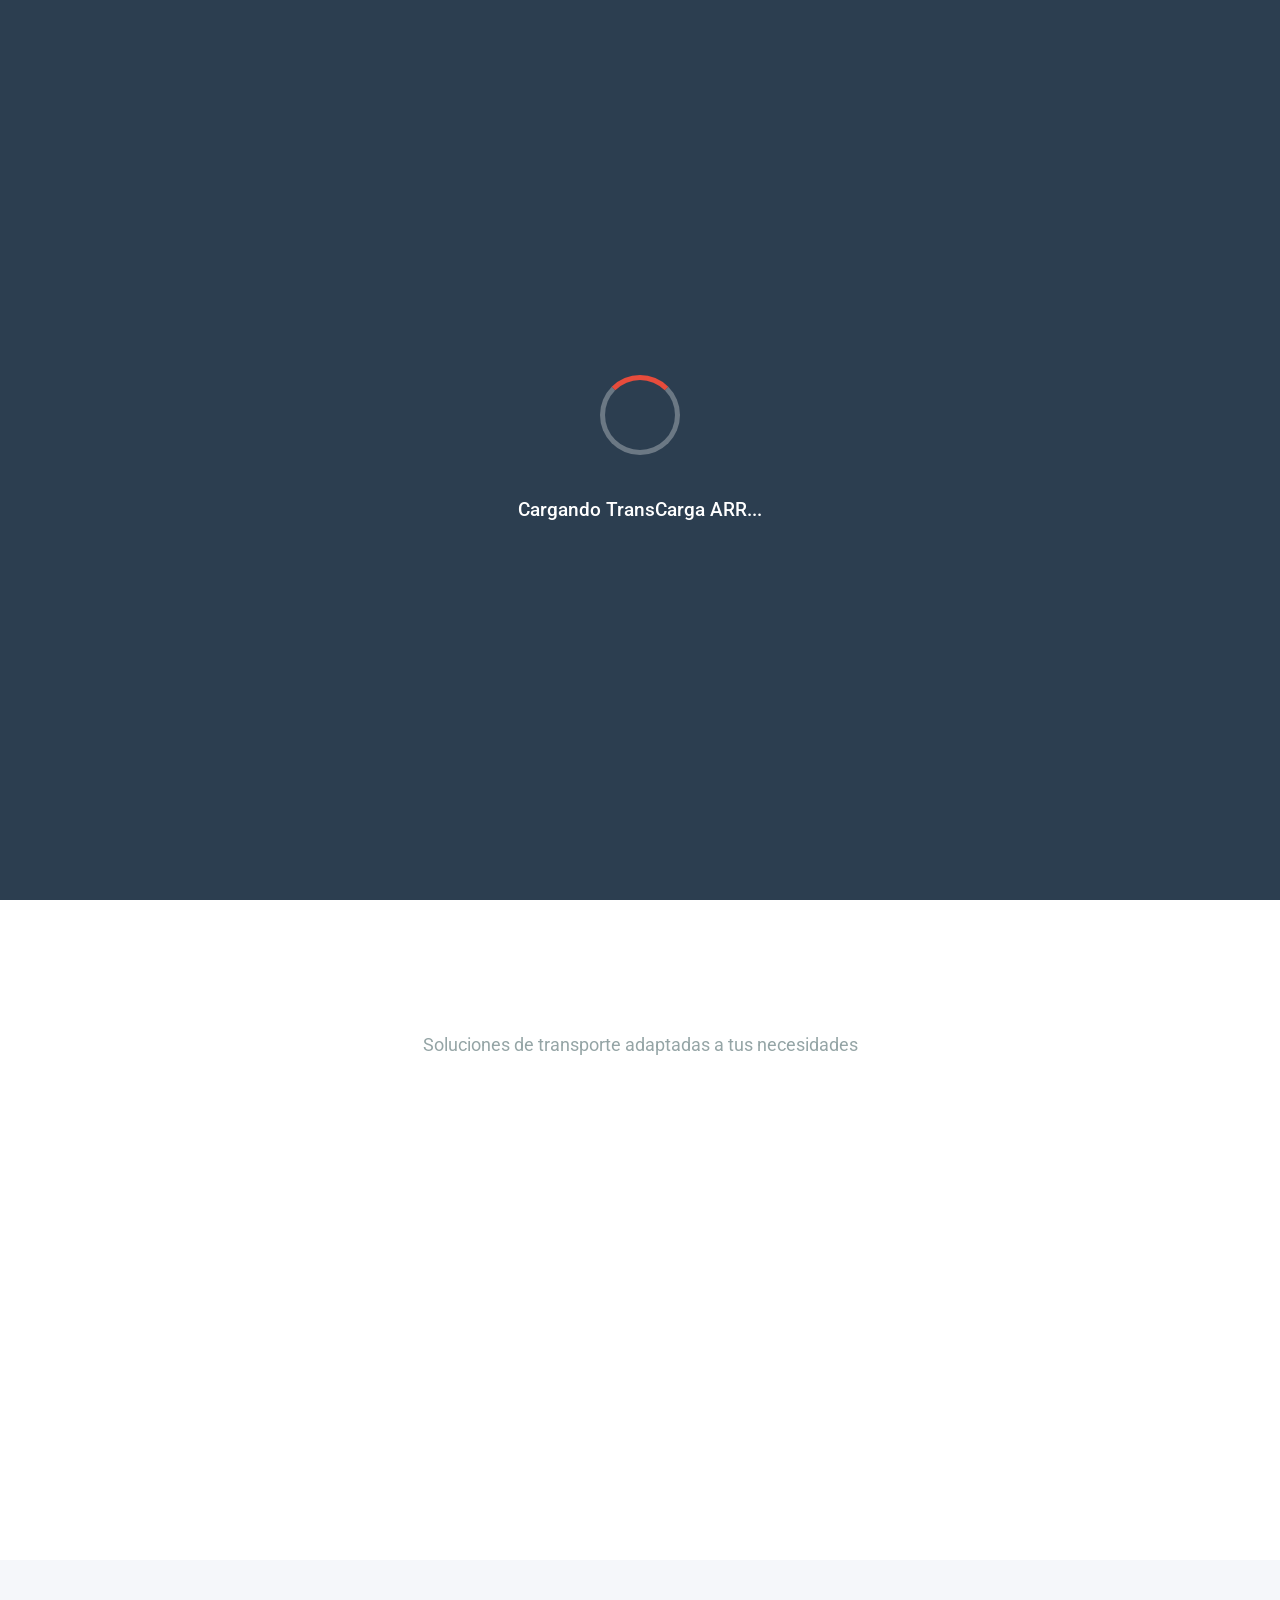
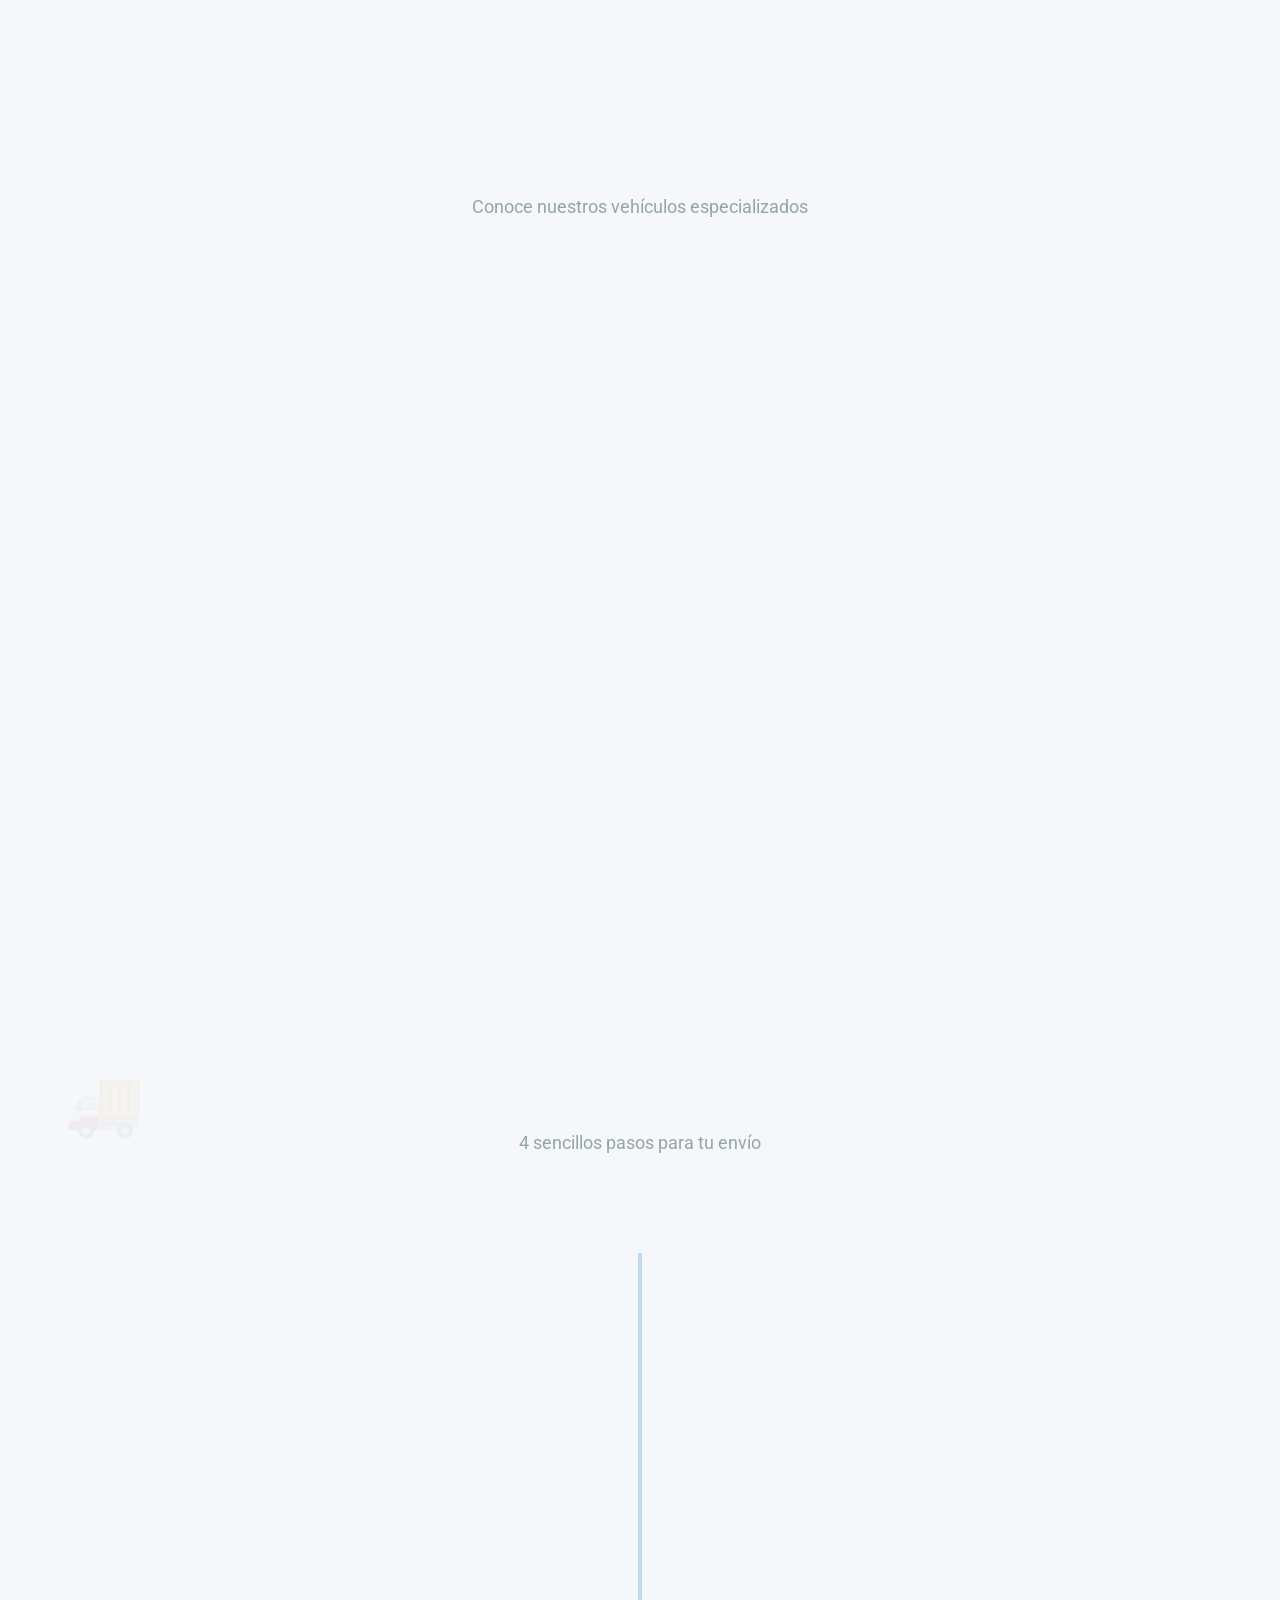
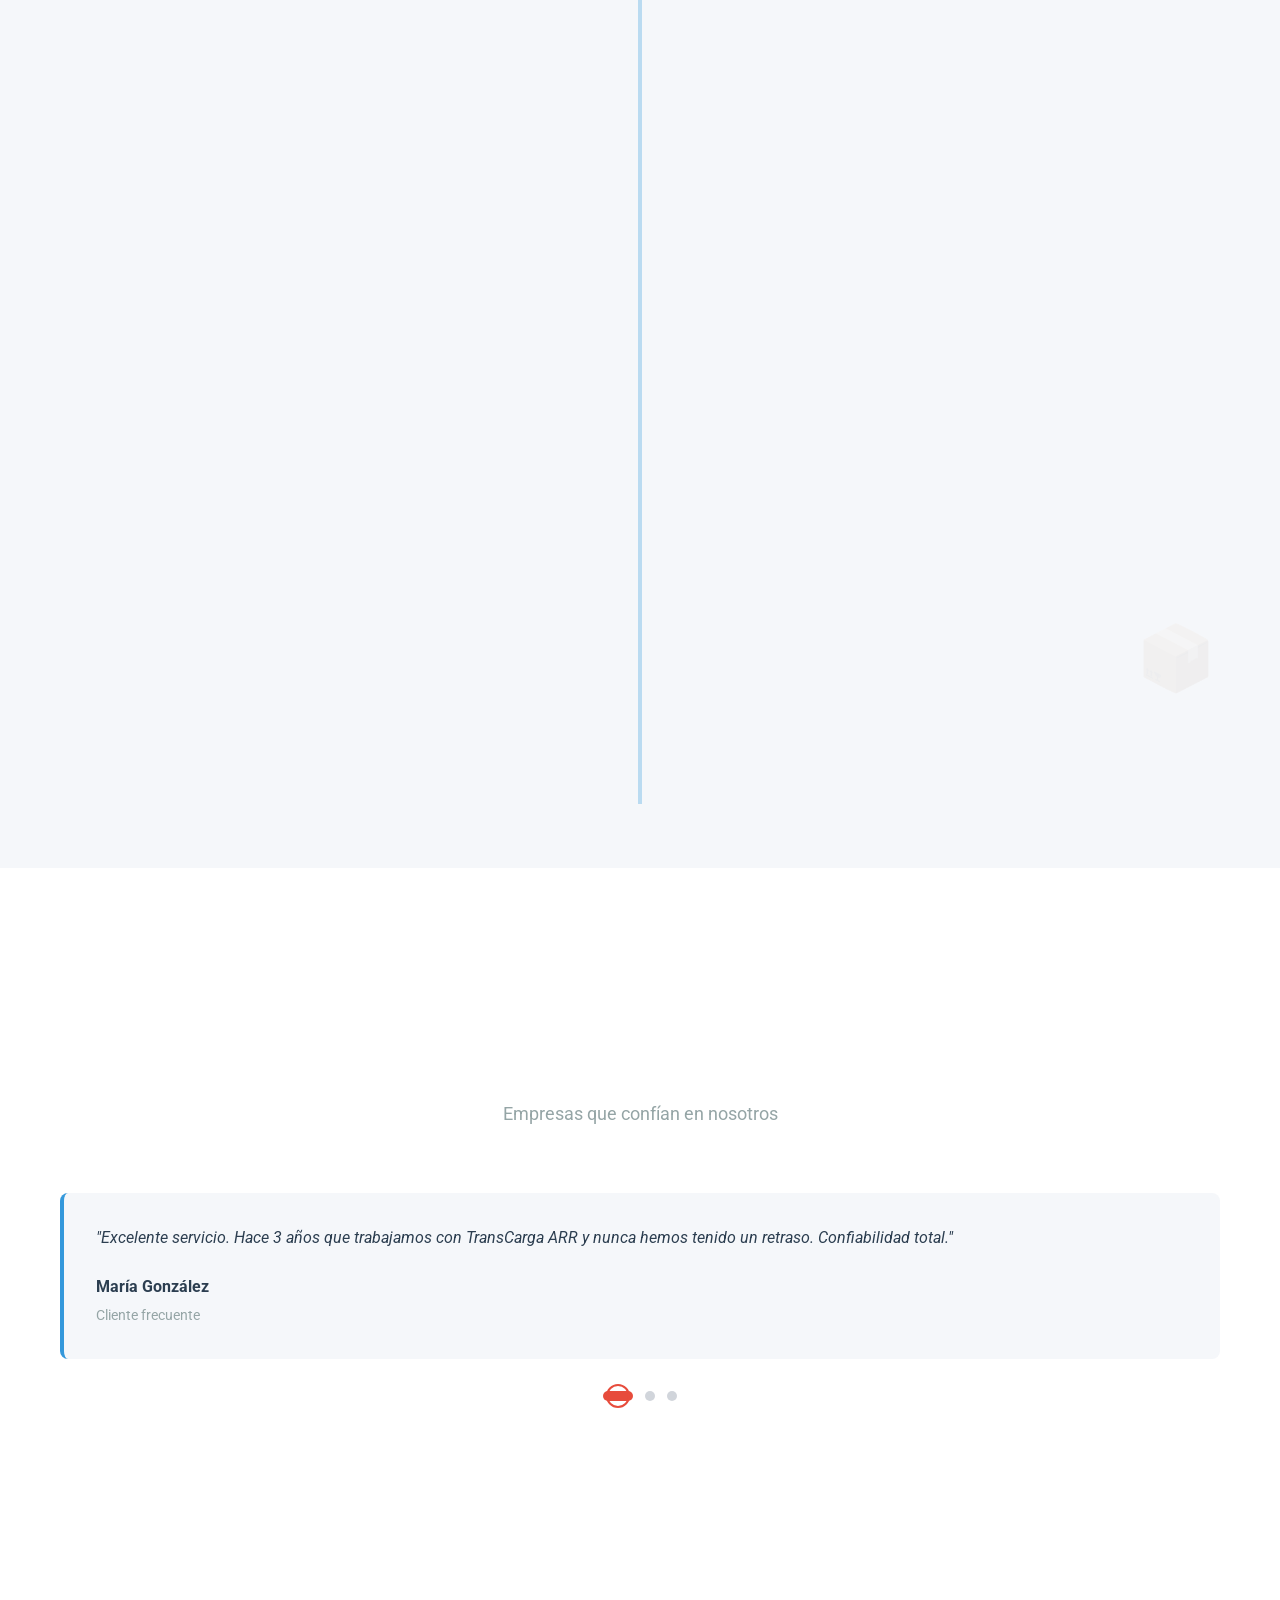
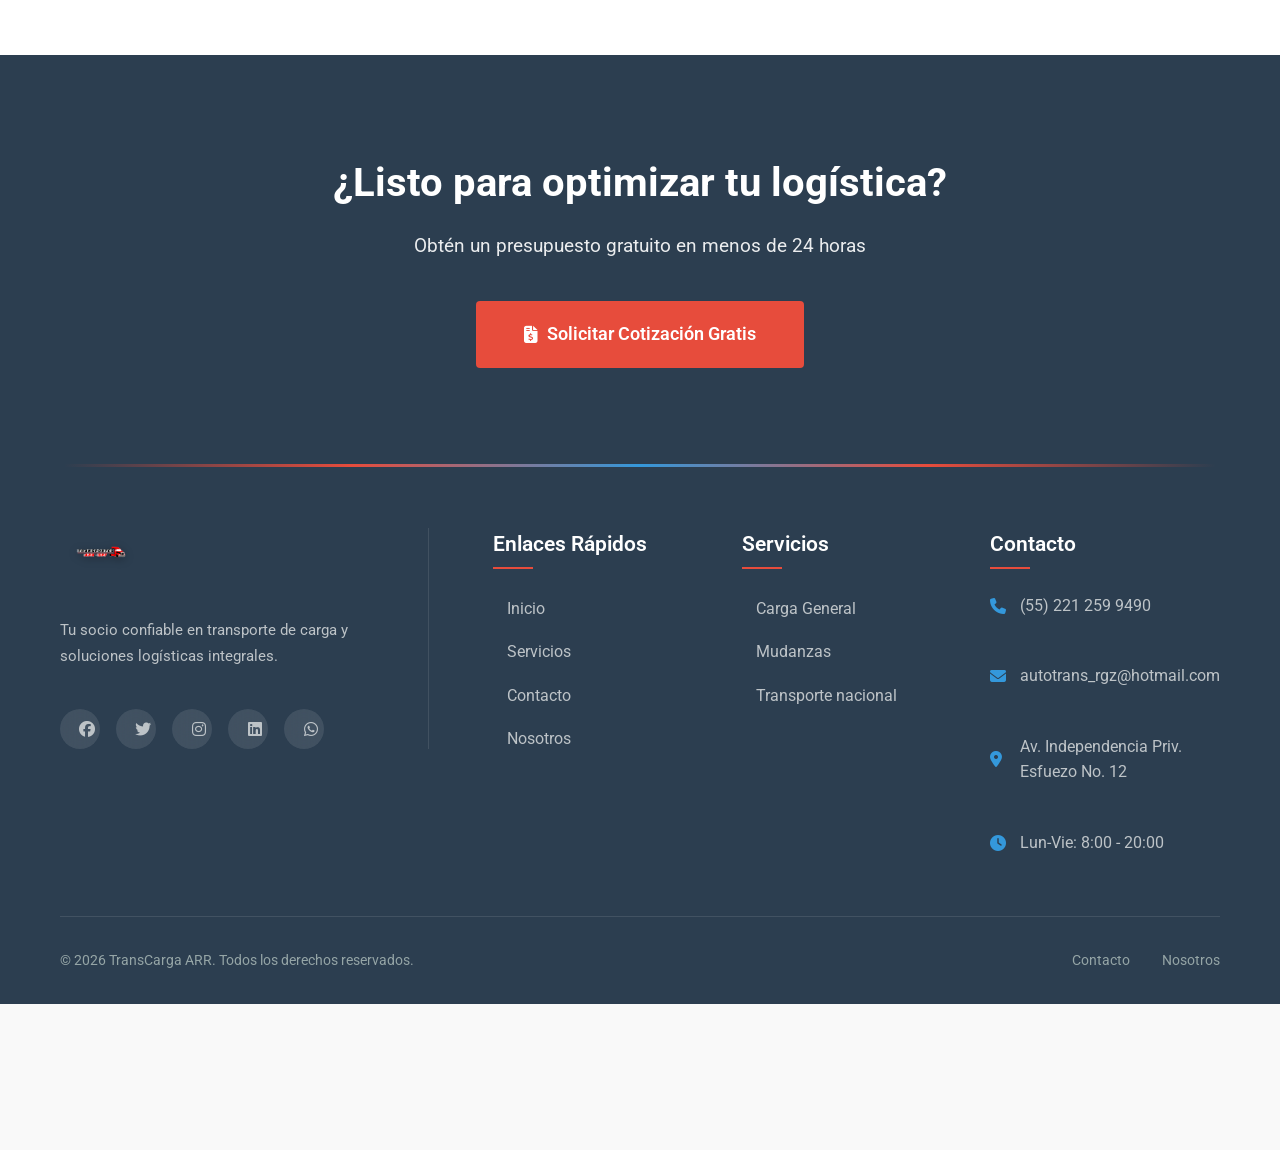
==== public/index.html @ 8d0d1561 "Organización para deploy en Vercel: estructura /public, configuración y documentación" ====
<!DOCTYPE html>
<html lang="es">
<head>
  <meta http-equiv="refresh" content="0; url=/Index.html" />
  <title>Redireccionando...</title>
</head>
<body>
  Si no eres redirigido automáticamente, <a href="/Index.html">haz clic aquí</a>.
</body>
</html>
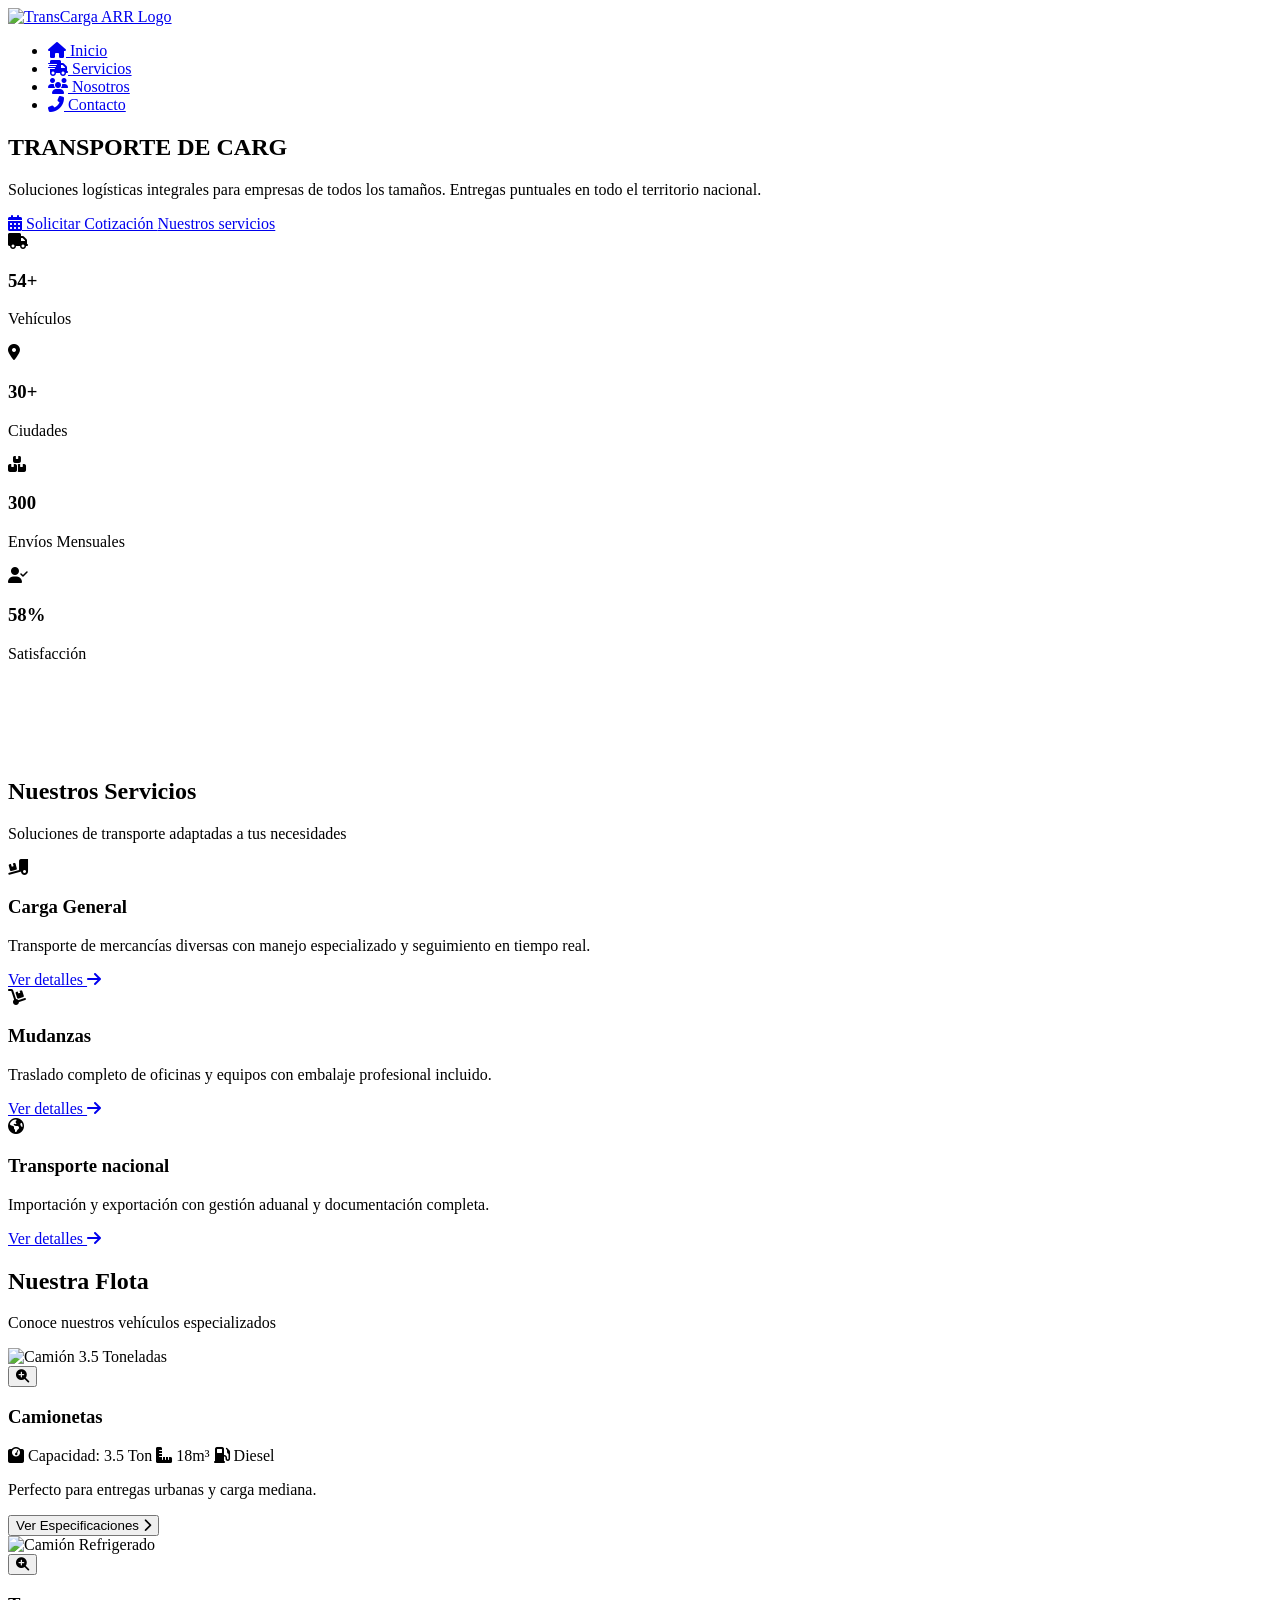
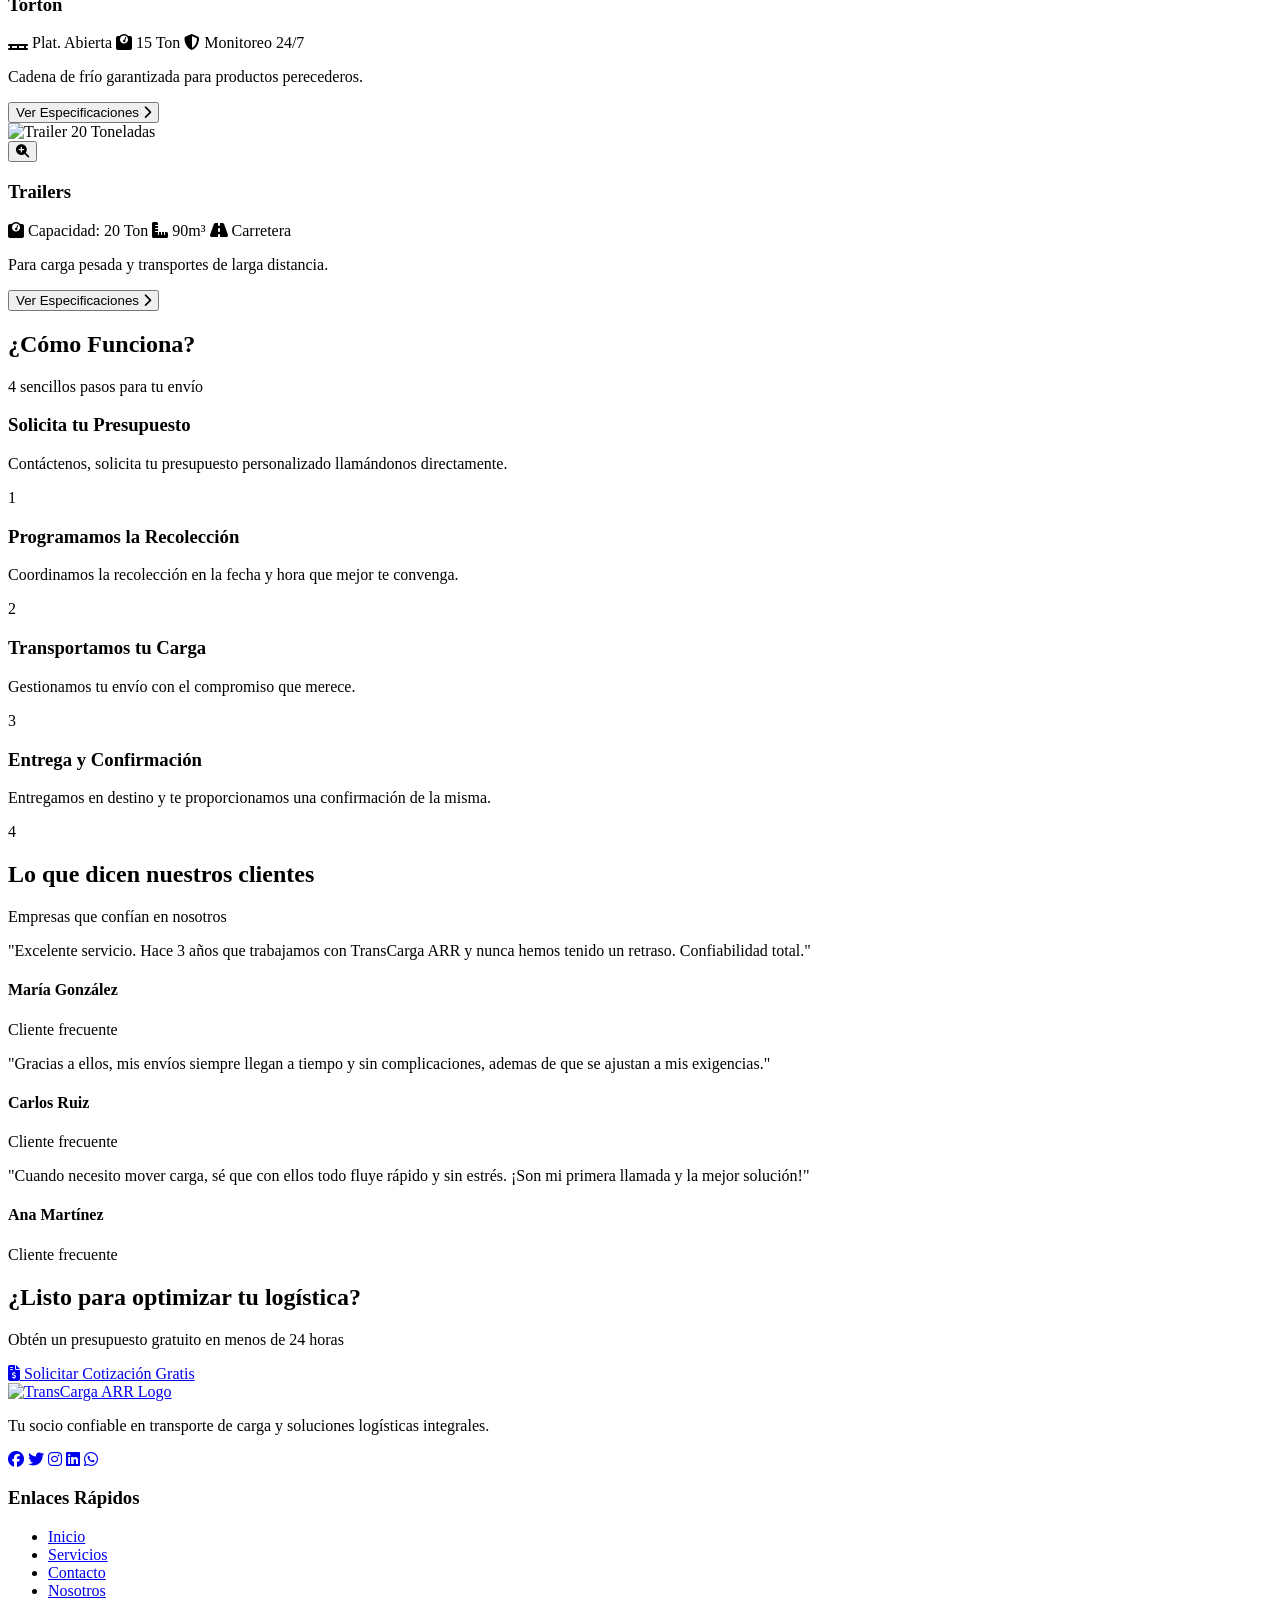
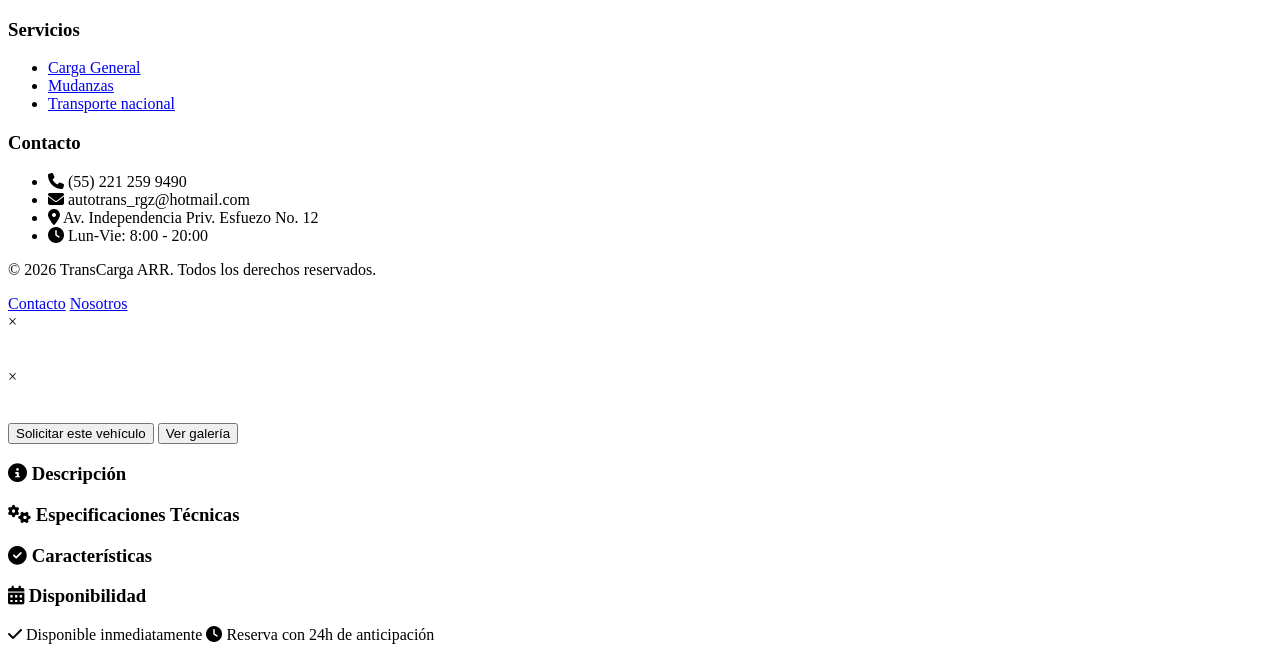
==== commit 47186f27: "Reorganización profesional del proyecto: estructura src/, assets, pages, styles, scripts" ====
--- a/public/index.html
+++ b/public/index.html
@@ -1,10 +1,664 @@
 <!DOCTYPE html>
 <html lang="es">
 <head>
-  <meta http-equiv="refresh" content="0; url=/Index.html" />
-  <title>Redireccionando...</title>
+    <meta charset="UTF-8">
+    <meta name="viewport" content="width=device-width, initial-scale=1.0">
+    <title>TransCarga ARR - Transporte de Carga Profesional</title>
+    <meta name="description" content="Servicios de transporte de carga nacional e internacional. Logística integral, seguro incluido.">
+    <meta name="keywords" content="transporte, carga, logística, fletes, camiones, distribución">
+    <link rel="stylesheet" href="../styles/style.css">
+    <link rel="stylesheet" href="https://cdnjs.cloudflare.com/ajax/libs/font-awesome/6.4.0/css/all.min.css">
+    <link href="https://fonts.googleapis.com/css2?family=Poppins:wght@300;400;500;600;700&family=Roboto:wght@400;500;700&display=swap" rel="stylesheet">
+    <link rel="icon" type="image/x-icon" href="../assets/images/logo.png">
 </head>
 <body>
-  Si no eres redirigido automáticamente, <a href="/Index.html">haz clic aquí</a>.
+    <!-- Header y Navegación -->
+    <header class="header">
+        <div class="container">
+            <nav class="navbar">
+                <a href="index.html" class="logo">
+                    <img src="../assets/images/logo6.png" alt="TransCarga ARR Logo" class="logo-img">
+                    
+                </a>
+                <ul class="nav-menu">
+                    <li><a href="index.html" class="nav-link active"><i class="fas fa-home"></i> Inicio</a></li>
+                    <li><a href="servicios.html" class="nav-link"><i class="fas fa-shipping-fast"></i> Servicios</a></li>
+                    <li><a href="nosotros.html" class="nav-link"><i class="fas fa-users"></i> Nosotros</a></li>
+                    <li><a href="contacto.html" class="nav-link"><i class="fas fa-phone-alt"></i> Contacto</a></li>
+                </ul>
+                <div class="hamburger">
+                    <span class="bar"></span>
+                    <span class="bar"></span>
+                    <span class="bar"></span>
+                </div>
+            </nav>
+        </div>
+    </header>
+
+    <!-- Hero Section con Imagen de Fondo -->
+    <section class="hero debug-hero">
+        <div class="container">
+            <div class="hero-content">
+                <h1 class="hero-title">TRANSPORTE DE CARGA <span class="highlight">CONFIABLE</span> Y ECONOMICO</h1>
+                <p class="hero-subtitle">Soluciones logísticas integrales para empresas de todos los tamaños. Entregas puntuales en todo el territorio nacional.</p>
+                <div class="hero-buttons">
+                    <a href="contacto.html" class="btn btn-primary">
+                        <i class="fas fa-calendar-alt"></i> Solicitar Cotización
+                    </a>
+                    <a href="servicios.html" class="btn btn-secondary">
+                        <i class="#"></i> Nuestros servicios
+                    </a>
+                </div>
+            </div>
+            <div class="hero-stats">
+                <div class="stat-card">
+                    <i class="fas fa-truck"></i>
+                    <h3>90+</h3>
+                    <p>Vehículos</p>
+                </div>
+                <div class="stat-card">
+                    <i class="fas fa-map-marker-alt"></i>
+                    <h3>50+</h3>
+                    <p>Ciudades</p>
+                </div>
+                <div class="stat-card">
+                    <i class="fas fa-boxes"></i>
+                    <h3>500</h3>
+                    <p>Envíos Mensuales</p>
+                </div>
+                <div class="stat-card">
+                    <i class="fas fa-user-check"></i>
+                    <h3>98%</h3>
+                    <p>Satisfacción</p>
+                </div>
+            </div>
+        </div>
+    </section>
+
+    <!-- Servicios Destacados -->
+    <section class="services">
+        <div class="container">
+            <div class="section-header">
+                <h2 class="section-title">Nuestros <span class="highlight">Servicios</span></h2>
+                <p class="section-subtitle">Soluciones de transporte adaptadas a tus necesidades</p>
+            </div>
+            <div class="services-grid">
+                <div class="service-card">
+                    <div class="service-icon">
+                        <i class="fas fa-truck-loading"></i>
+                    </div>
+                    <h3>Carga General</h3>
+                    <p>Transporte de mercancías diversas con manejo especializado y seguimiento en tiempo real.</p>
+                    <a href="servicios.html#carga-general" class="service-link">Ver detalles <i class="fas fa-arrow-right"></i></a>
+                </div>
+                <div class="service-card">
+                    <div class="service-icon">
+                        <i class="fas fa-dolly"></i>
+                    </div>
+                    <h3>Mudanzas</h3>
+                    <p>Traslado completo de oficinas y equipos con embalaje profesional incluido.</p>
+                    <a href="servicios.html#mudanzas" class="service-link">Ver detalles <i class="fas fa-arrow-right"></i></a>
+                </div>
+                <div class="service-card">
+                    <div class="service-icon">
+                        <i class="fas fa-globe-americas"></i>
+                    </div>
+                    <h3>Transporte nacional</h3>
+                    <p>Importación y exportación con gestión aduanal y documentación completa.</p>
+                    <a href="servicios.html#internacional" class="service-link">Ver detalles <i class="fas fa-arrow-right"></i></a>
+                </div>
+            </div>
+        </div>
+    </section>
+
+    <!-- GALERÍA DE CAMIONES INTERACTIVA (NUEVA SECCIÓN) -->
+    <section class="fleet-gallery">
+        <div class="container">
+            <div class="section-header">
+                <h2 class="section-title">Nuestra <span class="highlight">Flota</span></h2>
+                <p class="section-subtitle">Conoce nuestros vehículos especializados</p>
+            </div>
+            
+            <div class="fleet-grid">
+                <!-- Camión 1 -->
+                <div class="fleet-card" data-camion="camion1">
+                    <div class="fleet-image">
+                        <img src="../assets/images/rabon/rabon1.png" alt="Camión 3.5 Toneladas" loading="lazy">
+                        <div class="fleet-overlay">
+                            <button class="zoom-btn" data-image="imageWEB/rabon/rabon1.png">
+                                <i class="fas fa-search-plus"></i>
+                            </button>
+                        </div>
+                    </div>
+                    <div class="fleet-info">
+                        <h3>Camionetas</h3>
+                        <div class="fleet-specs">
+                            <span><i class="fas fa-weight"></i> Capacidad: 3.5 Ton</span>
+                            <span><i class="fas fa-ruler-combined"></i> 18m³</span>
+                            <span><i class="fas fa-gas-pump"></i> Diesel</span>
+                        </div>
+                        <p>Perfecto para entregas urbanas y carga mediana.</p>
+                        <button class="btn-details" data-target="camion1">
+                            Ver Especificaciones <i class="fas fa-chevron-right"></i>
+                        </button>
+                    </div>
+                </div>
+
+                <!-- Camión 2 -->
+                <div class="fleet-card" data-camion="camion2">
+                    <div class="fleet-image">
+                        <img src="../assets/images/torton/torton1.png" alt="Camión Refrigerado" loading="lazy">
+                        <div class="fleet-overlay">
+                            <button class="zoom-btn" data-image="imageWEB/torton/torton1.png">
+                                <i class="fas fa-search-plus"></i>
+                            </button>
+                        </div>
+                    </div>
+                    <div class="fleet-info">
+                        <h3>Torton</h3>
+                        <div class="fleet-specs">
+                            <span><i class="fas fa-pallet"></i> Plat. Abierta</span>
+                            <span><i class="fas fa-weight"></i> 15 Ton</span>
+                            <span><i class="fas fa-shield-alt"></i> Monitoreo 24/7</span>
+                        </div>
+                        <p>Cadena de frío garantizada para productos perecederos.</p>
+                        <button class="btn-details" data-target="camion2">
+                            Ver Especificaciones <i class="fas fa-chevron-right"></i>
+                        </button>
+                    </div>
+                </div>
+
+                <!-- Camión 3 -->
+                <div class="fleet-card" data-camion="camion3">
+                    <div class="fleet-image">
+                        <img src="../assets/images/trailer/trailer1.png" alt="Trailer 20 Toneladas" loading="lazy">
+                        <div class="fleet-overlay">
+                            <button class="zoom-btn" data-image="imageWEB/trailer/trailer1.png">
+                                <i class="fas fa-search-plus"></i>
+                            </button>
+                        </div>
+                    </div>
+                    <div class="fleet-info">
+                        <h3>Trailers</h3>
+                        <div class="fleet-specs">
+                            <span><i class="fas fa-weight"></i> Capacidad: 20 Ton</span>
+                            <span><i class="fas fa-ruler-combined"></i> 90m³</span>
+                            <span><i class="fas fa-road"></i> Carretera</span>
+                        </div>
+                        <p>Para carga pesada y transportes de larga distancia.</p>
+                        <button class="btn-details" data-target="camion3">
+                            Ver Especificaciones <i class="fas fa-chevron-right"></i>
+                        </button>
+                    </div>
+                </div>
+            </div>
+        </div>
+    </section>
+
+    <!-- Cómo Funciona -->
+    <section class="how-it-works">
+        <div class="container">
+            <div class="section-header">
+                <h2 class="section-title">¿Cómo <span class="highlight">Funciona?</span></h2>
+                <p class="section-subtitle">4 sencillos pasos para tu envío</p>
+            </div>
+            <div class="timeline">
+                <div class="timeline-item">
+                    <div class="timeline-dot"></div>
+                    <div class="timeline-content">
+                        <h3>Solicita tu Presupuesto</h3>
+                        <p>Contáctenos, solicita tu presupuesto personalizado llamándonos directamente.</p>
+                        <span class="timeline-number">1</span>
+                    </div>
+                </div>
+                <div class="timeline-item">
+                    <div class="timeline-dot"></div>
+                    <div class="timeline-content">
+                        <h3>Programamos la Recolección</h3>
+                        <p>Coordinamos la recolección en la fecha y hora que mejor te convenga.</p>
+                        <span class="timeline-number">2</span>
+                    </div>
+                </div>
+                <div class="timeline-item">
+                    <div class="timeline-dot"></div>
+                    <div class="timeline-content">
+                        <h3>Transportamos tu Carga</h3>
+                        <p>Gestionamos tu envío con el compromiso que merece.</p>
+                        <span class="timeline-number">3</span>
+                    </div>
+                </div>
+                <div class="timeline-item">
+                    <div class="timeline-dot"></div>
+                    <div class="timeline-content">
+                        <h3>Entrega y Confirmación</h3>
+                        <p>Entregamos en destino y te proporcionamos una confirmación de la misma.</p>
+                        <span class="timeline-number">4</span>
+                    </div>
+                </div>
+            </div>
+        </div>
+    </section>
+
+    <!-- Testimonios -->
+    <section class="testimonials">
+        <div class="container">
+            <div class="section-header">
+                <h2 class="section-title">Lo que dicen <span class="highlight">nuestros clientes</span></h2>
+                <p class="section-subtitle">Empresas que confían en nosotros</p>
+            </div>
+            <div class="testimonials-grid">
+                <div class="testimonial-card">
+                    <div class="testimonial-content">
+                        <p>"Excelente servicio. Hace 3 años que trabajamos con TransCarga ARR y nunca hemos tenido un retraso. Confiabilidad total."</p>
+                    </div>
+                    <div class="testimonial-author">
+                        <h4>María González</h4>
+                        <p>Cliente frecuente</p>
+                    </div>
+                </div>
+                <div class="testimonial-card">
+                    <div class="testimonial-content">
+                        <p>"Gracias a ellos, mis envíos siempre llegan a tiempo y sin complicaciones, ademas de que se ajustan a mis exigencias."</p>
+                    </div>
+                    <div class="testimonial-author">
+                        <h4>Carlos Ruiz</h4>
+                        <p>Cliente frecuente</p>
+                    </div>
+                </div>
+                <div class="testimonial-card">
+                    <div class="testimonial-content">
+                        <p>"Cuando necesito mover carga, sé que con ellos todo fluye rápido y sin estrés. ¡Son mi primera llamada y la mejor solución!"</p>
+                    </div>
+                    <div class="testimonial-author">
+                        <h4>Ana Martínez</h4>
+                        <p>Cliente frecuente</p>
+                    </div>
+                </div>
+            </div>
+        </div>
+    </section>
+
+    <!-- CTA Section -->
+    <section class="cta">
+        <div class="container">
+            <div class="cta-content">
+                <h2>¿Listo para optimizar tu logística?</h2>
+                <p>Obtén un presupuesto gratuito en menos de 24 horas</p>
+                <a href="contacto.html" class="btn btn-primary btn-large">
+                    <i class="fas fa-file-invoice-dollar"></i> Solicitar Cotización Gratis
+                </a>
+            </div>
+        </div>
+    </section>
+
+    <!-- Footer -->
+    <footer class="footer">
+        <div class="container">
+            <div class="footer-grid">
+                <div class="footer-col">
+                    <a href="index.html" class="logo">
+                        <img src="../assets/images/logoarr.png" alt="TransCarga ARR Logo" class="logo-img">
+                    </a>
+                    <p class="footer-description">
+                        Tu socio confiable en transporte de carga y soluciones logísticas integrales.
+                    </p>
+                    <div class="social-links">
+                        <a href="https://facebook.com/TransCargaARR" target="_blank" rel="noopener noreferrer"><i class="fab fa-facebook"></i></a>
+                        <a href="https://twitter.com/TransCargaARR" target="_blank" rel="noopener noreferrer"><i class="fab fa-twitter"></i></a>
+                        <a href="https://instagram.com/transcarga_arr" target="_blank" rel="noopener noreferrer"><i class="fab fa-instagram"></i></a>
+                        <a href="https://linkedin.com/company/transcarga-arr" target="_blank" rel="noopener noreferrer"><i class="fab fa-linkedin"></i></a>
+                        <a href="https://wa.me/522212599490?text=Hola,%20me%20interesa%20información%20sobre%20sus%20servicios" ><i class="fab fa-whatsapp"></i></a>
+                    </div>
+                </div>
+                <div class="footer-col">
+                    <h3>Enlaces Rápidos</h3>
+                    <ul>
+                        <li><a href="index.html">Inicio</a></li>
+                        <li><a href="servicios.html">Servicios</a></li>
+                        <li><a href="contacto.html">Contacto</a></li>
+                        <li><a href="nosotros.html">Nosotros</a></li>
+                    </ul>
+                </div>
+                <div class="footer-col">
+                    <h3>Servicios</h3>
+                    <ul>
+                        <li><a href="servicios.html#carga-general">Carga General</a></li>
+                        <li><a href="servicios.html#mudanzas">Mudanzas</a></li>
+                        <li><a href="servicios.html#internacional">Transporte nacional</a></li>
+                    </ul>
+                </div>
+                <div class="footer-col">
+                    <h3>Contacto</h3>
+                    <ul class="contact-info">
+                        <li><i class="fas fa-phone"></i> (55) 221 259 9490</li>
+                        <li><i class="fas fa-envelope"></i> autotrans_rgz@hotmail.com</li>
+                        <li><i class="fas fa-map-marker-alt"></i> Av. Independencia Priv. Esfuezo No. 12</li>
+                        <li><i class="fas fa-clock"></i> Lun-Vie: 8:00 - 20:00</li>
+                    </ul>
+                </div>
+            </div>
+            <div class="footer-bottom">
+                <p>&copy; 2026 TransCarga ARR. Todos los derechos reservados.</p>
+                <div class="footer-links">
+                    <a href="contacto.html">Contacto</a>
+                    <a href="nosotros.html">Nosotros</a>
+                </div>
+            </div>
+        </div>
+    </footer>
+
+    <!-- MODALES PARA IMÁGENES INTERACTIVAS -->
+    <div id="imageModal" class="modal">
+        <div class="modal-content">
+            <span class="close-modal">&times;</span>
+            <div class="modal-body">
+                <img id="modalImage" src="" alt="">
+                <div class="image-info">
+                    <h3 id="imageTitle"></h3>
+                    <p id="imageDescription"></p>
+                    <div class="image-specs" id="imageSpecs"></div>
+                </div>
+            </div>
+        </div>
+    </div>
+
+    <div id="detailsModal" class="modal">
+        <div class="modal-content details-modal">
+            <span class="close-modal">&times;</span>
+            <div class="modal-header">
+                <h2 id="detailsTitle"></h2>
+            </div>
+            <div class="modal-body">
+                <div class="details-grid">
+                    <div class="details-image">
+                        <img id="detailsImage" src="" alt="">
+                        <div class="details-buttons">
+                            <button class="btn btn-primary" id="btnQuote">Solicitar este vehículo</button>
+                            <button class="btn btn-secondary" id="btnGallery">Ver galería</button>
+                        </div>
+                    </div>
+                    <div class="details-content">
+                        <div class="details-section">
+                            <h3><i class="fas fa-info-circle"></i> Descripción</h3>
+                            <p id="detailsDescription"></p>
+                        </div>
+                        <div class="details-section">
+                            <h3><i class="fas fa-cogs"></i> Especificaciones Técnicas</h3>
+                            <div class="specs-grid" id="technicalSpecs"></div>
+                        </div>
+                        <div class="details-section">
+                            <h3><i class="fas fa-check-circle"></i> Características</h3>
+                            <ul id="featuresList"></ul>
+                        </div>
+                        <div class="details-section">
+                            <h3><i class="fas fa-calendar-alt"></i> Disponibilidad</h3>
+                            <div class="availability">
+                                <span class="available"><i class="fas fa-check"></i> Disponible inmediatamente</span>
+                                <span><i class="fas fa-clock"></i> Reserva con 24h de anticipación</span>
+                            </div>
+                        </div>
+                    </div>
+                </div>
+            </div>
+        </div>
+    </div>
+
+    <script src="scripts.js"></script>
+
+        <!-- Preloader -->
+    <div id="preloader">
+        <div class="loader"></div>
+        <div class="loader-text">Cargando TransCarga ARR...</div>
+    </div>
+
+    <!-- Script mejorado con animaciones profesionales -->
+    <script>
+        // Preloader
+        window.addEventListener('load', function() {
+            setTimeout(function() {
+                const preloader = document.getElementById('preloader');
+                preloader.style.opacity = '0';
+                setTimeout(() => preloader.style.display = 'none', 500);
+            }, 1000);
+        });
+
+        // Header con efecto al hacer scroll
+        window.addEventListener('scroll', function() {
+            const header = document.querySelector('.header');
+            if (window.scrollY > 100) {
+                header.classList.add('scrolled');
+            } else {
+                header.classList.remove('scrolled');
+            }
+        });
+        
+        // Animaciones al hacer scroll
+        function checkScroll() {
+            const elements = document.querySelectorAll('.animate-on-scroll');
+            
+            elements.forEach(element => {
+                const elementTop = element.getBoundingClientRect().top;
+                const windowHeight = window.innerHeight;
+                
+                if (elementTop < windowHeight - 100) {
+                    element.classList.add('visible');
+                }
+            });
+        }
+
+        // Timeline animado
+        function animateTimeline() {
+            const steps = document.querySelectorAll('.step');
+            steps.forEach((step, index) => {
+                setTimeout(() => {
+                    const stepTop = step.getBoundingClientRect().top;
+                    const windowHeight = window.innerHeight;
+                    
+                    if (stepTop < windowHeight - 100) {
+                        step.classList.add('visible');
+                    }
+                }, index * 200);
+            });
+        }
+
+        // Carrusel de testimonios
+        function initTestimonialSlider() {
+            const slides = document.querySelectorAll('.testimonial-slide');
+            const indicators = document.querySelectorAll('.slider-indicator');
+            let currentSlide = 0;
+            
+            if (slides.length === 0) return;
+            
+            function showSlide(index) {
+                // Ocultar todas las slides
+                slides.forEach(slide => {
+                    slide.classList.remove('active', 'prev');
+                });
+                
+                // Mostrar slide actual
+                slides[index].classList.add('active');
+                
+                // Configurar slide anterior
+                const prevIndex = index === 0 ? slides.length - 1 : index - 1;
+                slides[prevIndex].classList.add('prev');
+                
+                // Actualizar indicadores
+                indicators.forEach((indicator, i) => {
+                    indicator.classList.toggle('active', i === index);
+                });
+                
+                currentSlide = index;
+            }
+            
+            // Cambiar automáticamente cada 5 segundos
+            setInterval(() => {
+                let nextSlide = currentSlide + 1;
+                if (nextSlide >= slides.length) nextSlide = 0;
+                showSlide(nextSlide);
+            }, 5000);
+            
+            // Eventos para indicadores
+            indicators.forEach((indicator, index) => {
+                indicator.addEventListener('click', () => showSlide(index));
+            });
+            
+            // Mostrar primera slide
+            showSlide(0);
+        }
+
+        // Efecto de partículas
+        function createParticles() {
+            const hero = document.querySelector('.hero');
+            if (!hero) return;
+            
+            const particlesContainer = document.createElement('div');
+            particlesContainer.className = 'particles';
+            hero.appendChild(particlesContainer);
+            
+            // Crear partículas
+            for (let i = 0; i < 30; i++) {
+                const particle = document.createElement('div');
+                particle.className = 'particle';
+                
+                // Tamaño aleatorio
+                const size = Math.random() * 3 + 1;
+                particle.style.width = `${size}px`;
+                particle.style.height = `${size}px`;
+                
+                // Posición aleatoria
+                particle.style.left = `${Math.random() * 100}%`;
+                
+                // Duración de animación aleatoria
+                const duration = Math.random() * 10 + 10;
+                particle.style.animationDuration = `${duration}s`;
+                
+                // Retraso aleatorio
+                particle.style.animationDelay = `${Math.random() * 5}s`;
+                
+                particlesContainer.appendChild(particle);
+            }
+        }
+
+        // Inicializar todas las animaciones
+        document.addEventListener('DOMContentLoaded', function() {
+            // Agregar clase a elementos para animación
+            document.querySelectorAll('.service-card, .fleet-card, .stat-card').forEach(el => {
+                el.classList.add('animate-on-scroll');
+            });
+             
+            // Convertir testimonios a carrusel
+            const testimonialGrid = document.querySelector('.testimonials-grid');
+            if (testimonialGrid) {
+                const slides = testimonialGrid.innerHTML;
+                testimonialGrid.outerHTML = `
+                    <div class="testimonials-slider">
+                        ${slides}
+                        <div class="slider-indicators">
+                            <span class="slider-indicator"></span>
+                            <span class="slider-indicator"></span>
+                            <span class="slider-indicator"></span>
+                        </div>
+                    </div>
+                `;
+                
+                // Agregar clases a las slides
+                document.querySelectorAll('.testimonial-card').forEach((card, index) => {
+                    card.classList.add('testimonial-slide');
+                    if (index === 0) card.classList.add('active');
+                });
+            }
+            
+            // Inicializar funciones
+            initTestimonialSlider();
+            createParticles();
+            
+            // Escuchar eventos de scroll
+            window.addEventListener('scroll', function() {
+                checkScroll();
+                animateTimeline();
+                animateCounters();
+            });
+            
+            // Ejecutar una vez al cargar
+            checkScroll();
+            animateTimeline();
+            animateCounters();
+            
+            // Efectos hover avanzados
+            document.querySelectorAll('.btn-primary').forEach(btn => {
+                btn.classList.add('btn-wave');
+            });
+            
+            document.querySelectorAll('.service-card, .fleet-card').forEach(card => {
+                card.classList.add('dynamic-shadow');
+            });
+            
+            // Agregar botones con gradiente
+            document.querySelectorAll('.btn-primary').forEach(btn => {
+                if (!btn.classList.contains('btn-secondary')) {
+                    btn.classList.add('btn-gradient');
+                }
+            });
+        });
+
+        // Smooth scroll mejorado
+        document.querySelectorAll('a[href^="#"]').forEach(anchor => {
+            anchor.addEventListener('click', function(e) {
+                const href = this.getAttribute('href');
+                if (href !== '#') {
+                    e.preventDefault();
+                    const targetElement = document.querySelector(href);
+                    if (targetElement) {
+                        window.scrollTo({
+                            top: targetElement.offsetTop - 80,
+                            behavior: 'smooth'
+                        });
+                    }
+                }
+            });
+        });
+
+        // Efecto de máquina de escribir para hero
+        function initTypewriter() {
+            const heroTitle = document.querySelector('.hero-title');
+            if (heroTitle) {
+                const text = heroTitle.textContent;
+                heroTitle.innerHTML = '';
+                heroTitle.classList.add('typewriter');
+                
+                let i = 0;
+                function typeWriter() {
+                    if (i < text.length) {
+                        heroTitle.innerHTML += text.charAt(i);
+                        i++;
+                        setTimeout(typeWriter, 50);
+                    }
+                }
+                
+                // Iniciar después de 1 segundo
+                setTimeout(typeWriter, 1000);
+            }
+        }
+
+        // Llamar a la función después de cargar
+        setTimeout(initTypewriter, 500);
+    </script>
+
+    <script>
+        document.addEventListener('DOMContentLoaded', function() {
+            document.body.classList.add('page-loaded');
+            document.querySelectorAll('a.nav-link').forEach(function(link) {
+                link.addEventListener('click', function(e) {
+                    var href = this.getAttribute('href');
+                    if (href && !href.startsWith('#') && !href.startsWith('javascript')) {
+                        e.preventDefault();
+                        document.body.classList.add('page-exit');
+                        document.body.classList.remove('page-loaded');
+                        setTimeout(function() { window.location.href = href; }, 200);
+                    }
+                });
+            });
+        });
+    </script>
 </body>
-</html>
+</html>
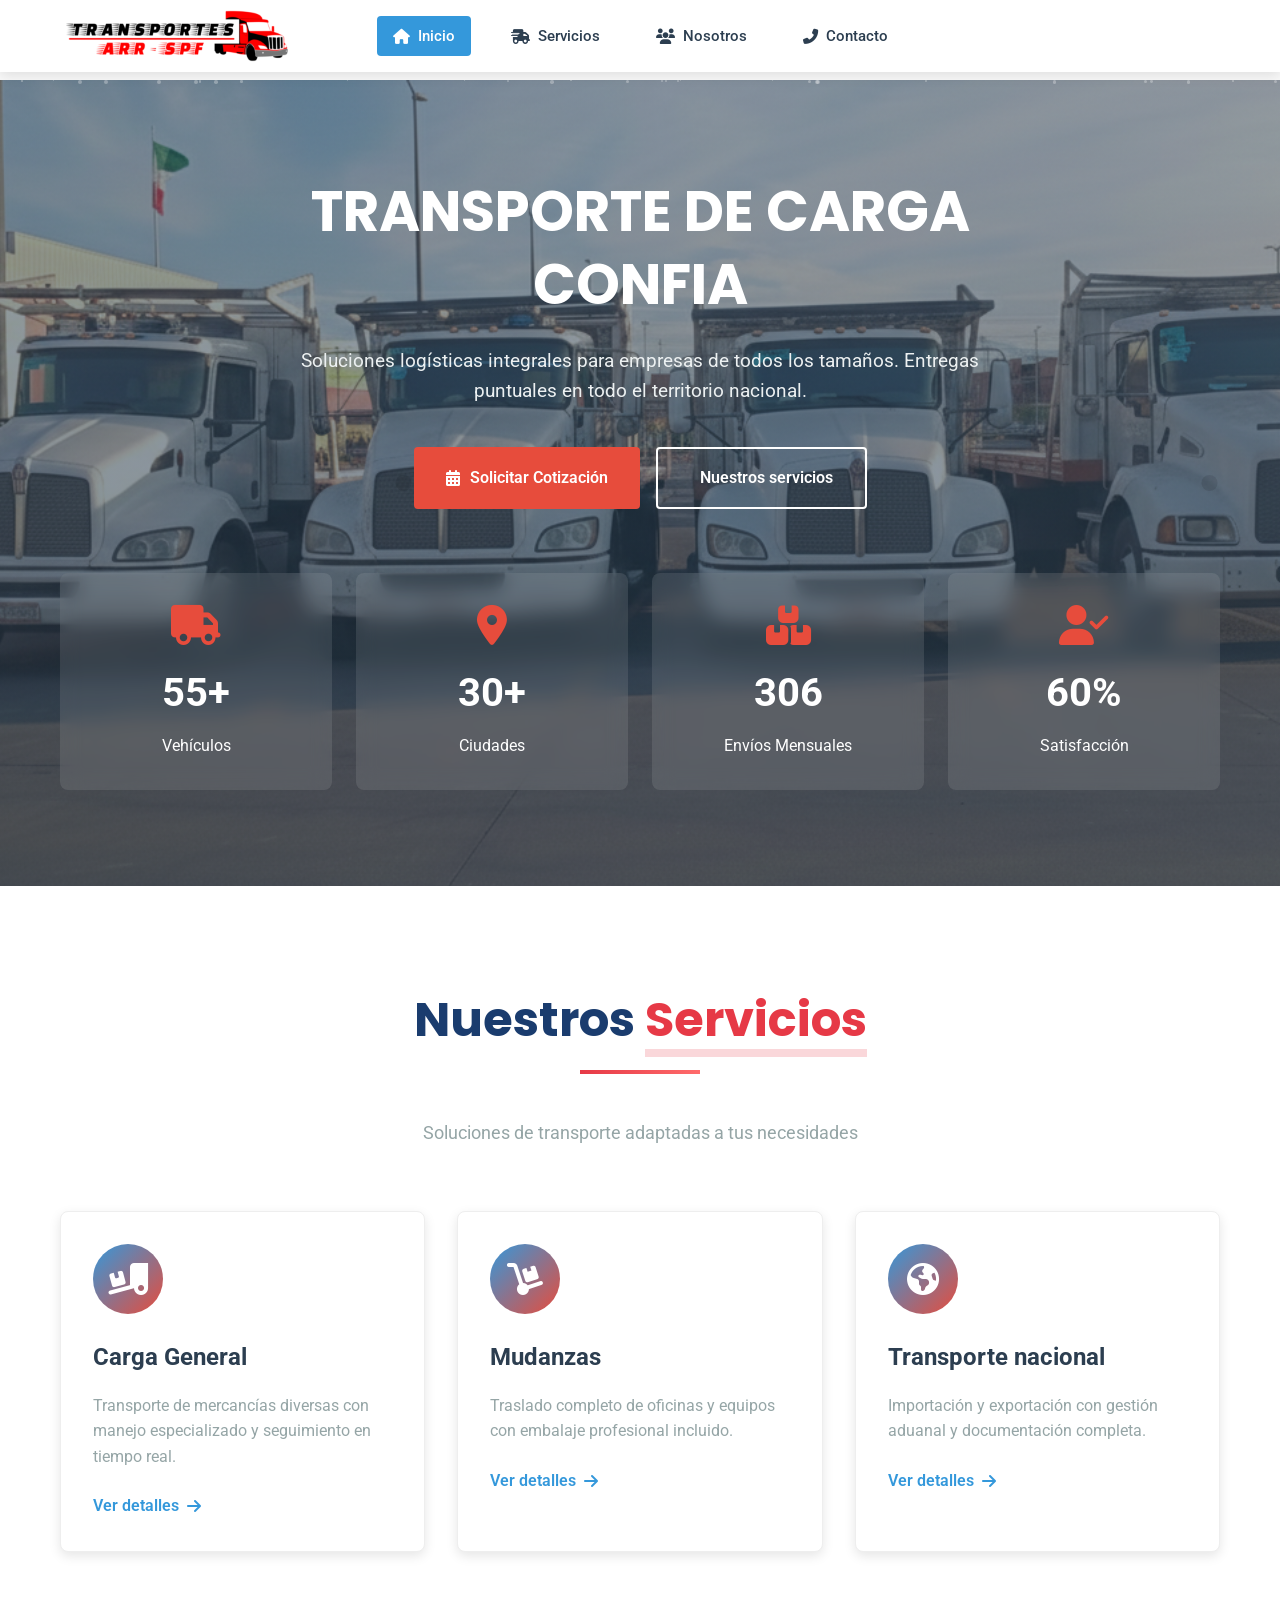
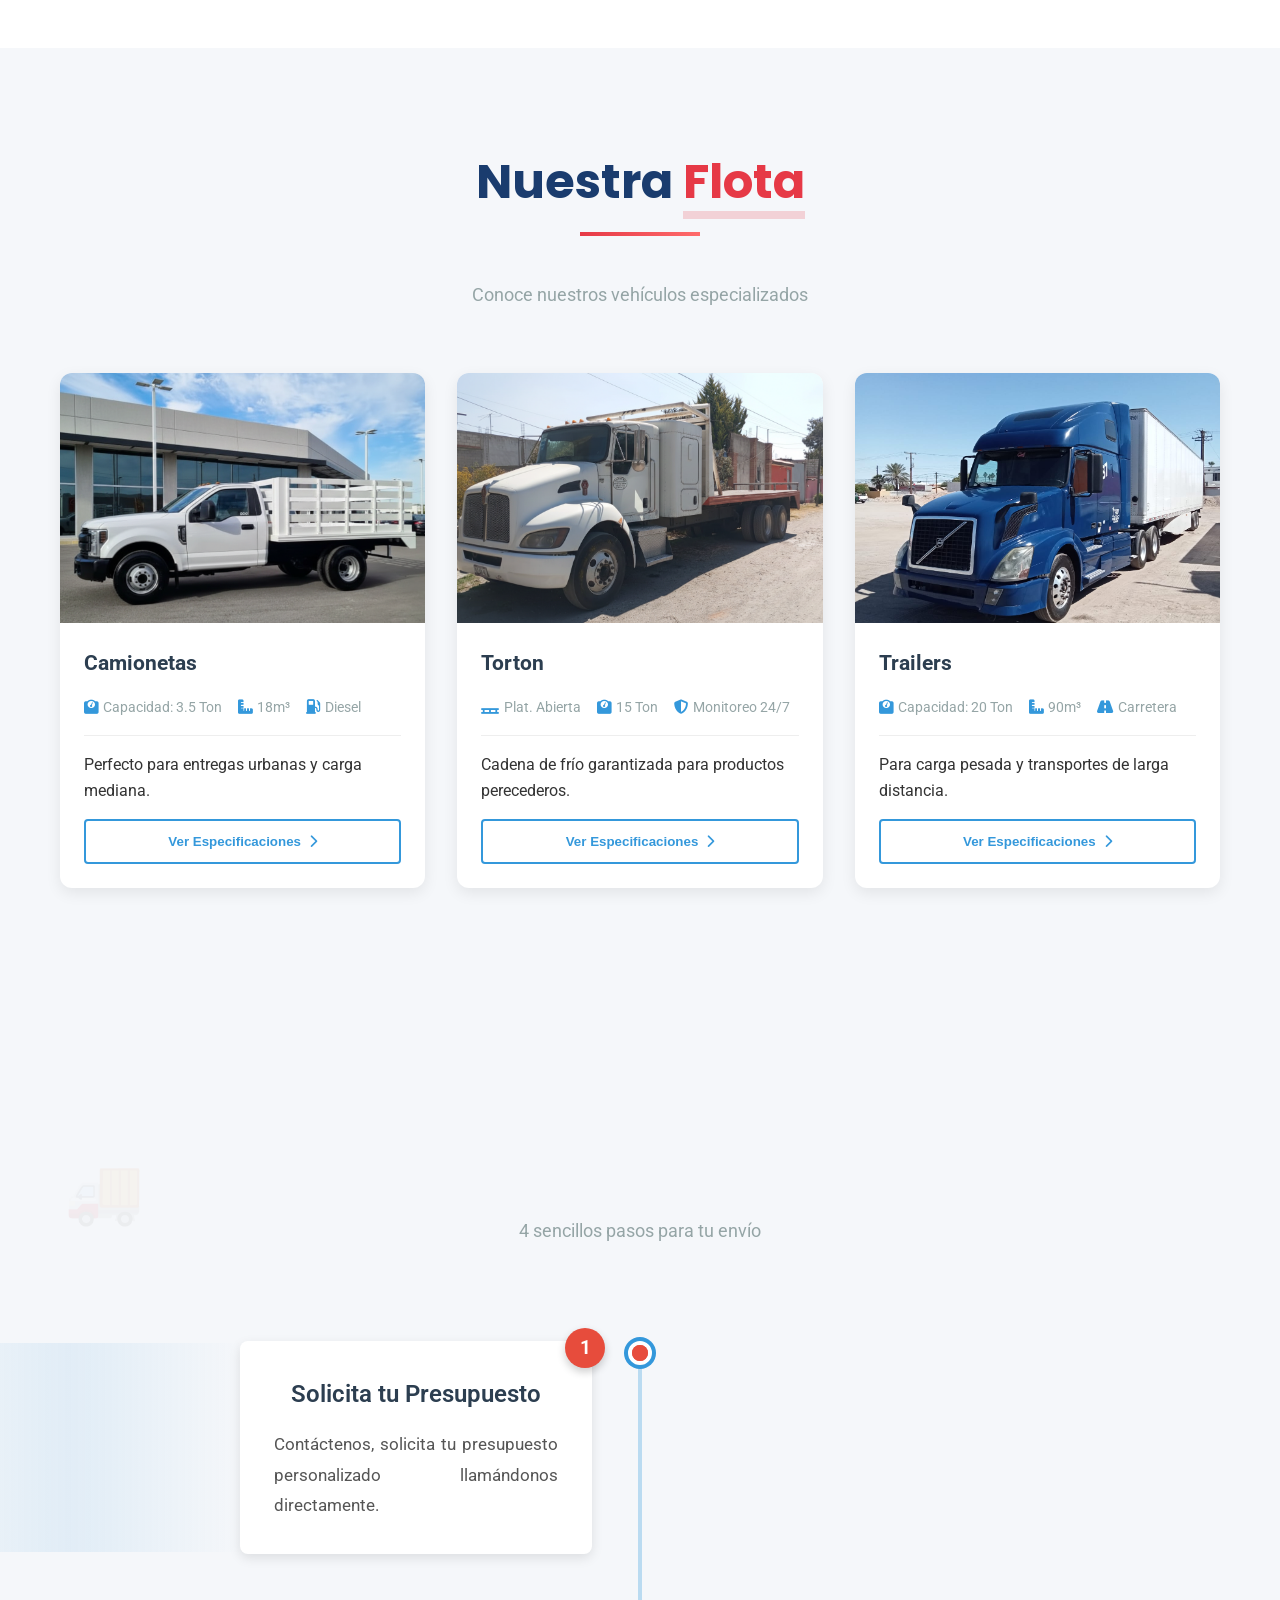
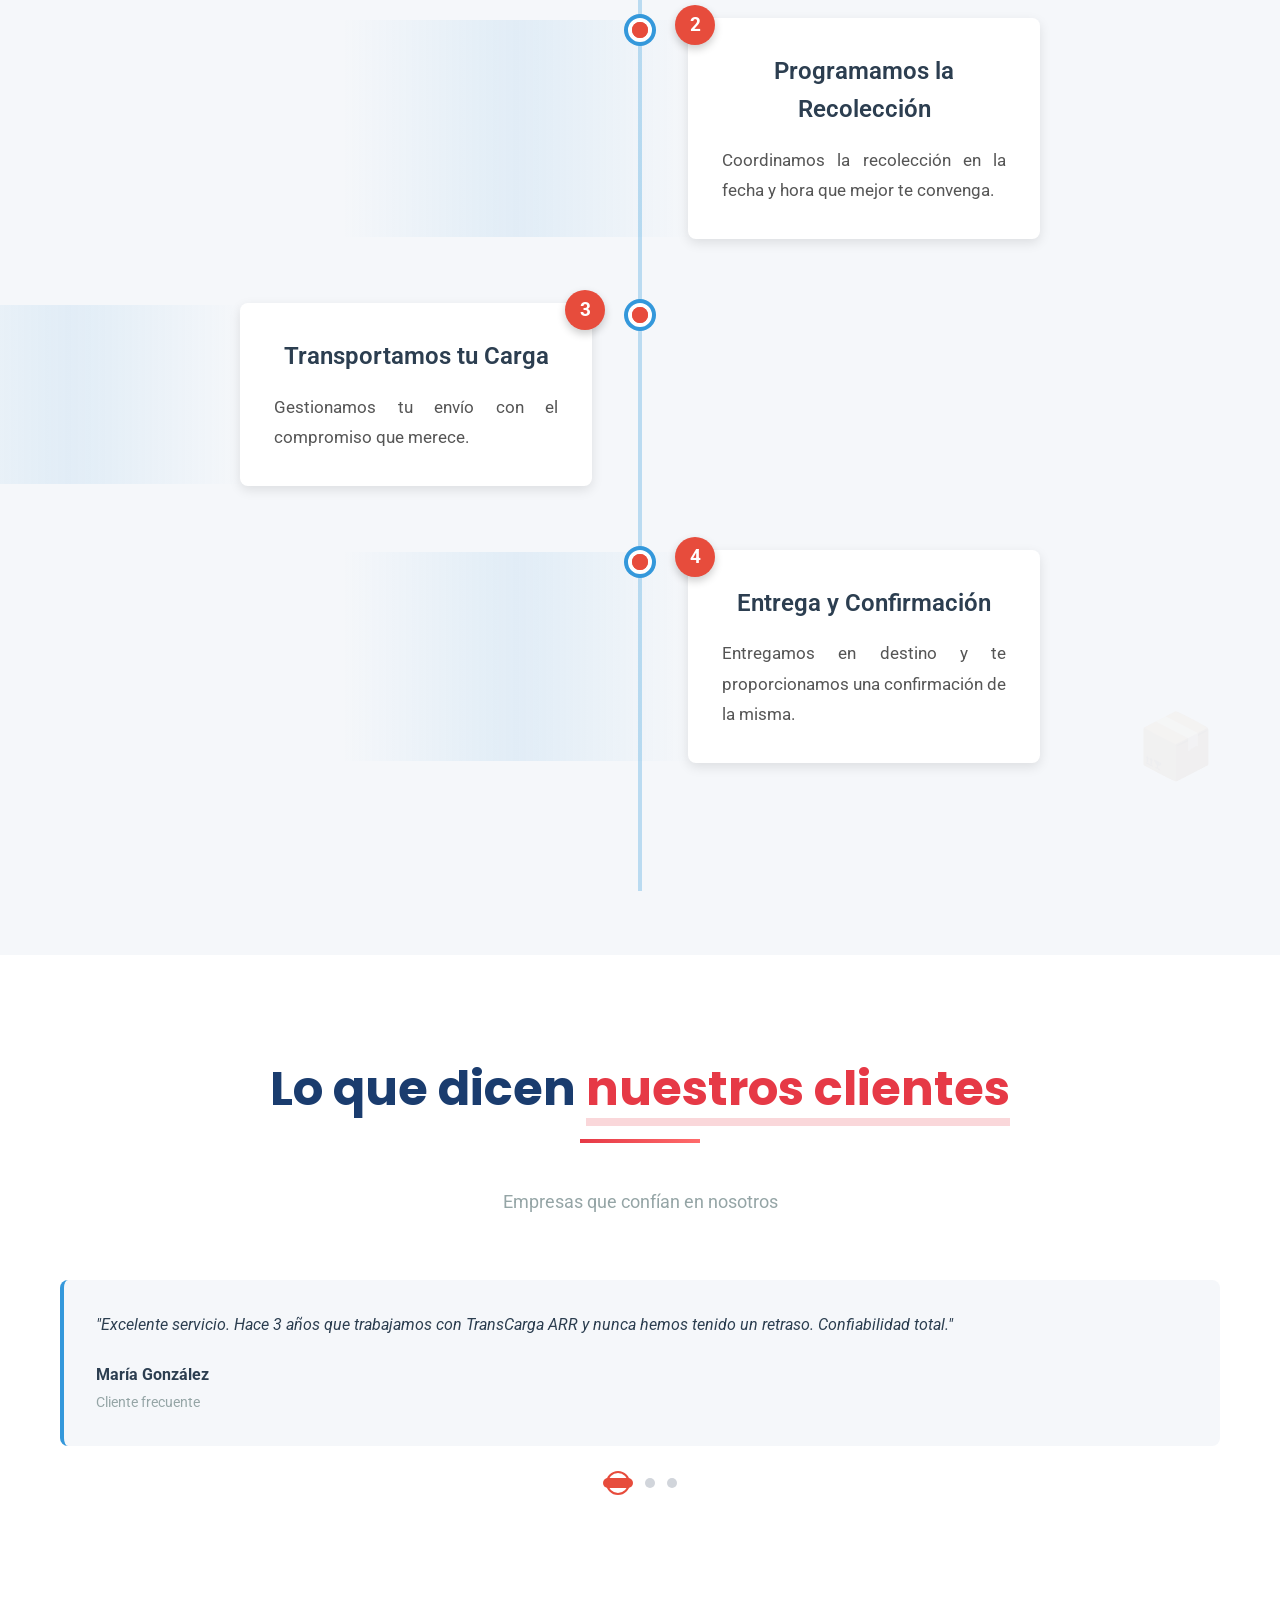
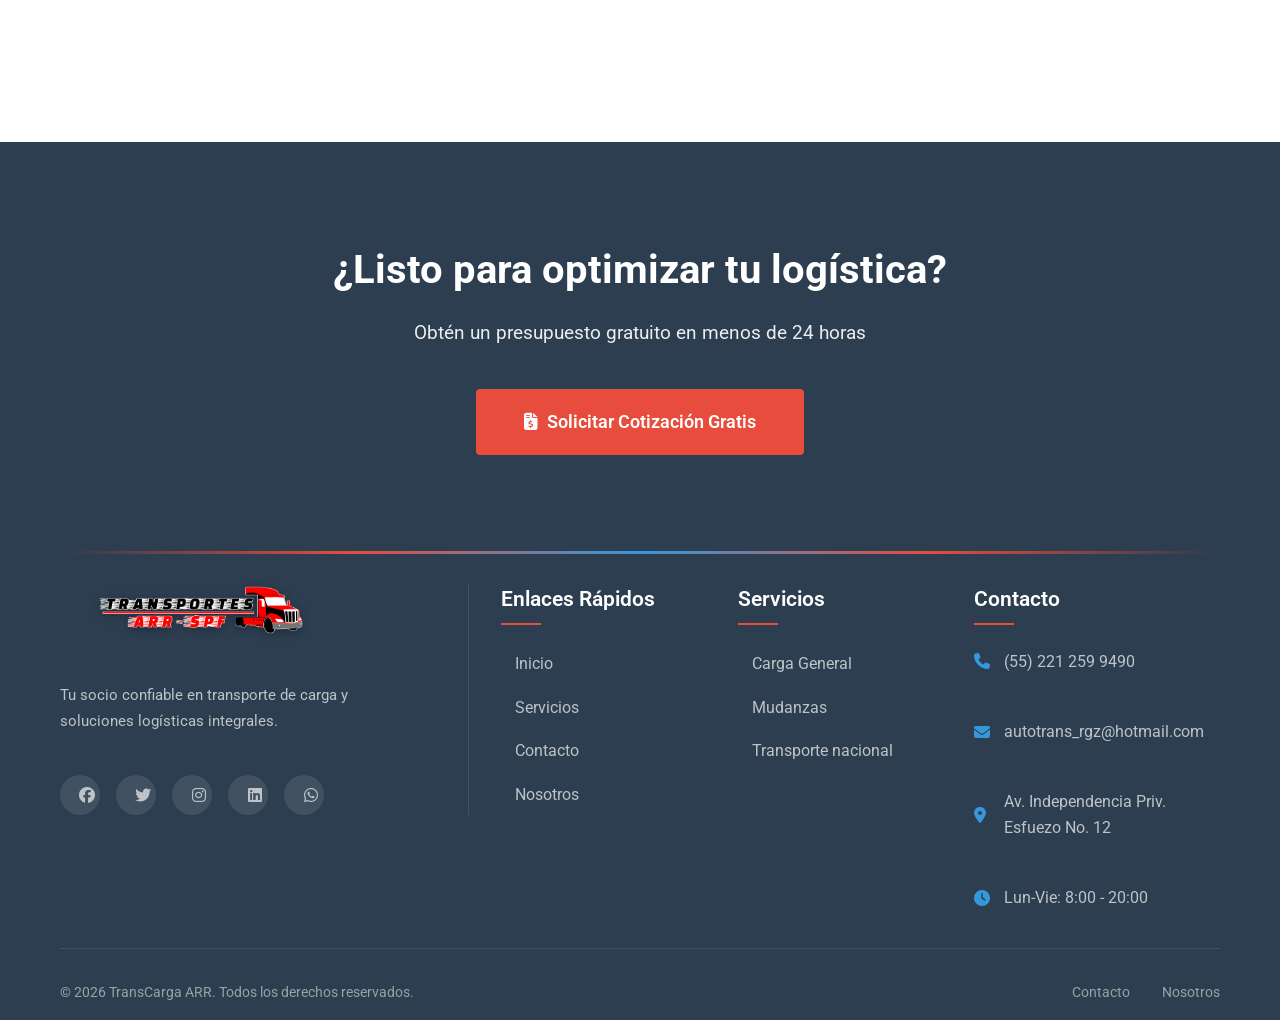
==== commit 10f525bb: "Corregir rutas de CSS e imágenes para Vercel: cambiar ../styles y ../assets por rutas relativas corr" ====
--- a/public/index.html
+++ b/public/index.html
@@ -6,10 +6,10 @@
     <title>TransCarga ARR - Transporte de Carga Profesional</title>
     <meta name="description" content="Servicios de transporte de carga nacional e internacional. Logística integral, seguro incluido.">
     <meta name="keywords" content="transporte, carga, logística, fletes, camiones, distribución">
-    <link rel="stylesheet" href="../styles/style.css">
+    <link rel="stylesheet" href="style.css">
     <link rel="stylesheet" href="https://cdnjs.cloudflare.com/ajax/libs/font-awesome/6.4.0/css/all.min.css">
     <link href="https://fonts.googleapis.com/css2?family=Poppins:wght@300;400;500;600;700&family=Roboto:wght@400;500;700&display=swap" rel="stylesheet">
-    <link rel="icon" type="image/x-icon" href="../assets/images/logo.png">
+    <link rel="icon" type="image/x-icon" href="images/logo.png">
 </head>
 <body>
     <!-- Header y Navegación -->
@@ -17,7 +17,7 @@
         <div class="container">
             <nav class="navbar">
                 <a href="index.html" class="logo">
-                    <img src="../assets/images/logo6.png" alt="TransCarga ARR Logo" class="logo-img">
+                    <img src="images/logo6.png" alt="TransCarga ARR Logo" class="logo-img">
                     
                 </a>
                 <ul class="nav-menu">
@@ -123,7 +123,7 @@
                 <!-- Camión 1 -->
                 <div class="fleet-card" data-camion="camion1">
                     <div class="fleet-image">
-                        <img src="../assets/images/rabon/rabon1.png" alt="Camión 3.5 Toneladas" loading="lazy">
+                        <img src="images/rabon/rabon1.png" alt="Camión 3.5 Toneladas" loading="lazy">
                         <div class="fleet-overlay">
                             <button class="zoom-btn" data-image="imageWEB/rabon/rabon1.png">
                                 <i class="fas fa-search-plus"></i>
@@ -147,7 +147,7 @@
                 <!-- Camión 2 -->
                 <div class="fleet-card" data-camion="camion2">
                     <div class="fleet-image">
-                        <img src="../assets/images/torton/torton1.png" alt="Camión Refrigerado" loading="lazy">
+                        <img src="images/torton/torton1.png" alt="Camión Refrigerado" loading="lazy">
                         <div class="fleet-overlay">
                             <button class="zoom-btn" data-image="imageWEB/torton/torton1.png">
                                 <i class="fas fa-search-plus"></i>
@@ -171,7 +171,7 @@
                 <!-- Camión 3 -->
                 <div class="fleet-card" data-camion="camion3">
                     <div class="fleet-image">
-                        <img src="../assets/images/trailer/trailer1.png" alt="Trailer 20 Toneladas" loading="lazy">
+                        <img src="images/trailer/trailer1.png" alt="Trailer 20 Toneladas" loading="lazy">
                         <div class="fleet-overlay">
                             <button class="zoom-btn" data-image="imageWEB/trailer/trailer1.png">
                                 <i class="fas fa-search-plus"></i>
@@ -297,7 +297,7 @@
             <div class="footer-grid">
                 <div class="footer-col">
                     <a href="index.html" class="logo">
-                        <img src="../assets/images/logoarr.png" alt="TransCarga ARR Logo" class="logo-img">
+                        <img src="images/logoarr.png" alt="TransCarga ARR Logo" class="logo-img">
                     </a>
                     <p class="footer-description">
                         Tu socio confiable en transporte de carga y soluciones logísticas integrales.
--- a/public/style.css
+++ b/public/style.css
@@ -0,0 +1,9277 @@
+/* Reset y configuración general */
+* {
+    margin: 0;
+    padding: 0;
+    box-sizing: border-box;
+}
+
+/* Prevenir desbordamiento horizontal */
+html, body {
+    overflow-x: hidden;
+    width: 100%;
+}
+
+/* Transición suave entre páginas */
+body {
+    opacity: 0;
+    transition: opacity 0.3s ease-in;
+}
+body.page-loaded {
+    opacity: 1;
+}
+body.page-exit {
+    opacity: 0;
+    transition: opacity 0.2s ease-out;
+}
+
+:root {
+    --primary: #2c3e50;
+    --secondary: #e74c3c;
+    --accent: #3498db;
+    --light: #ecf0f1;
+    --dark: #2c3e50;
+    --gray: #95a5a6;
+    --success: #27ae60;
+    --shadow: 0 4px 12px rgba(0,0,0,0.1);
+    --transition: all 0.3s ease;
+}
+
+body {
+    font-family: 'Roboto', sans-serif;
+    line-height: 1.6;
+    color: #333;
+    background-color: #f9f9f9;
+    padding-top: 80px;
+}
+
+.container {
+    width: 100%;
+    max-width: 1200px;
+    margin: 0 auto;
+    padding: 0 20px;
+}
+
+/* Prevenir que imágenes desborden */
+img {
+    max-width: 100%;
+    height: auto;
+}
+
+/* ==================== */
+/* HEADER & NAVEGACIÓN  */
+/* ==================== */
+.header {
+    background-color: white;
+    box-shadow: var(--shadow);
+    position: fixed;
+    top: 0;
+    left: 0;
+    width: 100%;
+    z-index: 1000;
+    overflow: visible;
+}
+
+.navbar {
+    display: flex;
+    align-items: center;
+    justify-content: center;
+    padding: 1rem 0;
+    position: relative;
+}
+
+.logo {
+    display: flex;
+    align-items: center;
+    font-size: 1.8rem;
+    font-weight: 700;
+    color: var(--primary);
+    text-decoration: none;
+    position: absolute;
+    left: 0;
+}
+
+.logo-img {
+    max-height: 60px;
+    width: auto;
+}
+
+.logo i {
+    color: var(--secondary);
+    margin-right: 10px;
+    font-size: 2rem;
+}
+
+.logo span {
+    color: var(--secondary);
+}
+
+.nav-menu {
+    display: flex;
+    list-style: none;
+    gap: 1.5rem;
+    margin: 0 auto;
+}
+
+.nav-link {
+    color: var(--dark);
+    text-decoration: none;
+    font-weight: 500;
+    padding: 0.5rem 1rem;
+    border-radius: 4px;
+    transition: var(--transition);
+    display: flex;
+    align-items: center;
+    gap: 8px;
+    font-size: 0.95rem;
+    white-space: nowrap;
+}
+
+.nav-link:hover,
+.nav-link.active {
+    background-color: var(--accent);
+    color: white;
+}
+
+.hamburger {
+    display: none;
+    cursor: pointer;
+    z-index: 10;
+}
+
+.bar {
+    display: block;
+    width: 25px;
+    height: 3px;
+    margin: 5px auto;
+    background-color: var(--dark);
+    transition: var(--transition);
+}
+
+/* Laptop pequeña: logo más compacto */
+@media (max-width: 1200px) {
+    .logo-img {
+        max-height: 50px;
+    }
+    .nav-menu {
+        gap: 0.8rem;
+    }
+    .nav-link {
+        padding: 0.4rem 0.7rem;
+        font-size: 0.9rem;
+    }
+}
+
+/* Tablet */
+@media (max-width: 1024px) {
+    .logo-img {
+        max-height: 45px;
+    }
+    .nav-menu {
+        gap: 0.5rem;
+    }
+    .nav-link {
+        padding: 0.4rem 0.6rem;
+        font-size: 0.85rem;
+        gap: 5px;
+    }
+}
+
+/* ==================== */
+/* HERO SECTION         */
+/* ==================== */
+.hero {
+    background-image: linear-gradient(rgba(44, 62, 80, 0.5), rgba(44, 62, 80, 0.6)), 
+                url('imageWEB/fondos/fondoservicios2.png');
+    background-repeat: no-repeat;
+    background-size: cover;
+    background-position: center center;
+    background-attachment: scroll;
+    color: white;
+    padding: 6rem 0;
+    text-align: center;
+    position: relative;
+    min-height: 60vh;
+}
+
+/* ==================== */
+/* FIX DEFINITIVO PARA HERO-TITLE */
+/* ==================== */
+
+.hero-title {
+    font-size: clamp(1.8rem, 5vw, 3.5rem) !important;
+    font-weight: 700;
+    margin-bottom: 1.5rem;
+    font-family: 'Poppins', sans-serif;
+    white-space: normal !important;
+    word-wrap: break-word;
+    overflow-wrap: break-word;
+    line-height: 1.3 !important;
+    hyphens: auto;
+    max-width: 100%;
+    text-align: center;
+    overflow: visible !important;
+    height: auto !important;
+}
+
+/* Móviles medianos */
+@media (max-width: 768px) {
+    .hero-title {
+        font-size: clamp(1.5rem, 4.5vw, 2rem) !important;
+        line-height: 1.4 !important;
+        padding: 0 10px;
+    }
+
+    /* Fondos responsive: quitar fixed en móvil (causa bugs en iOS/Android) */
+    .hero,
+    .parallax-section {
+        background-attachment: scroll !important;
+        min-height: 50vh;
+        padding: 4rem 0;
+    }
+
+    .nosotros-hero {
+        min-height: 50vh;
+        padding: 60px 15px;
+        background-attachment: scroll !important;
+    }
+
+    .contact-hero {
+        padding: 6rem 0 3rem;
+        background-attachment: scroll !important;
+    }
+
+    .services-hero {
+        padding: 6rem 0 3rem;
+        background-attachment: scroll !important;
+    }
+}
+
+/* Móviles pequeños */
+@media (max-width: 480px) {
+    .hero-title {
+        font-size: clamp(1.3rem, 4vw, 1.7rem) !important;
+        line-height: 1.4 !important;
+        padding: 0 5px;
+        word-break: break-word;
+    }
+
+    .hero {
+        min-height: 40vh;
+        padding: 3rem 0;
+    }
+
+    .nosotros-hero {
+        min-height: 40vh;
+        padding: 50px 10px;
+    }
+
+    .contact-hero {
+        padding: 5rem 0 2rem;
+    }
+
+    .services-hero {
+        padding: 5rem 0 2rem;
+    }
+
+    .contact-stats {
+        grid-template-columns: 1fr;
+        gap: 1rem;
+    }
+}
+/* Efecto de partículas flotantes */
+.hero::before {
+    content: '';
+    position: absolute;
+    top: 0;
+    left: 0;
+    right: 0;
+    bottom: 0;
+    background: url('data:image/svg+xml,<svg xmlns="http://www.w3.org/2000/svg" viewBox="0 0 100 100" opacity="0.1"><circle cx="50" cy="50" r="1"/></svg>');
+    animation: float 20s linear infinite;
+}
+
+@keyframes float {
+    0% { background-position: 0 0; }
+    100% { background-position: 100px 100px; }
+}
+
+.hero-content {
+    position: relative;
+    z-index: 1;
+    max-width: 800px;
+    margin: 0 auto 4rem;
+    width: 100%;
+    padding: 0 20px;
+    box-sizing: border-box;
+}
+
+.hero-title {
+    font-size: clamp(2rem, 4vw, 3.5rem);
+    font-weight: 700;
+    margin-bottom: 1.5rem;
+    font-family: 'Poppins', sans-serif;
+    word-wrap: break-word;
+    overflow-wrap: break-word;
+    line-height: 1.2;
+    hyphens: auto;
+}
+
+.highlight {
+    color: var(--secondary);
+}
+
+.hero-subtitle {
+    font-size: 1.2rem;
+    margin-bottom: 2.5rem;
+    color: var(--light);
+}
+
+.hero-buttons {
+    display: flex;
+    gap: 1rem;
+    justify-content: center;
+    flex-wrap: wrap;
+}
+
+.btn {
+    padding: 1rem 2rem;
+    border-radius: 4px;
+    text-decoration: none;
+    font-weight: 600;
+    display: inline-flex;
+    align-items: center;
+    gap: 10px;
+    transition: var(--transition);
+    border: none;
+    cursor: pointer;
+    font-size: 1rem;
+}
+
+.btn-primary {
+    background-color: var(--secondary);
+    color: white;
+}
+
+.btn-primary:hover {
+    background-color: #c0392b;
+    transform: translateY(-2px);
+}
+
+.btn-secondary {
+    background-color: transparent;
+    color: white;
+    border: 2px solid white;
+}
+
+.btn-secondary:hover {
+    background-color: white;
+    color: var(--primary);
+}
+
+.hero-stats {
+    position: relative;
+    z-index: 1;
+    display: grid;
+    grid-template-columns: repeat(auto-fit, minmax(140px, 1fr));
+    gap: 1.5rem;
+    margin-top: 4rem;
+}
+
+.stat-card {
+    background: rgba(255, 255, 255, 0.1);
+    padding: 2rem;
+    border-radius: 8px;
+    backdrop-filter: blur(10px);
+    text-align: center;
+}
+
+.stat-card i {
+    font-size: 2.5rem;
+    color: var(--secondary);
+    margin-bottom: 1rem;
+}
+
+.stat-card h3 {
+    font-size: 2.5rem;
+    margin-bottom: 0.5rem;
+}
+
+/* ==================== */
+/* SERVICES GENERAL     */
+/* ==================== */
+.section-header {
+    text-align: center;
+    margin-bottom: 4rem;
+}
+
+.section-title {
+    font-size: 2.5rem;
+    color: var(--primary);
+    margin-bottom: 1rem;
+    font-family: 'Poppins', sans-serif;
+}
+
+.section-subtitle {
+    color: var(--gray);
+    font-size: 1.1rem;
+}
+
+.services {
+    padding: 6rem 0;
+    background-color: white;
+}
+
+.services-grid {
+    display: grid;
+    grid-template-columns: repeat(auto-fit, minmax(280px, 1fr));
+    gap: 2rem;
+}
+
+.service-card {
+    background: white;
+    border-radius: 8px;
+    padding: 2rem;
+    box-shadow: var(--shadow);
+    transition: var(--transition);
+    border: 1px solid #eee;
+}
+
+.service-card:hover {
+    transform: translateY(-10px);
+    border-color: var(--accent);
+}
+
+.service-icon {
+    width: 70px;
+    height: 70px;
+    background: linear-gradient(135deg, var(--accent), var(--secondary));
+    border-radius: 50%;
+    display: flex;
+    align-items: center;
+    justify-content: center;
+    margin-bottom: 1.5rem;
+}
+
+.service-icon i {
+    font-size: 2rem;
+    color: white;
+}
+
+.service-card h3 {
+    font-size: 1.5rem;
+    margin-bottom: 1rem;
+    color: var(--primary);
+}
+
+.service-card p {
+    color: var(--gray);
+    margin-bottom: 1.5rem;
+}
+
+.service-link {
+    color: var(--accent);
+    text-decoration: none;
+    font-weight: 600;
+    display: flex;
+    align-items: center;
+    gap: 8px;
+}
+
+/* ==================== */
+/* FLEET GALLERY        */
+/* ==================== */
+.fleet-gallery {
+    padding: 6rem 0;
+    background-color: #f5f7fa;
+}
+
+.fleet-grid {
+    display: grid;
+    grid-template-columns: repeat(auto-fit, minmax(350px, 1fr));
+    gap: 2rem;
+    margin-top: 3rem;
+}
+
+.fleet-card {
+    background: white;
+    border-radius: 12px;
+    overflow: hidden;
+    box-shadow: 0 5px 15px rgba(0,0,0,0.08);
+    transition: all 0.3s ease;
+    position: relative;
+}
+
+.fleet-card:hover {
+    transform: translateY(-10px);
+    box-shadow: 0 15px 30px rgba(0,0,0,0.15);
+}
+
+.fleet-image {
+    position: relative;
+    height: 250px;
+    max-height: 50vw;
+    overflow: hidden;
+}
+
+.fleet-image img {
+    width: 100%;
+    height: 100%;
+    object-fit: cover;
+    transition: transform 0.5s ease;
+}
+
+.fleet-card:hover .fleet-image img {
+    transform: scale(1.05) rotate(1deg);
+}
+
+.fleet-overlay {
+    position: absolute;
+    top: 0;
+    left: 0;
+    right: 0;
+    bottom: 0;
+    background: rgba(0,0,0,0.3);
+    display: flex;
+    align-items: center;
+    justify-content: center;
+    opacity: 0;
+    transition: opacity 0.3s ease;
+}
+
+.fleet-card:hover .fleet-overlay {
+    opacity: 1;
+}
+
+.zoom-btn {
+    width: 50px;
+    height: 50px;
+    border-radius: 50%;
+    background: white;
+    border: none;
+    color: var(--primary);
+    font-size: 1.2rem;
+    cursor: pointer;
+    display: flex;
+    align-items: center;
+    justify-content: center;
+    transition: all 0.3s ease;
+}
+
+.zoom-btn:hover {
+    background: var(--accent);
+    color: white;
+    transform: scale(1.1);
+}
+
+.fleet-info {
+    padding: 1.5rem;
+}
+
+.fleet-info h3 {
+    font-size: 1.3rem;
+    color: var(--primary);
+    margin-bottom: 1rem;
+}
+
+.fleet-specs {
+    display: flex;
+    flex-wrap: wrap;
+    gap: 1rem;
+    margin-bottom: 1rem;
+    padding-bottom: 1rem;
+    border-bottom: 1px solid #eee;
+}
+
+.fleet-specs span {
+    display: flex;
+    align-items: center;
+    gap: 5px;
+    color: var(--gray);
+    font-size: 0.9rem;
+}
+
+.fleet-specs i {
+    color: var(--accent);
+}
+
+.btn-details {
+    background: none;
+    border: 2px solid var(--accent);
+    color: var(--accent);
+    padding: 0.8rem 1.5rem;
+    border-radius: 4px;
+    font-weight: 600;
+    cursor: pointer;
+    display: flex;
+    align-items: center;
+    justify-content: center;
+    gap: 8px;
+    width: 100%;
+    transition: all 0.3s ease;
+    margin-top: 1rem;
+}
+
+.btn-details:hover {
+    background: var(--accent);
+    color: white;
+}
+
+/* ==================== */
+/* HOW IT WORKS         */
+/* ==================== */
+.how-it-works {
+    padding: 6rem 0;
+    background-color: #f5f7fa;
+}
+
+.timeline {
+    position: relative;
+    max-width: 900px;
+    margin: 0 auto;
+    padding: 2rem 0;
+}
+
+/* Línea central decorativa */
+.timeline::before {
+    content: '';
+    position: absolute;
+    left: 50%;
+    transform: translateX(-50%);
+    width: 3px;
+    height: 100%;
+    background: linear-gradient(to bottom, var(--accent), var(--secondary));
+    opacity: 0.3;
+}
+
+.timeline-item {
+    position: relative;
+    margin-bottom: 3rem;
+    display: flex;
+    flex-direction: column;
+    align-items: center;
+}
+
+.timeline-dot {
+    width: 50px;
+    height: 50px;
+    background: linear-gradient(135deg, var(--accent), var(--secondary));
+    border-radius: 50%;
+    display: flex;
+    align-items: center;
+    justify-content: center;
+    margin-bottom: 1.5rem;
+    box-shadow: 0 5px 15px rgba(52, 152, 219, 0.3);
+    position: relative;
+    z-index: 2;
+}
+
+.timeline-dot::after {
+    content: '';
+    position: absolute;
+    width: 100%;
+    height: 100%;
+    background: inherit;
+    border-radius: 50%;
+    animation: pulse-ring 2s infinite;
+    z-index: -1;
+}
+
+@keyframes pulse-ring {
+    0% {
+        transform: scale(1);
+        opacity: 0.8;
+    }
+    50% {
+        transform: scale(1.3);
+        opacity: 0;
+    }
+    100% {
+        transform: scale(1);
+        opacity: 0;
+    }
+}
+
+.timeline-content {
+    background: white;
+    padding: 3.5rem 3rem;
+    border-radius: 15px;
+    box-shadow: 0 10px 30px rgba(0,0,0,0.08);
+    position: relative;
+    text-align: center;
+    max-width: 750px;
+    width: 100%;
+    transition: all 0.4s ease;
+    border: 2px solid transparent;
+    min-height: 180px;
+}
+
+.timeline-content:hover {
+    transform: translateY(-8px);
+    box-shadow: 0 20px 40px rgba(0,0,0,0.12);
+    border-color: var(--accent);
+}
+
+.timeline-content h3 {
+    color: var(--primary);
+    font-size: 1.5rem;
+    margin-bottom: 1rem;
+    font-weight: 600;
+}
+
+.timeline-content p {
+    color: #555;
+    line-height: 1.8;
+    text-align: justify;
+    text-justify: inter-word;  
+    margin: 0;
+    font-size: 1.05rem;
+    hyphens: auto;
+    word-spacing: normal;
+    max-width: 100%;
+}
+
+.timeline-number {
+    position: absolute;
+    top: -20px;
+    right: 20px;
+    width: 45px;
+    height: 45px;
+    background: var(--secondary);
+    color: white;
+    border-radius: 50%;
+    display: flex;
+    align-items: center;
+    justify-content: center;
+    font-weight: bold;
+    font-size: 1.3rem;
+    box-shadow: 0 4px 12px rgba(231, 76, 60, 0.4);
+    z-index: 3;
+}
+
+/* Animación de entrada progresiva */
+.timeline-item {
+    opacity: 0;
+    transform: translateY(30px);
+}
+
+.timeline-item.visible {
+    animation: slideInTimeline 0.6s ease forwards;
+}
+
+@keyframes slideInTimeline {
+    to {
+        opacity: 1;
+        transform: translateY(0);
+    }
+}
+
+/* Delay progresivo para cada item */
+.timeline-item:nth-child(1).visible { animation-delay: 0.1s; }
+.timeline-item:nth-child(2).visible { animation-delay: 0.3s; }
+.timeline-item:nth-child(3).visible { animation-delay: 0.5s; }
+.timeline-item:nth-child(4).visible { animation-delay: 0.7s; }
+
+/* ==================== */
+/* ANIMACIÓN OPCIONAL PREMIUM */
+/* ==================== */
+
+/* Iconos flotantes en el fondo (OPCIONAL) */
+.how-it-works {
+    position: relative;
+    overflow: hidden;
+}
+
+.how-it-works::before {
+    content: '🚚';
+    position: absolute;
+    top: 10%;
+    left: 5%;
+    font-size: 4rem;
+    opacity: 0.05;
+    animation: float-icon 6s ease-in-out infinite;
+}
+
+.how-it-works::after {
+    content: '📦';
+    position: absolute;
+    bottom: 10%;
+    right: 5%;
+    font-size: 4rem;
+    opacity: 0.05;
+    animation: float-icon 8s ease-in-out infinite reverse;
+}
+
+@keyframes float-icon {
+    0%, 100% { transform: translateY(0) rotate(0deg); }
+    50% { transform: translateY(-30px) rotate(10deg); }
+}
+
+/* Efecto de brillo al hacer hover */
+.timeline-content::before {
+    content: '';
+    position: absolute;
+    top: 0;
+    left: -100%;
+    width: 100%;
+    height: 100%;
+    background: linear-gradient(90deg, transparent, rgba(52, 152, 219, 0.1), transparent);
+    transition: left 0.5s ease;
+}
+
+.timeline-content:hover::before {
+    left: 100%;
+}
+
+/* Responsive */
+@media (max-width: 768px) {
+    .timeline::before {
+        left: 25px;
+    }
+    
+    .timeline-item {
+        align-items: flex-start;
+        padding-left: 60px;
+    }
+    
+    .timeline-dot {
+        position: absolute;
+        left: 0;
+        top: 0;
+        margin-bottom: 0;
+    }
+    
+    .timeline-content {
+        max-width: 100%;
+    }
+    
+    .timeline-content p {
+        text-align: left;
+    }
+    
+    .timeline-number {
+        right: 10px;
+        width: 40px;
+        height: 40px;
+        font-size: 1.1rem;
+    }
+}
+
+.step-content h3 {
+    font-size: 1.5rem;
+    margin-bottom: 0.5rem;
+    color: var(--primary);
+}
+
+/* ==================== */
+/* TESTIMONIALS         */
+/* ==================== */
+.testimonials {
+    padding: 6rem 0;
+    background-color: white;
+}
+
+.testimonials-grid {
+    display: grid;
+    grid-template-columns: repeat(auto-fit, minmax(300px, 1fr));
+    gap: 2rem;
+}
+
+.testimonial-card {
+    background: #f5f7fa;
+    padding: 2rem;
+    border-radius: 8px;
+    border-left: 4px solid var(--accent);
+}
+
+.testimonial-content p {
+    font-style: italic;
+    color: var(--dark);
+    margin-bottom: 1.5rem;
+}
+
+.testimonial-author h4 {
+    color: var(--primary);
+    margin-bottom: 0.25rem;
+}
+
+.testimonial-author p {
+    color: var(--gray);
+    font-size: 0.9rem;
+}
+
+/* ==================== */
+/* CTA SECTION          */
+/* ==================== */
+.cta {
+    background: linear-gradient(135deg, var(--primary), var(--dark));
+    color: white;
+    padding: 6rem 0;
+    text-align: center;
+}
+
+.cta h2 {
+    font-size: 2.5rem;
+    margin-bottom: 1rem;
+}
+
+.cta p {
+    font-size: 1.2rem;
+    margin-bottom: 2.5rem;
+    opacity: 0.9;
+}
+
+.btn-large {
+    padding: 1.2rem 3rem;
+    font-size: 1.1rem;
+}
+
+/* ========================================================================= */
+/* FOOTER RESPONSIVE */
+/* ========================================================================= */
+
+/* ────────────────────────────────────────────────────────────────────── */
+/* BASE DEL FOOTER */
+/* ────────────────────────────────────────────────────────────────────── */
+
+.footer {
+    background-color: var(--dark);
+    color: white;
+    padding: 2rem 0 1rem;
+    position: relative;
+}
+
+/* Separador visual arriba del footer */
+.footer::before {
+    content: '';
+    position: absolute;
+    top: 0;
+    left: 50%;
+    transform: translateX(-50%);
+    width: 90%;
+    max-width: 1200px;
+    height: 3px;
+    background: linear-gradient(90deg, 
+        transparent, 
+        var(--secondary), 
+        var(--accent), 
+        var(--secondary), 
+        transparent);
+}
+
+/* ────────────────────────────────────────────────────────────────────── */
+/* GRID DEL FOOTER - DESKTOP (Pantallas grandes) */
+/* ────────────────────────────────────────────────────────────────────── */
+
+.footer-grid {
+    display: grid;
+    grid-template-columns: 2fr 1fr 1fr 1.2fr; /* Logo más ancho */
+    gap: 2rem;
+    margin-bottom: 1.5rem;
+    align-items: start;
+}
+
+/* ────────────────────────────────────────────────────────────────────── */
+/* COLUMNAS DEL FOOTER */
+/* ────────────────────────────────────────────────────────────────────── */
+
+.footer-col {
+    display: flex;
+    flex-direction: column;
+}
+
+/* PRIMERA COLUMNA - Logo y descripción */
+.footer-col:first-child {
+    padding-right: 3rem;
+    border-right: 1px solid rgba(255, 255, 255, 0.1);
+}
+
+/* ────────────────────────────────────────────────────────────────────── */
+/* LOGO DEL FOOTER */
+/* ────────────────────────────────────────────────────────────────────── */
+
+.footer .logo {
+    display: inline-flex;
+    align-items: center;
+    gap: 10px;
+    font-size: 1.6rem;
+    font-weight: 700;
+    color: white;
+    text-decoration: none;
+    margin-bottom: 1.5rem;
+    width: fit-content;
+    transition: all 0.3s ease;
+    position: relative;
+    left: 0;
+}
+
+.footer .logo:hover {
+    transform: translateX(5px);
+    color: var(--secondary);
+}
+
+.footer .logo-img {
+    width: 250px;
+    height: 250px;
+    object-fit: contain;
+    flex-shrink: 0;
+    filter: drop-shadow(0 2px 4px rgba(0,0,0,0.3));
+}
+
+.footer .logo span {
+    color: var(--secondary);
+    white-space: nowrap;
+}
+
+/* ────────────────────────────────────────────────────────────────────── */
+/* DESCRIPCIÓN DEL FOOTER */
+/* ────────────────────────────────────────────────────────────────────── */
+
+.footer-description {
+    margin: 0 0 1.5rem 0;
+    color: #bdc3c7;
+    line-height: 1.7;
+    max-width: 320px;
+    font-size: 0.95rem;
+}
+
+/* ────────────────────────────────────────────────────────────────────── */
+/* TÍTULOS DE COLUMNAS */
+/* ────────────────────────────────────────────────────────────────────── */
+
+.footer-col h3 {
+    font-size: 1.2rem;
+    margin-bottom: 1.5rem;
+    color: white;
+    font-weight: 600;
+    position: relative;
+    padding-bottom: 0.5rem;
+}
+
+.footer-col h3::after {
+    content: '';
+    position: absolute;
+    bottom: 0;
+    left: 0;
+    width: 40px;
+    height: 2px;
+    background: var(--secondary);
+}
+
+/* ────────────────────────────────────────────────────────────────────── */
+/* LISTAS Y ENLACES */
+/* ────────────────────────────────────────────────────────────────────── */
+
+.footer-col ul {
+    list-style: none;
+    padding: 0;
+    margin: 0;
+}
+
+.footer-col ul li {
+    margin-bottom: 0.8rem;
+}
+
+.footer-col a {
+    color: #bdc3c7;
+    text-decoration: none;
+    transition: all 0.3s ease;
+    display: inline-flex;
+    align-items: center;
+    gap: 8px;
+}
+
+.footer-col a:hover {
+    color: var(--secondary);
+    padding-left: 8px;
+}
+
+/* Flecha al hacer hover */
+.footer-col a::before {
+    content: '›';
+    color: var(--accent);
+    font-size: 1.2rem;
+    opacity: 0;
+    transition: opacity 0.3s ease;
+}
+
+.footer-col a:hover::before {
+    opacity: 1;
+}
+
+/* ────────────────────────────────────────────────────────────────────── */
+/* INFORMACIÓN DE CONTACTO */
+/* ────────────────────────────────────────────────────────────────────── */
+
+.contact-info {
+    list-style: none;
+    padding: 0;
+}
+
+.contact-info li {
+    display: flex;
+    align-items: center;
+    gap: 10px;
+    margin-bottom: 1rem;
+    color: #bdc3c7;
+}
+
+.contact-info i {
+    color: var(--accent);
+    width: 20px;
+    flex-shrink: 0;
+}
+
+/* ────────────────────────────────────────────────────────────────────── */
+/* REDES SOCIALES */
+/* ────────────────────────────────────────────────────────────────────── */
+
+.social-links {
+    display: flex;
+    gap: 1rem;
+    margin-top: 1.5rem;
+    flex-wrap: wrap;
+}
+
+.social-links a {
+    width: 40px;
+    height: 40px;
+    background: rgba(255, 255, 255, 0.1);
+    border-radius: 50%;
+    display: flex;
+    align-items: center;
+    justify-content: center;
+    color: white;
+    text-decoration: none;
+    transition: all 0.3s ease;
+    backdrop-filter: blur(10px);
+}
+
+.social-links a:hover {
+    background: var(--secondary);
+    transform: translateY(-5px) rotate(10deg);
+    box-shadow: 0 5px 15px rgba(231, 76, 60, 0.4);
+}
+
+/* Colores específicos por red social */
+.social-links a:nth-child(1):hover { background: #1877f2; } /* Facebook */
+.social-links a:nth-child(2):hover { background: #1da1f2; } /* Twitter */
+.social-links a:nth-child(3):hover { background: #e4405f; } /* Instagram */
+.social-links a:nth-child(4):hover { background: #0077b5; } /* LinkedIn */
+.social-links a:nth-child(5):hover { background: #25d366; } /* WhatsApp */
+
+/* ────────────────────────────────────────────────────────────────────── */
+/* FOOTER BOTTOM */
+/* ────────────────────────────────────────────────────────────────────── */
+
+.footer-bottom {
+    border-top: 1px solid rgba(255, 255, 255, 0.1);
+    padding-top: 1rem;
+    display: flex;
+    justify-content: space-between;
+    align-items: center;
+    flex-wrap: wrap;
+    gap: 0.5rem;
+}
+
+.footer-bottom p {
+    margin: 0;
+    color: #95a5a6;
+    font-size: 0.9rem;
+}
+
+.footer-links {
+    display: flex;
+    gap: 2rem;
+}
+
+.footer-links a {
+    color: #95a5a6;
+    text-decoration: none;
+    font-size: 0.9rem;
+    transition: all 0.3s ease;
+    position: relative;
+}
+
+.footer-links a::after {
+    content: '';
+    position: absolute;
+    bottom: -3px;
+    left: 0;
+    width: 0;
+    height: 2px;
+    background: var(--secondary);
+    transition: width 0.3s ease;
+}
+
+.footer-links a:hover::after {
+    width: 100%;
+}
+
+.footer-links a:hover {
+    color: white;
+}
+
+/* ========================================================================= */
+/* RESPONSIVE - TABLET (1024px y menos) */
+/* ========================================================================= */
+
+@media (max-width: 1024px) {
+    .footer {
+        padding: 3rem 0 2rem;
+    }
+    
+    .footer-grid {
+        grid-template-columns: 1fr 1fr; /* 2 columnas en tablet */
+        gap: 2.5rem;
+    }
+    
+    /* Logo ocupa todo el ancho arriba */
+    .footer-col:first-child {
+        grid-column: 1 / -1; /* Span completo */
+        border-right: none;
+        border-bottom: 1px solid rgba(255, 255, 255, 0.1);
+        padding-bottom: 2rem;
+        padding-right: 0;
+        max-width: 100%;
+        text-align: center;
+    }
+    
+    .footer .logo {
+        justify-content: center;
+        margin: 0 auto 1rem;
+        position: relative;
+        left: 0;
+    }
+    
+    .footer-description {
+        max-width: 100%;
+        text-align: center;
+        margin-left: auto;
+        margin-right: auto;
+    }
+    
+    .social-links {
+        justify-content: center;
+    }
+    
+    /* Centrar títulos de las otras columnas */
+    .footer-col h3 {
+        text-align: center;
+    }
+    
+    .footer-col h3::after {
+        left: 50%;
+        transform: translateX(-50%);
+    }
+}
+
+/* ========================================================================= */
+/* RESPONSIVE - MÓVIL (768px y menos) */
+/* ========================================================================= */
+
+@media (max-width: 768px) {
+    .footer {
+        padding: 3rem 0 1.5rem;
+    }
+    
+    .footer-grid {
+        grid-template-columns: 1fr; /* 1 columna en móvil */
+        gap: 2rem;
+        text-align: center;
+    }
+    
+    .footer-col:first-child {
+        border-bottom: 2px solid rgba(255, 255, 255, 0.1);
+        padding-bottom: 2rem;
+    }
+    
+    .footer .logo {
+        font-size: 1.4rem;
+        justify-content: center;
+        position: relative;
+        left: 0;
+    }
+    
+    .footer .logo-img {
+        width: 180px;
+        height: 180px;
+    }
+    
+    .footer-description {
+        font-size: 0.9rem;
+    }
+    
+    .footer-col h3 {
+        font-size: 1.1rem;
+        text-align: center;
+    }
+    
+    .footer-col ul {
+        text-align: center;
+    }
+    
+    .footer-col a {
+        justify-content: center;
+    }
+    
+    /* Centrar información de contacto */
+    .contact-info {
+        text-align: center;
+    }
+    
+    .contact-info li {
+        justify-content: center;
+    }
+    
+    /* Footer bottom en columna */
+    .footer-bottom {
+        flex-direction: column;
+        text-align: center;
+        gap: 1rem;
+    }
+    
+    .footer-links {
+        flex-direction: column;
+        gap: 0.5rem;
+    }
+}
+
+/* ========================================================================= */
+/* RESPONSIVE - MÓVIL PEQUEÑO (480px y menos) */
+/* ========================================================================= */
+
+@media (max-width: 480px) {
+    .footer {
+        padding: 2.5rem 0 1rem;
+    }
+    
+    .footer::before {
+        width: 95%;
+        height: 2px;
+    }
+    
+    .footer-grid {
+        gap: 1.5rem;
+    }
+    
+    .footer .logo {
+        font-size: 1.3rem;
+        flex-direction: column;
+        gap: 0.5rem;
+        position: relative;
+        left: 0;
+    }
+    
+    .footer .logo-img {
+        width: 150px;
+        height: 150px;
+    }
+    
+    .footer-description {
+        font-size: 0.85rem;
+        padding: 0 1rem;
+    }
+    
+    .footer-col h3 {
+        font-size: 1rem;
+    }
+    
+    .footer-col a {
+        font-size: 0.9rem;
+    }
+    
+    .social-links {
+        gap: 0.8rem;
+    }
+    
+    .social-links a {
+        width: 35px;
+        height: 35px;
+        font-size: 0.9rem;
+    }
+    
+    .contact-info li {
+        font-size: 0.9rem;
+    }
+    
+    .footer-bottom p {
+        font-size: 0.8rem;
+    }
+    
+    .footer-links a {
+        font-size: 0.8rem;
+    }
+}
+
+.footer-description {
+    margin: 1rem 0;
+    color: #bdc3c7;
+}
+
+.social-links {
+    display: flex;
+    gap: 1rem;
+    margin-top: 1.5rem;
+}
+
+.social-links a {
+    width: 40px;
+    height: 40px;
+    background: rgba(255, 255, 255, 0.1);
+    border-radius: 50%;
+    display: flex;
+    align-items: center;
+    justify-content: center;
+    color: white;
+    text-decoration: none;
+    transition: var(--transition);
+}
+
+.social-links a:hover {
+    background: var(--accent);
+    transform: translateY(-3px);
+}
+
+.footer-col h3 {
+    font-size: 1.3rem;
+    margin-bottom: 1.5rem;
+    color: white;
+}
+
+.footer-col ul {
+    list-style: none;
+}
+
+.footer-col ul li {
+    margin-bottom: 0.8rem;
+}
+
+.footer-col a {
+    color: #bdc3c7;
+    text-decoration: none;
+    transition: var(--transition);
+}
+
+.footer-col a:hover {
+    color: var(--accent);
+    padding-left: 5px;
+}
+
+.contact-info li {
+    display: flex;
+    align-items: center;
+    gap: 10px;
+    margin-bottom: 1rem;
+}
+
+.contact-info i {
+    color: var(--accent);
+    width: 20px;
+}
+
+.footer-bottom {
+    border-top: 1px solid rgba(255, 255, 255, 0.1);
+    padding-top: 2rem;
+    display: flex;
+    justify-content: space-between;
+    align-items: center;
+    flex-wrap: wrap;
+    gap: 1rem;
+}
+
+.footer-links {
+    display: flex;
+    gap: 2rem;
+}
+
+/* ==================== */
+/* ZOOM INTERACTIVO MEJORADO */
+/* ==================== */
+.service-detail-image {
+    position: relative;
+    overflow: hidden;
+    border-radius: 12px;
+    cursor: pointer;
+    height: 300px;
+    margin-bottom: 1.5rem;
+    transition: all 0.3s ease;
+    background: #f8f9fa;
+}
+
+.service-detail-image:hover {
+    transform: translateY(-5px);
+    box-shadow: 0 10px 30px rgba(0, 0, 0, 0.2);
+}
+
+.service-main-image {
+    width: 100%;
+    height: 100%;
+    object-fit: cover;
+    transition: transform 0.5s ease;
+    transform-origin: center center;
+}
+
+/* Efecto hover: imagen crece ligeramente */
+.service-detail-image:hover .service-main-image {
+    transform: scale(1.08);
+}
+
+/* Indicador visual de que es clickeable */
+.service-detail-image::after {
+    content: '';
+    position: absolute;
+    top: 0;
+    left: 0;
+    width: 100%;
+    height: 100%;
+    background: linear-gradient(to bottom, transparent 70%, rgba(0,0,0,0.3) 100%);
+    opacity: 0;
+    transition: opacity 0.3s ease;
+    pointer-events: none;
+}
+
+.service-detail-image:hover::after {
+    opacity: 1;
+}
+
+/* Icono de lupa que aparece al hover */
+.zoom-indicator {
+    position: absolute;
+    top: 50%;
+    left: 50%;
+    transform: translate(-50%, -50%) scale(0);
+    width: 50px;
+    height: 50px;
+    background: rgba(231, 76, 60, 0.9);
+    border-radius: 50%;
+    display: flex;
+    align-items: center;
+    justify-content: center;
+    color: white;
+    font-size: 1.3rem;
+    opacity: 0;
+    transition: all 0.3s ease;
+    z-index: 10;
+    pointer-events: none;
+    box-shadow: 0 4px 12px rgba(0, 0, 0, 0.3);
+}
+
+.service-detail-image:hover .zoom-indicator {
+    opacity: 1;
+    transform: translate(-50%, -50%) scale(1);
+}
+
+/* MODAL DE ZOOM - CENTRADO Y PROPORCIONAL */
+.service-zoom-modal {
+    position: fixed;
+    top: 0;
+    left: 0;
+    width: 100%;
+    height: 100%;
+    background: rgba(0, 0, 0, 0.95);
+    display: none;
+    align-items: center;
+    justify-content: center;
+    z-index: 2001;
+    opacity: 0;
+    transition: opacity 0.3s ease;
+    padding: 20px;
+}
+
+.service-zoom-modal.active {
+    display: flex;
+    opacity: 1;
+    animation: modalOpen 0.3s ease;
+}
+
+@keyframes modalOpen {
+    from {
+        opacity: 0;
+        transform: translateY(-50px);
+    }
+    to {
+        opacity: 1;
+        transform: translateY(0);
+    }
+}
+
+.service-zoom-modal-content {
+    position: relative;
+    width: auto;
+    max-width: 800px;
+    max-height: 85vh;
+    background: white;
+    border-radius: 12px;
+    overflow: hidden;
+    box-shadow: 0 20px 60px rgba(0, 0, 0, 0.5);
+    display: flex;
+    flex-direction: column;
+}
+
+/* CONTENEDOR DE IMAGEN CENTRADO */
+.service-zoom-image-container {
+    flex: 1;
+    display: flex;
+    align-items: center;
+    justify-content: center;
+    padding: 30px;
+    background: #f8f9fa;
+    min-height: 300px;
+    max-height: 60vh;
+    overflow: hidden;
+}
+
+.service-zoom-modal-image {
+    max-width: 100%;
+    max-height: 100%;
+    width: auto;
+    height: auto;
+    object-fit: contain;
+    display: block;
+    border-radius: 8px;
+    box-shadow: 0 5px 15px rgba(0, 0, 0, 0.1);
+}
+
+/* Área de texto en la parte inferior */
+.service-zoom-text-area {
+    padding: 25px;
+    background: white;
+    border-top: 1px solid #eee;
+    flex-shrink: 0;
+}
+
+.service-zoom-text-title {
+    font-size: 1.4rem;
+    color: var(--primary);
+    margin-bottom: 10px;
+    font-weight: 600;
+}
+
+.service-zoom-text-description {
+    color: #666;
+    line-height: 1.6;
+    font-size: 1rem;
+    margin: 0;
+}
+
+/* Botón de cerrar */
+.service-zoom-close-btn {
+    position: absolute;
+    top: 15px;
+    right: 15px;
+    background: rgba(231, 76, 60, 0.9);
+    color: white;
+    border: none;
+    width: 40px;
+    height: 40px;
+    border-radius: 50%;
+    font-size: 1.2rem;
+    cursor: pointer;
+    transition: all 0.3s ease;
+    z-index: 10;
+    display: flex;
+    align-items: center;
+    justify-content: center;
+}
+
+.service-zoom-close-btn:hover {
+    background: rgba(192, 57, 43, 0.9);
+    transform: rotate(90deg);
+}
+
+/* Instrucciones */
+.service-zoom-instruction {
+    position: absolute;
+    top: 20px;
+    left: 50%;
+    transform: translateX(-50%);
+    color: white;
+    font-size: 0.9rem;
+    opacity: 0.8;
+    background: rgba(0,0,0,0.5);
+    padding: 8px 15px;
+    border-radius: 20px;
+    backdrop-filter: blur(5px);
+    text-align: center;
+    white-space: nowrap;
+}
+
+/* ==================== */
+/* MODALES EXISTENTES   */
+/* ==================== */
+.modal {
+    display: none;
+    position: fixed;
+    top: 0;
+    left: 0;
+    width: 100%;
+    height: 100%;
+    background: rgba(0,0,0,0.8);
+    z-index: 2000;
+    overflow-y: auto;
+}
+
+.modal-content {
+    background: white;
+    margin: 2% auto;
+    width: 90%;
+    max-width: 1000px;
+    border-radius: 12px;
+    animation: modalOpen 0.3s ease;
+}
+
+.close-modal {
+    position: absolute;
+    right: 20px;
+    top: 15px;
+    font-size: 2rem;
+    color: #333;
+    cursor: pointer;
+    z-index: 10;
+    background: white;
+    width: 40px;
+    height: 40px;
+    border-radius: 50%;
+    display: flex;
+    align-items: center;
+    justify-content: center;
+    box-shadow: 0 2px 5px rgba(0,0,0,0.2);
+}
+
+.close-modal:hover {
+    color: var(--secondary);
+}
+
+/* Modal para Zoom */
+.modal-body {
+    padding: 2rem;
+    display: flex;
+    flex-direction: column;
+    gap: 2rem;
+}
+
+.modal-body img {
+    width: 100%;
+    max-height: 500px;
+    object-fit: contain;
+    border-radius: 8px;
+    transition: transform 0.3s ease;
+}
+
+.modal-body img:hover {
+    transform: scale(1.02);
+}
+
+.image-info {
+    padding: 1rem;
+    background: #f9f9f9;
+    border-radius: 8px;
+}
+
+.image-info h3 {
+    color: var(--primary);
+    margin-bottom: 1rem;
+}
+
+.image-specs {
+    display: flex;
+    gap: 1rem;
+    margin-top: 1rem;
+    flex-wrap: wrap;
+}
+
+.image-specs span {
+    background: white;
+    padding: 0.5rem 1rem;
+    border-radius: 4px;
+    border: 1px solid #eee;
+    font-size: 0.9rem;
+}
+
+/* Modal para Detalles */
+.details-modal .modal-body {
+    padding: 0;
+}
+
+.details-grid {
+    display: grid;
+    grid-template-columns: 1fr 1fr;
+    gap: 2rem;
+    min-height: 500px;
+}
+
+.details-image {
+    background: #f5f7fa;
+    padding: 2rem;
+    display: flex;
+    flex-direction: column;
+    justify-content: center;
+    align-items: center;
+}
+
+.details-image img {
+    width: 100%;
+    max-height: 300px;
+    object-fit: contain;
+    border-radius: 8px;
+    margin-bottom: 2rem;
+    transition: transform 0.3s ease;
+}
+
+.details-image img:hover {
+    transform: scale(1.05);
+}
+
+.details-buttons {
+    display: flex;
+    flex-direction: column;
+    gap: 1rem;
+    width: 100%;
+}
+
+.details-content {
+    padding: 2rem;
+    overflow-y: auto;
+    max-height: 500px;
+}
+
+.details-section {
+    margin-bottom: 2rem;
+    padding-bottom: 1.5rem;
+    border-bottom: 1px solid #eee;
+}
+
+.details-section:last-child {
+    border-bottom: none;
+}
+
+.details-section h3 {
+    display: flex;
+    align-items: center;
+    gap: 10px;
+    color: var(--primary);
+    margin-bottom: 1rem;
+    font-size: 1.1rem;
+}
+
+.details-section h3 i {
+    color: var(--accent);
+}
+
+.specs-grid {
+    display: grid;
+    grid-template-columns: repeat(2, 1fr);
+    gap: 1rem;
+}
+
+.spec-item {
+    background: #f9f9f9;
+    padding: 1rem;
+    border-radius: 6px;
+}
+
+.spec-item strong {
+    display: block;
+    color: var(--primary);
+    margin-bottom: 5px;
+}
+
+#featuresList {
+    list-style: none;
+    padding-left: 0;
+}
+
+#featuresList li {
+    padding: 0.5rem 0;
+    display: flex;
+    align-items: center;
+    gap: 10px;
+}
+
+#featuresList li:before {
+    content: "✓";
+    color: var(--success);
+    font-weight: bold;
+}
+
+.availability {
+    display: flex;
+    flex-direction: column;
+    gap: 0.5rem;
+}
+
+.available {
+    color: var(--success);
+    font-weight: 600;
+}
+
+/* Galería dentro del modal */
+.image-gallery {
+    display: grid;
+    grid-template-columns: repeat(4, 1fr);
+    gap: 10px;
+    margin-top: 1rem;
+}
+
+.gallery-thumb {
+    width: 100%;
+    height: 80px;
+    object-fit: cover;
+    border-radius: 4px;
+    cursor: pointer;
+    transition: transform 0.3s ease;
+}
+
+.gallery-thumb:hover {
+    transform: scale(1.05);
+}
+
+.gallery-thumb.active {
+    border: 3px solid var(--accent);
+}
+
+/* ==================== */
+/* RESPONSIVE           */
+/* ==================== */
+@media (max-width: 768px) {
+    .hamburger {
+        display: block;
+        position: absolute;
+        right: 10px;
+    }
+
+    .navbar {
+        justify-content: center;
+        padding: 0.8rem 0;
+    }
+
+    .logo {
+        position: relative;
+        left: 0;
+    }
+
+    .logo-img {
+        max-height: 45px;
+    }
+
+    .nav-menu {
+        position: fixed;
+        left: -100%;
+        top: 70px;
+        flex-direction: column;
+        background-color: white;
+        width: 100%;
+        text-align: center;
+        transition: 0.3s;
+        box-shadow: 0 10px 27px rgba(0,0,0,0.05);
+        padding: 2rem 0;
+        gap: 0;
+        z-index: 999;
+    }
+
+    .nav-menu.active {
+        left: 0;
+    }
+
+    .nav-link {
+        padding: 1.5rem;
+        justify-content: center;
+    }
+
+    .hero-title {
+        font-size: 2rem;
+        line-height: 1.3;
+        margin-bottom: 1rem;
+    }
+
+    .hero-buttons {
+        flex-direction: column;
+        align-items: center;
+    }
+
+    .btn {
+        width: 100%;
+        justify-content: center;
+    }
+
+    .step {
+        flex-direction: column;
+        text-align: center;
+        gap: 1rem;
+    }
+
+    .footer-bottom {
+        flex-direction: column;
+        text-align: center;
+    }
+
+    .footer-links {
+        justify-content: center;
+    }
+
+    .details-grid {
+        grid-template-columns: 1fr;
+    }
+    
+    .fleet-grid {
+        grid-template-columns: 1fr;
+    }
+    
+    .modal-content {
+        width: 95%;
+        margin: 5% auto;
+    }
+    
+    .specs-grid {
+        grid-template-columns: 1fr;
+    }
+    
+    /* Responsive para Zoom de Servicios */
+    .service-detail-image {
+        height: 250px;
+    }
+    
+    .service-zoom-modal-content {
+        max-width: 95%;
+        max-height: 90vh;
+    }
+    
+    .service-zoom-image-container {
+        padding: 15px;
+        max-height: 50vh;
+    }
+    
+    .service-zoom-text-area {
+        padding: 15px;
+    }
+    
+    .service-zoom-text-title {
+        font-size: 1.2rem;
+    }
+    
+    .service-zoom-instruction {
+        font-size: 0.8rem;
+        top: 15px;
+        padding: 6px 12px;
+    }
+    
+    .zoom-indicator {
+        width: 40px;
+        height: 40px;
+        font-size: 1.1rem;
+    }
+}
+
+@media (max-width: 480px) {
+    .hero-title {
+        font-size: 1.7rem;
+        letter-spacing: -0.5px;
+        margin-bottom: 0.8rem;
+    }
+
+    .section-title {
+        font-size: 1.6rem;
+    }
+
+    .hero-stats {
+        grid-template-columns: repeat(2, 1fr);
+        gap: 1rem;
+    }
+
+    .stat-card {
+        padding: 1rem;
+    }
+
+    .stat-card h3 {
+        font-size: 1.8rem;
+    }
+
+    .container {
+        padding: 0 15px;
+    }
+
+    .hero-subtitle {
+        font-size: 1rem;
+    }
+    
+    .service-detail-image {
+        height: 200px;
+    }
+    
+    .service-zoom-modal-content {
+        max-width: 98%;
+        max-height: 95vh;
+    }
+    
+    .service-zoom-image-container {
+        padding: 10px;
+        max-height: 45vh;
+    }
+}
+
+/* ==================== */
+/* ANIMACIONES PROFESIONALES */
+/* ==================== */
+
+/* Animaciones al aparecer */
+@keyframes fadeInUp {
+    from {
+        opacity: 0;
+        transform: translateY(30px);
+    }
+    to {
+        opacity: 1;
+        transform: translateY(0);
+    }
+}
+
+@keyframes fadeInLeft {
+    from {
+        opacity: 0;
+        transform: translateX(-30px);
+    }
+    to {
+        opacity: 1;
+        transform: translateX(0);
+    }
+}
+
+@keyframes fadeInRight {
+    from {
+        opacity: 0;
+        transform: translateX(30px);
+    }
+    to {
+        opacity: 1;
+        transform: translateX(0);
+    }
+}
+
+/* Clases para animaciones */
+.animate-on-scroll {
+    opacity: 0;
+    transform: translateY(30px);
+    transition: all 0.8s ease;
+}
+
+.animate-on-scroll.visible {
+    opacity: 1;
+    transform: translateY(0);
+}
+
+/* Efecto parallax mejorado */
+.parallax-section {
+    background-attachment: scroll;
+    background-position: center;
+    background-repeat: no-repeat;
+    background-size: cover;
+    position: relative;
+}
+
+/* Header con efecto al hacer scroll */
+.header.scrolled {
+    background-color: rgba(255, 255, 255, 0.95);
+    backdrop-filter: blur(10px);
+    box-shadow: 0 5px 20px rgba(0, 0, 0, 0.1);
+    padding: 0.5rem 0;
+    animation: slideDown 0.3s ease;
+}
+
+@keyframes slideDown {
+    from {
+        transform: translateY(-100%);
+    }
+    to {
+        transform: translateY(0);
+    }
+}
+
+/* Timeline animado para "Cómo Funciona" */
+.step {
+    opacity: 0;
+    transform: translateX(-50px);
+    transition: all 0.8s ease;
+}
+
+.step.visible {
+    opacity: 1;
+    transform: translateX(0);
+}
+
+.step:nth-child(even).visible {
+    transform: translateX(0);
+}
+
+/* Efectos hover mejorados */
+.service-card {
+    position: relative;
+    overflow: hidden;
+}
+
+.service-card::before {
+    content: '';
+    position: absolute;
+    top: 0;
+    left: -100%;
+    width: 100%;
+    height: 100%;
+    background: linear-gradient(90deg, transparent, rgba(52, 152, 219, 0.1), transparent);
+    transition: left 0.7s ease;
+}
+
+.service-card:hover::before {
+    left: 100%;
+}
+
+/* Iconos animados */
+.service-icon {
+    transition: all 0.5s ease;
+}
+
+.service-card:hover .service-icon {
+    transform: rotateY(180deg) scale(1.1);
+}
+
+/* Botones con efecto de onda */
+.btn-wave {
+    position: relative;
+    overflow: hidden;
+}
+
+.btn-wave::after {
+    content: '';
+    position: absolute;
+    top: 50%;
+    left: 50%;
+    width: 5px;
+    height: 5px;
+    background: rgba(255, 255, 255, 0.5);
+    opacity: 0;
+    border-radius: 100%;
+    transform: scale(1, 1) translate(-50%);
+    transform-origin: 50% 50%;
+}
+
+.btn-wave:focus:not(:active)::after {
+    animation: ripple 1s ease-out;
+}
+
+@keyframes ripple {
+    0% {
+        transform: scale(0, 0);
+        opacity: 0.5;
+    }
+    100% {
+        transform: scale(20, 20);
+        opacity: 0;
+    }
+}
+
+/* Tarjetas de estadísticas animadas */
+.stat-card {
+    transition: all 0.4s cubic-bezier(0.175, 0.885, 0.32, 1.275);
+}
+
+.stat-card:hover {
+    transform: translateY(-10px) scale(1.05);
+    box-shadow: 0 20px 40px rgba(0, 0, 0, 0.2);
+}
+
+/* Efecto de máquina de escribir */
+.typewriter {
+    overflow: hidden;
+    border-right: 3px solid var(--secondary);
+    white-space: nowrap;
+    margin: 0 auto;
+    animation: typing 3.5s steps(40, end), blink-caret 0.75s step-end infinite;
+}
+
+@keyframes typing {
+    from { width: 0 }
+    to { width: 100% }
+}
+
+@keyframes blink-caret {
+    from, to { border-color: transparent }
+    50% { border-color: var(--secondary) }
+}
+
+/* Flota con efecto 3D */
+.fleet-card {
+    perspective: 1000px;
+}
+
+.fleet-card-inner {
+    position: relative;
+    width: 100%;
+    height: 100%;
+    transition: transform 0.8s;
+    transform-style: preserve-3d;
+}
+
+.fleet-card:hover .fleet-card-inner {
+    transform: rotateY(180deg);
+}
+
+.fleet-card-front, .fleet-card-back {
+    position: absolute;
+    width: 100%;
+    height: 100%;
+    backface-visibility: hidden;
+    border-radius: 12px;
+}
+
+.fleet-card-back {
+    background: var(--primary);
+    color: white;
+    transform: rotateY(180deg);
+    padding: 2rem;
+    display: flex;
+    flex-direction: column;
+    justify-content: center;
+}
+
+.testimonials {
+    padding: 6rem 0;
+    background-color: white;
+    overflow: hidden; /* Importante para las animaciones */
+}
+
+.testimonials-slider {
+    position: relative;
+    min-height: 350px;
+    margin-bottom: 1rem;
+}
+
+.testimonial-slide {
+    position: absolute;
+    width: 100%;
+    opacity: 0;
+    visibility: hidden;
+    transform: translateX(100%);
+    transition: all 0.6s cubic-bezier(0.4, 0, 0.2, 1);
+}
+
+.testimonial-slide.active {
+    opacity: 1;
+    visibility: visible;
+    transform: translateX(0);
+    position: relative;
+    z-index: 10;
+}
+
+.testimonial-slide.prev {
+    transform: translateX(-100%);
+    visibility: hidden;
+}
+
+/* Contenedor de indicadores con mejor diseño */
+.slider-indicators {
+    display: flex;
+    justify-content: center;
+    align-items: center;
+    gap: 12px;
+    padding: 2rem 0 1rem;
+    position: relative;
+    width: 100%;
+}
+
+/* Indicadores mejorados */
+.slider-indicator {
+    width: 10px;
+    height: 10px;
+    border-radius: 50%;
+    background: #d1d5db;
+    cursor: pointer;
+    transition: all 0.4s cubic-bezier(0.4, 0, 0.2, 1);
+    border: none;
+    position: relative;
+}
+
+.slider-indicator::after {
+    content: '';
+    position: absolute;
+    top: 50%;
+    left: 50%;
+    transform: translate(-50%, -50%) scale(0);
+    width: 20px;
+    height: 20px;
+    border-radius: 50%;
+    border: 2px solid var(--secondary);
+    transition: transform 0.3s ease;
+}
+
+.slider-indicator:hover {
+    background: var(--accent);
+    transform: scale(1.2);
+}
+
+.slider-indicator.active {
+    background: var(--secondary);
+    width: 30px;
+    border-radius: 15px;
+}
+
+.slider-indicator.active::after {
+    transform: translate(-50%, -50%) scale(1);
+}
+
+/* Animación suave al cambiar */
+@keyframes slideIn {
+    from {
+        opacity: 0;
+        transform: translateX(50px);
+    }
+    to {
+        opacity: 1;
+        transform: translateX(0);
+    }
+}
+
+.testimonial-slide.active .testimonial-card {
+    animation: slideIn 0.6s ease;
+}
+
+/* ────────────────────────────────────────── */
+/* RESPONSIVE MEJORADO */
+/* ────────────────────────────────────────── */
+
+@media (max-width: 768px) {
+    .testimonials-slider {
+        min-height: 400px; /* Más altura en móvil */
+    }
+    
+    .slider-indicators {
+        gap: 10px;
+        padding: 1.5rem 0 1rem;
+    }
+    
+    .slider-indicator {
+        width: 8px;
+        height: 8px;
+    }
+    
+    .slider-indicator.active {
+        width: 24px;
+    }
+}
+
+@media (max-width: 480px) {
+    .testimonials-slider {
+        min-height: 450px;
+    }
+    
+    .slider-indicators {
+        gap: 8px;
+    }
+}
+
+/* ────────────────────────────────────────── */
+/* CONTROLES DE NAVEGACIÓN (OPCIONAL - BONUS) */
+/* ────────────────────────────────────────── */
+
+/* Si quieres agregar flechas de navegación también: */
+
+.slider-controls {
+    position: absolute;
+    top: 50%;
+    transform: translateY(-50%);
+    width: 100%;
+    display: flex;
+    justify-content: space-between;
+    padding: 0 1rem;
+    pointer-events: none;
+    z-index: 20;
+}
+
+.slider-btn {
+    width: 45px;
+    height: 45px;
+    border-radius: 50%;
+    background: white;
+    border: 2px solid var(--primary);
+    color: var(--primary);
+    cursor: pointer;
+    display: flex;
+    align-items: center;
+    justify-content: center;
+    font-size: 1.2rem;
+    transition: all 0.3s ease;
+    pointer-events: all;
+    box-shadow: 0 4px 12px rgba(0, 0, 0, 0.1);
+}
+
+.slider-btn:hover {
+    background: var(--primary);
+    color: white;
+    transform: scale(1.1);
+}
+
+.slider-btn:active {
+    transform: scale(0.95);
+}
+
+@media (max-width: 768px) {
+    .slider-controls {
+        display: none; /* Ocultar en móvil, solo mostrar indicadores */
+    }
+}
+
+/* ────────────────────────────────────────── */
+/* PROGRESO ANIMADO (OPCIONAL - MUY PROFESIONAL) */
+/* ────────────────────────────────────────── */
+
+.slider-progress {
+    height: 3px;
+    background: #e5e7eb;
+    border-radius: 2px;
+    overflow: hidden;
+    margin: 1rem auto 2rem;
+    max-width: 300px;
+}
+
+.slider-progress-bar {
+    height: 100%;
+    background: linear-gradient(90deg, var(--accent), var(--secondary));
+    width: 0%;
+    transition: width 5s linear;
+    border-radius: 2px;
+}
+
+.slider-progress-bar.active {
+    width: 100%;
+}
+
+
+/* Efecto de partículas mejorado */
+.particles {
+    position: absolute;
+    top: 0;
+    left: 0;
+    width: 100%;
+    height: 100%;
+    pointer-events: none;
+}
+
+.particle {
+    position: absolute;
+    background: rgba(255, 255, 255, 0.3);
+    border-radius: 50%;
+    animation: floatParticle linear infinite;
+}
+
+@keyframes floatParticle {
+    0% {
+        transform: translateY(100vh) rotate(0deg);
+        opacity: 0;
+    }
+    10% {
+        opacity: 1;
+    }
+    90% {
+        opacity: 1;
+    }
+    100% {
+        transform: translateY(-100px) rotate(360deg);
+        opacity: 0;
+    }
+}
+
+/* Línea de tiempo vertical */
+.timeline {
+    position: relative;
+    max-width: 800px;
+    margin: 0 auto;
+}
+
+.timeline::before {
+    content: '';
+    position: absolute;
+    left: 50%;
+    transform: translateX(-50%);
+    width: 4px;
+    height: 100%;
+    background: var(--accent);
+}
+
+.timeline-item {
+    position: relative;
+    margin-bottom: 4rem;
+    width: 50%;
+    padding-right: 3rem;
+}
+
+.timeline-item:nth-child(even) {
+    margin-left: 50%;
+    padding-left: 3rem;
+    padding-right: 0;
+}
+
+.timeline-dot {
+    position: absolute;
+    right: -12px;
+    top: 0;
+    width: 24px;
+    height: 24px;
+    background: var(--secondary);
+    border-radius: 50%;
+    border: 4px solid white;
+    box-shadow: 0 0 0 4px var(--accent);
+}
+
+.timeline-item:nth-child(even) .timeline-dot {
+    right: auto;
+    left: -12px;
+}
+
+/* Efecto de carga para imágenes */
+.img-loading {
+    position: relative;
+    background: linear-gradient(90deg, #f0f0f0 25%, #e0e0e0 50%, #f0f0f0 75%);
+    background-size: 200% 100%;
+    animation: loading 1.5s infinite;
+}
+
+@keyframes loading {
+    0% { background-position: 200% 0; }
+    100% { background-position: -200% 0; }
+}
+
+/* Botones con gradiente animado */
+.btn-gradient {
+    background: linear-gradient(45deg, var(--secondary), var(--accent), var(--secondary));
+    background-size: 200% 200%;
+    animation: gradientShift 3s ease infinite;
+    border: none;
+    color: white;
+}
+
+@keyframes gradientShift {
+    0% { background-position: 0% 50%; }
+    50% { background-position: 100% 50%; }
+    100% { background-position: 0% 50%; }
+}
+
+/* Efecto de sombra dinámica */
+.dynamic-shadow {
+    transition: box-shadow 0.3s ease;
+}
+
+.dynamic-shadow:hover {
+    box-shadow: 0 20px 40px rgba(0, 0, 0, 0.15),
+                0 0 0 1px rgba(52, 152, 219, 0.1);
+}
+
+/* Scroll personalizado */
+::-webkit-scrollbar {
+    width: 10px;
+}
+
+::-webkit-scrollbar-track {
+    background: #f1f1f1;
+}
+
+::-webkit-scrollbar-thumb {
+    background: linear-gradient(to bottom, var(--accent), var(--secondary));
+    border-radius: 5px;
+}
+
+::-webkit-scrollbar-thumb:hover {
+    background: linear-gradient(to bottom, var(--secondary), var(--accent));
+}
+
+/* Responsive para animaciones */
+@media (max-width: 768px) {
+    .timeline::before {
+        left: 20px;
+    }
+    
+    .timeline-item,
+    .timeline-item:nth-child(even) {
+        width: 100%;
+        padding-left: 50px;
+        padding-right: 0;
+        margin-left: 0;
+    }
+    
+    .timeline-item:nth-child(even) .timeline-dot,
+    .timeline-item .timeline-dot {
+        left: 8px;
+        right: auto;
+    }
+    
+    .header.scrolled {
+        padding: 0.3rem 0;
+    }
+    
+    .fleet-card:hover .fleet-card-inner {
+        transform: none;
+    }
+}
+
+/* Preloader profesional */
+#preloader {
+    position: fixed;
+    top: 0;
+    left: 0;
+    width: 100%;
+    height: 100%;
+    background: var(--primary);
+    display: flex;
+    flex-direction: column;
+    justify-content: center;
+    align-items: center;
+    z-index: 9999;
+    transition: opacity 0.5s ease;
+}
+
+.loader {
+    width: 80px;
+    height: 80px;
+    border: 5px solid rgba(255, 255, 255, 0.3);
+    border-top: 5px solid var(--secondary);
+    border-radius: 50%;
+    animation: spin 1s linear infinite;
+    margin-bottom: 20px;
+}
+
+@keyframes spin {
+    0% { transform: rotate(0deg); }
+    100% { transform: rotate(360deg); }
+}
+
+.loader-text {
+    color: white;
+    font-size: 1.2rem;
+    font-weight: 500;
+    margin-top: 20px;
+}
+
+.timeline-content {
+    background: white;
+    padding: 2rem;
+    border-radius: 8px;
+    box-shadow: var(--shadow);
+    position: relative;
+    text-align: center; 
+}
+
+.timeline-number {
+    position: absolute;
+    top: -15px;
+    right: -15px;
+    width: 40px;
+    height: 40px;
+    background: var(--secondary);
+    color: white;
+    border-radius: 50%;
+    display: flex;
+    align-items: center;
+    justify-content: center;
+    font-weight: bold;
+    font-size: 1.2rem;
+    box-shadow: 0 4px 8px rgba(0,0,0,0.2);
+}
+
+.timeline-item:nth-child(even) .timeline-number {
+    right: auto;
+    left: -15px;
+}
+
+/* ================================================================ */
+/* CARRUSEL DE IMÁGENES EN MODAL DE ESPECIFICACIONES */
+/* ================================================================ */
+
+.carousel-container-specs {
+    position: relative;
+    width: 100%;
+    height: 100%;
+    display: flex;
+    align-items: center;
+    justify-content: center;
+}
+
+.carousel-images-specs {
+    position: relative;
+    width: 100%;
+    height: 100%;
+    display: flex;
+    align-items: center;
+    justify-content: center;
+}
+
+.carousel-images-specs .modal-specs-imagen {
+    position: absolute;
+    top: 50%;
+    left: 50%;
+    transform: translate(-50%, -50%);
+    opacity: 0;
+    visibility: hidden;
+    transition: opacity 0.5s ease, visibility 0.5s ease;
+    max-width: 100%;
+    max-height: 480px;
+    object-fit: contain;
+    border-radius: 10px;
+    box-shadow: 0 5px 15px rgba(0, 0, 0, 0.15);
+}
+
+.carousel-images-specs .modal-specs-imagen.active {
+    opacity: 1;
+    visibility: visible;
+    position: relative;
+    transform: none;
+    top: auto;
+    left: auto;
+}
+
+.carousel-btn-specs {
+    position: absolute;
+    top: 50%;
+    transform: translateY(-50%);
+    background: rgba(44, 62, 80, 0.4);
+    color: white;
+    border: none;
+    width: 40px;
+    height: 45px;
+    border-radius: 50%;
+    cursor: pointer;
+    z-index: 10;
+    transition: all 0.3s ease;
+    display: flex;
+    align-items: center;
+    justify-content: center;
+    font-size: 1rem;
+    opacity: 0.6;
+}
+
+.carousel-btn-specs:hover {
+    background: rgba(44, 62, 80, 0.95);
+    transform: translateY(-50%) scale(1.1);
+    opacity: 1;
+}
+
+.carousel-prev-specs {
+    left: 10px;
+}
+
+.carousel-next-specs {
+    right: 10px;
+}
+
+.carousel-indicators-specs {
+    position: absolute;
+    bottom: 15px;
+    left: 50%;
+    transform: translateX(-50%);
+    display: flex;
+    gap: 10px;
+    z-index: 10;
+}
+
+.carousel-indicator-specs {
+    width: 12px;
+    height: 12px;
+    border-radius: 50%;
+    background: rgba(255, 255, 255, 0.5);
+    cursor: pointer;
+    transition: all 0.3s ease;
+    border: 2px solid rgba(44, 62, 80, 0.3);
+}
+
+.carousel-indicator-specs:hover {
+    background: rgba(255, 255, 255, 0.8);
+    transform: scale(1.2);
+}
+
+.carousel-indicator-specs.active {
+    background: #e74c3c;
+    border-color: #c0392b;
+    transform: scale(1.3);
+}
+
+/* Responsive */
+@media (max-width: 768px) {
+    .carousel-btn-specs {
+        width: 38px;
+        height: 38px;
+        font-size: 1rem;
+    }
+    
+    .carousel-prev-specs {
+        left: 5px;
+    }
+    
+    .carousel-next-specs {
+        right: 5px;
+    }
+    
+    .carousel-indicator-specs {
+        width: 10px;
+        height: 10px;
+    }
+}
+
+/* ========================================== */
+/* FORMULARIOS PROFESIONALES PARA SERVICIOS */
+/* ========================================== */
+
+/* Hero específico para servicios */
+.services-hero {
+    background-image: linear-gradient(rgba(44, 62, 80, 0.9), rgba(44, 62, 80, 0.95)),
+                url('https://images.unsplash.com/photo-1586528116311-ad8dd3c8310d?w=1920&h=600&fit=crop');
+    background-repeat: no-repeat;
+    background-size: cover;
+    background-position: center center;
+    color: white;
+    padding: 8rem 0 4rem;
+    text-align: center;
+    position: relative;
+    overflow: hidden;
+}
+
+.services-hero .hero-title {
+    margin-bottom: 1rem;
+    animation: fadeInUp 1s ease;
+}
+
+.services-hero .hero-subtitle {
+    font-size: 1.3rem;
+    max-width: 700px;
+    margin: 0 auto 3rem;
+    animation: fadeInUp 1s ease 0.3s both;
+}
+
+/* Tarjetas de servicios mejoradas */
+.service-detail-card {
+    background: white;
+    border-radius: 15px;
+    overflow: hidden;
+    box-shadow: 0 10px 40px rgba(0, 0, 0, 0.1);
+    margin-bottom: 4rem;
+    opacity: 0;
+    transform: translateY(50px);
+    transition: all 0.8s ease;
+    border: 1px solid #eee;
+}
+
+.service-detail-card.visible {
+    opacity: 1;
+    transform: translateY(0);
+}
+
+.service-detail-card:nth-child(even) {
+    transform: translateY(50px);
+}
+
+.service-detail-card:nth-child(even).visible {
+    transform: translateY(0);
+}
+
+.service-detail-image {
+    height: 400px;
+    position: relative;
+    overflow: hidden;
+    cursor: pointer;
+}
+
+.service-detail-image img {
+    width: 100%;
+    height: 100%;
+    object-fit: cover;
+    transition: transform 0.8s ease;
+}
+
+.service-detail-image:hover img {
+    transform: scale(1.05);
+}
+
+.service-detail-content {
+    padding: 3rem;
+}
+
+.service-detail-content h2 {
+    color: var(--primary);
+    margin-bottom: 1.5rem;
+    font-size: 2.2rem;
+    display: flex;
+    align-items: center;
+    gap: 15px;
+}
+
+.service-detail-content h2 i {
+    color: var(--secondary);
+    font-size: 2rem;
+}
+
+.service-intro {
+    font-size: 1.2rem;
+    color: var(--dark);
+    margin-bottom: 2rem;
+    line-height: 1.7;
+}
+
+/* Secciones dentro de los servicios */
+.service-features,
+.service-equipment,
+.service-specs,
+.service-process,
+.service-materials,
+.service-countries,
+.service-documents {
+    margin-bottom: 2.5rem;
+}
+
+.service-features h3,
+.service-equipment h3,
+.service-specs h3,
+.service-process h3,
+.service-materials h3,
+.service-countries h3,
+.service-documents h3 {
+    color: var(--primary);
+    margin-bottom: 1.5rem;
+    font-size: 1.5rem;
+    display: flex;
+    align-items: center;
+    gap: 10px;
+}
+
+.service-features h3 i,
+.service-equipment h3 i,
+.service-specs h3 i,
+.service-process h3 i,
+.service-materials h3 i,
+.service-countries h3 i,
+.service-documents h3 i {
+    color: var(--accent);
+}
+
+.service-features ul {
+    list-style: none;
+    padding-left: 0;
+}
+
+.service-features li {
+    padding: 0.8rem 0;
+    border-bottom: 1px solid #eee;
+    display: flex;
+    align-items: center;
+    gap: 10px;
+}
+
+.service-features li:last-child {
+    border-bottom: none;
+}
+
+.service-features li strong {
+    color: var(--primary);
+    min-width: 180px;
+}
+
+/* Control de temperatura */
+.temperature-control {
+    background: linear-gradient(to right, #3498db, #2ecc71);
+    padding: 2rem;
+    border-radius: 10px;
+    color: white;
+}
+
+.temp-range {
+    display: flex;
+    align-items: center;
+    gap: 1rem;
+    margin-bottom: 1rem;
+}
+
+.temp-min, .temp-max {
+    font-weight: bold;
+    font-size: 1.2rem;
+}
+
+.temp-bar {
+    flex: 1;
+    height: 20px;
+    background: rgba(255, 255, 255, 0.2);
+    border-radius: 10px;
+    overflow: hidden;
+    position: relative;
+}
+
+.temp-indicator {
+    height: 100%;
+    background: white;
+    border-radius: 10px;
+    position: relative;
+    animation: tempPulse 2s infinite;
+}
+
+@keyframes tempPulse {
+    0%, 100% { opacity: 1; }
+    50% { opacity: 0.8; }
+}
+
+.temp-info {
+    text-align: center;
+    font-size: 0.9rem;
+    opacity: 0.9;
+}
+
+/* Grid de especificaciones */
+.specs-grid {
+    display: grid;
+    grid-template-columns: repeat(auto-fit, minmax(250px, 1fr));
+    gap: 1.5rem;
+}
+
+.spec-item {
+    background: #f8f9fa;
+    padding: 1.5rem;
+    border-radius: 8px;
+    display: flex;
+    align-items: center;
+    gap: 15px;
+    transition: all 0.3s ease;
+    border: 2px solid transparent;
+}
+
+.spec-item:hover {
+    border-color: var(--accent);
+    transform: translateY(-5px);
+    box-shadow: 0 10px 20px rgba(0, 0, 0, 0.1);
+}
+
+.spec-item i {
+    font-size: 2rem;
+    color: var(--accent);
+}
+
+.spec-item div {
+    flex: 1;
+}
+
+.spec-item strong {
+    display: block;
+    color: var(--primary);
+    margin-bottom: 5px;
+    font-size: 1.1rem;
+}
+
+.spec-item span {
+    color: var(--gray);
+    font-size: 0.9rem;
+}
+
+/* Grid de equipos */
+.equipment-grid {
+    display: grid;
+    grid-template-columns: repeat(auto-fit, minmax(200px, 1fr));
+    gap: 1.5rem;
+}
+
+.equipment-item {
+    background: white;
+    border-radius: 8px;
+    overflow: hidden;
+    cursor: pointer;
+    transition: all 0.3s ease;
+    border: 2px solid transparent;
+    position: relative;
+}
+
+.equipment-item:hover {
+    transform: translateY(-10px);
+    border-color: var(--accent);
+    box-shadow: 0 15px 30px rgba(0, 0, 0, 0.15);
+}
+
+.equipment-item img {
+    width: 100%;
+    height: 150px;
+    object-fit: cover;
+}
+
+.equipment-item span {
+    display: block;
+    padding: 1rem;
+    text-align: center;
+    font-weight: 600;
+    color: var(--primary);
+    background: #f8f9fa;
+}
+
+/* ========================================== */
+/* ESTILOS PARA VEHÍCULOS DE MUDANZA */
+/* ========================================== */
+
+.service-vehicles {
+    margin-bottom: 2.5rem;
+}
+
+.vehicles-mudanza-grid {
+    display: grid;
+    grid-template-columns: repeat(auto-fit, minmax(280px, 1fr));
+    gap: 2rem;
+    margin-top: 2rem;
+}
+
+.vehicle-mudanza-card {
+    background: white;
+    border-radius: 15px;
+    padding: 2rem;
+    box-shadow: 0 5px 15px rgba(0, 0, 0, 0.08);
+    transition: all 0.4s cubic-bezier(0.4, 0, 0.2, 1);
+    border: 2px solid #eee;
+    position: relative;
+    overflow: hidden;
+}
+
+.vehicle-mudanza-card::before {
+    content: '';
+    position: absolute;
+    top: 0;
+    left: 0;
+    width: 100%;
+    height: 5px;
+    background: linear-gradient(90deg, var(--accent), var(--secondary));
+    transform: scaleX(0);
+    transform-origin: left;
+    transition: transform 0.4s ease;
+}
+
+.vehicle-mudanza-card:hover::before {
+    transform: scaleX(1);
+}
+
+.vehicle-mudanza-card:hover {
+    transform: translateY(-10px);
+    box-shadow: 0 20px 40px rgba(0, 0, 0, 0.15);
+    border-color: var(--accent);
+}
+
+.vehicle-mudanza-card.vehicle-highlight {
+    border-color: var(--secondary);
+    background: linear-gradient(135deg, #fff 0%, #fffaf0 100%);
+}
+
+.vehicle-mudanza-card.vehicle-highlight::before {
+    background: var(--secondary);
+}
+
+.vehicle-icon {
+    width: 80px;
+    height: 80px;
+    background: linear-gradient(135deg, var(--accent), var(--secondary));
+    border-radius: 50%;
+    display: flex;
+    align-items: center;
+    justify-content: center;
+    margin: 0 auto 1.5rem;
+    box-shadow: 0 10px 25px rgba(52, 152, 219, 0.3);
+    transition: all 0.4s ease;
+}
+
+.vehicle-mudanza-card:hover .vehicle-icon {
+    transform: scale(1.1) rotate(5deg);
+    box-shadow: 0 15px 35px rgba(52, 152, 219, 0.5);
+}
+
+.vehicle-icon i {
+    font-size: 2.5rem;
+    color: white;
+}
+
+.vehicle-mudanza-card h4 {
+    color: var(--primary);
+    font-size: 1.5rem;
+    margin-bottom: 0.5rem;
+    text-align: center;
+    font-weight: 700;
+}
+
+.vehicle-capacity {
+    color: var(--secondary);
+    font-weight: 600;
+    font-size: 1.1rem;
+    text-align: center;
+    margin-bottom: 1rem;
+    padding-bottom: 1rem;
+    border-bottom: 2px dashed #eee;
+}
+
+.vehicle-description {
+    color: #666;
+    line-height: 1.7;
+    margin-bottom: 1.5rem;
+    text-align: center;
+    font-size: 0.95rem;
+}
+
+.vehicle-features-mini {
+    list-style: none;
+    padding: 0;
+    margin: 0;
+}
+
+.vehicle-features-mini li {
+    display: flex;
+    align-items: center;
+    gap: 12px;
+    padding: 0.8rem;
+    margin-bottom: 0.5rem;
+    background: #f8f9fa;
+    border-radius: 8px;
+    color: #555;
+    font-size: 0.95rem;
+    transition: all 0.3s ease;
+}
+
+.vehicle-features-mini li:hover {
+    background: var(--accent);
+    color: white;
+    transform: translateX(5px);
+}
+
+.vehicle-features-mini li i {
+    color: var(--accent);
+    font-size: 1.2rem;
+    flex-shrink: 0;
+}
+
+.vehicle-features-mini li:hover i {
+    color: white;
+}
+
+/* Badge "RECOMENDADO" */
+.vehicle-highlight::after {
+    content: 'MÁS POPULAR';
+    position: absolute;
+    top: 20px;
+    right: -35px;
+    background: var(--secondary);
+    color: white;
+    padding: 5px 40px;
+    font-size: 0.75rem;
+    font-weight: 700;
+    letter-spacing: 1px;
+    transform: rotate(45deg);
+    box-shadow: 0 4px 10px rgba(231, 76, 60, 0.4);
+}
+
+/* Responsive */
+@media (max-width: 768px) {
+    .vehicles-mudanza-grid {
+        grid-template-columns: 1fr;
+        gap: 1.5rem;
+    }
+    
+    .vehicle-mudanza-card {
+        padding: 1.5rem;
+    }
+    
+    .vehicle-icon {
+        width: 70px;
+        height: 70px;
+    }
+    
+    .vehicle-icon i {
+        font-size: 2rem;
+    }
+    
+    .vehicle-mudanza-card h4 {
+        font-size: 1.3rem;
+    }
+}
+
+@media (max-width: 480px) {
+    .vehicle-icon {
+        width: 60px;
+        height: 60px;
+    }
+    
+    .vehicle-icon i {
+        font-size: 1.8rem;
+    }
+    
+    .vehicle-highlight::after {
+        font-size: 0.65rem;
+        padding: 4px 35px;
+    }
+}
+
+/* ========================================== */
+/* ANIMACIÓN PROFESIONAL PROCESO DE MUDANZA */
+/* ========================================== */
+
+.service-process {
+    margin-bottom: 3rem;
+    position: relative;
+}
+
+.service-process h3 {
+    color: var(--primary);
+    font-size: 1.5rem;
+    margin-bottom: 2rem;
+    display: flex;
+    align-items: center;
+    gap: 10px;
+    position: relative;
+    padding-bottom: 1rem;
+}
+
+.service-process h3::after {
+    content: '';
+    position: absolute;
+    bottom: 0;
+    left: 0;
+    width: 80px;
+    height: 3px;
+    background: linear-gradient(90deg, var(--secondary), var(--accent));
+    border-radius: 2px;
+}
+
+.service-process h3 i {
+    color: var(--accent);
+    font-size: 1.4rem;
+}
+
+/* Grid del proceso con animaciones */
+.process-steps {
+    display: grid;
+    grid-template-columns: repeat(auto-fit, minmax(250px, 1fr));
+    gap: 2rem;
+    position: relative;
+}
+
+/* Línea conectora entre pasos (desktop) */
+.process-steps::before {
+    content: '';
+    position: absolute;
+    top: 50px;
+    left: 12.5%;
+    right: 12.5%;
+    height: 3px;
+    background: linear-gradient(90deg, 
+        var(--secondary) 0%, 
+        var(--accent) 25%, 
+        var(--success) 50%, 
+        var(--accent) 75%, 
+        var(--secondary) 100%);
+    z-index: 0;
+    opacity: 0.3;
+    animation: lineGlow 3s ease-in-out infinite;
+}
+
+@keyframes lineGlow {
+    0%, 100% { opacity: 0.3; }
+    50% { opacity: 0.6; }
+}
+
+/* Tarjeta de proceso individual */
+.process-step {
+    background: white;
+    padding: 2.5rem 2rem;
+    border-radius: 15px;
+    border: 2px solid #eee;
+    position: relative;
+    overflow: hidden;
+    transition: all 0.5s cubic-bezier(0.4, 0, 0.2, 1);
+    z-index: 1;
+    opacity: 0;
+    transform: translateY(30px);
+    animation: fadeInUp 0.8s ease forwards;
+}
+
+/* Delays progresivos para cada paso */
+.process-step:nth-child(1) { animation-delay: 0.1s; }
+.process-step:nth-child(2) { animation-delay: 0.3s; }
+.process-step:nth-child(3) { animation-delay: 0.5s; }
+.process-step:nth-child(4) { animation-delay: 0.7s; }
+
+@keyframes fadeInUp {
+    to {
+        opacity: 1;
+        transform: translateY(0);
+    }
+}
+
+/* Borde animado superior */
+.process-step::before {
+    content: '';
+    position: absolute;
+    top: 0;
+    left: 0;
+    width: 100%;
+    height: 5px;
+    background: linear-gradient(90deg, var(--accent), var(--secondary));
+    transform: scaleX(0);
+    transform-origin: left;
+    transition: transform 0.6s cubic-bezier(0.4, 0, 0.2, 1);
+}
+
+.process-step:hover::before {
+    transform: scaleX(1);
+}
+
+/* Efecto de brillo al hover */
+.process-step::after {
+    content: '';
+    position: absolute;
+    top: 0;
+    left: -100%;
+    width: 100%;
+    height: 100%;
+    background: linear-gradient(90deg, 
+        transparent, 
+        rgba(52, 152, 219, 0.1), 
+        transparent);
+    transition: left 0.7s ease;
+}
+
+.process-step:hover::after {
+    left: 100%;
+}
+
+.process-step:hover {
+    transform: translateY(-12px) scale(1.02);
+    box-shadow: 0 20px 40px rgba(0, 0, 0, 0.15);
+    border-color: var(--accent);
+}
+
+/* Número del paso - Círculo animado */
+.step-number {
+    position: absolute;
+    top: -20px;
+    left: -20px;
+    width: 55px;
+    height: 55px;
+    background: linear-gradient(135deg, var(--secondary), #ff6b6b);
+    color: white;
+    border-radius: 50%;
+    display: flex;
+    align-items: center;
+    justify-content: center;
+    font-weight: 800;
+    font-size: 1.5rem;
+    z-index: 2;
+    box-shadow: 0 8px 20px rgba(231, 76, 60, 0.4);
+    transition: all 0.4s cubic-bezier(0.68, -0.55, 0.265, 1.55);
+    animation: numberPulse 2s ease-in-out infinite;
+}
+
+@keyframes numberPulse {
+    0%, 100% {
+        transform: scale(1);
+        box-shadow: 0 8px 20px rgba(231, 76, 60, 0.4);
+    }
+    50% {
+        transform: scale(1.08);
+        box-shadow: 0 12px 30px rgba(231, 76, 60, 0.6);
+    }
+}
+
+.process-step:hover .step-number {
+    transform: scale(1.15) rotate(360deg);
+    box-shadow: 0 15px 35px rgba(231, 76, 60, 0.7);
+    animation: none;
+}
+
+/* Anillo exterior del número */
+.step-number::before {
+    content: '';
+    position: absolute;
+    width: 100%;
+    height: 100%;
+    border: 3px solid rgba(231, 76, 60, 0.3);
+    border-radius: 50%;
+    transform: scale(1.3);
+    animation: ringExpand 2s ease-in-out infinite;
+}
+
+@keyframes ringExpand {
+    0%, 100% {
+        transform: scale(1.3);
+        opacity: 0.5;
+    }
+    50% {
+        transform: scale(1.6);
+        opacity: 0;
+    }
+}
+
+/* Contenido del paso */
+.step-content {
+    position: relative;
+    z-index: 1;
+    margin-top: 1rem;
+}
+
+.step-content h4 {
+    color: var(--primary);
+    font-size: 1.35rem;
+    margin-bottom: 0.8rem;
+    font-weight: 700;
+    transition: color 0.3s ease;
+    display: flex;
+    align-items: center;
+    gap: 10px;
+}
+
+.process-step:hover .step-content h4 {
+    color: var(--secondary);
+}
+
+/* Icono decorativo en el título */
+.step-content h4::before {
+    content: '✓';
+    width: 30px;
+    height: 30px;
+    background: linear-gradient(135deg, var(--success), #27ae60);
+    color: white;
+    border-radius: 50%;
+    display: inline-flex;
+    align-items: center;
+    justify-content: center;
+    font-size: 0.9rem;
+    font-weight: 900;
+    flex-shrink: 0;
+    transition: all 0.4s ease;
+    opacity: 0;
+    transform: scale(0);
+}
+
+.process-step:hover .step-content h4::before {
+    opacity: 1;
+    transform: scale(1) rotate(360deg);
+}
+
+.step-content p {
+    color: #666;
+    font-size: 1rem;
+    line-height: 1.7;
+    transition: color 0.3s ease;
+}
+
+.process-step:hover .step-content p {
+    color: #555;
+}
+
+/* Decoración de fondo */
+.process-step .bg-icon {
+    position: absolute;
+    bottom: -20px;
+    right: -20px;
+    font-size: 6rem;
+    color: var(--accent);
+    opacity: 0.03;
+    transform: rotate(-15deg);
+    transition: all 0.5s ease;
+}
+
+.process-step:hover .bg-icon {
+    opacity: 0.06;
+    transform: rotate(-10deg) scale(1.1);
+}
+
+/* Efecto de progreso en la parte inferior */
+.process-step .progress-indicator {
+    position: absolute;
+    bottom: 0;
+    left: 0;
+    width: 0;
+    height: 3px;
+    background: linear-gradient(90deg, var(--success), var(--accent));
+    transition: width 0.8s cubic-bezier(0.4, 0, 0.2, 1);
+}
+
+.process-step:hover .progress-indicator {
+    width: 100%;
+}
+
+/* ========================================== */
+/* RESPONSIVE - PROCESO DE MUDANZA */
+/* ========================================== */
+
+@media (max-width: 1024px) {
+    .process-steps::before {
+        display: none;
+    }
+    
+    .process-steps {
+        grid-template-columns: repeat(2, 1fr);
+        gap: 1.8rem;
+    }
+}
+
+@media (max-width: 768px) {
+    .process-steps {
+        grid-template-columns: 1fr;
+        gap: 2rem;
+    }
+    
+    .process-step {
+        padding: 2rem 1.5rem;
+    }
+    
+    .step-number {
+        width: 50px;
+        height: 50px;
+        font-size: 1.3rem;
+        top: -18px;
+        left: -18px;
+    }
+    
+    .step-content h4 {
+        font-size: 1.2rem;
+    }
+    
+    .step-content p {
+        font-size: 0.95rem;
+    }
+    
+    .process-step .bg-icon {
+        font-size: 4rem;
+        bottom: -10px;
+        right: -10px;
+    }
+}
+
+@media (max-width: 480px) {
+    .service-process h3 {
+        font-size: 1.3rem;
+    }
+    
+    .process-step {
+        padding: 1.8rem 1.2rem;
+    }
+    
+    .step-number {
+        width: 45px;
+        height: 45px;
+        font-size: 1.2rem;
+    }
+    
+    .step-content h4 {
+        font-size: 1.1rem;
+    }
+    
+    .step-content h4::before {
+        width: 25px;
+        height: 25px;
+        font-size: 0.8rem;
+    }
+}
+
+/* Materiales */
+.materials-list {
+    display: grid;
+    grid-template-columns: repeat(auto-fit, minmax(250px, 1fr));
+    gap: 1rem;
+}
+
+.materials-list span {
+    display: flex;
+    align-items: center;
+    gap: 10px;
+    padding: 0.8rem;
+    background: #f8f9fa;
+    border-radius: 6px;
+    transition: all 0.3s ease;
+}
+
+.materials-list span:hover {
+    background: var(--accent);
+    color: white;
+    transform: translateX(10px);
+}
+
+.materials-list span i {
+    color: var(--success);
+}
+
+.materials-list span:hover i {
+    color: white;
+}
+
+/* ====================*/
+/* TRANSPORTE NACIONAL */
+/* =================== */
+
+/* Cobertura Nacional */
+.national-coverage {
+    margin-bottom: 3rem;
+    padding: 2.5rem;
+    background: linear-gradient(135deg, #f8f9fa 0%, #e9ecef 100%);
+    border-radius: 20px;
+    border: 2px solid #dee2e6;
+}
+
+.national-coverage h3 {
+    color: var(--primary);
+    font-size: 1.5rem;
+    margin-bottom: 2rem;
+    display: flex;
+    align-items: center;
+    gap: 10px;
+}
+
+.national-coverage h3 i {
+    color: var(--secondary);
+}
+
+/* Estadísticas de Cobertura */
+.coverage-stats {
+    display: grid;
+    grid-template-columns: repeat(auto-fit, minmax(200px, 1fr));
+    gap: 2rem;
+}
+
+.coverage-stat-item {
+    background: white;
+    padding: 2rem;
+    border-radius: 15px;
+    display: flex;
+    align-items: center;
+    gap: 1.5rem;
+    box-shadow: 0 5px 15px rgba(0, 0, 0, 0.08);
+    transition: all 0.4s ease;
+    border: 2px solid transparent;
+}
+
+.coverage-stat-item:hover {
+    transform: translateY(-8px);
+    box-shadow: 0 15px 30px rgba(0, 0, 0, 0.15);
+    border-color: var(--accent);
+}
+
+.coverage-stat-item .stat-icon {
+    width: 70px;
+    height: 70px;
+    background: linear-gradient(135deg, var(--accent), var(--secondary));
+    border-radius: 50%;
+    display: flex;
+    align-items: center;
+    justify-content: center;
+    flex-shrink: 0;
+    box-shadow: 0 8px 20px rgba(52, 152, 219, 0.3);
+    transition: all 0.4s ease;
+}
+
+.coverage-stat-item:hover .stat-icon {
+    transform: scale(1.1) rotate(10deg);
+}
+
+.coverage-stat-item .stat-icon i {
+    font-size: 2rem;
+    color: white;
+}
+
+.coverage-stat-item .stat-content {
+    display: flex;
+    flex-direction: column;
+}
+
+.coverage-stat-item .stat-number {
+    font-size: 2.5rem;
+    font-weight: 800;
+    color: var(--primary);
+    line-height: 1;
+    margin-bottom: 0.3rem;
+}
+
+.coverage-stat-item .stat-label {
+    font-size: 1rem;
+    color: #666;
+    font-weight: 500;
+}
+
+/* ========================================== */
+/* REGIONES DE COBERTURA */
+/* ========================================== */
+
+.service-regions {
+    margin-bottom: 3rem;
+}
+
+.service-regions h3 {
+    color: var(--primary);
+    font-size: 1.5rem;
+    margin-bottom: 2rem;
+    display: flex;
+    align-items: center;
+    gap: 10px;
+}
+
+.service-regions h3 i {
+    color: var(--accent);
+}
+
+.regions-grid {
+    display: grid;
+    grid-template-columns: repeat(auto-fit, minmax(300px, 1fr));
+    gap: 2rem;
+}
+
+.region-card {
+    background: white;
+    border-radius: 20px;
+    padding: 2rem;
+    box-shadow: 0 5px 15px rgba(0, 0, 0, 0.08);
+    border: 2px solid #eee;
+    transition: all 0.5s cubic-bezier(0.4, 0, 0.2, 1);
+    position: relative;
+    overflow: hidden;
+}
+
+.region-card::before {
+    content: '';
+    position: absolute;
+    top: 0;
+    left: 0;
+    width: 100%;
+    height: 5px;
+    background: linear-gradient(90deg, var(--accent), var(--secondary));
+    transform: scaleX(0);
+    transform-origin: left;
+    transition: transform 0.5s ease;
+}
+
+.region-card:hover::before {
+    transform: scaleX(1);
+}
+
+.region-card:hover {
+    transform: translateY(-10px);
+    box-shadow: 0 20px 40px rgba(0, 0, 0, 0.15);
+    border-color: var(--accent);
+}
+
+/* Región Destacada (Centro) */
+.region-card.region-highlight {
+    border-color: var(--secondary);
+    background: linear-gradient(135deg, #fff 0%, #fff5f5 100%);
+}
+
+.region-card.region-highlight::before {
+    background: var(--secondary);
+}
+
+.region-header {
+    display: flex;
+    align-items: center;
+    gap: 1rem;
+    margin-bottom: 1.5rem;
+    flex-wrap: wrap;
+}
+
+.region-icon {
+    width: 60px;
+    height: 60px;
+    background: linear-gradient(135deg, var(--accent), var(--secondary));
+    border-radius: 50%;
+    display: flex;
+    align-items: center;
+    justify-content: center;
+    box-shadow: 0 5px 15px rgba(52, 152, 219, 0.3);
+    transition: all 0.4s ease;
+}
+
+.region-card:hover .region-icon {
+    transform: scale(1.15) rotate(360deg);
+}
+
+.region-icon i {
+    font-size: 1.8rem;
+    color: white;
+}
+
+.region-header h4 {
+    color: var(--primary);
+    font-size: 1.4rem;
+    font-weight: 700;
+    margin: 0;
+}
+
+.badge-popular {
+    background: var(--secondary);
+    color: white;
+    padding: 5px 12px;
+    border-radius: 20px;
+    font-size: 0.7rem;
+    font-weight: 700;
+    letter-spacing: 0.5px;
+    margin-left: auto;
+    animation: pulse 2s infinite;
+}
+
+@keyframes pulse {
+    0%, 100% { transform: scale(1); }
+    50% { transform: scale(1.05); }
+}
+
+/* Estados dentro de cada región */
+.region-states {
+    display: flex;
+    flex-wrap: wrap;
+    gap: 0.5rem;
+    margin-bottom: 1.5rem;
+    padding-bottom: 1.5rem;
+    border-bottom: 2px dashed #eee;
+}
+
+.state-badge {
+    background: #f8f9fa;
+    color: #555;
+    padding: 8px 15px;
+    border-radius: 20px;
+    font-size: 0.85rem;
+    font-weight: 500;
+    transition: all 0.3s ease;
+    border: 1px solid #dee2e6;
+}
+
+.state-badge:hover {
+    background: var(--accent);
+    color: white;
+    border-color: var(--accent);
+    transform: translateY(-2px);
+    box-shadow: 0 4px 10px rgba(52, 152, 219, 0.3);
+}
+
+.region-time {
+    display: flex;
+    align-items: center;
+    gap: 8px;
+    color: #666;
+    font-size: 0.95rem;
+    font-weight: 500;
+}
+
+.region-time i {
+    color: var(--success);
+    font-size: 1.1rem;
+}
+
+/* ========================================== */
+/* SERVICIOS INCLUIDOS */
+/* ========================================== */
+
+.service-included-national {
+    margin-bottom: 3rem;
+}
+
+.service-included-national h3 {
+    color: var(--primary);
+    font-size: 1.5rem;
+    margin-bottom: 2rem;
+    display: flex;
+    align-items: center;
+    gap: 10px;
+}
+
+.service-included-national h3 i {
+    color: var(--success);
+}
+
+.included-grid {
+    display: grid;
+    grid-template-columns: repeat(auto-fit, minmax(280px, 1fr));
+    gap: 2rem;
+}
+
+.included-item {
+    background: white;
+    padding: 2rem;
+    border-radius: 15px;
+    box-shadow: 0 5px 15px rgba(0, 0, 0, 0.08);
+    border: 2px solid #eee;
+    transition: all 0.4s ease;
+    text-align: center;
+}
+
+.included-item:hover {
+    transform: translateY(-8px);
+    box-shadow: 0 15px 30px rgba(0, 0, 0, 0.15);
+    border-color: var(--accent);
+}
+
+.included-icon {
+    width: 80px;
+    height: 80px;
+    background: linear-gradient(135deg, var(--success), #27ae60);
+    border-radius: 50%;
+    display: flex;
+    align-items: center;
+    justify-content: center;
+    margin: 0 auto 1.5rem;
+    box-shadow: 0 8px 20px rgba(39, 174, 96, 0.3);
+    transition: all 0.4s ease;
+}
+
+.included-item:hover .included-icon {
+    transform: scale(1.15) rotate(10deg);
+}
+
+.included-icon i {
+    font-size: 2.2rem;
+    color: white;
+}
+
+.included-item h4 {
+    color: var(--primary);
+    font-size: 1.2rem;
+    margin-bottom: 0.8rem;
+    font-weight: 700;
+}
+
+.included-item p {
+    color: #666;
+    line-height: 1.6;
+    font-size: 0.95rem;
+}
+
+/* ========================================== */
+/* RUTAS POPULARES */
+/* ========================================== */
+
+.popular-routes {
+    margin-bottom: 3rem;
+}
+
+.popular-routes h3 {
+    color: var(--primary);
+    font-size: 1.5rem;
+    margin-bottom: 2rem;
+    display: flex;
+    align-items: center;
+    gap: 10px;
+}
+
+.popular-routes h3 i {
+    color: var(--secondary);
+}
+
+.routes-grid {
+    display: grid;
+    grid-template-columns: repeat(auto-fit, minmax(320px, 1fr));
+    gap: 1.5rem;
+}
+
+.route-item {
+    background: white;
+    padding: 1.8rem;
+    border-radius: 15px;
+    box-shadow: 0 5px 15px rgba(0, 0, 0, 0.08);
+    border: 2px solid #eee;
+    transition: all 0.4s ease;
+}
+
+.route-item:hover {
+    transform: translateY(-5px);
+    box-shadow: 0 15px 30px rgba(0, 0, 0, 0.15);
+    border-color: var(--accent);
+}
+
+.route-path {
+    display: flex;
+    align-items: center;
+    justify-content: space-between;
+    margin-bottom: 1.2rem;
+    padding-bottom: 1.2rem;
+    border-bottom: 2px dashed #eee;
+}
+
+.route-from,
+.route-to {
+    display: flex;
+    align-items: center;
+    gap: 8px;
+    font-weight: 700;
+    font-size: 1.1rem;
+    color: var(--primary);
+}
+
+.route-from i {
+    color: var(--success);
+    font-size: 1.2rem;
+}
+
+.route-to i {
+    color: var(--secondary);
+    font-size: 1.2rem;
+}
+
+.route-arrow {
+    color: var(--accent);
+    font-size: 1.5rem;
+    animation: slideArrow 2s ease-in-out infinite;
+}
+
+@keyframes slideArrow {
+    0%, 100% { transform: translateX(0); }
+    50% { transform: translateX(8px); }
+}
+
+.route-details {
+    display: flex;
+    justify-content: space-around;
+    gap: 1rem;
+}
+
+.route-details span {
+    display: flex;
+    align-items: center;
+    gap: 6px;
+    color: #666;
+    font-size: 0.9rem;
+    font-weight: 500;
+}
+
+.route-details i {
+    color: var(--accent);
+}
+
+/* ========================================== */
+/* RESPONSIVE - TRANSPORTE NACIONAL */
+/* ========================================== */
+
+@media (max-width: 1024px) {
+    .coverage-stats {
+        grid-template-columns: repeat(2, 1fr);
+    }
+    
+    .regions-grid {
+        grid-template-columns: repeat(2, 1fr);
+    }
+}
+
+@media (max-width: 768px) {
+    .national-coverage {
+        padding: 2rem 1.5rem;
+    }
+    
+    .coverage-stats {
+        grid-template-columns: 1fr;
+        gap: 1.5rem;
+    }
+    
+    .coverage-stat-item {
+        padding: 1.5rem;
+    }
+    
+    .coverage-stat-item .stat-icon {
+        width: 60px;
+        height: 60px;
+    }
+    
+    .coverage-stat-item .stat-icon i {
+        font-size: 1.8rem;
+    }
+    
+    .coverage-stat-item .stat-number {
+        font-size: 2rem;
+    }
+    
+    .regions-grid {
+        grid-template-columns: 1fr;
+    }
+    
+    .included-grid {
+        grid-template-columns: 1fr;
+    }
+    
+    .routes-grid {
+        grid-template-columns: 1fr;
+    }
+    
+    .route-path {
+        flex-direction: column;
+        gap: 1rem;
+        text-align: center;
+    }
+    
+    .route-arrow {
+        transform: rotate(90deg);
+    }
+    
+    @keyframes slideArrow {
+        0%, 100% { transform: rotate(90deg) translateX(0); }
+        50% { transform: rotate(90deg) translateX(8px); }
+    }
+}
+
+@media (max-width: 480px) {
+    .national-coverage h3 {
+        font-size: 1.3rem;
+    }
+    
+    .region-header {
+        flex-direction: column;
+        align-items: flex-start;
+    }
+    
+    .badge-popular {
+        align-self: flex-start;
+        margin-left: 0;
+    }
+    
+    .included-icon {
+        width: 70px;
+        height: 70px;
+    }
+    
+    .included-icon i {
+        font-size: 2rem;
+    }
+}
+
+/* CTA específico para servicios */
+.service-cta {
+    text-align: center;
+    margin-top: 3rem;
+    padding-top: 2rem;
+    border-top: 2px solid #eee;
+}
+
+.service-cta .btn {
+    padding: 1.2rem 3rem;
+    font-size: 1.1rem;
+    border-radius: 50px;
+    background: linear-gradient(45deg, var(--secondary), var(--accent));
+    border: none;
+    position: relative;
+    overflow: hidden;
+    transition: all 0.3s ease;
+}
+
+.service-cta .btn:hover {
+    transform: translateY(-3px);
+    box-shadow: 0 15px 30px rgba(231, 76, 60, 0.3);
+}
+
+.service-cta .btn::after {
+    content: '';
+    position: absolute;
+    top: 50%;
+    left: 50%;
+    width: 5px;
+    height: 5px;
+    background: rgba(255, 255, 255, 0.5);
+    opacity: 0;
+    border-radius: 100%;
+    transform: scale(1, 1) translate(-50%);
+    transform-origin: 50% 50%;
+}
+
+.service-cta .btn:focus:not(:active)::after {
+    animation: ripple 1s ease-out;
+}
+
+/* ========================================== */
+/* COMPARATIVA DE SERVICIOS - VERSIÓN MEJORADA */
+/* ========================================== */
+
+.services-comparison {
+    padding: 6rem 0;
+    background: linear-gradient(135deg, #f8f9fa 0%, #e9ecef 100%);
+}
+
+.comparison-table-wrapper {
+    background: white;
+    border-radius: 20px;
+    overflow: hidden;
+    box-shadow: 0 15px 50px rgba(0, 0, 0, 0.1);
+    margin-top: 3rem;
+}
+
+.comparison-table {
+    overflow-x: auto;
+}
+
+.comparison-table table {
+    width: 100%;
+    border-collapse: collapse;
+    min-width: 900px;
+}
+
+/* ========================================== */
+/* HEADER DE LA TABLA */
+/* ========================================== */
+
+.comparison-table thead {
+    background: linear-gradient(135deg, #1a3c6e 0%, #2c3e50 50%, #34495e 100%);
+    position: sticky;
+    top: 0;
+    z-index: 10;
+}
+
+.comparison-table th {
+    padding: 2rem 1.5rem;
+    text-align: center;
+    color: white;
+    font-weight: 600;
+    font-size: 1rem;
+    border-right: 1px solid rgba(255, 255, 255, 0.1);
+}
+
+.comparison-table th:last-child {
+    border-right: none;
+}
+
+.feature-column {
+    text-align: left !important;
+    background: rgba(0, 0, 0, 0.2);
+    min-width: 280px;
+}
+
+.service-column {
+    min-width: 200px;
+}
+
+.highlight-column {
+    background: linear-gradient(135deg, #e63946 0%, #c0392b 100%);
+    position: relative;
+}
+
+.service-header {
+    display: flex;
+    flex-direction: column;
+    align-items: center;
+    gap: 10px;
+}
+
+.service-header i {
+    font-size: 2rem;
+    margin-bottom: 8px;
+}
+
+.service-header span {
+    font-size: 1.1rem;
+    font-weight: 700;
+    letter-spacing: 0.5px;
+}
+
+.badge-popular-table {
+    background: rgba(255, 255, 255, 0.25);
+    padding: 5px 12px;
+    border-radius: 20px;
+    font-size: 0.7rem;
+    font-weight: 800;
+    letter-spacing: 1px;
+    margin-top: 5px;
+    border: 1px solid rgba(255, 255, 255, 0.3);
+}
+
+/* ========================================== */
+/* CUERPO DE LA TABLA */
+/* ========================================== */
+
+.comparison-table tbody tr {
+    border-bottom: 1px solid #eee;
+    transition: all 0.3s ease;
+}
+
+.comparison-table tbody tr:hover {
+    background: #f8f9fa;
+    transform: scale(1.01);
+}
+
+/* FIX: Evitar que los subtemas desaparezcan */
+.comparison-table tbody tr.section-divider:hover {
+    background: linear-gradient(135deg, #34495e 0%, #2c3e50 100%);
+    transform: none;
+}
+
+.section-title-row {
+    pointer-events: none; /* Evita que el hover afecte el texto */
+}
+
+.comparison-table td {
+    padding: 1.5rem;
+    text-align: center;
+    color: #555;
+    font-size: 1rem;
+    border-right: 1px solid #f0f0f0;
+}
+
+.comparison-table td:last-child {
+    border-right: none;
+}
+
+.feature-name {
+    text-align: left !important;
+    font-weight: 600;
+    color: #2c3e50;
+    background: #f8f9fa;
+    display: flex;
+    align-items: center;
+    gap: 12px;
+}
+
+.feature-name i {
+    color: #3498db;
+    font-size: 1.2rem;
+    width: 25px;
+    flex-shrink: 0;
+}
+
+/* Iconos de check y badges */
+.success {
+    color: #27ae60;
+    font-size: 1.5rem;
+}
+
+.error {
+    color: #e74c3c;
+    font-size: 1.5rem;
+}
+
+.badge-optional {
+    background: linear-gradient(135deg, #f39c12, #e67e22);
+    color: white;
+    padding: 6px 14px;
+    border-radius: 20px;
+    font-size: 0.85rem;
+    font-weight: 600;
+    display: inline-block;
+    box-shadow: 0 3px 10px rgba(243, 156, 18, 0.3);
+}
+
+/* ========================================== */
+/* DIVISORES DE SECCIÓN */
+/* ========================================== */
+
+.section-divider {
+    background: linear-gradient(135deg, #34495e 0%, #2c3e50 100%);
+}
+
+.section-title-row {
+    color: white !important;
+    font-weight: 700;
+    font-size: 1.1rem;
+    padding: 1.2rem 1.5rem !important;
+    text-align: left !important;
+    letter-spacing: 0.5px;
+}
+
+.section-title-row i {
+    margin-right: 12px;
+    color: #3498db;
+    font-size: 1.3rem;
+}
+
+/* ========================================== */
+/* LISTAS "IDEAL PARA" */
+/* ========================================== */
+
+.ideal-for-row {
+    background: #f8f9fa;
+}
+
+.ideal-list {
+    list-style: none;
+    padding: 0;
+    margin: 0;
+    text-align: left;
+}
+
+.ideal-list li {
+    padding: 8px 0;
+    display: flex;
+    align-items: center;
+    gap: 10px;
+    color: #555;
+    font-size: 0.95rem;
+}
+
+.ideal-list li::before {
+    content: "✓";
+    color: #27ae60;
+    font-weight: bold;
+    font-size: 1.2rem;
+    flex-shrink: 0;
+}
+
+.text-muted {
+    color: #999;
+    font-size: 0.85rem;
+    font-style: italic;
+    display: block;
+    margin-top: 4px;
+}
+
+/* ========================================== */
+/* NOTA ACLARATORIA */
+/* ========================================== */
+
+.comparison-note {
+    background: linear-gradient(135deg, #fff3cd 0%, #ffeaa7 100%);
+    border-left: 5px solid #f39c12;
+    padding: 1.8rem 2.5rem;
+    border-radius: 12px;
+    margin-top: 3rem;
+    display: flex;
+    align-items: flex-start;
+    gap: 1.5rem;
+    box-shadow: 0 5px 15px rgba(243, 156, 18, 0.2);
+}
+
+.comparison-note i {
+    color: #f39c12;
+    font-size: 2rem;
+    flex-shrink: 0;
+    margin-top: 3px;
+}
+
+.comparison-note p {
+    margin: 0;
+    color: #555;
+    line-height: 1.7;
+    font-size: 1rem;
+}
+
+.comparison-note strong {
+    color: #2c3e50;
+}
+
+.comparison-note a {
+    color: #3498db;
+    font-weight: 600;
+    text-decoration: none;
+    border-bottom: 2px solid transparent;
+    transition: all 0.3s ease;
+}
+
+.comparison-note a:hover {
+    color: #2980b9;
+    border-bottom-color: #2980b9;
+}
+
+/* ========================================== */
+/* ANIMACIONES */
+/* ========================================== */
+
+@keyframes fadeInTable {
+    from {
+        opacity: 0;
+        transform: translateY(30px);
+    }
+    to {
+        opacity: 1;
+        transform: translateY(0);
+    }
+}
+
+.comparison-table-wrapper {
+    animation: fadeInTable 0.8s ease;
+}
+
+.comparison-table tbody tr {
+    opacity: 0;
+    animation: fadeInTable 0.6s ease forwards;
+}
+
+.comparison-table tbody tr:nth-child(1) { animation-delay: 0.1s; }
+.comparison-table tbody tr:nth-child(2) { animation-delay: 0.2s; }
+.comparison-table tbody tr:nth-child(3) { animation-delay: 0.3s; }
+.comparison-table tbody tr:nth-child(4) { animation-delay: 0.4s; }
+.comparison-table tbody tr:nth-child(5) { animation-delay: 0.5s; }
+.comparison-table tbody tr:nth-child(6) { animation-delay: 0.6s; }
+
+/* ========================================== */
+/* RESPONSIVE */
+/* ========================================== */
+
+@media (max-width: 1024px) {
+    .comparison-table-wrapper {
+        margin: 2rem -20px;
+        border-radius: 0;
+    }
+    
+    .comparison-table {
+        overflow-x: scroll;
+        -webkit-overflow-scrolling: touch;
+    }
+    
+    .comparison-note {
+        flex-direction: column;
+        padding: 1.5rem;
+    }
+}
+
+@media (max-width: 768px) {
+    .services-comparison {
+        padding: 4rem 0;
+    }
+    
+    .comparison-table th,
+    .comparison-table td {
+        padding: 1rem;
+        font-size: 0.9rem;
+    }
+    
+    .service-header i {
+        font-size: 1.5rem;
+    }
+    
+    .service-header span {
+        font-size: 0.95rem;
+    }
+    
+    .feature-name {
+        font-size: 0.9rem;
+    }
+    
+    .ideal-list li {
+        font-size: 0.85rem;
+    }
+    
+    .comparison-note {
+        padding: 1.2rem;
+    }
+    
+    .comparison-note i {
+        font-size: 1.5rem;
+    }
+    
+    .comparison-note p {
+        font-size: 0.9rem;
+    }
+}
+
+@media (max-width: 480px) {
+    .comparison-table th,
+    .comparison-table td {
+        padding: 0.8rem 0.5rem;
+        font-size: 0.85rem;
+    }
+    
+    .service-header {
+        gap: 5px;
+    }
+    
+    .service-header i {
+        font-size: 1.3rem;
+        margin-bottom: 5px;
+    }
+    
+    .service-header span {
+        font-size: 0.85rem;
+    }
+    
+    .badge-popular-table {
+        font-size: 0.6rem;
+        padding: 4px 10px;
+    }
+    
+    .feature-name {
+        font-size: 0.85rem;
+        gap: 8px;
+    }
+    
+    .feature-name i {
+        font-size: 1rem;
+        width: 20px;
+    }
+    
+    .section-title-row {
+        font-size: 0.95rem;
+        padding: 1rem !important;
+    }
+    
+    .badge-optional {
+        font-size: 0.75rem;
+        padding: 5px 10px;
+    }
+    
+    .success,
+    .error {
+        font-size: 1.2rem;
+    }
+}
+
+/* Scrollbar personalizado para la tabla */
+.comparison-table::-webkit-scrollbar {
+    height: 10px;
+}
+
+.comparison-table::-webkit-scrollbar-track {
+    background: #f1f1f1;
+    border-radius: 10px;
+}
+
+.comparison-table::-webkit-scrollbar-thumb {
+    background: linear-gradient(90deg, #3498db, #2c3e50);
+    border-radius: 10px;
+}
+
+.comparison-table::-webkit-scrollbar-thumb:hover {
+    background: linear-gradient(90deg, #2980b9, #1a3c6e);
+}
+
+
+/* Responsive */
+@media (max-width: 768px) {
+    .services-hero .hero-title {
+        font-size: 2.5rem;
+    }
+    
+    .service-detail-image {
+        height: 300px;
+    }
+    
+    .service-detail-content {
+        padding: 2rem;
+    }
+    
+    .modal-cotizacion-content {
+        max-height: 95vh;
+    }
+    
+    .cotizacion-form-container {
+        max-height: 70vh;
+    }
+    
+    .form-actions-cotizacion {
+        flex-direction: column;
+        gap: 1rem;
+    }
+    
+    .btn-prev,
+    .btn-next,
+    .btn-submit-cotizacion {
+        width: 100%;
+        justify-content: center;
+    }
+    
+    .cotizacion-flotante {
+        bottom: 20px;
+        right: 20px;
+    }
+}
+
+@media (max-width: 480px) {
+    .services-hero .hero-title {
+        font-size: 2rem;
+    }
+    
+    .service-detail-image {
+        height: 250px;
+    }
+    
+    .specs-grid,
+    .equipment-grid,
+    .process-steps,
+    .materials-list,
+    .countries-grid,
+    .documents-list {
+        grid-template-columns: 1fr;
+    }
+    
+    .comparison-table {
+        margin: 1rem -20px;
+        border-radius: 0;
+    }
+}
+
+
+
+/* Responsive */
+@media (max-width: 1024px) {
+    .calculator-container {
+        grid-template-columns: 1fr;
+    }
+    
+    .calculator-sidebar {
+        display: none;
+    }
+    
+    .modal-admin-content {
+        max-width: 95%;
+    }
+    
+    .admin-controls {
+        flex-direction: column;
+        align-items: stretch;
+    }
+    
+    .search-container {
+        max-width: 100%;
+    }
+}
+
+@media (max-width: 768px) {
+    .budget-hero .hero-title {
+        font-size: 2.5rem;
+    }
+    
+    .form-row {
+        grid-template-columns: 1fr;
+    }
+    
+    .service-options {
+        grid-template-columns: 1fr;
+    }
+    
+    .distance-display {
+        grid-template-columns: 1fr;
+    }
+    
+    .form-actions {
+        flex-direction: column;
+        gap: 1rem;
+    }
+    
+    .btn-prev, .btn-next, .btn-submit {
+        width: 100%;
+        min-width: auto;
+    }
+    
+    .result-details {
+        grid-template-columns: 1fr;
+    }
+    
+    .payment-grid {
+        grid-template-columns: 1fr;
+    }
+    
+    .clients-table {
+        font-size: 0.9rem;
+    }
+    
+    .clients-table th,
+    .clients-table td {
+        padding: 0.8rem 0.5rem;
+    }
+}
+
+@media (max-width: 480px) {
+    .budget-hero .hero-title {
+        font-size: 2rem;
+    }
+    
+    .calculator-main {
+        padding: 2rem 1rem;
+    }
+    
+    .form-step h2 {
+        font-size: 1.5rem;
+    }
+    
+    .admin-panel-btn {
+        bottom: 80px;
+        right: 20px;
+    }
+    
+    .btn-admin-panel {
+        width: 50px;
+        height: 50px;
+        font-size: 1.2rem;
+    }
+}
+
+/* ========================================== */
+/* COMPLEMENTOS PARA PRESUPUESTO COMPLETO */
+/* ========================================== */
+
+/* Animaciones para el formulario de presupuesto */
+@keyframes slideInRight {
+    from {
+        opacity: 0;
+        transform: translateX(30px);
+    }
+    to {
+        opacity: 1;
+        transform: translateX(0);
+    }
+}
+
+@keyframes slideInLeft {
+    from {
+        opacity: 0;
+        transform: translateX(-30px);
+    }
+    to {
+        opacity: 1;
+        transform: translateX(0);
+    }
+}
+
+/* Mejoras para los checkboxes */
+.checkbox-group {
+    display: flex;
+    align-items: center;
+    gap: 10px;
+    margin: 1.5rem 0;
+}
+
+.checkbox-group input[type="checkbox"] {
+    width: 20px;
+    height: 20px;
+    cursor: pointer;
+}
+
+.checkbox-group label {
+    margin: 0;
+    cursor: pointer;
+    font-weight: normal;
+}
+
+.terms-link {
+    color: var(--accent);
+    text-decoration: none;
+    font-weight: 600;
+}
+
+.terms-link:hover {
+    text-decoration: underline;
+}
+
+/* Mejoras para los botones del resultado */
+.btn-outline {
+    background: transparent;
+    border: 2px solid var(--accent);
+    color: var(--accent);
+    padding: 1rem 2rem;
+    border-radius: 8px;
+    text-decoration: none;
+    display: inline-flex;
+    align-items: center;
+    gap: 10px;
+    transition: all 0.3s ease;
+}
+
+.btn-outline:hover {
+    background: var(--accent);
+    color: white;
+    transform: translateY(-2px);
+}
+
+/* Mejoras para el modal admin */
+.modal-admin.active .modal-admin-content {
+    animation: modalOpen 0.5s ease;
+}
+
+.admin-table-container {
+    position: relative;
+    min-height: 300px;
+}
+
+.clients-table {
+    animation: fadeIn 0.5s ease;
+}
+
+/* Estado de carga */
+.loading-table {
+    position: absolute;
+    top: 0;
+    left: 0;
+    right: 0;
+    bottom: 0;
+    background: rgba(255, 255, 255, 0.9);
+    display: flex;
+    flex-direction: column;
+    align-items: center;
+    justify-content: center;
+    z-index: 100;
+}
+
+.loading-spinner {
+    width: 50px;
+    height: 50px;
+    border: 5px solid #f3f3f3;
+    border-top: 5px solid var(--accent);
+    border-radius: 50%;
+    animation: spin 1s linear infinite;
+    margin-bottom: 1rem;
+}
+
+/* Notificaciones */
+.notification {
+    position: fixed;
+    top: 100px;
+    right: 20px;
+    padding: 1rem 1.5rem;
+    background: var(--success);
+    color: white;
+    border-radius: 8px;
+    box-shadow: 0 5px 15px rgba(0, 0, 0, 0.2);
+    display: flex;
+    align-items: center;
+    gap: 10px;
+    z-index: 3000;
+    transform: translateX(120%);
+    transition: transform 0.5s cubic-bezier(0.68, -0.55, 0.265, 1.55);
+}
+
+.notification.show {
+    transform: translateX(0);
+}
+
+.notification.error {
+    background: var(--secondary);
+}
+
+/* Responsive mejorado para presupuesto */
+@media (max-width: 768px) {
+    .calculator-container {
+        margin: 0 -20px;
+        border-radius: 0;
+    }
+    
+    .calculator-main {
+        padding: 2rem;
+    }
+    
+    .result-actions {
+        flex-direction: column;
+        align-items: stretch;
+    }
+    
+    .result-actions .btn,
+    .result-actions .btn-outline {
+        width: 100%;
+        text-align: center;
+        justify-content: center;
+    }
+    
+    .payment-card {
+        padding: 2rem 1rem;
+    }
+    
+    .admin-panel-btn {
+        bottom: 80px;
+        right: 15px;
+    }
+}
+
+@media (max-width: 480px) {
+    .budget-hero .hero-stats {
+        flex-direction: column;
+        align-items: center;
+    }
+    
+    .stat-card {
+        width: 100%;
+        max-width: 250px;
+    }
+    
+    .faq-question h3 {
+        font-size: 1rem;
+        padding-right: 1rem;
+    }
+    
+    .btn-admin-panel {
+        width: 50px;
+        height: 50px;
+        font-size: 1.2rem;
+    }
+}
+
+/* Efectos de validación mejorados */
+.form-group input:invalid:not(:placeholder-shown) {
+    border-color: var(--secondary);
+    animation: shake 0.5s ease;
+}
+
+.form-group input:valid:not(:placeholder-shown) {
+    border-color: var(--success);
+}
+
+@keyframes shake {
+    0%, 100% { transform: translateX(0); }
+    10%, 30%, 50%, 70%, 90% { transform: translateX(-5px); }
+    20%, 40%, 60%, 80% { transform: translateX(5px); }
+}
+
+/* Progress bar animada */
+.progress-bar-animated {
+    height: 5px;
+    background: linear-gradient(90deg, var(--secondary), var(--accent));
+    border-radius: 2.5px;
+    position: relative;
+    overflow: hidden;
+}
+
+.progress-bar-animated::after {
+    content: '';
+    position: absolute;
+    top: 0;
+    left: 0;
+    bottom: 0;
+    width: 100%;
+    background: linear-gradient(90deg, transparent, rgba(255, 255, 255, 0.4), transparent);
+    animation: progressShine 2s infinite;
+}
+
+@keyframes progressShine {
+    0% { transform: translateX(-100%); }
+    100% { transform: translateX(100%); }
+}
+
+/* ========================================== */
+/* TOOLTIPS MEJORADOS - FIX LÍMITES */
+/* ========================================== */
+
+[data-tooltip] {
+    position: relative;
+    cursor: help;
+}
+
+/* Tooltip principal */
+[data-tooltip]:before {
+    content: attr(data-tooltip);
+    position: absolute;
+    bottom: 120%;
+    left: 0;
+    background: #2c3e50;
+    color: white;
+    padding: 12px 16px;
+    border-radius: 8px;
+    font-size: 0.85rem;
+    line-height: 1.4;
+    opacity: 0;
+    visibility: hidden;
+    transition: all 0.3s ease;
+    z-index: 10000;
+    pointer-events: none;
+    margin-bottom: 10px;
+    box-shadow: 0 10px 30px rgba(0, 0, 0, 0.3);
+    
+    /* FIX: Permitir que el texto se ajuste */
+    white-space: normal;
+    max-width: 280px;
+    width: max-content;
+    min-width: 200px;
+    
+    /* FIX: Mantener dentro de la pantalla */
+    transform: translateX(0);
+}
+
+/* Flecha del tooltip */
+[data-tooltip]:after {
+    content: '';
+    position: absolute;
+    bottom: calc(120% - 8px);
+    left: 20px;
+    border: 8px solid transparent;
+    border-top-color: #2c3e50;
+    opacity: 0;
+    visibility: hidden;
+    transition: all 0.3s ease;
+    z-index: 10001;
+    pointer-events: none;
+}
+
+/* Mostrar al hacer hover */
+[data-tooltip]:hover:before,
+[data-tooltip]:hover:after {
+    opacity: 1;
+    visibility: visible;
+}
+
+/* FIX: Ajustar posición para columnas de la derecha */
+.comparison-table td:last-child[data-tooltip]:before {
+    left: auto;
+    right: 0;
+    transform: translateX(0);
+}
+
+.comparison-table td:last-child[data-tooltip]:after {
+    left: auto;
+    right: 20px;
+}
+
+/* FIX: Ajustar posición para columnas del centro */
+.comparison-table td:nth-child(2)[data-tooltip]:before,
+.comparison-table td:nth-child(3)[data-tooltip]:before {
+    left: 50%;
+    transform: translateX(-50%);
+}
+
+.comparison-table td:nth-child(2)[data-tooltip]:after,
+.comparison-table td:nth-child(3)[data-tooltip]:after {
+    left: 50%;
+    transform: translateX(-50%);
+}
+
+/* Responsive: Tooltips en móvil */
+@media (max-width: 768px) {
+    [data-tooltip]:before {
+        max-width: 220px;
+        font-size: 0.8rem;
+        padding: 10px 12px;
+        left: 50%;
+        transform: translateX(-50%);
+        bottom: 130%;
+    }
+    
+    [data-tooltip]:after {
+        left: 50%;
+        transform: translateX(-50%);
+        bottom: calc(130% - 8px);
+    }
+    
+    /* En móvil, todos centrados */
+    .comparison-table td:last-child[data-tooltip]:before {
+        left: 50%;
+        right: auto;
+        transform: translateX(-50%);
+    }
+    
+    .comparison-table td:last-child[data-tooltip]:after {
+        left: 50%;
+        right: auto;
+        transform: translateX(-50%);
+    }
+}
+
+/* Efectos de impresión */
+@media print {
+    .admin-panel-btn,
+    .btn-admin-panel,
+    .modal-admin,
+    .modal-client-details,
+    .nav-menu,
+    .hamburger,
+    .footer,
+    .cta,
+    .hero-buttons {
+        display: none !important;
+    }
+    
+    .calculator-container {
+        box-shadow: none;
+        border: 1px solid #ddd;
+    }
+    
+    .budget-result {
+        display: block !important;
+    }
+    
+    .result-actions {
+        display: none;
+    }
+}
+
+/* Dark mode support */
+@media (prefers-color-scheme: dark) {
+    .calculator-container {
+        background: #1a1a1a;
+        color: #f0f0f0;
+    }
+    
+    .calculator-sidebar {
+        background: linear-gradient(135deg, #2c3e50, #34495e);
+    }
+    
+    .form-group input,
+    .form-group select,
+    .form-group textarea {
+        background: #2c3e50;
+        border-color: #444;
+        color: #f0f0f0;
+    }
+    
+    .form-group input:focus,
+    .form-group select:focus,
+    .form-group textarea:focus {
+        background: #34495e;
+    }
+    
+    .option-content {
+        background: #2c3e50;
+        border-color: #444;
+        color: #f0f0f0;
+    }
+}
+
+/* ========================================== */
+/* FIX: Prevenir overflow de tooltips */
+/* ========================================== */
+
+.comparison-table-wrapper {
+    position: relative;
+    overflow: visible !important; /* Permitir que tooltips salgan */
+}
+
+.comparison-table {
+    overflow-x: auto;
+    overflow-y: visible; /* Permitir tooltips verticales */
+}
+
+/* Asegurar que las celdas tengan overflow visible */
+.comparison-table td,
+.comparison-table th {
+    overflow: visible;
+    position: relative;
+}
+
+/* FIX: Z-index correcto para tooltips */
+.comparison-table tbody tr {
+    position: relative;
+    z-index: 1;
+}
+
+.comparison-table tbody tr:hover {
+    z-index: 10; /* Elevar fila al hacer hover */
+}
+
+/* FIX: Sección de divisores no debe afectar tooltips */
+.section-divider {
+    position: relative;
+    z-index: 2;
+}
+
+.section-title-row {
+    cursor: default !important;
+    user-select: none;
+}
+
+/* ==================== */
+/* MODAL DE COMPARTIR PRESUPUESTO */
+/* ==================== */
+
+.modal-share {
+    display: none; /* <-- IMPORTANTE: Empieza OCULTO */
+    position: fixed;
+    top: 0;
+    left: 0;
+    width: 100%;
+    height: 100%;
+    background: rgba(0,0,0,0.8);
+    z-index: 2000;
+    align-items: center;
+    justify-content: center;
+    padding: 20px;
+}
+
+.modal-share-content {
+    background: white;
+    border-radius: 15px;
+    width: 100%;
+    max-width: 500px;
+    box-shadow: 0 20px 40px rgba(0,0,0,0.3);
+    overflow: hidden;
+    animation: modalOpen 0.3s ease;
+}
+
+@keyframes modalOpen {
+    from {
+        opacity: 0;
+        transform: translateY(-50px) scale(0.9);
+    }
+    to {
+        opacity: 1;
+        transform: translateY(0) scale(1);
+    }
+}
+
+.modal-share-header {
+    background: linear-gradient(135deg, var(--primary), var(--dark));
+    color: white;
+    padding: 1.5rem 2rem;
+    display: flex;
+    justify-content: space-between;
+    align-items: center;
+}
+
+.modal-share-header h2 {
+    margin: 0;
+    font-size: 1.5rem;
+    display: flex;
+    align-items: center;
+    gap: 10px;
+}
+
+.modal-share-close {
+    background: rgba(255,255,255,0.2);
+    color: white;
+    border: none;
+    width: 40px;
+    height: 40px;
+    border-radius: 50%;
+    cursor: pointer;
+    transition: all 0.3s ease;
+    display: flex;
+    align-items: center;
+    justify-content: center;
+    font-size: 1.2rem;
+}
+
+.modal-share-close:hover {
+    background: rgba(255,255,255,0.3);
+    transform: rotate(90deg);
+}
+
+.modal-share-body {
+    padding: 2rem;
+}
+
+.share-options {
+    display: grid;
+    grid-template-columns: repeat(2, 1fr);
+    gap: 1rem;
+    margin: 1.5rem 0;
+}
+
+.share-option {
+    background: #f8f9fa;
+    border: 2px solid #eee;
+    border-radius: 10px;
+    padding: 1.5rem;
+    display: flex;
+    flex-direction: column;
+    align-items: center;
+    gap: 10px;
+    cursor: pointer;
+    transition: all 0.3s ease;
+}
+
+.share-option:hover {
+    background: white;
+    border-color: var(--accent);
+    transform: translateY(-5px);
+    box-shadow: 0 10px 20px rgba(0,0,0,0.1);
+}
+
+.share-option i {
+    font-size: 2rem;
+    color: var(--accent);
+}
+
+.share-option span {
+    font-weight: 600;
+    color: var(--primary);
+}
+
+.share-link {
+    display: flex;
+    gap: 10px;
+    margin-top: 1.5rem;
+}
+
+.share-link input {
+    flex: 1;
+    padding: 1rem;
+    border: 2px solid #eee;
+    border-radius: 8px;
+    font-size: 0.9rem;
+    background: #f8f9fa;
+}
+
+.share-link input:focus {
+    outline: none;
+    border-color: var(--accent);
+}
+
+.btn-copy {
+    background: var(--accent);
+    color: white;
+    border: none;
+    padding: 1rem 1.5rem;
+    border-radius: 8px;
+    cursor: pointer;
+    font-weight: 600;
+    display: flex;
+    align-items: center;
+    gap: 8px;
+    transition: all 0.3s ease;
+    white-space: nowrap;
+}
+
+.btn-copy:hover {
+    background: #2980b9;
+    transform: translateY(-2px);
+}
+
+.btn-copy.copied {
+    background: var(--success);
+}
+
+/* ==================== */
+/* BOTÓN FLOTANTE DE AYUDA */
+/* ==================== */
+
+.help-floating-btn {
+    position: fixed;
+    bottom: 30px;
+    right: 30px;
+    z-index: 999;
+}
+
+.btn-help {
+    width: 60px;
+    height: 60px;
+    background: linear-gradient(135deg, var(--secondary), #c0392b);
+    color: white;
+    border: none;
+    border-radius: 50%;
+    font-size: 1.5rem;
+    cursor: pointer;
+    box-shadow: 0 5px 20px rgba(231, 76, 60, 0.4);
+    transition: all 0.3s ease;
+    display: flex;
+    align-items: center;
+    justify-content: center;
+}
+
+.btn-help:hover {
+    transform: scale(1.1);
+    box-shadow: 0 10px 30px rgba(231, 76, 60, 0.6);
+}
+
+.help-tooltip {
+    position: absolute;
+    bottom: 70px;
+    right: 0;
+    background: var(--primary);
+    color: white;
+    padding: 1rem;
+    border-radius: 8px;
+    width: 200px;
+    opacity: 0;
+    visibility: hidden;
+    transition: all 0.3s ease;
+    box-shadow: 0 10px 20px rgba(0,0,0,0.2);
+}
+
+.help-tooltip::after {
+    content: '';
+    position: absolute;
+    bottom: -8px;
+    right: 20px;
+    border: 8px solid transparent;
+    border-top-color: var(--primary);
+}
+
+.help-floating-btn:hover .help-tooltip {
+    opacity: 1;
+    visibility: visible;
+    bottom: 80px;
+}
+
+.help-tooltip h4 {
+    margin: 0 0 5px 0;
+    font-size: 1rem;
+}
+
+.help-tooltip p {
+    margin: 0;
+    font-size: 0.85rem;
+    opacity: 0.9;
+}
+
+/* ==================== */
+/* PRELOADER DE CÁLCULO */
+/* ==================== */
+
+.calculation-loader {
+    position: fixed;
+    top: 0;
+    left: 0;
+    width: 100%;
+    height: 100%;
+    background: rgba(255,255,255,0.95);
+    z-index: 3000;
+    display: none;
+    align-items: center;
+    justify-content: center;
+    backdrop-filter: blur(5px);
+}
+
+.loader-content {
+    text-align: center;
+    background: white;
+    padding: 3rem;
+    border-radius: 15px;
+    box-shadow: 0 20px 40px rgba(0,0,0,0.2);
+}
+
+.loader-spinner {
+    width: 60px;
+    height: 60px;
+    border: 5px solid #f3f3f3;
+    border-top: 5px solid var(--secondary);
+    border-radius: 50%;
+    animation: spin 1s linear infinite;
+    margin: 0 auto 1.5rem;
+}
+
+@keyframes spin {
+    0% { transform: rotate(0deg); }
+    100% { transform: rotate(360deg); }
+}
+
+.loader-content p {
+    margin: 0 0 1rem 0;
+    color: var(--primary);
+    font-weight: 600;
+    font-size: 1.2rem;
+}
+
+.loader-progress {
+    width: 200px;
+    height: 6px;
+    background: #eee;
+    border-radius: 3px;
+    overflow: hidden;
+}
+
+.progress-bar {
+    height: 100%;
+    background: linear-gradient(90deg, var(--accent), var(--secondary));
+    width: 0%;
+    animation: progressAnimation 2s ease-in-out infinite;
+}
+
+@keyframes progressAnimation {
+    0% { width: 0%; }
+    50% { width: 100%; }
+    100% { width: 0%; }
+}
+
+.hero-title {
+    font-size: clamp(1.8rem, 5vw, 3.5rem) !important;
+    font-weight: 700 !important;
+    margin-bottom: 1.5rem !important;
+    font-family: 'Poppins', sans-serif !important;
+    
+    /* CRÍTICO: Permitir ajuste de texto */
+    white-space: normal !important;
+    word-wrap: break-word !important;
+    overflow-wrap: break-word !important;
+    
+    /* CRÍTICO: Sin animaciones */
+    animation: none !important;
+    border-right: none !important;
+    
+    /* Layout correcto */
+    line-height: 1.3 !important;
+    max-width: 100% !important;
+    text-align: center !important;
+    overflow: visible !important;
+    height: auto !important;
+    
+    /* Sin transformaciones que corten el texto */
+    transform: none !important;
+    transition: none !important;
+}
+
+/* Remover COMPLETAMENTE la clase typewriter si existe */
+.hero-title.typewriter,
+.typewriter {
+    white-space: normal !important;
+    border-right: none !important;
+    animation: none !important;
+}
+
+/* Responsive sin conflictos */
+@media (max-width: 768px) {
+    .hero-title {
+        font-size: clamp(1.5rem, 4.5vw, 2rem) !important;
+        line-height: 1.4 !important;
+        padding: 0 15px !important;
+    }
+}
+
+@media (max-width: 480px) {
+    .hero-title {
+        font-size: clamp(1.3rem, 4vw, 1.7rem) !important;
+        line-height: 1.4 !important;
+        padding: 0 10px !important;
+        word-break: break-word !important;
+    }
+}
+
+/* ELIMINAR animación typewriter globalmente */
+@keyframes typing {
+    /* Vacío para desactivar */
+}
+
+@keyframes blink-caret {
+    /* Vacío para desactivar */
+}
+
+/* ===================================
+   NOSOTROS PAGE - PROFESSIONAL STYLES
+   =================================== */
+
+/* Reset adicional para esta página */
+.nosotros-page {
+    background: linear-gradient(135deg, #f8f9fa 0%, #e9ecef 100%);
+}
+
+/* Hero Section Específico para Nosotros */
+.nosotros-hero {
+    position: relative;
+    min-height: 70vh;
+    display: flex;
+    align-items: center;
+    justify-content: center;
+    background-image: linear-gradient(rgba(26, 60, 110, 0.7), rgba(26, 60, 110, 0.85)), 
+                url('imageWEB/fondos/fondoindex.png');
+    background-repeat: no-repeat;
+    background-size: cover;
+    background-position: center center;
+    background-attachment: scroll;
+    overflow: hidden;
+    padding: 100px 20px;
+}
+
+.nosotros-hero::before {
+    content: '';
+    position: absolute;
+    top: 0;
+    left: 0;
+    right: 0;
+    bottom: 0;
+    background: 
+        radial-gradient(circle at 20% 50%, rgba(230, 57, 70, 0.1) 0%, transparent 50%),
+        radial-gradient(circle at 80% 80%, rgba(58, 108, 189, 0.1) 0%, transparent 50%);
+    animation: heroGlow 8s ease-in-out infinite;
+}
+
+@keyframes heroGlow {
+    0%, 100% { opacity: 1; }
+    50% { opacity: 0.7; }
+}
+
+.nosotros-hero .hero-content {
+    position: relative;
+    z-index: 2;
+    text-align: center;
+    animation: fadeInUp 1s ease-out;
+}
+
+.nosotros-hero .hero-title {
+    font-size: 4rem;
+    font-weight: 700;
+    color: white;
+    margin-bottom: 20px;
+    text-shadow: 0 4px 20px rgba(0, 0, 0, 0.3);
+    animation: slideInFromTop 0.8s ease-out;
+}
+
+.nosotros-hero .hero-subtitle {
+    font-size: 1.5rem;
+    color: rgba(255, 255, 255, 0.9);
+    max-width: 700px;
+    margin: 0 auto;
+    animation: slideInFromBottom 0.8s ease-out 0.2s backwards;
+}
+
+/* Animaciones de entrada */
+@keyframes fadeInUp {
+    from {
+        opacity: 0;
+        transform: translateY(30px);
+    }
+    to {
+        opacity: 1;
+        transform: translateY(0);
+    }
+}
+
+@keyframes slideInFromTop {
+    from {
+        opacity: 0;
+        transform: translateY(-50px);
+    }
+    to {
+        opacity: 1;
+        transform: translateY(0);
+    }
+}
+
+@keyframes slideInFromBottom {
+    from {
+        opacity: 0;
+        transform: translateY(50px);
+    }
+    to {
+        opacity: 1;
+        transform: translateY(0);
+    }
+}
+
+/* Sección Principal de Nosotros */
+.nosotros-section {
+    background-color: transparent;
+    padding: 80px 0;
+    margin-top: 0;
+}
+
+.section-title {
+    text-align: center;
+    color: #1a3c6e;
+    font-size: 3rem;
+    margin-bottom: 60px;
+    position: relative;
+    opacity: 0;
+    transform: translateY(30px);
+    transition: all 0.8s ease-out;
+}
+
+.section-title.animate {
+    opacity: 1;
+    transform: translateY(0);
+}
+
+.section-title:after {
+    content: '';
+    position: absolute;
+    width: 0;
+    height: 4px;
+    background: linear-gradient(90deg, #e63946, #ff6b6b);
+    bottom: -15px;
+    left: 50%;
+    transform: translateX(-50%);
+    transition: width 0.8s ease-out 0.3s;
+}
+
+.section-title.animate:after {
+    width: 120px;
+}
+
+/* Layout Mejorado - Imagen Izquierda/Derecha Alternado */
+.nosotros-content-wrapper {
+    max-width: 1400px;
+    margin: 0 auto;
+}
+
+.content-row {
+    display: flex;
+    align-items: center;
+    gap: 60px;
+    margin-bottom: 100px;
+    opacity: 0;
+    transform: translateY(50px);
+    transition: all 0.8s ease-out;
+}
+
+.content-row.animate {
+    opacity: 1;
+    transform: translateY(0);
+}
+
+.content-row.reverse {
+    flex-direction: row-reverse;
+}
+
+.content-text {
+    flex: 1;
+    min-width: 300px;
+}
+
+.content-text h3 {
+    color: #1a3c6e;
+    font-size: 2.2rem;
+    margin-bottom: 25px;
+    position: relative;
+    padding-bottom: 15px;
+}
+
+.content-text h3::after {
+    content: '';
+    position: absolute;
+    left: 0;
+    bottom: 0;
+    width: 60px;
+    height: 3px;
+    background: linear-gradient(90deg, #e63946, #ff6b6b);
+}
+
+.content-text p {
+    margin-bottom: 20px;
+    font-size: 1.15rem;
+    color: #555;
+    line-height: 1.8;
+}
+
+.features-list {
+    margin: 30px 0;
+    padding: 0;
+    list-style: none;
+}
+
+.features-list li {
+    margin-bottom: 15px;
+    font-size: 1.1rem;
+    color: #333;
+    padding-left: 35px;
+    position: relative;
+    opacity: 0;
+    transform: translateX(-20px);
+    transition: all 0.4s ease-out;
+}
+
+.features-list li.animate {
+    opacity: 1;
+    transform: translateX(0);
+}
+
+.features-list li::before {
+    content: '\f00c';
+    font-family: 'Font Awesome 6 Free';
+    font-weight: 900;
+    position: absolute;
+    left: 0;
+    color: #e63946;
+    font-size: 1.2rem;
+}
+
+.features-list li:hover {
+    transform: translateX(5px);
+    color: #1a3c6e;
+}
+
+/* Contenedor de Imagen Mejorado */
+.content-image {
+    flex: 1;
+    min-width: 300px;
+    position: relative;
+}
+
+.image-box-large {
+    position: relative;
+    border-radius: 20px;
+    overflow: hidden;
+    box-shadow: 
+        0 20px 60px rgba(0, 0, 0, 0.15),
+        0 0 0 1px rgba(0, 0, 0, 0.05);
+    transition: all 0.5s cubic-bezier(0.4, 0, 0.2, 1);
+    background: #fff;
+}
+
+.image-box-large::before {
+    content: '';
+    position: absolute;
+    top: 0;
+    left: 0;
+    right: 0;
+    bottom: 0;
+    background: linear-gradient(135deg, rgba(26, 60, 110, 0.8) 0%, rgba(230, 57, 70, 0.6) 100%);
+    opacity: 0;
+    transition: opacity 0.4s ease;
+    z-index: 1;
+}
+
+.image-box-large:hover::before {
+    opacity: 1;
+}
+
+.image-box-large:hover {
+    transform: translateY(-10px) scale(1.02);
+    box-shadow: 
+        0 30px 80px rgba(0, 0, 0, 0.25),
+        0 0 0 1px rgba(0, 0, 0, 0.05);
+}
+
+.image-box-large img {
+    width: 100%;
+    height: 450px;
+    max-height: 60vw;
+    object-fit: cover;
+    object-position: center center;
+    display: block;
+    transition: transform 0.3s ease;
+}
+
+.image-box-large:hover img {
+    transform: scale(1.1);
+}
+
+.image-caption-large {
+    position: absolute;
+    bottom: 0;
+    left: 0;
+    right: 0;
+    background: linear-gradient(to top, rgba(26, 60, 110, 0.95), transparent);
+    color: white;
+    padding: 30px;
+    text-align: left;
+    font-weight: 600;
+    font-size: 1.3rem;
+    transform: translateY(100%);
+    transition: transform 0.4s ease;
+    z-index: 2;
+}
+
+.image-box-large:hover .image-caption-large {
+    transform: translateY(0);
+}
+
+/* Botón Mejorado */
+.btn-contacto {
+    display: inline-flex;
+    align-items: center;
+    gap: 10px;
+    background: linear-gradient(135deg, #e63946, #ff6b6b);
+    color: white;
+    padding: 16px 40px;
+    border-radius: 50px;
+    text-decoration: none;
+    font-weight: 600;
+    font-size: 1.15rem;
+    margin-top: 30px;
+    border: none;
+    cursor: pointer;
+    box-shadow: 0 10px 30px rgba(230, 57, 70, 0.3);
+    transition: all 0.3s cubic-bezier(0.4, 0, 0.2, 1);
+    position: relative;
+    overflow: hidden;
+}
+
+.btn-contacto::before {
+    content: '';
+    position: absolute;
+    top: 0;
+    left: -100%;
+    width: 100%;
+    height: 100%;
+    background: linear-gradient(90deg, transparent, rgba(255, 255, 255, 0.3), transparent);
+    transition: left 0.5s ease;
+}
+
+.btn-contacto:hover::before {
+    left: 100%;
+}
+
+.btn-contacto:hover {
+    transform: translateY(-3px);
+    box-shadow: 0 15px 40px rgba(230, 57, 70, 0.4);
+}
+
+.btn-contacto i {
+    font-size: 1.2rem;
+}
+
+/* Estadísticas Mejoradas */
+.stats-container {
+    display: grid;
+    grid-template-columns: repeat(auto-fit, minmax(250px, 1fr));
+    gap: 40px;
+    margin-top: 80px;
+    padding: 60px 40px;
+    background: white;
+    border-radius: 20px;
+    box-shadow: 0 20px 60px rgba(0, 0, 0, 0.1);
+    position: relative;
+    overflow: hidden;
+}
+
+.stats-container::before {
+    content: '';
+    position: absolute;
+    top: 0;
+    left: 0;
+    right: 0;
+    height: 5px;
+    background: linear-gradient(90deg, #1a3c6e, #e63946, #3a6cbd);
+}
+
+.stat-item {
+    text-align: center;
+    padding: 30px 20px;
+    position: relative;
+    opacity: 0;
+    transform: scale(0.8);
+    transition: all 0.5s ease-out;
+}
+
+.stat-item.animate {
+    opacity: 1;
+    transform: scale(1);
+}
+
+.stat-item::before {
+    content: '';
+    position: absolute;
+    top: 0;
+    left: 50%;
+    transform: translateX(-50%);
+    width: 60px;
+    height: 4px;
+    background: linear-gradient(90deg, #e63946, #ff6b6b);
+    border-radius: 2px;
+    opacity: 0;
+    transition: opacity 0.3s ease;
+}
+
+.stat-item:hover::before {
+    opacity: 1;
+}
+
+.stat-number {
+    font-size: 3.5rem;
+    font-weight: 800;
+    background: linear-gradient(135deg, #1a3c6e, #3a6cbd);
+    -webkit-background-clip: text;
+    -webkit-text-fill-color: transparent;
+    background-clip: text;
+    margin-bottom: 15px;
+    transition: transform 0.3s ease;
+}
+
+.stat-item:hover .stat-number {
+    transform: scale(1.1);
+}
+
+.stat-label {
+    font-size: 1.2rem;
+    color: #666;
+    font-weight: 500;
+}
+
+/* Efectos de Resaltado */
+.highlight {
+    color: #e63946;
+    font-weight: 700;
+    position: relative;
+    display: inline-block;
+}
+
+.highlight::after {
+    content: '';
+    position: absolute;
+    bottom: 2px;
+    left: 0;
+    right: 0;
+    height: 8px;
+    background: rgba(230, 57, 70, 0.2);
+    z-index: -1;
+    transform: scaleX(0);
+    transform-origin: left;
+    transition: transform 0.3s ease;
+}
+
+.highlight.animate::after {
+    transform: scaleX(1);
+}
+
+/* Decorative Elements */
+.decorative-circle {
+    position: absolute;
+    width: 300px;
+    height: 300px;
+    border-radius: 50%;
+    background: radial-gradient(circle, rgba(230, 57, 70, 0.1) 0%, transparent 70%);
+    z-index: -1;
+    animation: float 6s ease-in-out infinite;
+}
+
+@keyframes float {
+    0%, 100% { transform: translate(0, 0); }
+    50% { transform: translate(20px, -20px); }
+}
+
+/* Responsive */
+@media (max-width: 1024px) {
+    .content-row {
+        flex-direction: column !important;
+        gap: 40px;
+    }
+    
+    .nosotros-hero .hero-title {
+        font-size: 3rem;
+    }
+    
+    .content-text h3 {
+        font-size: 1.8rem;
+    }
+}
+
+@media (max-width: 768px) {
+    .nosotros-hero {
+        min-height: 50vh;
+        padding: 60px 20px;
+    }
+    
+    .nosotros-hero .hero-title {
+        font-size: 2.5rem;
+    }
+    
+    .nosotros-hero .hero-subtitle {
+        font-size: 1.2rem;
+    }
+    
+    .section-title {
+        font-size: 2.2rem;
+    }
+    
+    .stats-container {
+        grid-template-columns: repeat(auto-fit, minmax(150px, 1fr));
+        gap: 30px;
+        padding: 40px 20px;
+    }
+    
+    .stat-number {
+        font-size: 2.5rem;
+    }
+    
+    .image-box-large img {
+        height: 300px;
+    }
+}
+
+/* Scrollbar personalizado */
+::-webkit-scrollbar {
+    width: 10px;
+}
+
+::-webkit-scrollbar-track {
+    background: #f1f1f1;
+}
+
+::-webkit-scrollbar-thumb {
+    background: linear-gradient(180deg, #1a3c6e, #e63946);
+    border-radius: 5px;
+}
+
+::-webkit-scrollbar-thumb:hover {
+    background: linear-gradient(180deg, #2a4c7d, #ff6b6b);
+}
+
+
+/* ========================================== */
+/* HEADER DE LA TARJETA */
+/* ========================================== */
+
+.equipment-card-header {
+    position: relative;
+    cursor: pointer;
+    border-radius: 15px;
+    overflow: hidden;
+}
+
+.equipment-card-header img {
+    width: 100%;
+    height: 200px;
+    object-fit: cover;
+    display: block;
+    transition: transform 0.3s ease;
+}
+
+.equipment-card-header:hover img {
+    transform: scale(1.05);
+}
+
+.equipment-card-header span {
+    display: block;
+    padding: 1.5rem;
+    text-align: center;
+    font-weight: 600;
+    color: var(--primary);
+    background: #f8f9fa;
+    font-size: 1.2rem;
+}
+
+/* ========================================== */
+/* BOTÓN "VER GALERÍA" */
+/* ========================================== */
+
+.btn-expand-gallery {
+    position: absolute;
+    bottom: 80px;
+    left: 50%;
+    transform: translateX(-50%);
+    background: var(--secondary);
+    color: white;
+    border: none;
+    padding: 12px 25px;
+    border-radius: 50px;
+    font-weight: 600;
+    cursor: pointer;
+    display: flex;
+    align-items: center;
+    gap: 8px;
+    opacity: 0;
+    visibility: hidden;
+    transition: all 0.3s ease;
+    box-shadow: 0 5px 15px rgba(231, 76, 60, 0.4);
+    z-index: 15;
+    white-space: nowrap;
+}
+
+.equipment-card-header:hover .btn-expand-gallery {
+    opacity: 1;
+    visibility: visible;
+    bottom: 90px;
+}
+
+.btn-expand-gallery:hover {
+    background: #c0392b;
+    transform: translateX(-50%) scale(1.08);
+    box-shadow: 0 8px 20px rgba(231, 76, 60, 0.5);
+}
+
+
+/* ========================================== */
+/* BARRA SUPERIOR */
+/* ========================================== */
+
+.gallery-close-bar {
+    display: flex;
+    justify-content: center;
+    align-items: center;
+    padding: 1.5rem 2.5rem;
+    background: linear-gradient(135deg, #2c3e50, #34495e);
+    color: white;
+    position: sticky;
+    top: 0;
+    z-index: 250;
+    border-radius: 0;
+}
+
+.gallery-close-bar span {
+    font-weight: 600;
+    font-size: 1.25rem;
+    display: flex;
+    align-items: center;
+    gap: 12px;
+}
+
+.gallery-close-bar span::before {
+    content: '📸';
+    font-size: 1.6rem;
+}
+
+/* ========================================== */
+/* GRID DE IMÁGENES */
+/* ========================================== */
+
+.equipment-gallery-grid {
+    display: grid;
+    grid-template-columns: repeat(auto-fill, minmax(280px, 1fr));
+    gap: 2.5rem;
+    padding: 3rem;
+    background: linear-gradient(135deg, #f8f9fa 0%, #ecf0f1 100%);
+}
+
+.gallery-item {
+    position: relative;
+    border-radius: 15px;
+    overflow: hidden;
+    cursor: pointer;
+    background: white;
+    box-shadow: 0 8px 20px rgba(0, 0, 0, 0.1);
+    transition: all 0.4s cubic-bezier(0.4, 0, 0.2, 1);
+}
+
+.gallery-item:hover {
+    transform: translateY(-12px) scale(1.03);
+    box-shadow: 0 25px 50px rgba(0, 0, 0, 0.25);
+    z-index: 10;
+}
+
+.gallery-item img {
+    width: 100%;
+    height: 260px;
+    object-fit: cover;
+    display: block;
+    transition: transform 0.6s ease;
+}
+
+.gallery-item:hover img {
+    transform: scale(1.2);
+}
+
+.gallery-overlay {
+    position: absolute;
+    top: 0;
+    left: 0;
+    right: 0;
+    bottom: 0;
+    background: linear-gradient(135deg, 
+        rgba(44, 62, 80, 0.92) 0%, 
+        rgba(231, 76, 60, 0.85) 100%);
+    display: flex;
+    flex-direction: column;
+    align-items: center;
+    justify-content: center;
+    opacity: 0;
+    transition: all 0.4s ease;
+    gap: 12px;
+}
+
+.gallery-item:hover .gallery-overlay {
+    opacity: 1;
+}
+
+.gallery-overlay i {
+    font-size: 4rem;
+    color: white;
+    animation: zoomPulse 1.5s infinite;
+    filter: drop-shadow(0 4px 8px rgba(0, 0, 0, 0.3));
+}
+
+.gallery-overlay::after {
+    content: 'Click para ampliar';
+    color: white;
+    font-weight: 600;
+    font-size: 1rem;
+    opacity: 0.95;
+    letter-spacing: 0.5px;
+}
+
+@keyframes zoomPulse {
+    0%, 100% { 
+        transform: scale(1); 
+    }
+    50% { 
+        transform: scale(1.25); 
+    }
+}
+
+/* ========================================== */
+/* LIGHTBOX */
+/* ========================================== */
+
+.gallery-lightbox {
+    display: none;
+    position: fixed;
+    top: 0;
+    left: 0;
+    width: 100%;
+    height: 100%;
+    background: rgba(0, 0, 0, 0.97);
+    z-index: 10000;
+    align-items: center;
+    justify-content: center;
+    backdrop-filter: blur(8px);
+}
+
+.gallery-lightbox.active {
+    display: flex;
+    animation: fadeIn 0.4s ease;
+}
+
+@keyframes fadeIn {
+    from { opacity: 0; }
+    to { opacity: 1; }
+}
+
+.lightbox-content {
+    position: relative;
+    max-width: 95%;
+    max-height: 95vh;
+    animation: zoomIn 0.5s cubic-bezier(0.34, 1.56, 0.64, 1);
+}
+
+@keyframes zoomIn {
+    from {
+        opacity: 0;
+        transform: scale(0.7) rotate(-5deg);
+    }
+    to {
+        opacity: 1;
+        transform: scale(1) rotate(0deg);
+    }
+}
+
+.lightbox-content img {
+    max-width: 100%;
+    max-height: 95vh;
+    object-fit: contain;
+    border-radius: 15px;
+    box-shadow: 0 30px 80px rgba(0, 0, 0, 0.7);
+}
+
+.lightbox-close {
+    position: absolute;
+    top: -65px;
+    right: 0;
+    background: var(--secondary);
+    color: white;
+    border: none;
+    width: 55px;
+    height: 55px;
+    border-radius: 50%;
+    font-size: 2rem;
+    cursor: pointer;
+    transition: all 0.3s ease;
+    display: flex;
+    align-items: center;
+    justify-content: center;
+    box-shadow: 0 8px 20px rgba(231, 76, 60, 0.5);
+    font-weight: bold;
+}
+
+.lightbox-close:hover {
+    background: #c0392b;
+    transform: rotate(90deg) scale(1.15);
+    box-shadow: 0 12px 30px rgba(231, 76, 60, 0.7);
+}
+
+/* ========================================== */
+/* BOTÓN "COTIZAR ESTE SERVICIO" - SEPARACIÓN MEJORADA */
+/* ========================================== */
+
+.service-cta {
+    text-align: center;
+    margin-top: 8rem; /* Aumentado de 6rem */
+    padding-top: 4rem; /* Aumentado de 3rem */
+    border-top: 2px solid #eee;
+    position: relative;
+    z-index: 1;
+    clear: both;
+    background: white; /* Asegurar fondo blanco */
+    transition: all 0.6s ease; /* Transición suave */
+}
+
+/* Separador decorativo antes del botón */
+.service-cta::before {
+    content: '';
+    position: absolute;
+    top: -2px;
+    left: 50%;
+    transform: translateX(-50%);
+    width: 150px;
+    height: 4px;
+    background: linear-gradient(90deg, var(--accent), var(--secondary));
+    border-radius: 2px;
+}
+
+.service-cta .btn {
+    position: relative;
+    z-index: 1;
+}
+
+/* ========================================== */
+/* RESPONSIVE */
+/* ========================================== */
+
+/* Desktop grande */
+@media (max-width: 1200px) {
+    .equipment-gallery-grid {
+        grid-template-columns: repeat(auto-fill, minmax(240px, 1fr));
+        gap: 2rem;
+        padding: 2.5rem;
+    }
+    
+    .gallery-item img {
+        height: 230px;
+    }
+    
+    .equipment-gallery-container.active {
+        max-height: 3000px;
+    }
+}
+
+/* Tablet */
+@media (max-width: 1024px) {
+    .equipment-grid-expandable {
+        grid-template-columns: repeat(2, 1fr);
+    }
+    
+    .equipment-gallery-container {
+        width: calc(200% + 2rem);
+    }
+    
+    .equipment-item-expandable:nth-child(2) .equipment-gallery-container,
+    .equipment-item-expandable:nth-child(even) .equipment-gallery-container {
+        left: calc(-100% - 2rem);
+    }
+    
+    .equipment-item-expandable:nth-child(3) .equipment-gallery-container {
+        left: -2rem;
+    }
+    
+    .equipment-gallery-grid {
+        grid-template-columns: repeat(auto-fill, minmax(200px, 1fr));
+        gap: 1.8rem;
+        padding: 2rem;
+    }
+    
+    .gallery-item img {
+        height: 200px;
+    }
+    
+    .service-equipment.gallery-open {
+        margin-bottom: 10rem;
+    }
+    
+    .service-cta {
+        margin-top: 6rem;
+    }
+}
+
+/* Móvil */
+@media (max-width: 768px) {
+    .equipment-grid-expandable {
+        grid-template-columns: 1fr;
+    }
+    
+    .equipment-gallery-container {
+        left: -20px;
+        width: calc(100% + 40px);
+    }
+    
+    .equipment-item-expandable:nth-child(2) .equipment-gallery-container,
+    .equipment-item-expandable:nth-child(3) .equipment-gallery-container {
+        left: -20px;
+    }
+    
+    .equipment-gallery-container.active {
+        max-height: 2800px;
+    }
+    
+    .equipment-gallery-grid {
+        grid-template-columns: repeat(2, 1fr);
+        gap: 1.5rem;
+        padding: 1.5rem;
+    }
+    
+    .gallery-item img {
+        height: 180px;
+    }
+    
+    .btn-expand-gallery {
+        font-size: 0.9rem;
+        padding: 10px 20px;
+        bottom: 75px;
+    }
+    
+    .equipment-card-header:hover .btn-expand-gallery {
+        bottom: 85px;
+    }
+    
+    .service-equipment.gallery-open {
+        margin-bottom: 8rem;
+    }
+    
+    .service-cta {
+        margin-top: 4rem;
+        padding-top: 3rem;
+    }
+}
+
+/* Móvil pequeño */
+@media (max-width: 480px) {
+    .equipment-gallery-container {
+        left: -20px;
+        width: calc(100vw - 0px);
+        border-radius: 0;
+    }
+    
+    .equipment-gallery-container.active {
+        max-height: 3000px;
+    }
+    
+    .equipment-gallery-grid {
+        grid-template-columns: 1fr;
+        padding: 1.2rem;
+        gap: 1.2rem;
+    }
+    
+    .gallery-item img {
+        height: 240px;
+    }
+    
+    .btn-expand-gallery {
+        bottom: 70px;
+        font-size: 0.85rem;
+        padding: 9px 18px;
+    }
+    
+    .equipment-card-header:hover .btn-expand-gallery {
+        bottom: 80px;
+    }
+    
+    .gallery-overlay i {
+        font-size: 3rem;
+    }
+    
+    .gallery-overlay::after {
+        font-size: 0.85rem;
+    }
+    
+    .service-equipment.gallery-open {
+        margin-bottom: 6rem;
+    }
+    
+    .service-cta {
+        margin-top: 3rem;
+        padding-top: 2rem;
+    }
+}
+
+/* ========================================== */
+/* GALERÍA MODAL DE EQUIPOS - 4 COLUMNAS */
+/* ========================================== */
+
+/* Grid de tarjetas de equipos */
+.equipment-grid-modal {
+    display: grid;
+    grid-template-columns: repeat(3, 1fr);
+    gap: 2rem;
+    margin-top: 2rem;
+}
+
+.equipment-card-modal {
+    background: white;
+    border-radius: 15px;
+    overflow: hidden;
+    box-shadow: 0 5px 15px rgba(0, 0, 0, 0.08);
+    transition: all 0.3s ease;
+    cursor: pointer;
+}
+
+.equipment-card-modal:hover {
+    transform: translateY(-8px);
+    box-shadow: 0 15px 35px rgba(0, 0, 0, 0.15);
+}
+
+.equipment-card-modal img {
+    width: 100%;
+    height: 220px;
+    object-fit: cover;
+    transition: transform 0.4s ease;
+}
+
+.equipment-card-modal:hover img {
+    transform: scale(1.08);
+}
+
+.equipment-info {
+    padding: 1.8rem;
+    text-align: center;
+    background: #f8f9fa;
+}
+
+.equipment-info h4 {
+    color: var(--primary);
+    font-size: 1.4rem;
+    margin-bottom: 1rem;
+    font-weight: 700;
+}
+
+/* NUEVO: Descripción del equipo */
+.equipment-description {
+    color: #555;
+    font-size: 0.95rem;
+    line-height: 1.6;
+    margin-bottom: 1.2rem;
+    text-align: left;
+    padding: 0 0.5rem;
+}
+
+/* NUEVO: Especificaciones mini */
+.equipment-specs-mini {
+    display: flex;
+    justify-content: space-around;
+    gap: 0.8rem;
+    margin-bottom: 1.5rem;
+    padding: 1rem 0.5rem;
+    background: white;
+    border-radius: 8px;
+    border: 2px solid #e0e0e0;
+}
+
+.equipment-specs-mini span {
+    display: flex;
+    flex-direction: column;
+    align-items: center;
+    gap: 5px;
+    font-size: 0.85rem;
+    color: var(--primary);
+    font-weight: 600;
+}
+
+.equipment-specs-mini span i {
+    font-size: 1.3rem;
+    color: var(--accent);
+    margin-bottom: 3px;
+}
+
+.btn-view-gallery {
+    background: var(--secondary);
+    color: white;
+    border: none;
+    padding: 12px 28px;
+    border-radius: 50px;
+    font-weight: 600;
+    cursor: pointer;
+    display: inline-flex;
+    align-items: center;
+    gap: 8px;
+    transition: all 0.3s ease;
+    font-size: 1rem;
+    width: 100%;
+    justify-content: center;
+}
+
+.btn-view-gallery:hover {
+    background: #c0392b;
+    transform: translateY(-2px);
+    box-shadow: 0 5px 15px rgba(231, 76, 60, 0.4);
+}
+
+/* Responsive para descripción */
+@media (max-width: 768px) {
+    .equipment-info {
+        padding: 1.5rem;
+    }
+    
+    .equipment-description {
+        font-size: 0.9rem;
+        text-align: center;
+    }
+    
+    .equipment-specs-mini {
+        flex-direction: column;
+        gap: 0.5rem;
+    }
+    
+    .equipment-specs-mini span {
+        flex-direction: row;
+        justify-content: center;
+        font-size: 0.9rem;
+    }
+}
+
+@media (max-width: 480px) {
+    .equipment-info h4 {
+        font-size: 1.2rem;
+    }
+    
+    .equipment-description {
+        font-size: 0.85rem;
+        margin-bottom: 1rem;
+    }
+    
+    .equipment-specs-mini {
+        padding: 0.8rem;
+    }
+}
+
+.btn-view-gallery {
+    background: var(--secondary);
+    color: white;
+    border: none;
+    padding: 12px 28px;
+    border-radius: 50px;
+    font-weight: 600;
+    cursor: pointer;
+    display: inline-flex;
+    align-items: center;
+    gap: 8px;
+    transition: all 0.3s ease;
+    font-size: 1rem;
+}
+
+.btn-view-gallery:hover {
+    background: #c0392b;
+    transform: scale(1.05);
+    box-shadow: 0 5px 15px rgba(231, 76, 60, 0.4);
+}
+
+/* ========================================== */
+/* MODAL DE GALERÍA */
+/* ========================================== */
+
+.equipment-gallery-modal {
+    display: none;
+    position: fixed;
+    top: 0;
+    left: 0;
+    width: 100%;
+    height: 100%;
+    z-index: 9999;
+    align-items: center;
+    justify-content: center;
+    padding: 20px;
+}
+
+.equipment-gallery-modal.active {
+    display: flex;
+    animation: fadeIn 0.3s ease;
+}
+
+.equipment-gallery-overlay {
+    position: absolute;
+    top: 0;
+    left: 0;
+    width: 100%;
+    height: 100%;
+    background: rgba(0, 0, 0, 0.92);
+    backdrop-filter: blur(8px);
+}
+
+.equipment-gallery-container-modal {
+    position: relative;
+    background: white;
+    border-radius: 20px;
+    max-width: 1400px;
+    width: 95%;
+    max-height: 90vh;
+    overflow: hidden;
+    box-shadow: 0 30px 80px rgba(0, 0, 0, 0.5);
+    animation: zoomIn 0.4s cubic-bezier(0.34, 1.56, 0.64, 1);
+    z-index: 10000;
+}
+
+@keyframes zoomIn {
+    from {
+        opacity: 0;
+        transform: scale(0.8) translateY(30px);
+    }
+    to {
+        opacity: 1;
+        transform: scale(1) translateY(0);
+    }
+}
+
+/* Header del modal */
+.equipment-gallery-header {
+    background: linear-gradient(135deg, #2c3e50, #34495e);
+    color: white;
+    padding: 1.8rem 2.5rem;
+    display: flex;
+    justify-content: space-between;
+    align-items: center;
+    border-bottom: 3px solid var(--secondary);
+}
+
+.equipment-gallery-header h3 {
+    margin: 0;
+    font-size: 1.8rem;
+    font-weight: 700;
+    display: flex;
+    align-items: center;
+    gap: 12px;
+}
+
+.equipment-gallery-header {
+    background: linear-gradient(135deg, #1a3c6e 0%, #2c3e50 50%, #34495e 100%);
+    color: white;
+    padding: 30px 40px;
+    display: flex;
+    justify-content: space-between;
+    align-items: center;
+    border-bottom: 4px solid transparent;
+    border-image: linear-gradient(90deg, #e63946, #3498db, #e63946) 1;
+    position: relative;
+    overflow: hidden;
+}
+
+/* Efecto de brillo animado en el fondo */
+.equipment-gallery-header::before {
+    content: '';
+    position: absolute;
+    top: 0;
+    left: -100%;
+    width: 100%;
+    height: 100%;
+    background: linear-gradient(90deg, 
+        transparent, 
+        rgba(255, 255, 255, 0.1), 
+        transparent
+    );
+    animation: headerShine 3s infinite;
+}
+
+@keyframes headerShine {
+    0% { left: -100%; }
+    100% { left: 100%; }
+}
+
+.equipment-gallery-header h3 {
+    margin: 0;
+    font-size: 1.8rem;
+    font-weight: 700;
+    display: flex;
+    align-items: center;
+    gap: 20px;
+    position: relative;
+    z-index: 1;
+}
+
+/* Icono personalizado por tipo de vehículo */
+.equipment-gallery-header h3::before {
+    content: '';
+    width: 50px;
+    height: 50px;
+    background: linear-gradient(135deg, #e63946, #ff6b6b);
+    border-radius: 12px;
+    display: flex;
+    align-items: center;
+    justify-content: center;
+    font-family: 'Font Awesome 6 Free';
+    font-weight: 900;
+    font-size: 1.6rem;
+    color: white;
+    box-shadow: 0 5px 20px rgba(230, 57, 70, 0.4);
+    flex-shrink: 0;
+}
+
+/* Iconos específicos según el título */
+.equipment-gallery-header h3[data-vehicle="rabon"]::before {
+    content: '\f0d1'; /* fa-truck */
+}
+
+.equipment-gallery-header h3[data-vehicle="torton"]::before {
+    content: '\f63b'; /* fa-truck-moving */
+}
+
+.equipment-gallery-header h3[data-vehicle="trailer"]::before {
+    content: '\f0d1'; /* fa-truck con variante */
+    font-size: 1.8rem;
+}
+
+/* Texto del título */
+.equipment-gallery-header h3 .title-text {
+    display: flex;
+    flex-direction: column;
+    gap: 5px;
+}
+
+.equipment-gallery-header h3 .title-main {
+    font-size: 1.8rem;
+    font-weight: 700;
+    letter-spacing: -0.5px;
+}
+
+.equipment-gallery-header h3 .title-sub {
+    font-size: 0.9rem;
+    font-weight: 400;
+    color: rgba(255, 255, 255, 0.8);
+    letter-spacing: 0.5px;
+}
+
+/* Badge con contador de imágenes */
+.gallery-image-count {
+    background: rgba(255, 255, 255, 0.15);
+    backdrop-filter: blur(10px);
+    padding: 10px 20px;
+    border-radius: 25px;
+    font-size: 0.95rem;
+    font-weight: 600;
+    display: flex;
+    align-items: center;
+    gap: 8px;
+    border: 1px solid rgba(255, 255, 255, 0.2);
+    position: relative;
+    z-index: 1;
+}
+
+.gallery-image-count i {
+    color: #3498db;
+}
+
+/* Responsive */
+@media (max-width: 768px) {
+    .equipment-gallery-header {
+        padding: 20px 25px;
+        flex-direction: column;
+        gap: 15px;
+        align-items: flex-start;
+    }
+    
+    .equipment-gallery-header h3 {
+        font-size: 1.4rem;
+        gap: 15px;
+    }
+    
+    .equipment-gallery-header h3::before {
+        width: 45px;
+        height: 45px;
+        font-size: 1.4rem;
+    }
+    
+    .gallery-image-count {
+        align-self: flex-end;
+    }
+}
+
+/* Header más limpio */
+.equipment-gallery-header {
+    background: linear-gradient(135deg, #1a3c6e 0%, #2c3e50 50%, #34495e 100%);
+    color: white;
+    padding: 30px 40px;
+    display: flex;
+    justify-content: space-between;
+    align-items: center;
+    border-bottom: 4px solid transparent;
+    border-image: linear-gradient(90deg, #e63946, #3498db, #e63946) 1;
+    position: relative;
+    overflow: hidden;
+}
+
+/* ========================================== */
+/* HEADER DE GALERÍA MODAL - SIN SUPERPOSICIÓN */
+/* ========================================== */
+
+.equipment-gallery-header {
+    background: linear-gradient(135deg, #1a3c6e 0%, #2c3e50 50%, #34495e 100%);
+    color: white;
+    padding: 30px 40px;
+    display: flex;
+    justify-content: space-between;
+    align-items: center;
+    border-bottom: 4px solid transparent;
+    border-image: linear-gradient(90deg, #e63946, #3498db, #e63946) 1;
+    position: relative;
+    overflow: hidden;
+}
+
+/* Efecto de brillo animado */
+.equipment-gallery-header::before {
+    content: '';
+    position: absolute;
+    top: 0;
+    left: -100%;
+    width: 100%;
+    height: 100%;
+    background: linear-gradient(90deg, transparent, rgba(255, 255, 255, 0.1), transparent);
+    animation: headerShine 3s infinite;
+    z-index: 0;
+}
+
+@keyframes headerShine {
+    0% { left: -100%; }
+    100% { left: 100%; }
+}
+
+/* Título del header */
+.equipment-gallery-header h3 {
+    margin: 0;
+    font-size: 1.8rem;
+    font-weight: 700;
+    display: flex;
+    align-items: center;
+    gap: 20px;
+    position: relative;
+    z-index: 1;
+    flex: 1;
+}
+
+/* Contenedor DERECHO para contador + botón cerrar */
+.gallery-header-right {
+    display: flex;
+    align-items: center;
+    gap: 20px;
+    position: relative;
+    z-index: 10;
+}
+
+/* Contador de imágenes */
+.gallery-image-count {
+    background: linear-gradient(135deg, rgba(52, 152, 219, 0.2), rgba(230, 57, 70, 0.15));
+    backdrop-filter: blur(20px);
+    padding: 12px 28px;
+    border-radius: 50px;
+    font-size: 0.95rem;
+    font-weight: 600;
+    display: flex;
+    align-items: center;
+    gap: 12px;
+    border: 2px solid rgba(255, 255, 255, 0.2);
+    box-shadow: 0 8px 25px rgba(0, 0, 0, 0.2), inset 0 2px 0 rgba(255, 255, 255, 0.1);
+    white-space: nowrap;
+}
+
+.gallery-image-count .count-number {
+    font-weight: 800;
+    font-size: 1.3rem;
+    background: linear-gradient(135deg, #fff, #3498db);
+    -webkit-background-clip: text;
+    -webkit-text-fill-color: transparent;
+    background-clip: text;
+    animation: countPulse 2s ease-in-out infinite;
+}
+
+@keyframes countPulse {
+    0%, 100% { transform: scale(1); }
+    50% { transform: scale(1.1); }
+}
+
+.gallery-image-count i {
+    color: #3498db;
+    font-size: 1.2rem;
+    filter: drop-shadow(0 2px 6px rgba(52, 152, 219, 0.5));
+}
+
+/* Botón CERRAR (sin position absolute) */
+.equipment-gallery-close {
+    width: 50px;
+    height: 50px;
+    background: linear-gradient(135deg, rgba(231, 76, 60, 0.95), rgba(192, 57, 43, 0.98));
+    backdrop-filter: blur(15px);
+    border: 2px solid rgba(255, 255, 255, 0.3);
+    border-radius: 50%;
+    color: white;
+    font-size: 1.4rem;
+    cursor: pointer;
+    display: flex;
+    align-items: center;
+    justify-content: center;
+    font-weight: 700;
+    transition: all 0.4s cubic-bezier(0.34, 1.56, 0.64, 1);
+    box-shadow: 0 8px 25px rgba(231, 76, 60, 0.5), inset 0 1px 0 rgba(255, 255, 255, 0.2);
+    flex-shrink: 0;
+    position: relative;
+}
+
+.equipment-gallery-close::before {
+    content: '';
+    position: absolute;
+    width: 100%;
+    height: 100%;
+    border: 3px solid rgba(231, 76, 60, 0.5);
+    border-radius: 50%;
+    transform: scale(1);
+    opacity: 1;
+    transition: all 0.4s ease;
+}
+
+.equipment-gallery-close:hover::before {
+    transform: scale(1.4);
+    opacity: 0;
+}
+
+.equipment-gallery-close:hover {
+    transform: rotate(90deg) scale(1.15);
+    box-shadow: 0 12px 35px rgba(231, 76, 60, 0.7), inset 0 1px 0 rgba(255, 255, 255, 0.3);
+}
+
+.equipment-gallery-close:active {
+    transform: rotate(90deg) scale(1);
+}
+
+/* Responsive */
+@media (max-width: 768px) {
+    .equipment-gallery-header {
+        padding: 20px 25px;
+        flex-wrap: wrap;
+        gap: 15px;
+    }
+    
+    .equipment-gallery-header h3 {
+        font-size: 1.4rem;
+        width: 100%;
+    }
+    
+    .gallery-header-right {
+        width: 100%;
+        justify-content: space-between;
+    }
+    
+    .equipment-gallery-close {
+        width: 45px;
+        height: 45px;
+        font-size: 1.3rem;
+    }
+    
+    .gallery-image-count {
+        padding: 10px 22px;
+        font-size: 0.85rem;
+    }
+    
+    .gallery-image-count .count-number {
+        font-size: 1.1rem;
+    }
+}
+
+/* Cuerpo del modal */
+.equipment-gallery-body {
+    padding: 2.5rem;
+    max-height: calc(90vh - 100px);
+    overflow-y: auto;
+    background: linear-gradient(135deg, #f8f9fa 0%, #ecf0f1 100%);
+}
+
+/* Grid de 4 columnas */
+.equipment-gallery-grid-4col {
+    display: grid;
+    grid-template-columns: repeat(4, 1fr);
+    gap: 2rem;
+}
+
+.equipment-gallery-item {
+    position: relative;
+    border-radius: 12px;
+    overflow: hidden;
+    cursor: pointer;
+    background: white;
+    box-shadow: 0 5px 15px rgba(0, 0, 0, 0.1);
+    transition: all 0.4s cubic-bezier(0.4, 0, 0.2, 1);
+}
+
+.equipment-gallery-item:hover {
+    transform: translateY(-10px) scale(1.03);
+    box-shadow: 0 20px 40px rgba(0, 0, 0, 0.25);
+    z-index: 10;
+}
+
+.equipment-gallery-item img {
+    width: 100%;
+    height: 220px;
+    object-fit: cover;
+    display: block;
+    transition: transform 0.5s ease;
+}
+
+.equipment-gallery-item:hover img {
+    transform: scale(1.15);
+}
+
+.equipment-gallery-item-overlay {
+    position: absolute;
+    top: 0;
+    left: 0;
+    right: 0;
+    bottom: 0;
+    background: linear-gradient(135deg, 
+        rgba(44, 62, 80, 0.9) 0%, 
+        rgba(231, 76, 60, 0.85) 100%);
+    display: flex;
+    flex-direction: column;
+    align-items: center;
+    justify-content: center;
+    opacity: 0;
+    transition: opacity 0.4s ease;
+    gap: 10px;
+}
+
+.equipment-gallery-item:hover .equipment-gallery-item-overlay {
+    opacity: 1;
+}
+
+.equipment-gallery-item-overlay i {
+    font-size: 3.5rem;
+    color: white;
+    animation: zoomPulse 1.5s infinite;
+    filter: drop-shadow(0 4px 8px rgba(0, 0, 0, 0.3));
+}
+
+.equipment-gallery-item-overlay span {
+    color: white;
+    font-weight: 600;
+    font-size: 1rem;
+    letter-spacing: 0.5px;
+}
+
+/* ========================================== */
+/* LIGHTBOX PARA ZOOM DE IMÁGENES */
+/* ========================================== */
+
+.gallery-image-lightbox {
+    display: none;
+    position: fixed;
+    top: 0;
+    left: 0;
+    width: 100%;
+    height: 100%;
+    background: rgba(0, 0, 0, 0.97);
+    z-index: 10001;
+    align-items: center;
+    justify-content: center;
+    backdrop-filter: blur(10px);
+    padding: 20px;
+}
+
+.gallery-image-lightbox.active {
+    display: flex;
+    animation: fadeIn 0.3s ease;
+}
+
+.gallery-lightbox-close {
+    position: absolute;
+    top: 30px;
+    right: 30px;
+    background: var(--secondary);
+    color: white;
+    border: none;
+    width: 55px;
+    height: 55px;
+    border-radius: 50%;
+    font-size: 2rem;
+    cursor: pointer;
+    transition: all 0.3s ease;
+    display: flex;
+    align-items: center;
+    justify-content: center;
+    box-shadow: 0 8px 20px rgba(231, 76, 60, 0.5);
+    font-weight: bold;
+    z-index: 10002;
+}
+
+.gallery-lightbox-close:hover {
+    background: #c0392b;
+    transform: rotate(90deg) scale(1.15);
+}
+
+#galleryLightboxImage {
+    max-width: 90%;
+    max-height: 85vh;
+    object-fit: contain;
+    border-radius: 15px;
+    box-shadow: 0 30px 80px rgba(0, 0, 0, 0.7);
+    animation: imageZoom 0.5s cubic-bezier(0.34, 1.56, 0.64, 1);
+}
+
+@keyframes imageZoom {
+    from {
+        opacity: 0;
+        transform: scale(0.7) rotate(-3deg);
+    }
+    to {
+        opacity: 1;
+        transform: scale(1) rotate(0deg);
+    }
+}
+
+.gallery-lightbox-caption {
+    position: absolute;
+    bottom: 30px;
+    left: 50%;
+    transform: translateX(-50%);
+    background: linear-gradient(135deg, rgba(44, 62, 80, 0.95), rgba(52, 73, 94, 0.95));
+    color: white;
+    padding: 20px 35px;
+    border-radius: 15px;
+    max-width: 85%;
+    text-align: center;
+    backdrop-filter: blur(15px);
+    box-shadow: 0 10px 30px rgba(0, 0, 0, 0.4);
+    border: 1px solid rgba(255, 255, 255, 0.1);
+    animation: slideUpCaption 0.5s ease 0.3s backwards;
+}
+
+.gallery-lightbox-caption h4 {
+    margin: 0 0 8px 0;
+    font-size: 1.3rem;
+    font-weight: 700;
+    color: #fff;
+    display: flex;
+    align-items: center;
+    justify-content: center;
+    gap: 10px;
+}
+
+.gallery-lightbox-caption h4::before {
+    content: '📸';
+    font-size: 1.4rem;
+}
+
+.gallery-lightbox-caption p {
+    margin: 0;
+    font-size: 0.95rem;
+    line-height: 1.6;
+    color: rgba(255, 255, 255, 0.9);
+    font-weight: 400;
+}
+
+@keyframes slideUpCaption {
+    from {
+        opacity: 0;
+        transform: translateX(-50%) translateY(20px);
+    }
+    to {
+        opacity: 1;
+        transform: translateX(-50%) translateY(0);
+    }
+}
+
+@media (max-width: 768px) {
+    .gallery-lightbox-caption {
+        max-width: 90%;
+        padding: 15px 20px;
+        bottom: 20px;
+    }
+    
+    .gallery-lightbox-caption h4 {
+        font-size: 1.1rem;
+    }
+    
+    .gallery-lightbox-caption p {
+        font-size: 0.85rem;
+    }
+}
+
+@media (max-width: 480px) {
+    .gallery-lightbox-caption {
+        max-width: 95%;
+        padding: 12px 16px;
+        bottom: 15px;
+        border-radius: 10px;
+    }
+    
+    .gallery-lightbox-caption h4 {
+        font-size: 1rem;
+    }
+    
+    .gallery-lightbox-caption p {
+        font-size: 0.8rem;
+        line-height: 1.5;
+    }
+}
+
+/* ========================================== */
+/* RESPONSIVE */
+/* ========================================== */
+
+/* Desktop grande */
+@media (max-width: 1400px) {
+    .equipment-gallery-grid-4col {
+        grid-template-columns: repeat(3, 1fr);
+    }
+}
+
+/* Laptop */
+@media (max-width: 1024px) {
+    .equipment-grid-modal {
+        grid-template-columns: repeat(2, 1fr);
+    }
+    
+    .equipment-gallery-grid-4col {
+        grid-template-columns: repeat(3, 1fr);
+        gap: 1.5rem;
+    }
+    
+    .equipment-gallery-item img {
+        height: 200px;
+    }
+}
+
+/* Tablet */
+@media (max-width: 768px) {
+    .equipment-grid-modal {
+        grid-template-columns: 1fr;
+    }
+    
+    .equipment-gallery-container-modal {
+        width: 98%;
+        max-height: 95vh;
+    }
+    
+    .equipment-gallery-header {
+        padding: 1.2rem 1.5rem;
+    }
+    
+    .equipment-gallery-header h3 {
+        font-size: 1.4rem;
+    }
+    
+    .equipment-gallery-body {
+        padding: 1.5rem;
+    }
+    
+    .equipment-gallery-grid-4col {
+        grid-template-columns: repeat(2, 1fr);
+        gap: 1.2rem;
+    }
+    
+    .equipment-gallery-item img {
+        height: 180px;
+    }
+    
+    .gallery-lightbox-close {
+        top: 15px;
+        right: 15px;
+        width: 45px;
+        height: 45px;
+        font-size: 1.5rem;
+    }
+}
+
+/* Móvil */
+@media (max-width: 480px) {
+    .equipment-gallery-container-modal {
+        border-radius: 15px;
+    }
+    
+    .equipment-gallery-header {
+        padding: 1rem;
+    }
+    
+    .equipment-gallery-header h3 {
+        font-size: 1.2rem;
+    }
+    
+    .equipment-gallery-close {
+        width: 38px;
+        height: 38px;
+        font-size: 1.2rem;
+    }
+    
+    .equipment-gallery-body {
+        padding: 1rem;
+    }
+    
+    .equipment-gallery-grid-4col {
+        grid-template-columns: 1fr;
+        gap: 1rem;
+    }
+    
+    .equipment-gallery-item img {
+        height: 220px;
+    }
+    
+    .equipment-gallery-item-overlay i {
+        font-size: 2.8rem;
+    }
+    
+    #galleryLightboxImage {
+        max-width: 95%;
+        max-height: 80vh;
+    }
+    
+    .gallery-lightbox-caption {
+        font-size: 0.95rem;
+        padding: 12px 20px;
+        bottom: 20px;
+    }
+}
+
+/* Scrollbar personalizado para el modal */
+.equipment-gallery-body::-webkit-scrollbar {
+    width: 10px;
+}
+
+.equipment-gallery-body::-webkit-scrollbar-track {
+    background: #f1f1f1;
+    border-radius: 10px;
+}
+
+.equipment-gallery-body::-webkit-scrollbar-thumb {
+    background: linear-gradient(180deg, var(--secondary), var(--accent));
+    border-radius: 10px;
+}
+
+.equipment-gallery-body::-webkit-scrollbar-thumb:hover {
+    background: linear-gradient(180deg, #c0392b, #2980b9);
+}
+
+/* ========================================== */
+/* BOTÓN FLOTANTE DE WHATSAPP - LADO IZQUIERDO */
+/* ========================================== */
+
+.whatsapp-float {
+    position: fixed;
+    left: 30px; /* Lado IZQUIERDO */
+    bottom: 30px;
+    width: 65px;
+    height: 65px;
+    background: linear-gradient(135deg, #25D366, #128C7E);
+    color: white;
+    border-radius: 50%;
+    display: flex;
+    align-items: center;
+    justify-content: center;
+    font-size: 2rem;
+    box-shadow: 0 8px 25px rgba(37, 211, 102, 0.5);
+    z-index: 999;
+    transition: all 0.4s cubic-bezier(0.68, -0.55, 0.265, 1.55);
+    text-decoration: none;
+    cursor: pointer;
+    animation: whatsappPulse 2s infinite;
+}
+
+/* Animación de pulso */
+@keyframes whatsappPulse {
+    0%, 100% {
+        transform: scale(1);
+        box-shadow: 0 8px 25px rgba(37, 211, 102, 0.5);
+    }
+    50% {
+        transform: scale(1.1);
+        box-shadow: 0 12px 35px rgba(37, 211, 102, 0.7);
+    }
+}
+
+/* Efecto de onda al hover */
+.whatsapp-float::before {
+    content: '';
+    position: absolute;
+    width: 100%;
+    height: 100%;
+    border: 3px solid #25D366;
+    border-radius: 50%;
+    transform: scale(1);
+    opacity: 0.7;
+    animation: whatsappRipple 2s infinite;
+}
+
+@keyframes whatsappRipple {
+    0% {
+        transform: scale(1);
+        opacity: 0.7;
+    }
+    100% {
+        transform: scale(1.5);
+        opacity: 0;
+    }
+}
+
+/* Hover */
+.whatsapp-float:hover {
+    transform: scale(1.15) rotate(5deg);
+    box-shadow: 0 15px 40px rgba(37, 211, 102, 0.8);
+}
+
+.whatsapp-float:active {
+    transform: scale(1.05);
+}
+
+/* Tooltip "Chatea con nosotros" */
+.whatsapp-float::after {
+    content: '¡Cotiza por WhatsApp!';
+    position: absolute;
+    left: 80px; /* Aparece a la DERECHA del botón (porque el botón está a la izquierda) */
+    top: 50%;
+    transform: translateY(-50%);
+    background: #128C7E;
+    color: white;
+    padding: 12px 20px;
+    border-radius: 8px;
+    font-size: 0.95rem;
+    font-weight: 600;
+    white-space: nowrap;
+    opacity: 0;
+    visibility: hidden;
+    transition: all 0.3s ease;
+    box-shadow: 0 5px 15px rgba(0, 0, 0, 0.2);
+    font-family: 'Roboto', sans-serif;
+}
+
+/* Flecha del tooltip */
+.whatsapp-float::after {
+    box-shadow: 
+        0 5px 15px rgba(0, 0, 0, 0.2),
+        -8px 0 0 -4px #128C7E; /* Flecha apuntando a la izquierda */
+}
+
+.whatsapp-float:hover::after {
+    opacity: 1;
+    visibility: visible;
+    left: 85px;
+}
+
+/* Responsive */
+@media (max-width: 768px) {
+    .whatsapp-float {
+        left: 20px;
+        bottom: 80px; /* Subir un poco en móvil para evitar choques */
+        width: 60px;
+        height: 60px;
+        font-size: 1.8rem;
+    }
+    
+    .whatsapp-float::after {
+        display: none; /* Ocultar tooltip en móvil */
+    }
+}
+
+@media (max-width: 480px) {
+    .whatsapp-float {
+        left: 15px;
+        bottom: 70px;
+        width: 55px;
+        height: 55px;
+        font-size: 1.6rem;
+    }
+}
+
+/* ========================================== */
+/* MAPA DE MÉXICO - TRANSPORTE NACIONAL */
+/* ========================================== */
+
+.mexico-map-container {
+    position: relative;
+    margin: 3rem 0;
+    border-radius: 20px;
+    overflow: hidden;
+    box-shadow: 0 15px 40px rgba(0, 0, 0, 0.15);
+    background: linear-gradient(135deg, #f8f9fa 0%, #ffffff 100%);
+    padding: 2rem;
+    transition: all 0.4s ease;
+}
+
+.mexico-map-container:hover {
+    transform: translateY(-5px);
+    box-shadow: 0 20px 50px rgba(0, 0, 0, 0.2);
+}
+
+.mexico-map {
+    width: 100%;
+    height: auto;
+    display: block;
+    border-radius: 15px;
+    transition: transform 0.5s ease;
+    filter: drop-shadow(0 4px 12px rgba(0, 0, 0, 0.1));
+}
+
+.mexico-map-container:hover .mexico-map {
+    transform: scale(1.02);
+}
+
+/* Overlay decorativo */
+.map-overlay {
+    position: absolute;
+    top: 2rem;
+    right: 2rem;
+    z-index: 10;
+    opacity: 0;
+    transform: translateX(30px);
+    transition: all 0.5s ease;
+}
+
+.mexico-map-container:hover .map-overlay {
+    opacity: 1;
+    transform: translateX(0);
+}
+
+/* Leyenda del mapa */
+.map-legend {
+    background: rgba(255, 255, 255, 0.98);
+    backdrop-filter: blur(15px);
+    padding: 1.8rem 2rem;
+    border-radius: 15px;
+    box-shadow: 0 10px 30px rgba(0, 0, 0, 0.2);
+    border: 2px solid rgba(52, 152, 219, 0.2);
+    min-width: 250px;
+}
+
+.map-legend h4 {
+    color: var(--primary);
+    font-size: 1.2rem;
+    margin: 0 0 1.2rem 0;
+    display: flex;
+    align-items: center;
+    gap: 10px;
+    font-weight: 700;
+    padding-bottom: 0.8rem;
+    border-bottom: 2px solid #e0e0e0;
+}
+
+.map-legend h4 i {
+    color: var(--secondary);
+    font-size: 1.3rem;
+}
+
+.map-legend ul {
+    list-style: none;
+    padding: 0;
+    margin: 0;
+}
+
+.map-legend li {
+    display: flex;
+    align-items: center;
+    gap: 12px;
+    padding: 0.8rem 0;
+    font-size: 0.95rem;
+    color: #555;
+    font-weight: 500;
+    transition: all 0.3s ease;
+}
+
+.map-legend li:hover {
+    color: var(--primary);
+    transform: translateX(5px);
+}
+
+.map-legend li i {
+    color: var(--success);
+    font-size: 1.1rem;
+}
+
+.map-legend li:hover i {
+    color: var(--accent);
+    transform: scale(1.2);
+}
+
+/* Título decorativo del mapa */
+.mexico-map-container::before {
+    content: '🇲🇽 Cobertura en los 32 Estados';
+    position: absolute;
+    top: 2rem;
+    left: 2rem;
+    background: linear-gradient(135deg, var(--primary), var(--accent));
+    color: white;
+    padding: 12px 25px;
+    border-radius: 50px;
+    font-weight: 700;
+    font-size: 1rem;
+    z-index: 10;
+    box-shadow: 0 5px 20px rgba(44, 62, 80, 0.3);
+    animation: slideInFromLeft 0.8s ease;
+}
+
+@keyframes slideInFromLeft {
+    from {
+        opacity: 0;
+        transform: translateX(-50px);
+    }
+    to {
+        opacity: 1;
+        transform: translateX(0);
+    }
+}
+
+/* ========================================== */
+/* RESPONSIVE - MAPA DE MÉXICO */
+/* ========================================== */
+
+@media (max-width: 1024px) {
+    .map-overlay {
+        position: static;
+        opacity: 1;
+        transform: none;
+        margin-top: 2rem;
+    }
+    
+    .map-legend {
+        width: 100%;
+        max-width: 100%;
+    }
+    
+    .mexico-map-container::before {
+        font-size: 0.9rem;
+        padding: 10px 20px;
+    }
+}
+
+@media (max-width: 768px) {
+    .mexico-map-container {
+        padding: 1.5rem;
+        margin: 2rem 0;
+    }
+    
+    .mexico-map-container::before {
+        position: static;
+        display: block;
+        margin-bottom: 1.5rem;
+        text-align: center;
+        font-size: 0.85rem;
+    }
+    
+    .map-legend {
+        padding: 1.5rem;
+    }
+    
+    .map-legend h4 {
+        font-size: 1.1rem;
+    }
+    
+    .map-legend li {
+        font-size: 0.9rem;
+    }
+}
+
+@media (max-width: 480px) {
+    .mexico-map-container {
+        padding: 1rem;
+        border-radius: 15px;
+    }
+    
+    .mexico-map {
+        border-radius: 10px;
+    }
+    
+    .map-legend {
+        padding: 1.2rem;
+    }
+    
+    .legend-dot {
+        width: 14px;
+        height: 14px;
+    }
+}
+
+/* ========================================== */
+/* CONTACTO PROFESIONAL - DISEÑO MODERNO */
+/* ========================================== */
+
+.contact-hero {
+    background-image: linear-gradient(135deg, rgba(26, 60, 110, 0.95), rgba(44, 62, 80, 0.98)),
+                url('imageWEB/fondos/fondocontacto.png');
+    background-repeat: no-repeat;
+    background-size: cover;
+    background-position: center center;
+    background-attachment: scroll;
+    color: white;
+    padding: 8rem 0 4rem;
+    position: relative;
+    overflow: hidden;
+}
+
+.contact-hero::before {
+    content: '';
+    position: absolute;
+    top: 0;
+    left: 0;
+    right: 0;
+    bottom: 0;
+    background: radial-gradient(circle at 30% 50%, rgba(230, 57, 70, 0.15) 0%, transparent 50%);
+    animation: pulseGlow 4s ease-in-out infinite;
+}
+
+@keyframes pulseGlow {
+    0%, 100% { opacity: 0.5; }
+    50% { opacity: 1; }
+}
+
+.contact-stats {
+    display: grid;
+    grid-template-columns: repeat(auto-fit, minmax(200px, 1fr));
+    gap: 2rem;
+    margin-top: 3rem;
+}
+
+.contact-stats .stat-card {
+    background: rgba(255, 255, 255, 0.1);
+    backdrop-filter: blur(10px);
+    padding: 2rem;
+    border-radius: 15px;
+    border: 1px solid rgba(255, 255, 255, 0.2);
+    display: flex;
+    align-items: center;
+    gap: 1.5rem;
+    transition: all 0.3s ease;
+}
+
+.contact-stats .stat-card:hover {
+    transform: translateY(-5px);
+    background: rgba(255, 255, 255, 0.15);
+    box-shadow: 0 10px 30px rgba(0, 0, 0, 0.3);
+}
+
+.contact-stats .stat-card i {
+    font-size: 2.5rem;
+    color: var(--secondary);
+}
+
+/* ========================================== */
+/* GRID DE CONTACTO */
+/* ========================================== */
+
+.contact-main {
+    padding: 6rem 0;
+    background: linear-gradient(135deg, #f8f9fa 0%, #ecf0f1 100%);
+}
+
+.contact-grid {
+    display: grid;
+    grid-template-columns: 1fr 1.5fr;
+    gap: 3rem;
+    align-items: start;
+}
+
+/* ========================================== */
+/* TARJETAS DE INFORMACIÓN */
+/* ========================================== */
+
+.contact-info {
+    display: flex;
+    flex-direction: column;
+    gap: 2rem;
+}
+
+.info-card {
+    background: white;
+    border-radius: 20px;
+    padding: 2.5rem;
+    box-shadow: 0 5px 20px rgba(0, 0, 0, 0.08);
+    transition: all 0.4s cubic-bezier(0.4, 0, 0.2, 1);
+    border: 2px solid transparent;
+    position: relative;
+    overflow: hidden;
+}
+
+.info-card::before {
+    content: '';
+    position: absolute;
+    top: 0;
+    left: 0;
+    width: 100%;
+    height: 4px;
+    background: linear-gradient(90deg, var(--accent), var(--secondary));
+    transform: scaleX(0);
+    transform-origin: left;
+    transition: transform 0.4s ease;
+}
+
+.info-card:hover::before {
+    transform: scaleX(1);
+}
+
+.info-card:hover {
+    transform: translateY(-8px);
+    box-shadow: 0 15px 40px rgba(0, 0, 0, 0.15);
+    border-color: var(--accent);
+}
+
+/* Tarjeta destacada (WhatsApp) */
+.featured-card {
+    background: linear-gradient(135deg, #ffffff 0%, #f8f9fa 100%);
+    border: 2px solid #25D366;
+    position: relative;
+}
+
+.card-glow {
+    position: absolute;
+    top: -50%;
+    right: -50%;
+    width: 200%;
+    height: 200%;
+    background: radial-gradient(circle, rgba(37, 211, 102, 0.1) 0%, transparent 70%);
+    animation: rotate 10s linear infinite;
+}
+
+@keyframes rotate {
+    from { transform: rotate(0deg); }
+    to { transform: rotate(360deg); }
+}
+
+.info-icon {
+    width: 70px;
+    height: 70px;
+    background: linear-gradient(135deg, var(--accent), var(--secondary));
+    border-radius: 50%;
+    display: flex;
+    align-items: center;
+    justify-content: center;
+    margin-bottom: 1.5rem;
+    box-shadow: 0 8px 20px rgba(52, 152, 219, 0.3);
+    transition: all 0.3s ease;
+}
+
+.gradient-icon {
+    background: linear-gradient(135deg, #25D366, #128C7E);
+}
+
+.info-card:hover .info-icon {
+    transform: scale(1.1) rotate(5deg);
+}
+
+.info-icon i {
+    font-size: 2rem;
+    color: white;
+}
+
+.info-content h3 {
+    color: var(--primary);
+    font-size: 1.5rem;
+    margin-bottom: 0.8rem;
+    font-weight: 700;
+}
+
+.info-content > p {
+    color: #666;
+    margin-bottom: 1.5rem;
+    line-height: 1.6;
+}
+
+/* ========================================== */
+/* BADGE DE DISPONIBILIDAD */
+/* ========================================== */
+
+.availability-badge {
+    display: inline-flex !important;
+    align-items: center;
+    gap: 8px;
+    background: linear-gradient(135deg, #d4edda, #c3e6cb);
+    color: #155724;
+    padding: 8px 16px;
+    border-radius: 50px;
+    font-weight: 600;
+    font-size: 0.9rem;
+    margin-bottom: 1.5rem !important;
+    border: 1px solid #c3e6cb;
+}
+
+.status-dot {
+    width: 10px;
+    height: 10px;
+    background: #28a745;
+    border-radius: 50%;
+    animation: pulse 2s ease-in-out infinite;
+}
+
+@keyframes pulse {
+    0%, 100% {
+        transform: scale(1);
+        opacity: 1;
+    }
+    50% {
+        transform: scale(1.3);
+        opacity: 0.7;
+    }
+}
+
+/* ========================================== */
+/* ENLACE PRINCIPAL DE WHATSAPP */
+/* ========================================== */
+
+.contact-link-primary {
+    display: flex;
+    align-items: center;
+    justify-content: space-between;
+    background: linear-gradient(135deg, #25D366, #128C7E);
+    color: white;
+    padding: 1.8rem 2rem;
+    border-radius: 15px;
+    text-decoration: none;
+    transition: all 0.4s cubic-bezier(0.4, 0, 0.2, 1);
+    box-shadow: 0 8px 25px rgba(37, 211, 102, 0.4);
+    position: relative;
+    overflow: hidden;
+}
+
+.contact-link-primary::before {
+    content: '';
+    position: absolute;
+    top: 0;
+    left: -100%;
+    width: 100%;
+    height: 100%;
+    background: linear-gradient(90deg, transparent, rgba(255, 255, 255, 0.2), transparent);
+    transition: left 0.5s ease;
+}
+
+.contact-link-primary:hover::before {
+    left: 100%;
+}
+
+.contact-link-primary:hover {
+    transform: translateY(-3px) scale(1.02);
+    box-shadow: 0 15px 40px rgba(37, 211, 102, 0.6);
+}
+
+.link-content {
+    display: flex;
+    align-items: center;
+    gap: 1.5rem;
+}
+
+.link-content i {
+    font-size: 2.5rem;
+}
+
+.link-text {
+    display: flex;
+    flex-direction: column;
+    gap: 5px;
+}
+
+.link-label {
+    font-size: 0.9rem;
+    opacity: 0.9;
+    font-weight: 500;
+}
+
+.link-number {
+    font-size: 1.4rem;
+    font-weight: 700;
+    letter-spacing: 0.5px;
+}
+
+.link-arrow {
+    font-size: 1.5rem;
+    transition: transform 0.3s ease;
+}
+
+.contact-link-primary:hover .link-arrow {
+    transform: translateX(5px);
+}
+
+/* ========================================== */
+/* TIEMPO DE RESPUESTA */
+/* ========================================== */
+
+.response-time {
+    display: flex;
+    align-items: center;
+    gap: 10px;
+    margin-top: 1.5rem;
+    padding: 12px 16px;
+    background: #f8f9fa;
+    border-radius: 10px;
+    border-left: 3px solid var(--accent);
+}
+
+.response-time i {
+    color: var(--accent);
+    font-size: 1.2rem;
+}
+
+.response-time span {
+    color: #555;
+    font-size: 0.95rem;
+}
+
+/* ========================================== */
+/* TELÉFONOS MODERNOS */
+/* ========================================== */
+
+.contact-phones {
+    display: flex;
+    flex-direction: column;
+    gap: 1rem;
+}
+
+.contact-link-modern {
+    display: flex;
+    align-items: center;
+    gap: 1.2rem;
+    padding: 1.2rem;
+    background: #f8f9fa;
+    border-radius: 12px;
+    text-decoration: none;
+    transition: all 0.3s ease;
+    border: 2px solid transparent;
+}
+
+.contact-link-modern:hover {
+    background: white;
+    border-color: var(--accent);
+    transform: translateX(5px);
+    box-shadow: 0 5px 15px rgba(0, 0, 0, 0.1);
+}
+
+.icon-wrapper {
+    width: 50px;
+    height: 50px;
+    background: linear-gradient(135deg, var(--accent), var(--secondary));
+    border-radius: 12px;
+    display: flex;
+    align-items: center;
+    justify-content: center;
+    flex-shrink: 0;
+}
+
+.icon-wrapper.emergency {
+    background: linear-gradient(135deg, #e74c3c, #c0392b);
+}
+
+.icon-wrapper i {
+    color: white;
+    font-size: 1.3rem;
+}
+
+.link-info {
+    display: flex;
+    flex-direction: column;
+    gap: 3px;
+}
+
+.link-label {
+    font-size: 0.85rem;
+    color: #999;
+    font-weight: 500;
+}
+
+.link-value {
+    font-size: 1.1rem;
+    color: var(--primary);
+    font-weight: 700;
+}
+
+.link-schedule {
+    font-size: 0.8rem;
+    color: #666;
+}
+
+/* ========================================== */
+/* EMAILS MODERNOS */
+/* ========================================== */
+
+.contact-emails-modern {
+    display: flex;
+    flex-direction: column;
+    gap: 1rem;
+}
+
+.email-link {
+    display: flex;
+    align-items: center;
+    gap: 1rem;
+    padding: 1rem;
+    background: #f8f9fa;
+    border-radius: 10px;
+    text-decoration: none;
+    transition: all 0.3s ease;
+    border: 2px solid transparent;
+    position: relative;
+}
+
+.email-link:hover {
+    background: white;
+    border-color: var(--accent);
+    transform: translateY(-2px);
+    box-shadow: 0 5px 15px rgba(0, 0, 0, 0.1);
+}
+
+.email-icon {
+    width: 45px;
+    height: 45px;
+    background: linear-gradient(135deg, var(--accent), #2980b9);
+    border-radius: 10px;
+    display: flex;
+    align-items: center;
+    justify-content: center;
+    flex-shrink: 0;
+}
+
+.email-icon i {
+    color: white;
+    font-size: 1.2rem;
+}
+
+.email-info {
+    display: flex;
+    flex-direction: column;
+    gap: 3px;
+    flex: 1;
+}
+
+.email-label {
+    font-size: 0.85rem;
+    color: #666;
+    font-weight: 500;
+}
+
+.email-address {
+    font-size: 1rem;
+    color: var(--primary);
+    font-weight: 600;
+}
+
+.email-external {
+    color: var(--accent);
+    font-size: 1rem;
+    opacity: 0;
+    transition: all 0.3s ease;
+}
+
+.email-link:hover .email-external {
+    opacity: 1;
+    transform: translateX(5px);
+}
+
+/* ========================================== */
+/* HORARIOS */
+/* ========================================== */
+
+.schedule-grid {
+    display: flex;
+    flex-direction: column;
+    gap: 1rem;
+}
+
+.schedule-item {
+    padding: 1.2rem;
+    background: #f8f9fa;
+    border-radius: 12px;
+    display: flex;
+    justify-content: space-between;
+    align-items: center;
+    transition: all 0.3s ease;
+}
+
+.schedule-item:hover {
+    background: white;
+    box-shadow: 0 3px 10px rgba(0, 0, 0, 0.1);
+}
+
+.schedule-item.emergency-schedule {
+    background: linear-gradient(135deg, #fff5f5, #ffe5e5);
+    border: 2px solid #e74c3c;
+}
+
+.schedule-day {
+    display: flex;
+    align-items: center;
+    gap: 10px;
+    color: var(--primary);
+    font-weight: 600;
+}
+
+.schedule-day i {
+    color: var(--accent);
+    font-size: 1.2rem;
+}
+
+.schedule-time {
+    display: flex;
+    align-items: center;
+    gap: 8px;
+    padding: 8px 16px;
+    background: white;
+    border-radius: 8px;
+    font-weight: 600;
+    color: #666;
+}
+
+.schedule-time.active {
+    background: linear-gradient(135deg, #d4edda, #c3e6cb);
+    color: #155724;
+}
+
+.schedule-time.emergency {
+    background: linear-gradient(135deg, #e74c3c, #c0392b);
+    color: white;
+}
+
+.schedule-time i {
+    font-size: 1rem;
+}
+
+/* ========================================== */
+/* REDES SOCIALES MODERNAS */
+/* ========================================== */
+
+.social-contact-modern {
+    display: grid;
+    grid-template-columns: repeat(2, 1fr);
+    gap: 1rem;
+}
+
+.social-btn-modern {
+    display: flex;
+    align-items: center;
+    justify-content: center;
+    gap: 10px;
+    padding: 1rem;
+    border-radius: 12px;
+    text-decoration: none;
+    font-weight: 600;
+    transition: all 0.3s ease;
+    color: white;
+}
+
+.social-btn-modern i {
+    font-size: 1.3rem;
+}
+
+.social-btn-modern.facebook {
+    background: linear-gradient(135deg, #1877f2, #0d5dbd);
+}
+
+.social-btn-modern.instagram {
+    background: linear-gradient(135deg, #e1306c, #C13584, #833AB4);
+}
+
+.social-btn-modern.linkedin {
+    background: linear-gradient(135deg, #0077b5, #005582);
+}
+
+.social-btn-modern.twitter {
+    background: linear-gradient(135deg, #1da1f2, #0d8bd9);
+}
+
+.social-btn-modern:hover {
+    transform: translateY(-3px) scale(1.05);
+    box-shadow: 0 8px 20px rgba(0, 0, 0, 0.3);
+}
+
+/* ========================================== */
+/* FORMULARIO MODERNO */
+/* ========================================== */
+
+.contact-form-container-modern {
+    background: white;
+    border-radius: 25px;
+    padding: 3rem;
+    box-shadow: 0 10px 40px rgba(0, 0, 0, 0.1);
+    position: relative;
+    overflow: hidden;
+}
+
+.contact-form-container-modern::before {
+    content: '';
+    position: absolute;
+    top: 0;
+    left: 0;
+    right: 0;
+    height: 5px;
+    background: linear-gradient(90deg, var(--accent), var(--secondary), var(--accent));
+    background-size: 200% 100%;
+    animation: gradientMove 3s linear infinite;
+}
+
+@keyframes gradientMove {
+    0% { background-position: 0% 50%; }
+    100% { background-position: 200% 50%; }
+}
+
+.form-header-modern {
+    text-align: center;
+    margin-bottom: 3rem;
+}
+
+.form-icon-header {
+    width: 80px;
+    height: 80px;
+    background: linear-gradient(135deg, var(--accent), var(--secondary));
+    border-radius: 50%;
+    display: flex;
+    align-items: center;
+    justify-content: center;
+    margin: 0 auto 1.5rem;
+    box-shadow: 0 10px 30px rgba(52, 152, 219, 0.3);
+    animation: float 3s ease-in-out infinite;
+}
+
+@keyframes float {
+    0%, 100% { transform: translateY(0); }
+    50% { transform: translateY(-10px); }
+}
+
+.form-icon-header i {
+    font-size: 2.5rem;
+    color: white;
+}
+
+.form-header-modern h2 {
+    color: var(--primary);
+    font-size: 2rem;
+    margin-bottom: 0.8rem;
+    font-weight: 700;
+}
+
+.form-header-modern > p {
+    color: #666;
+    font-size: 1.05rem;
+    margin-bottom: 1.5rem;
+}
+
+.form-features {
+    display: flex;
+    justify-content: center;
+    gap: 2rem;
+    flex-wrap: wrap;
+}
+
+.form-features span {
+    display: flex;
+    align-items: center;
+    gap: 6px;
+    color: var(--success);
+    font-weight: 600;
+    font-size: 0.9rem;
+}
+
+.form-features i {
+    font-size: 1rem;
+}
+
+/* ========================================== */
+/* CAMPOS DEL FORMULARIO */
+/* ========================================== */
+
+.form-group-modern {
+    margin-bottom: 2rem;
+}
+
+.form-group-modern label {
+    display: flex;
+    align-items: center;
+    gap: 8px;
+    font-weight: 600;
+    color: var(--primary);
+    margin-bottom: 0.8rem;
+    font-size: 1rem;
+}
+
+.form-group-modern label i {
+    color: var(--accent);
+    font-size: 1.1rem;
+}
+
+.optional-badge {
+    background: #e9ecef;
+    color: #666;
+    padding: 3px 10px;
+    border-radius: 12px;
+    font-size: 0.75rem;
+    font-weight: 500;
+    margin-left: auto;
+}
+
+.form-group-modern input,
+.form-group-modern select,
+.form-group-modern textarea {
+    width: 100%;
+    padding: 1rem 1.2rem;
+    border: 2px solid #e0e0e0;
+    border-radius: 12px;
+    font-size: 1rem;
+    transition: all 0.3s ease;
+    font-family: 'Roboto', sans-serif;
+}
+
+.form-group-modern input:focus,
+.form-group-modern select:focus,
+.form-group-modern textarea:focus {
+    outline: none;
+    border-color: var(--accent);
+    box-shadow: 0 0 0 4px rgba(52, 152, 219, 0.1);
+    transform: translateY(-2px);
+}
+
+.form-group-modern input::placeholder,
+.form-group-modern textarea::placeholder {
+    color: #999;
+}
+
+.form-row-modern {
+    display: grid;
+    grid-template-columns: repeat(2, 1fr);
+    gap: 1.5rem;
+}
+
+/* ========================================== */
+/* CONTADOR DE CARACTERES */
+/* ========================================== */
+
+.char-counter-modern {
+    display: flex;
+    align-items: center;
+    gap: 6px;
+    margin-top: 0.5rem;
+    color: #999;
+    font-size: 0.9rem;
+}
+
+.char-counter-modern i {
+    font-size: 0.9rem;
+}
+
+/* ========================================== */
+/* CHECKBOX PERSONALIZADO */
+/* ========================================== */
+
+.checkbox-modern {
+    margin-bottom: 1.5rem;
+}
+
+.checkbox-label {
+    display: flex;
+    align-items: center;
+    gap: 12px;
+    cursor: pointer;
+    font-size: 0.95rem;
+    color: #555;
+}
+
+.checkbox-label input[type="checkbox"] {
+    display: none;
+}
+
+.checkbox-custom {
+    width: 24px;
+    height: 24px;
+    border: 2px solid #ddd;
+    border-radius: 6px;
+    position: relative;
+    transition: all 0.3s ease;
+    flex-shrink: 0;
+}
+
+.checkbox-label input[type="checkbox"]:checked + .checkbox-custom {
+    background: linear-gradient(135deg, var(--accent), var(--secondary));
+    border-color: var(--accent);
+}
+
+.checkbox-label input[type="checkbox"]:checked + .checkbox-custom::after {
+    content: '✓';
+    position: absolute;
+    top: 50%;
+    left: 50%;
+    transform: translate(-50%, -50%);
+    color: white;
+    font-weight: bold;
+    font-size: 14px;
+}
+
+.terms-link {
+    color: var(--accent);
+    text-decoration: none;
+    font-weight: 600;
+    transition: color 0.3s ease;
+}
+
+.terms-link:hover {
+    color: var(--secondary);
+    text-decoration: underline;
+}
+
+/* ========================================== */
+/* BOTONES DEL FORMULARIO */
+/* ========================================== */
+
+.form-actions-modern {
+    display: flex;
+    gap: 1rem;
+    margin-top: 2rem;
+}
+
+.btn-submit-modern {
+    flex: 1;
+    background: linear-gradient(135deg, var(--secondary), #c0392b);
+    color: white;
+    border: none;
+    padding: 1.2rem 2rem;
+    border-radius: 12px;
+    font-size: 1.1rem;
+    font-weight: 600;
+    cursor: pointer;
+    transition: all 0.4s cubic-bezier(0.4, 0, 0.2, 1);
+    box-shadow: 0 8px 25px rgba(231, 76, 60, 0.4);
+    position: relative;
+    overflow: hidden;
+}
+
+.btn-submit-modern::before {
+    content: '';
+    position: absolute;
+    top: 0;
+    left: -100%;
+    width: 100%;
+    height: 100%;
+    background: linear-gradient(90deg, transparent, rgba(255, 255, 255, 0.3), transparent);
+    transition: left 0.5s ease;
+}
+
+.btn-submit-modern:hover::before {
+    left: 100%;
+}
+
+.btn-submit-modern:hover {
+    transform: translateY(-3px);
+    box-shadow: 0 15px 40px rgba(231, 76, 60, 0.6);
+}
+
+.btn-submit-modern:active {
+    transform: translateY(0);
+}
+
+.btn-submit-modern.loading .btn-text {
+    display: none;
+}
+
+.btn-submit-modern .btn-loading {
+    display: none;
+}
+
+.btn-submit-modern.loading .btn-loading {
+    display: flex;
+    align-items: center;
+    justify-content: center;
+    gap: 10px;
+}
+
+.btn-reset-modern {
+    background: #f8f9fa;
+    color: var(--primary);
+    border: 2px solid #e0e0e0;
+    padding: 1.2rem 2rem;
+    border-radius: 12px;
+    font-size: 1.1rem;
+    font-weight: 600;
+    cursor: pointer;
+    transition: all 0.3s ease;
+}
+
+.btn-reset-modern:hover {
+    background: white;
+    border-color: var(--accent);
+    transform: translateY(-2px);
+}
+
+/* ========================================== */
+/* RESULTADO DEL ENVÍO */
+/* ========================================== */
+
+.contact-result-modern {
+    text-align: center;
+    padding: 3rem;
+    animation: fadeInScale 0.5s ease;
+}
+
+@keyframes fadeInScale {
+    from {
+        opacity: 0;
+        transform: scale(0.9);
+    }
+    to {
+        opacity: 1;
+        transform: scale(1);
+    }
+}
+
+.result-animation {
+    margin-bottom: 2rem;
+}
+
+/* Animación de checkmark */
+.success-checkmark {
+    width: 120px;
+    height: 120px;
+    margin: 0 auto;
+}
+
+.check-icon {
+    width: 120px;
+    height: 120px;
+    position: relative;
+    border-radius: 50%;
+    box-sizing: content-box;
+    border: 4px solid #4CAF50;
+}
+
+.check-icon::before {
+    top: 3px;
+    left: -2px;
+    width: 30px;
+    transform-origin: 100% 50%;
+    border-radius: 100px 0 0 100px;
+}
+
+.check-icon::after {
+    top: 0;
+    left: 30px;
+    width: 60px;
+    transform-origin: 0 50%;
+    border-radius: 0 100px 100px 0;
+    animation: rotate-circle 4.25s ease-in;
+}
+
+.icon-line {
+    height: 5px;
+    background-color: #4CAF50;
+    display: block;
+    border-radius: 2px;
+    position: absolute;
+    z-index: 10;
+}
+
+.icon-line.line-tip {
+    top: 56px;
+    left: 24px;
+    width: 25px;
+    transform: rotate(45deg);
+    animation: icon-line-tip 0.75s;
+}
+
+.icon-line.line-long {
+    top: 50px;
+    right: 16px;
+    width: 47px;
+    transform: rotate(-45deg);
+    animation: icon-line-long 0.75s;
+}
+
+.icon-circle {
+    top: -4px;
+    left: -4px;
+    z-index: 10;
+    width: 120px;
+    height: 120px;
+    border-radius: 50%;
+    position: absolute;
+    box-sizing: content-box;
+    border: 4px solid rgba(76, 175, 80, 0.5);
+}
+
+.icon-fix {
+    top: 8px;
+    width: 5px;
+    left: 34px;
+    z-index: 1;
+    height: 85px;
+    position: absolute;
+    transform: rotate(-45deg);
+    background-color: white;
+}
+
+@keyframes rotate-circle {
+    0% {
+        transform: rotate(-45deg);
+    }
+    5% {
+        transform: rotate(-45deg);
+    }
+    12% {
+        transform: rotate(-405deg);
+    }
+    100% {
+        transform: rotate(-405deg);
+    }
+}
+
+@keyframes icon-line-tip {
+    0% {
+        width: 0;
+        left: 1px;
+        top: 19px;
+    }
+    54% {
+        width: 0;
+        left: 1px;
+        top: 19px;
+    }
+    70% {
+        width: 50px;
+        left: -8px;
+        top: 37px;
+    }
+    84% {
+        width: 17px;
+        left: 21px;
+        top: 48px;
+    }
+    100% {
+        width: 25px;
+        left: 24px;
+        top: 56px;
+    }
+}
+
+@keyframes icon-line-long {
+    0% {
+        width: 0;
+        right: 46px;
+        top: 54px;
+    }
+    65% {
+        width: 0;
+        right: 46px;
+        top: 54px;
+    }
+    84% {
+        width: 55px;
+        right: 0px;
+        top: 35px;
+    }
+    100% {
+        width: 47px;
+        right: 16px;
+        top: 50px;
+    }
+}
+
+.contact-result-modern h3 {
+    color: var(--primary);
+    font-size: 2rem;
+    margin-bottom: 1rem;
+    font-weight: 700;
+}
+
+.contact-result-modern p {
+    color: #666;
+    font-size: 1.1rem;
+    line-height: 1.6;
+    margin-bottom: 2rem;
+}
+
+.result-actions-modern {
+    display: flex;
+    gap: 1rem;
+    justify-content: center;
+    flex-wrap: wrap;
+}
+
+.btn-new-message,
+.btn-go-home {
+    padding: 1rem 2rem;
+    border-radius: 12px;
+    font-weight: 600;
+    text-decoration: none;
+    display: inline-flex;
+    align-items: center;
+    gap: 8px;
+    transition: all 0.3s ease;
+    cursor: pointer;
+}
+
+.btn-new-message {
+    background: var(--accent);
+    color: white;
+    border: none;
+}
+
+.btn-new-message:hover {
+    background: #2980b9;
+    transform: translateY(-2px);
+}
+
+.btn-go-home {
+    background: #f8f9fa;
+    color: var(--primary);
+    border: 2px solid #e0e0e0;
+}
+
+.btn-go-home:hover {
+    background: white;
+    border-color: var(--accent);
+}
+
+/* ========================================== */
+/* RESPONSIVE */
+/* ========================================== */
+
+@media (max-width: 1024px) {
+    .contact-grid {
+        grid-template-columns: 1fr;
+    }
+    
+    .contact-info {
+        order: 2;
+    }
+    
+    .contact-form-container-modern {
+        order: 1;
+    }
+}
+
+@media (max-width: 768px) {
+    .contact-hero {
+        padding: 6rem 0 3rem;
+    }
+    
+    .contact-stats {
+        grid-template-columns: 1fr;
+    }
+    
+    .form-row-modern {
+        grid-template-columns: 1fr;
+    }
+    
+    .social-contact-modern {
+        grid-template-columns: 1fr;
+    }
+    
+    .form-actions-modern {
+        flex-direction: column;
+    }
+    
+    .contact-form-container-modern {
+        padding: 2rem;
+    }
+}
+
+@media (max-width: 480px) {
+    .hero-title {
+        font-size: 2rem;
+    }
+    
+    .info-card {
+        padding: 1.5rem;
+    }
+    
+    .form-header-modern h2 {
+        font-size: 1.5rem;
+    }
+    
+    .btn-submit-modern,
+    .btn-reset-modern {
+        padding: 1rem 1.5rem;
+        font-size: 1rem;
+    }
+}
+
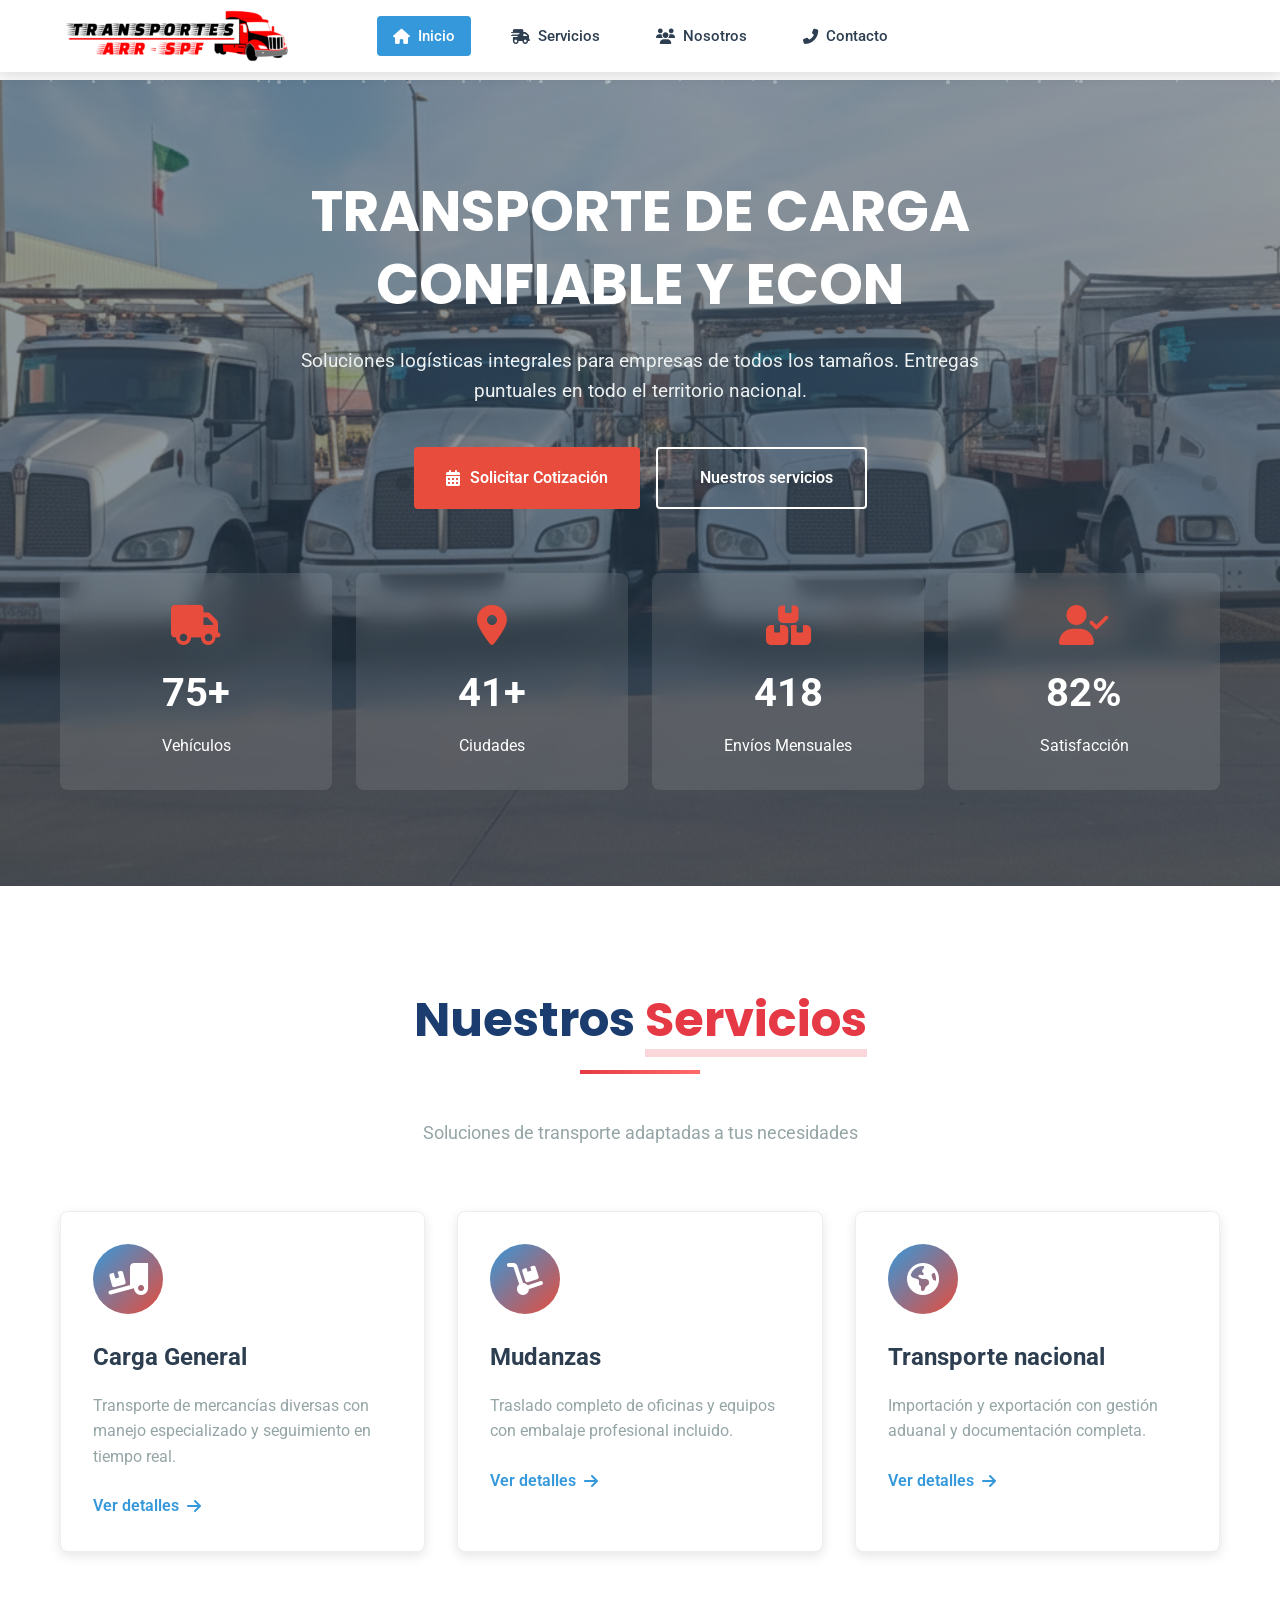
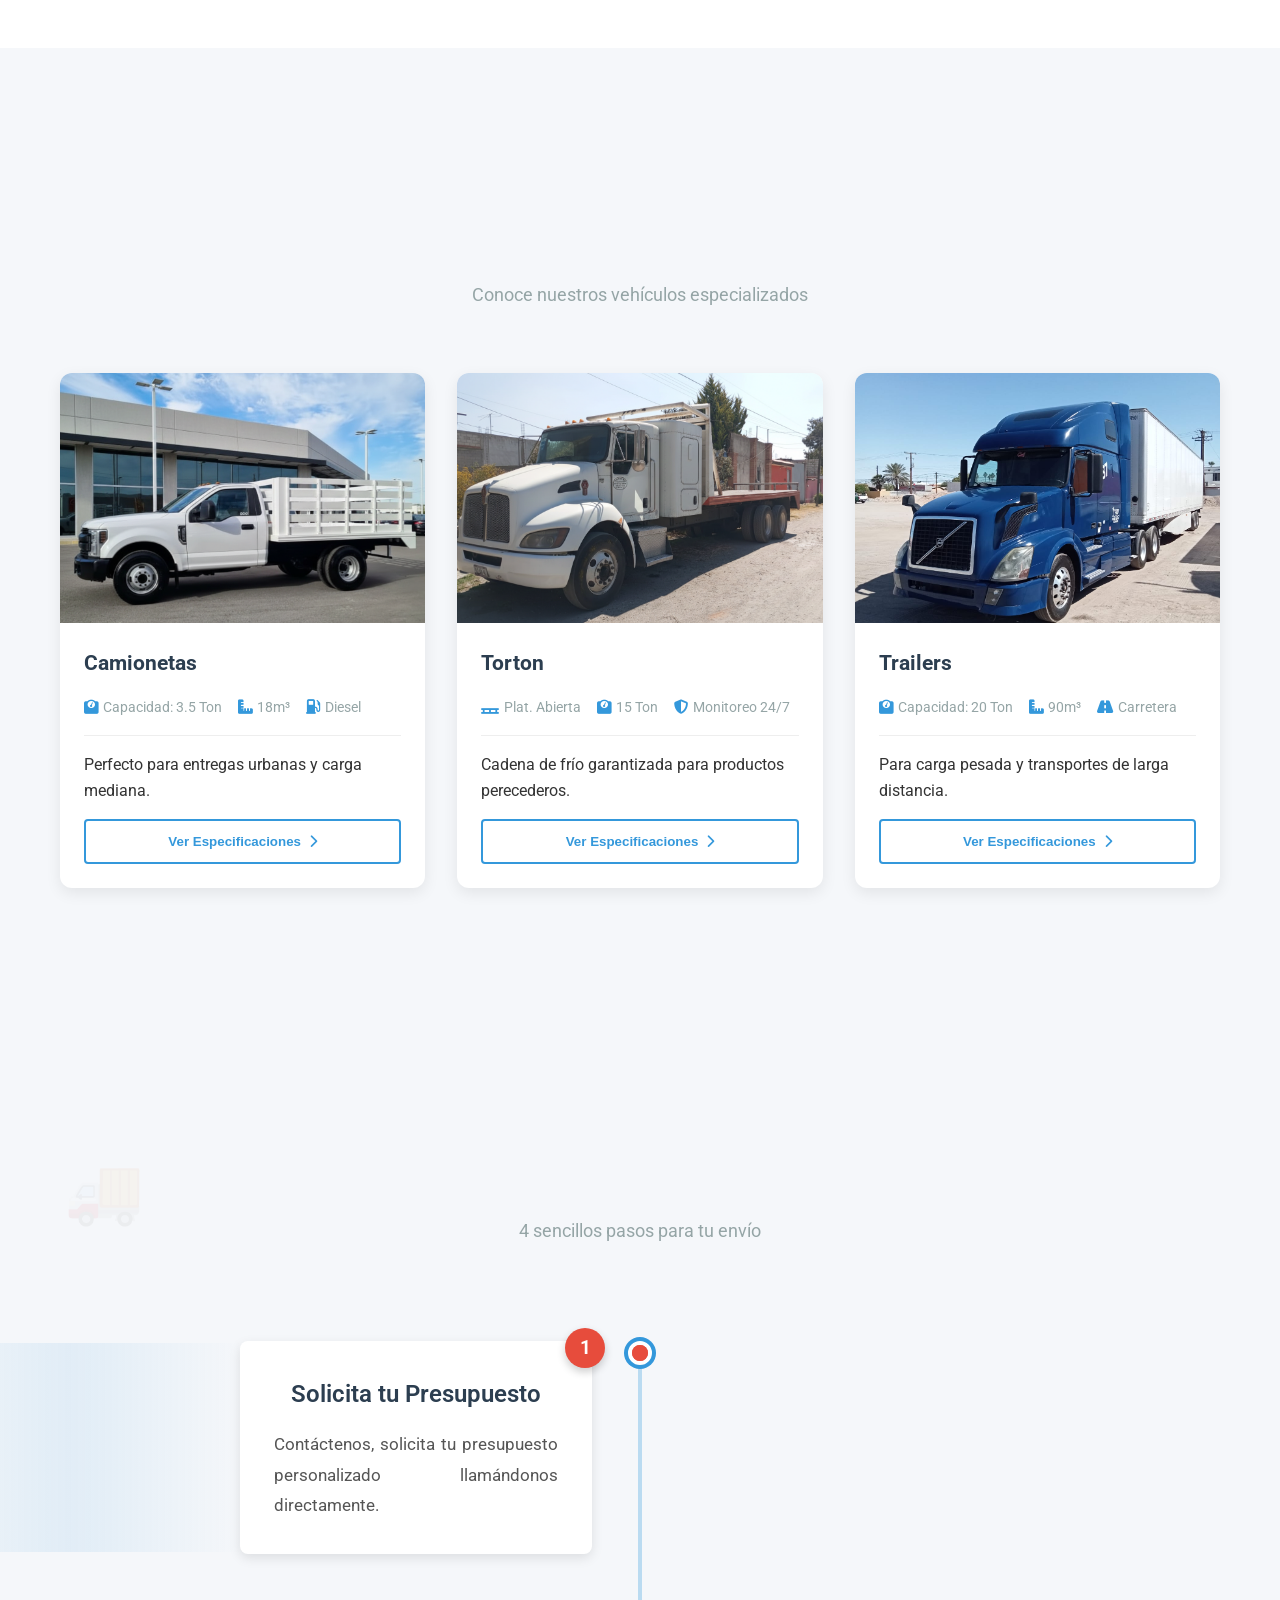
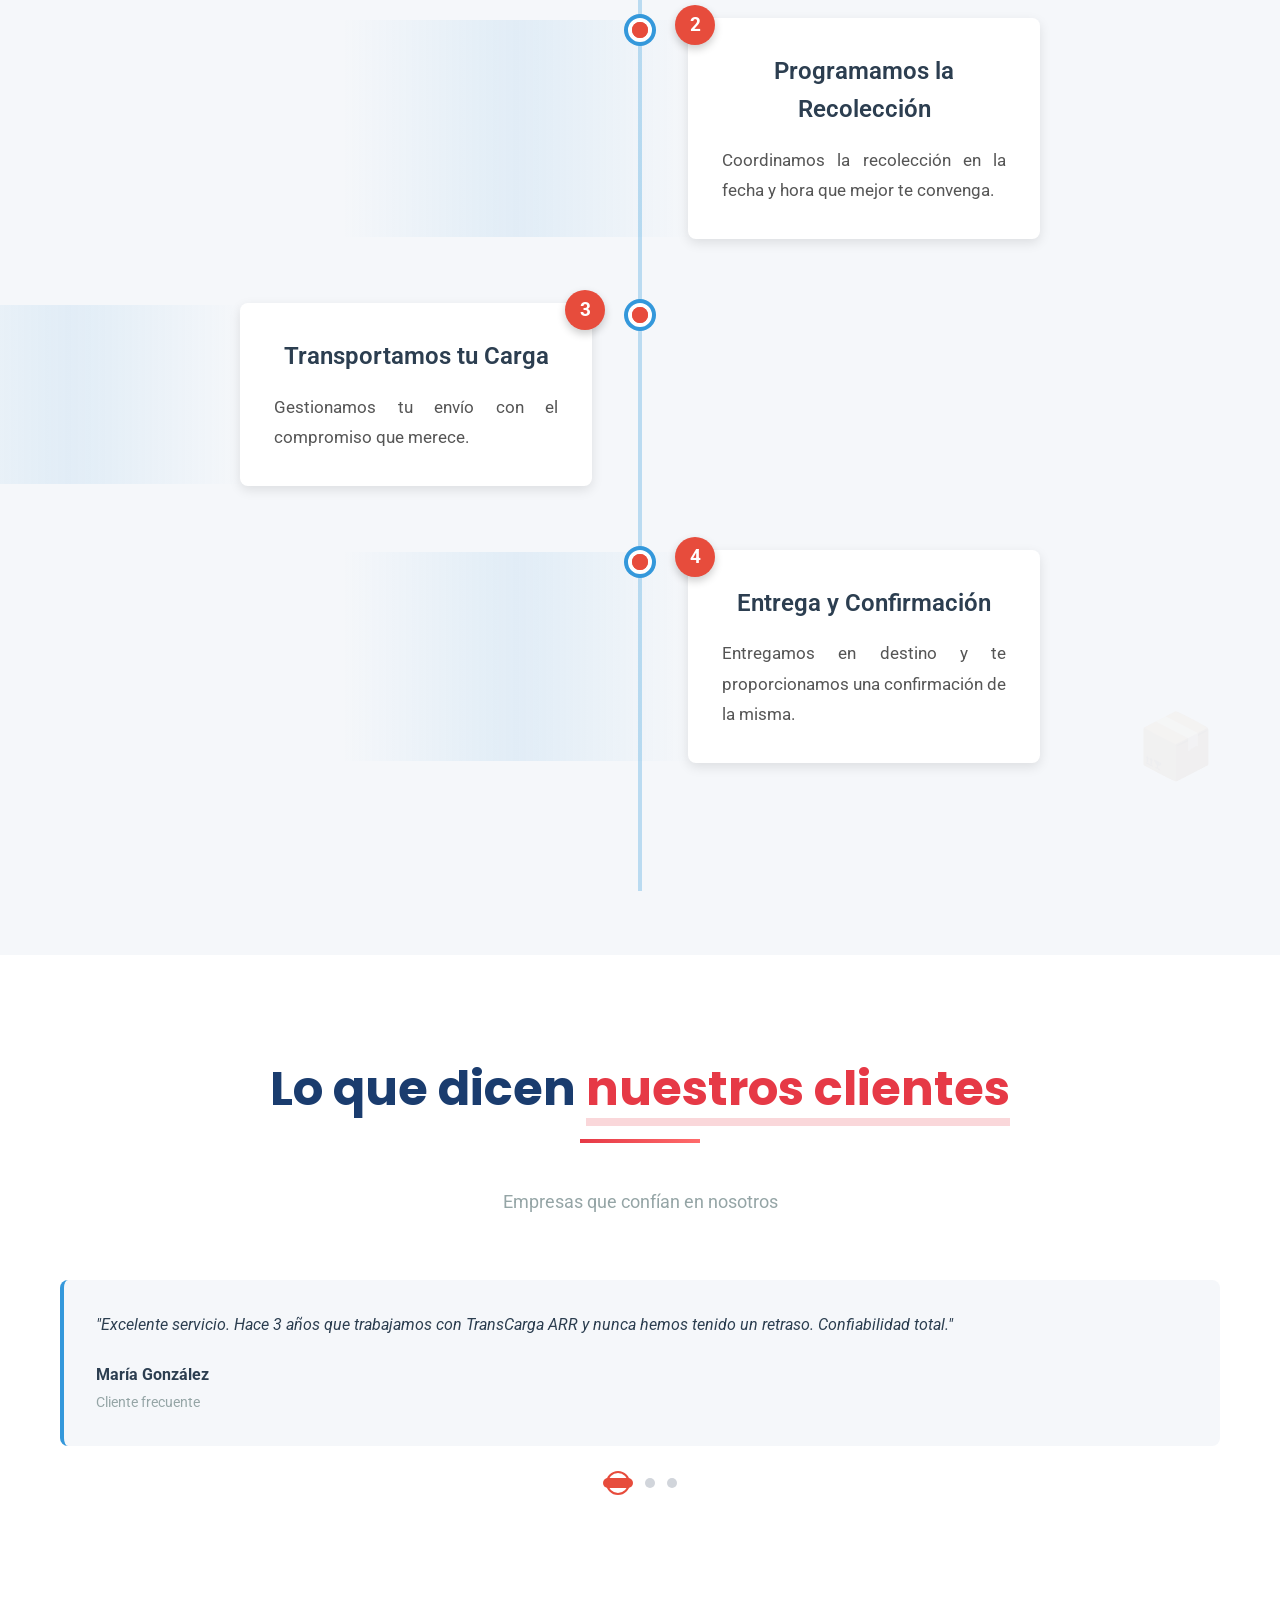
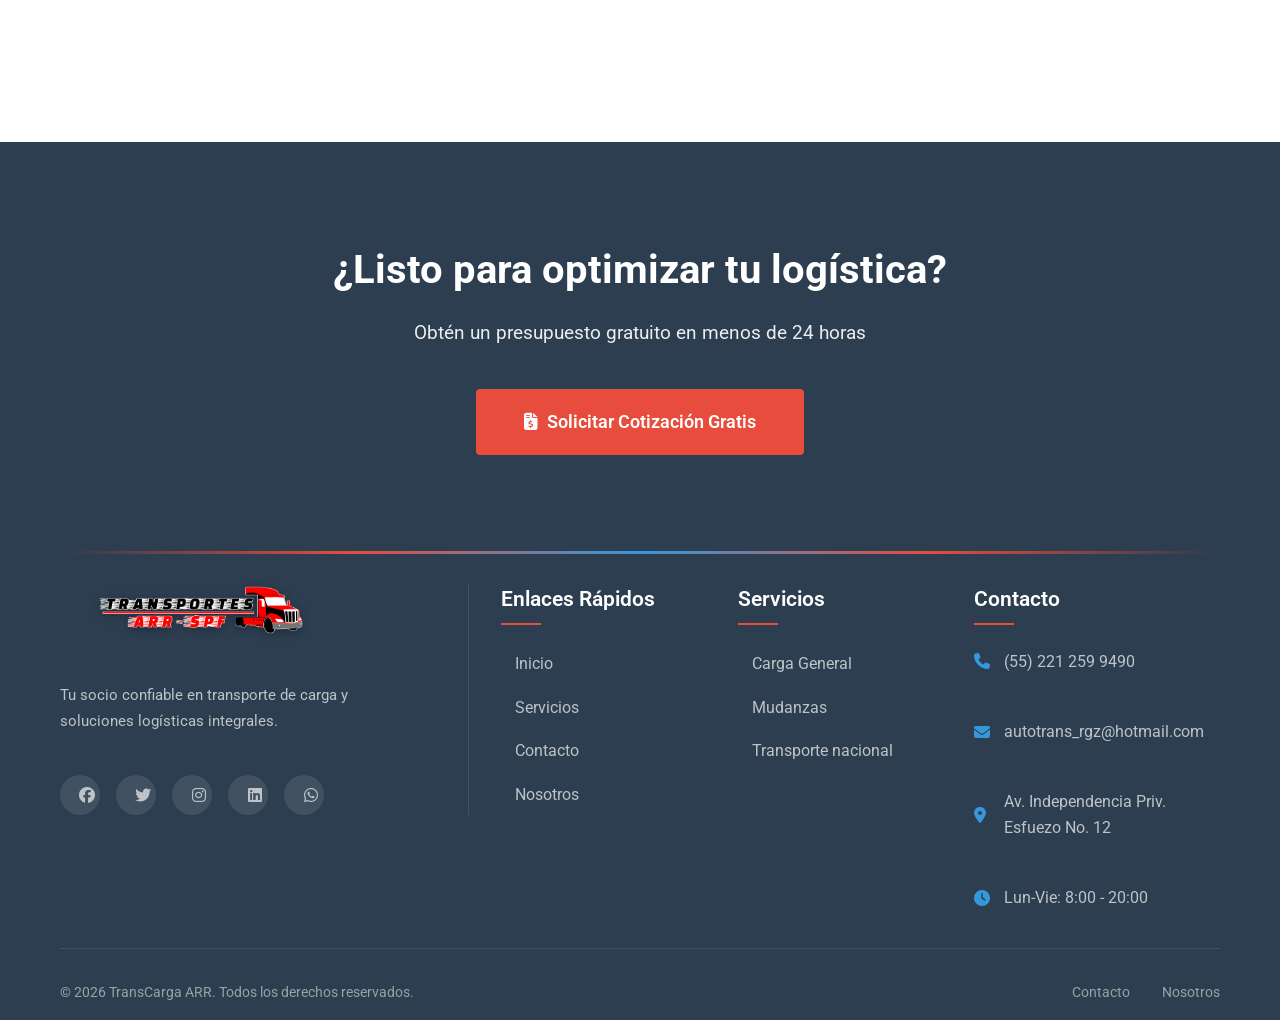
==== commit 906fcf20: "Actualizar link de Facebook a: https://www.facebook.com/share/1L9hxCfP2g/?mibextid=wwXIfr en todos l" ====
--- a/public/index.html
+++ b/public/index.html
@@ -303,7 +303,7 @@
                         Tu socio confiable en transporte de carga y soluciones logísticas integrales.
                     </p>
                     <div class="social-links">
-                        <a href="https://facebook.com/TransCargaARR" target="_blank" rel="noopener noreferrer"><i class="fab fa-facebook"></i></a>
+                        <a href="https://www.facebook.com/share/1L9hxCfP2g/?mibextid=wwXIfr" target="_blank" rel="noopener noreferrer"><i class="fab fa-facebook"></i></a>
                         <a href="https://twitter.com/TransCargaARR" target="_blank" rel="noopener noreferrer"><i class="fab fa-twitter"></i></a>
                         <a href="https://instagram.com/transcarga_arr" target="_blank" rel="noopener noreferrer"><i class="fab fa-instagram"></i></a>
                         <a href="https://linkedin.com/company/transcarga-arr" target="_blank" rel="noopener noreferrer"><i class="fab fa-linkedin"></i></a>
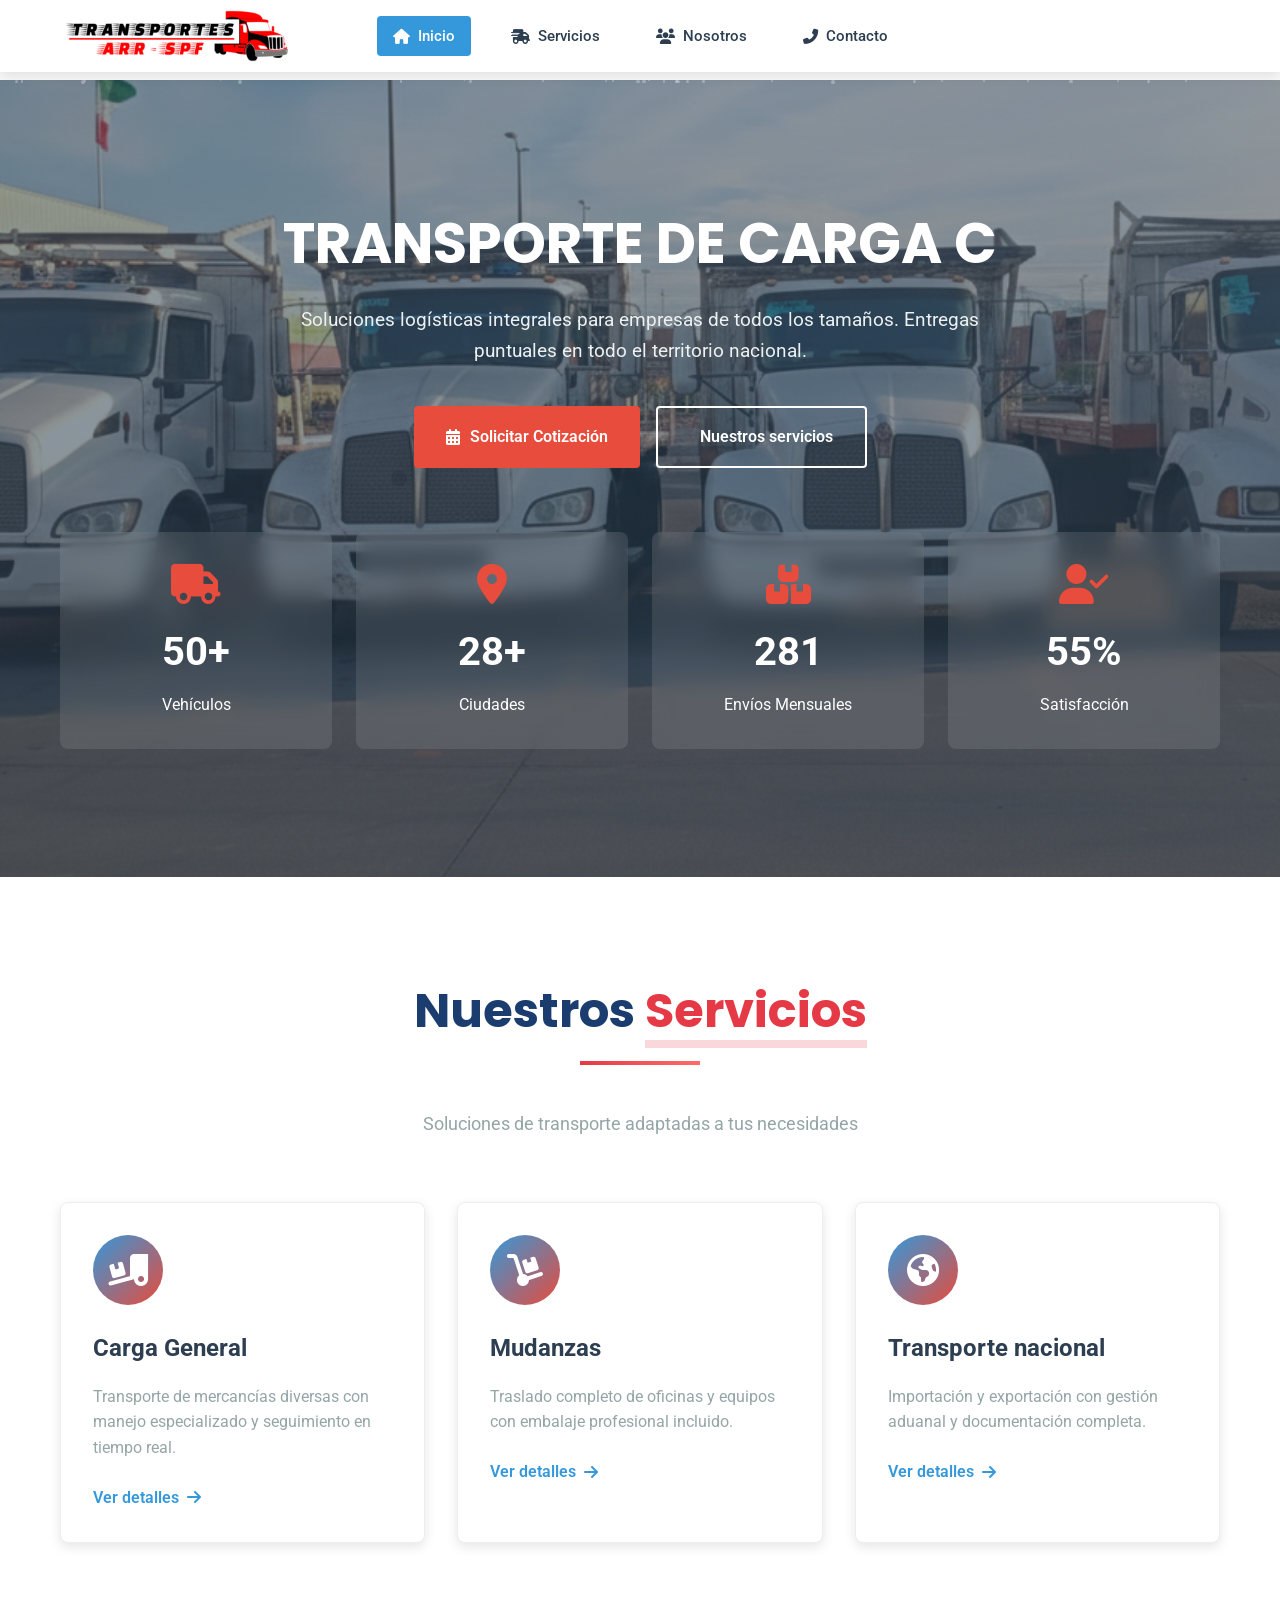
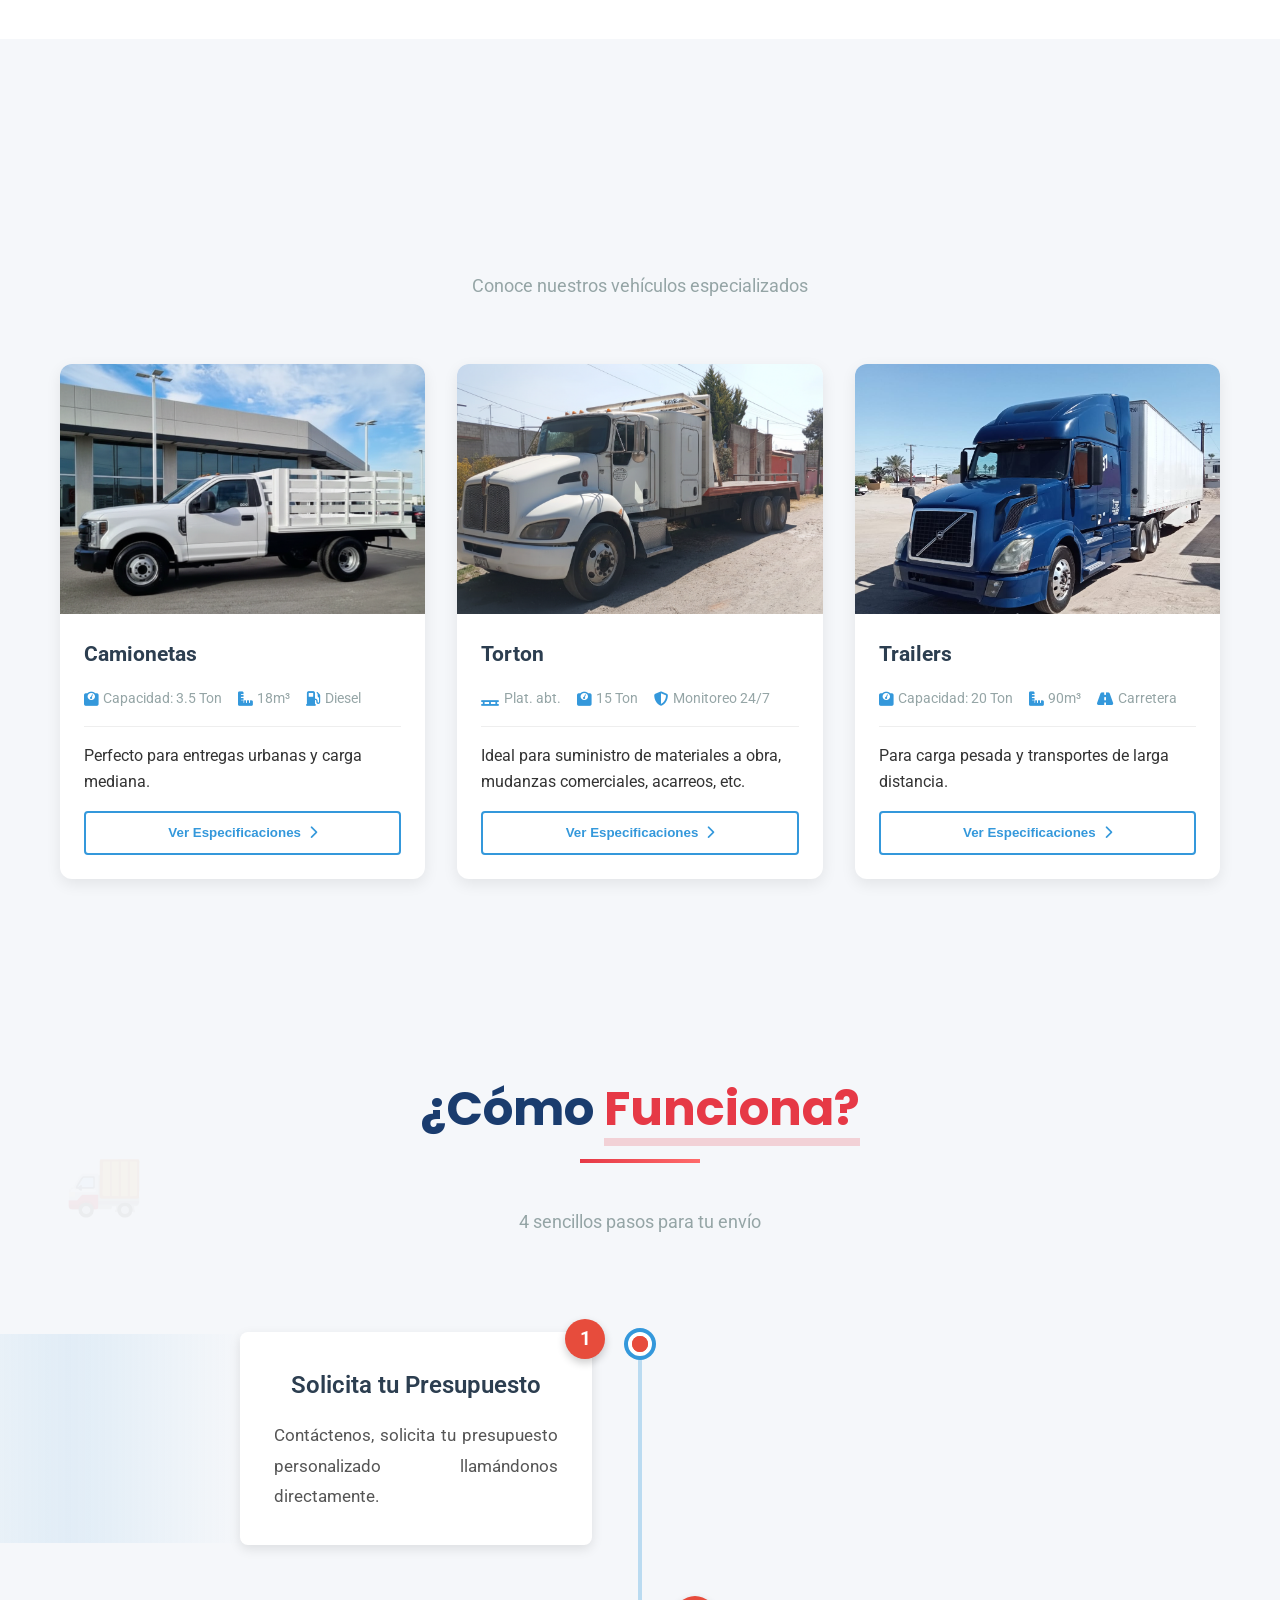
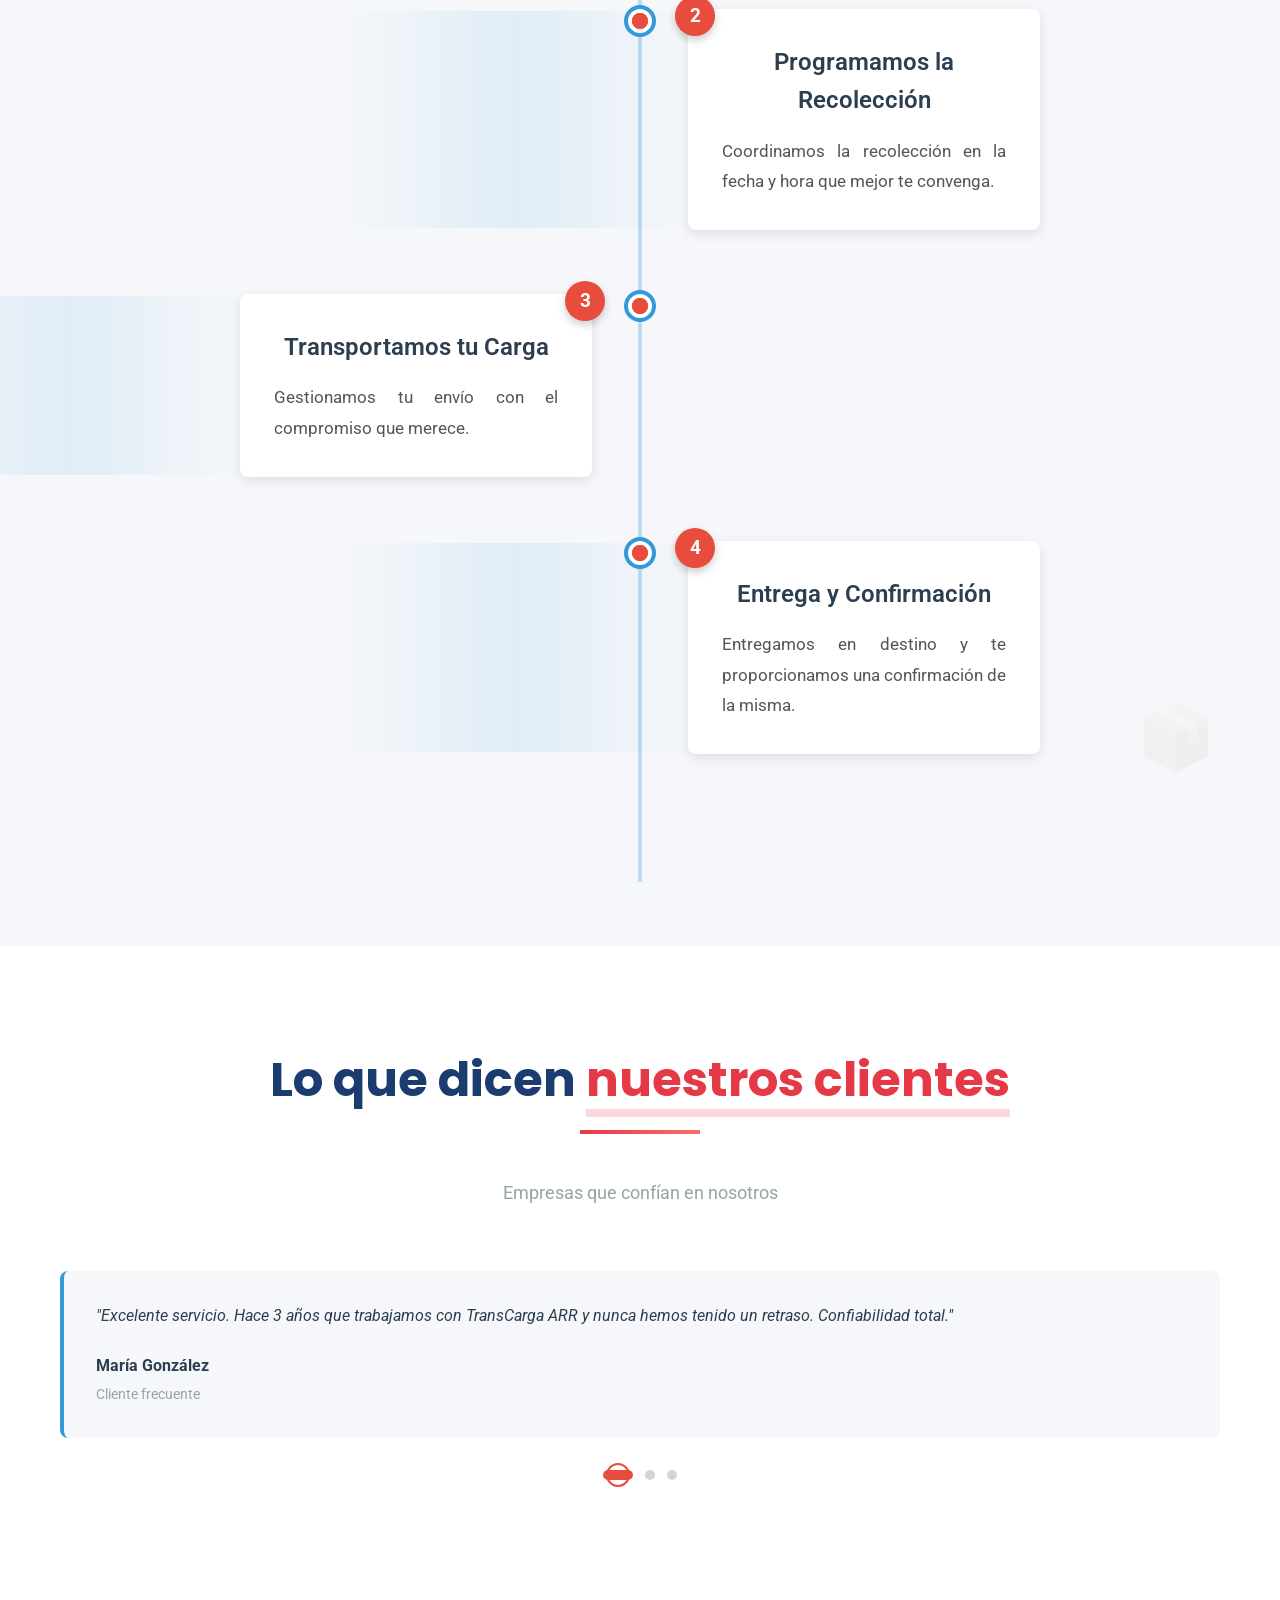
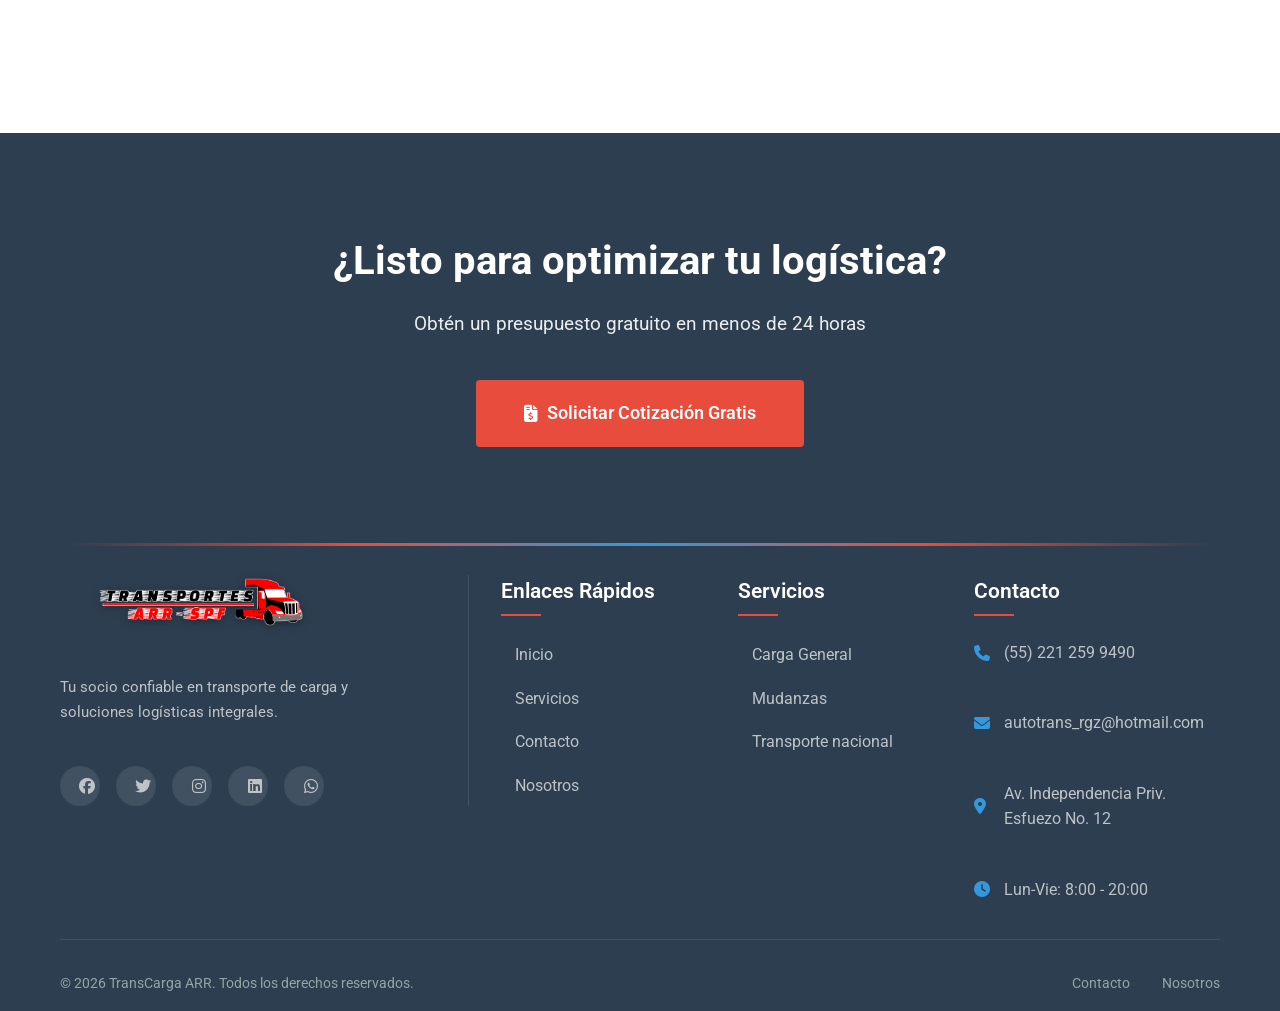
==== commit 7113fa51: "Actualizaciones recientes: modificaciones en páginas HTML, scripts y estilos, además de nuevas imáge" ====
--- a/public/index.html
+++ b/public/index.html
@@ -3,13 +3,13 @@
 <head>
     <meta charset="UTF-8">
     <meta name="viewport" content="width=device-width, initial-scale=1.0">
-    <title>TransCarga ARR - Transporte de Carga Profesional</title>
+    <title>Transporte ARR - Transporte de Carga Profesional</title>
     <meta name="description" content="Servicios de transporte de carga nacional e internacional. Logística integral, seguro incluido.">
     <meta name="keywords" content="transporte, carga, logística, fletes, camiones, distribución">
     <link rel="stylesheet" href="style.css">
     <link rel="stylesheet" href="https://cdnjs.cloudflare.com/ajax/libs/font-awesome/6.4.0/css/all.min.css">
     <link href="https://fonts.googleapis.com/css2?family=Poppins:wght@300;400;500;600;700&family=Roboto:wght@400;500;700&display=swap" rel="stylesheet">
-    <link rel="icon" type="image/x-icon" href="images/logo.png">
+    <link rel="icon" type="image/png" href="images/favicon.png">
 </head>
 <body>
     <!-- Header y Navegación -->
@@ -147,7 +147,7 @@
                 <!-- Camión 2 -->
                 <div class="fleet-card" data-camion="camion2">
                     <div class="fleet-image">
-                        <img src="images/torton/torton1.png" alt="Camión Refrigerado" loading="lazy">
+                        <img src="images/torton/torton1.png" alt="Camión Torton" loading="lazy">
                         <div class="fleet-overlay">
                             <button class="zoom-btn" data-image="imageWEB/torton/torton1.png">
                                 <i class="fas fa-search-plus"></i>
@@ -157,11 +157,11 @@
                     <div class="fleet-info">
                         <h3>Torton</h3>
                         <div class="fleet-specs">
-                            <span><i class="fas fa-pallet"></i> Plat. Abierta</span>
+                            <span><i class="fas fa-pallet"></i> Plat. abt.</span>
                             <span><i class="fas fa-weight"></i> 15 Ton</span>
                             <span><i class="fas fa-shield-alt"></i> Monitoreo 24/7</span>
                         </div>
-                        <p>Cadena de frío garantizada para productos perecederos.</p>
+                        <p>Ideal para suministro de materiales a obra, mudanzas comerciales, acarreos, etc.</p>
                         <button class="btn-details" data-target="camion2">
                             Ver Especificaciones <i class="fas fa-chevron-right"></i>
                         </button>
--- a/public/style.css
+++ b/public/style.css
@@ -42,13 +42,21 @@
     color: #333;
     background-color: #f9f9f9;
     padding-top: 80px;
+    min-height: 100vh;
 }
 
 .container {
     width: 100%;
     max-width: 1200px;
     margin: 0 auto;
-    padding: 0 20px;
+    padding: 0 clamp(10px, 5vw, 20px);
+    box-sizing: border-box;
+}
+
+@media (max-width: 480px) {
+    body {
+        padding-top: 70px;
+    }
 }
 
 /* Prevenir que imágenes desborden */
@@ -122,7 +130,7 @@
     display: flex;
     align-items: center;
     gap: 8px;
-    font-size: 0.95rem;
+    font-size: clamp(0.8rem, 2vw, 0.95rem);
     white-space: nowrap;
 }
 
@@ -185,7 +193,7 @@
     background-repeat: no-repeat;
     background-size: cover;
     background-position: center center;
-    background-attachment: scroll;
+    background-attachment: fixed;
     color: white;
     padding: 6rem 0;
     text-align: center;
@@ -278,6 +286,15 @@
         gap: 1rem;
     }
 }
+
+/* Grandes pantallas */
+@media (min-width: 1200px) {
+    .hero {
+        min-height: 70vh;
+        padding: 8rem 0;
+    }
+}
+
 /* Efecto de partículas flotantes */
 .hero::before {
     content: '';
@@ -334,17 +351,18 @@
 }
 
 .btn {
-    padding: 1rem 2rem;
+    padding: clamp(0.7rem, 2vw, 1rem) clamp(1.2rem, 3vw, 2rem);
     border-radius: 4px;
     text-decoration: none;
     font-weight: 600;
     display: inline-flex;
     align-items: center;
-    gap: 10px;
+    gap: clamp(6px, 1vw, 10px);
     transition: var(--transition);
     border: none;
     cursor: pointer;
-    font-size: 1rem;
+    font-size: clamp(0.85rem, 2vw, 1rem);
+    text-align: center;
 }
 
 .btn-primary {
@@ -372,9 +390,9 @@
     position: relative;
     z-index: 1;
     display: grid;
-    grid-template-columns: repeat(auto-fit, minmax(140px, 1fr));
-    gap: 1.5rem;
-    margin-top: 4rem;
+    grid-template-columns: repeat(auto-fit, minmax(clamp(100px, 22%, 140px), 1fr));
+    gap: clamp(1rem, 3vw, 1.5rem);
+    margin-top: clamp(2rem, 5vw, 4rem);
 }
 
 .stat-card {
@@ -386,14 +404,20 @@
 }
 
 .stat-card i {
-    font-size: 2.5rem;
+    font-size: clamp(1.8rem, 5vw, 2.5rem);
     color: var(--secondary);
     margin-bottom: 1rem;
 }
 
 .stat-card h3 {
-    font-size: 2.5rem;
+    font-size: clamp(1.5rem, 4vw, 2.5rem);
     margin-bottom: 0.5rem;
+}
+
+@media (max-width: 480px) {
+    .stat-card {
+        padding: clamp(1rem, 3vw, 2rem);
+    }
 }
 
 /* ==================== */
@@ -405,7 +429,7 @@
 }
 
 .section-title {
-    font-size: 2.5rem;
+    font-size: clamp(1.8rem, 5vw, 2.5rem);
     color: var(--primary);
     margin-bottom: 1rem;
     font-family: 'Poppins', sans-serif;
@@ -413,18 +437,31 @@
 
 .section-subtitle {
     color: var(--gray);
-    font-size: 1.1rem;
+    font-size: clamp(0.95rem, 2vw, 1.1rem);
 }
 
 .services {
-    padding: 6rem 0;
+    padding: clamp(3rem, 8vw, 6rem) 0;
     background-color: white;
+}
+
+@media (max-width: 768px) {
+    .services {
+        padding: clamp(2rem, 5vw, 4rem) 0;
+    }
 }
 
 .services-grid {
     display: grid;
-    grid-template-columns: repeat(auto-fit, minmax(280px, 1fr));
+    grid-template-columns: repeat(auto-fit, minmax(clamp(250px, 100%, 280px), 1fr));
     gap: 2rem;
+}
+
+@media (max-width: 768px) {
+    .services-grid {
+        grid-template-columns: 1fr;
+        gap: 1.5rem;
+    }
 }
 
 .service-card {
@@ -481,15 +518,35 @@
 /* FLEET GALLERY        */
 /* ==================== */
 .fleet-gallery {
-    padding: 6rem 0;
+    padding: clamp(3rem, 8vw, 6rem) 0;
     background-color: #f5f7fa;
+}
+
+@media (max-width: 768px) {
+    .fleet-gallery {
+        padding: clamp(2rem, 5vw, 4rem) 0;
+    }
 }
 
 .fleet-grid {
     display: grid;
-    grid-template-columns: repeat(auto-fit, minmax(350px, 1fr));
+    grid-template-columns: repeat(auto-fit, minmax(clamp(250px, 100%, 350px), 1fr));
     gap: 2rem;
     margin-top: 3rem;
+}
+
+@media (max-width: 768px) {
+    .fleet-grid {
+        grid-template-columns: 1fr;
+        gap: 1.5rem;
+        margin-top: 2rem;
+    }
+}
+
+@media (max-width: 480px) {
+    .fleet-grid {
+        gap: 1rem;
+    }
 }
 
 .fleet-card {
@@ -508,9 +565,21 @@
 
 .fleet-image {
     position: relative;
-    height: 250px;
+    height: clamp(200px, 50vw, 250px);
     max-height: 50vw;
     overflow: hidden;
+}
+
+@media (max-width: 768px) {
+    .fleet-image {
+        height: clamp(180px, 60vw, 220px);
+    }
+}
+
+@media (max-width: 480px) {
+    .fleet-image {
+        height: clamp(150px, 70vw, 180px);
+    }
 }
 
 .fleet-image img {
@@ -620,8 +689,14 @@
 /* HOW IT WORKS         */
 /* ==================== */
 .how-it-works {
-    padding: 6rem 0;
+    padding: clamp(3rem, 8vw, 6rem) 0;
     background-color: #f5f7fa;
+}
+
+@media (max-width: 768px) {
+    .how-it-works {
+        padding: clamp(2rem, 5vw, 4rem) 0;
+    }
 }
 
 .timeline {
@@ -713,7 +788,7 @@
 
 .timeline-content h3 {
     color: var(--primary);
-    font-size: 1.5rem;
+    font-size: clamp(1.2rem, 3vw, 1.5rem);
     margin-bottom: 1rem;
     font-weight: 600;
 }
@@ -724,7 +799,7 @@
     text-align: justify;
     text-justify: inter-word;  
     margin: 0;
-    font-size: 1.05rem;
+    font-size: clamp(0.9rem, 2vw, 1.05rem);
     hyphens: auto;
     word-spacing: normal;
     max-width: 100%;
@@ -751,7 +826,15 @@
 /* Animación de entrada progresiva */
 .timeline-item {
     opacity: 0;
-    transform: translateY(30px);
+    will-change: transform, opacity;
+}
+
+.timeline-item:nth-child(odd) {
+    transform: translateX(-50px) translateY(30px);
+}
+
+.timeline-item:nth-child(even) {
+    transform: translateX(50px) translateY(30px);
 }
 
 .timeline-item.visible {
@@ -761,7 +844,7 @@
 @keyframes slideInTimeline {
     to {
         opacity: 1;
-        transform: translateY(0);
+        transform: translateX(0) translateY(0);
     }
 }
 
@@ -866,8 +949,14 @@
 /* TESTIMONIALS         */
 /* ==================== */
 .testimonials {
-    padding: 6rem 0;
+    padding: clamp(3rem, 8vw, 6rem) 0;
     background-color: white;
+}
+
+@media (max-width: 768px) {
+    .testimonials {
+        padding: clamp(2rem, 5vw, 4rem) 0;
+    }
 }
 
 .testimonials-grid {
@@ -905,24 +994,30 @@
 .cta {
     background: linear-gradient(135deg, var(--primary), var(--dark));
     color: white;
-    padding: 6rem 0;
+    padding: clamp(3rem, 8vw, 6rem) 0;
     text-align: center;
 }
 
+@media (max-width: 768px) {
+    .cta {
+        padding: clamp(2rem, 5vw, 4rem) 0;
+    }
+}
+
 .cta h2 {
-    font-size: 2.5rem;
+    font-size: clamp(1.8rem, 5vw, 2.5rem);
     margin-bottom: 1rem;
 }
 
 .cta p {
-    font-size: 1.2rem;
+    font-size: clamp(0.95rem, 2.5vw, 1.2rem);
     margin-bottom: 2.5rem;
     opacity: 0.9;
 }
 
 .btn-large {
-    padding: 1.2rem 3rem;
-    font-size: 1.1rem;
+    padding: clamp(0.8rem, 2vw, 1.2rem) clamp(1.5rem, 4vw, 3rem);
+    font-size: clamp(0.95rem, 2vw, 1.1rem);
 }
 
 /* ========================================================================= */
@@ -936,7 +1031,7 @@
 .footer {
     background-color: var(--dark);
     color: white;
-    padding: 2rem 0 1rem;
+    padding: clamp(1.5rem, 4vw, 2rem) 0 clamp(0.8rem, 2vw, 1rem);
     position: relative;
 }
 
@@ -1010,8 +1105,8 @@
 }
 
 .footer .logo-img {
-    width: 250px;
-    height: 250px;
+    width: clamp(120px, 40vw, 250px);
+    height: clamp(120px, 40vw, 250px);
     object-fit: contain;
     flex-shrink: 0;
     filter: drop-shadow(0 2px 4px rgba(0,0,0,0.3));
@@ -1597,12 +1692,13 @@
 
 .service-zoom-modal-content {
     position: relative;
-    width: auto;
+    width: 80vw;
+    height: auto;
     max-width: 800px;
-    max-height: 85vh;
+    max-height: 90vh;
     background: white;
     border-radius: 12px;
-    overflow: hidden;
+    overflow-y: auto;
     box-shadow: 0 20px 60px rgba(0, 0, 0, 0.5);
     display: flex;
     flex-direction: column;
@@ -1614,17 +1710,15 @@
     display: flex;
     align-items: center;
     justify-content: center;
-    padding: 30px;
-    background: #f8f9fa;
-    min-height: 300px;
-    max-height: 60vh;
+    padding: 10px;
+    background: white;
+    border-radius: 8px;
+    margin: 10px;
     overflow: hidden;
 }
 
 .service-zoom-modal-image {
-    max-width: 100%;
-    max-height: 100%;
-    width: auto;
+    width: 100%;
     height: auto;
     object-fit: contain;
     display: block;
@@ -1634,14 +1728,15 @@
 
 /* Área de texto en la parte inferior */
 .service-zoom-text-area {
-    padding: 25px;
-    background: white;
-    border-top: 1px solid #eee;
+    padding: 10px;
+    background: #f8f9fa;
+    border-radius: 8px;
+    margin: 10px;
     flex-shrink: 0;
 }
 
 .service-zoom-text-title {
-    font-size: 1.4rem;
+    font-size: clamp(1.1rem, 3vw, 1.4rem);
     color: var(--primary);
     margin-bottom: 10px;
     font-weight: 600;
@@ -1650,7 +1745,7 @@
 .service-zoom-text-description {
     color: #666;
     line-height: 1.6;
-    font-size: 1rem;
+    font-size: clamp(0.85rem, 2vw, 1rem);
     margin: 0;
 }
 
@@ -1713,9 +1808,8 @@
 
 .modal-content {
     background: white;
-    margin: 2% auto;
-    width: 90%;
-    max-width: 1000px;
+    margin: clamp(1rem, 5vh, 2%) auto;
+    width: clamp(95vw, 90%, 1000px);
     border-radius: 12px;
     animation: modalOpen 0.3s ease;
 }
@@ -1800,6 +1894,19 @@
     min-height: 500px;
 }
 
+@media (max-width: 1024px) {
+    .details-grid {
+        gap: 1.5rem;
+    }
+}
+
+@media (max-width: 768px) {
+    .details-grid {
+        grid-template-columns: 1fr;
+        min-height: auto;
+    }
+}
+
 .details-image {
     background: #f5f7fa;
     padding: 2rem;
@@ -1860,8 +1967,14 @@
 
 .specs-grid {
     display: grid;
-    grid-template-columns: repeat(2, 1fr);
+    grid-template-columns: repeat(auto-fit, minmax(clamp(150px, 100%, 200px), 1fr));
     gap: 1rem;
+}
+
+@media (max-width: 768px) {
+    .specs-grid {
+        grid-template-columns: 1fr;
+    }
 }
 
 .spec-item {
@@ -1908,14 +2021,14 @@
 /* Galería dentro del modal */
 .image-gallery {
     display: grid;
-    grid-template-columns: repeat(4, 1fr);
+    grid-template-columns: repeat(auto-fit, minmax(clamp(60px, 20%, 80px), 1fr));
     gap: 10px;
     margin-top: 1rem;
 }
 
 .gallery-thumb {
     width: 100%;
-    height: 80px;
+    height: clamp(60px, 20%, 80px);
     object-fit: cover;
     border-radius: 4px;
     cursor: pointer;
@@ -1954,29 +2067,37 @@
         max-height: 45px;
     }
 
-    .nav-menu {
-        position: fixed;
-        left: -100%;
-        top: 70px;
-        flex-direction: column;
-        background-color: white;
-        width: 100%;
-        text-align: center;
-        transition: 0.3s;
-        box-shadow: 0 10px 27px rgba(0,0,0,0.05);
-        padding: 2rem 0;
-        gap: 0;
-        z-index: 999;
-    }
-
-    .nav-menu.active {
-        left: 0;
-    }
-
-    .nav-link {
-        padding: 1.5rem;
-        justify-content: center;
-    }
+.nav-menu {
+    position: fixed;
+    left: -100%;
+    top: 70px;
+    flex-direction: column;
+    background-color: white;
+    width: 100%;
+    text-align: center;
+    transition: 0.3s;
+    box-shadow: 0 10px 27px rgba(0,0,0,0.05);
+    padding: 2rem 0;
+    gap: 0;
+    z-index: 999;
+    max-height: calc(100vh - 70px);
+    overflow-y: auto;
+}
+
+.nav-menu.active {
+    left: 0;
+}
+
+.nav-link {
+    padding: clamp(1rem, 4vw, 1.5rem);
+    justify-content: center;
+    width: 100%;
+    border-bottom: 1px solid rgba(0,0,0,0.05);
+}
+
+.nav-menu.active {
+    left: 0;
+}
 
     .hero-title {
         font-size: 2rem;
@@ -2033,16 +2154,18 @@
     
     .service-zoom-modal-content {
         max-width: 95%;
+        width: 90vw;
+        height: auto;
         max-height: 90vh;
     }
     
     .service-zoom-image-container {
-        padding: 15px;
-        max-height: 50vh;
+        padding: 10px;
+        max-height: 70vh;
     }
     
     .service-zoom-text-area {
-        padding: 15px;
+        padding: 10px;
     }
     
     .service-zoom-text-title {
@@ -2064,35 +2187,73 @@
 
 @media (max-width: 480px) {
     .hero-title {
-        font-size: 1.7rem;
-        letter-spacing: -0.5px;
-        margin-bottom: 0.8rem;
+        font-size: clamp(1.3rem, 4vw, 1.7rem);
+        line-height: 1.4;
+        padding: 0 5px;
+        word-break: break-word;
+    }
+
+    .hero {
+        min-height: 40vh;
+        padding: 3rem 0;
+    }
+
+    .hero-buttons {
+        flex-direction: column;
+        gap: 0.8rem;
+    }
+
+    .btn {
+        padding: 0.6rem 1rem;
+        gap: 5px;
+        font-size: 0.8rem;
+        width: 100%;
+    }
+
+    .service-card {
+        padding: clamp(1rem, 3vw, 2rem);
     }
 
     .section-title {
-        font-size: 1.6rem;
-    }
-
-    .hero-stats {
-        grid-template-columns: repeat(2, 1fr);
-        gap: 1rem;
-    }
-
-    .stat-card {
-        padding: 1rem;
+        font-size: clamp(1.3rem, 4vw, 1.7rem);
+    }
+
+    .fleet-info {
+        padding: clamp(1rem, 2vw, 1.5rem);
+    }
+
+    .fleet-specs {
+        flex-wrap: wrap;
+        gap: 0.5rem;
+    }
+
+    .timeline-content {
+        padding: clamp(1.5rem, 3vw, 3.5rem) clamp(1rem, 2vw, 3rem);
+    }
+
+    .statistics-section {
+        padding: 2rem 0;
     }
 
     .stat-card h3 {
-        font-size: 1.8rem;
-    }
-
-    .container {
-        padding: 0 15px;
-    }
-
-    .hero-subtitle {
-        font-size: 1rem;
-    }
+        font-size: clamp(1.3rem, 3.5vw, 1.8rem);
+    }
+
+    .contact-form-container-modern {
+        padding: clamp(1.5rem, 3vw, 2rem);
+    }
+
+    .form-group-modern input,
+    .form-group-modern textarea,
+    .form-group-modern select {
+        font-size: 16px;
+    }
+
+    .modal-content {
+        width: clamp(90vw, 95%, 100vw);
+        margin: 10% auto;
+    }
+}
     
     .service-detail-image {
         height: 200px;
@@ -2100,12 +2261,14 @@
     
     .service-zoom-modal-content {
         max-width: 98%;
+        width: 95vw;
+        height: auto;
         max-height: 95vh;
     }
     
     .service-zoom-image-container {
         padding: 10px;
-        max-height: 45vh;
+        max-height: 60vh;
     }
 }
 
@@ -3541,7 +3704,8 @@
 .step-number {
     position: absolute;
     top: -20px;
-    left: -20px;
+    left: 50%;
+    transform: translateX(-50%);
     width: 55px;
     height: 55px;
     background: linear-gradient(135deg, var(--secondary), #ff6b6b);
@@ -3560,17 +3724,17 @@
 
 @keyframes numberPulse {
     0%, 100% {
-        transform: scale(1);
+        transform: translateX(-50%) scale(1);
         box-shadow: 0 8px 20px rgba(231, 76, 60, 0.4);
     }
     50% {
-        transform: scale(1.08);
+        transform: translateX(-50%) scale(1.08);
         box-shadow: 0 12px 30px rgba(231, 76, 60, 0.6);
     }
 }
 
 .process-step:hover .step-number {
-    transform: scale(1.15) rotate(360deg);
+    transform: translateX(-50%) scale(1.15) rotate(360deg);
     box-shadow: 0 15px 35px rgba(231, 76, 60, 0.7);
     animation: none;
 }
@@ -3717,7 +3881,8 @@
         height: 50px;
         font-size: 1.3rem;
         top: -18px;
-        left: -18px;
+        left: 50%;
+        transform: translateX(-50%);
     }
     
     .step-content h4 {
@@ -3748,6 +3913,8 @@
         width: 45px;
         height: 45px;
         font-size: 1.2rem;
+        left: 50%;
+        transform: translateX(-50%);
     }
     
     .step-content h4 {
@@ -7527,23 +7694,23 @@
     bottom: 30px;
     left: 50%;
     transform: translateX(-50%);
-    background: linear-gradient(135deg, rgba(44, 62, 80, 0.95), rgba(52, 73, 94, 0.95));
-    color: white;
-    padding: 20px 35px;
-    border-radius: 15px;
-    max-width: 85%;
+    background: linear-gradient(135deg, rgba(255, 255, 255, 0.95), rgba(248, 249, 250, 0.95));
+    color: #2c3e50;
+    padding: 25px 40px;
+    border-radius: 20px;
+    max-width: 80%;
     text-align: center;
-    backdrop-filter: blur(15px);
-    box-shadow: 0 10px 30px rgba(0, 0, 0, 0.4);
-    border: 1px solid rgba(255, 255, 255, 0.1);
+    backdrop-filter: blur(20px);
+    box-shadow: 0 15px 40px rgba(0, 0, 0, 0.3);
+    border: 2px solid rgba(255, 255, 255, 0.2);
     animation: slideUpCaption 0.5s ease 0.3s backwards;
 }
 
 .gallery-lightbox-caption h4 {
-    margin: 0 0 8px 0;
-    font-size: 1.3rem;
+    margin: 0 0 10px 0;
+    font-size: 1.4rem;
     font-weight: 700;
-    color: #fff;
+    color: #2c3e50;
     display: flex;
     align-items: center;
     justify-content: center;
@@ -7551,16 +7718,16 @@
 }
 
 .gallery-lightbox-caption h4::before {
-    content: '📸';
-    font-size: 1.4rem;
+    content: '🚛';
+    font-size: 1.5rem;
 }
 
 .gallery-lightbox-caption p {
     margin: 0;
-    font-size: 0.95rem;
+    font-size: 1rem;
     line-height: 1.6;
-    color: rgba(255, 255, 255, 0.9);
-    font-weight: 400;
+    color: #34495e;
+    font-weight: 500;
 }
 
 @keyframes slideUpCaption {
@@ -7577,12 +7744,16 @@
 @media (max-width: 768px) {
     .gallery-lightbox-caption {
         max-width: 90%;
-        padding: 15px 20px;
+        padding: 20px 25px;
         bottom: 20px;
     }
     
     .gallery-lightbox-caption h4 {
-        font-size: 1.1rem;
+        font-size: 1.2rem;
+    }
+    
+    .gallery-lightbox-caption p {
+        font-size: 0.9rem;
     }
     
     .gallery-lightbox-caption p {
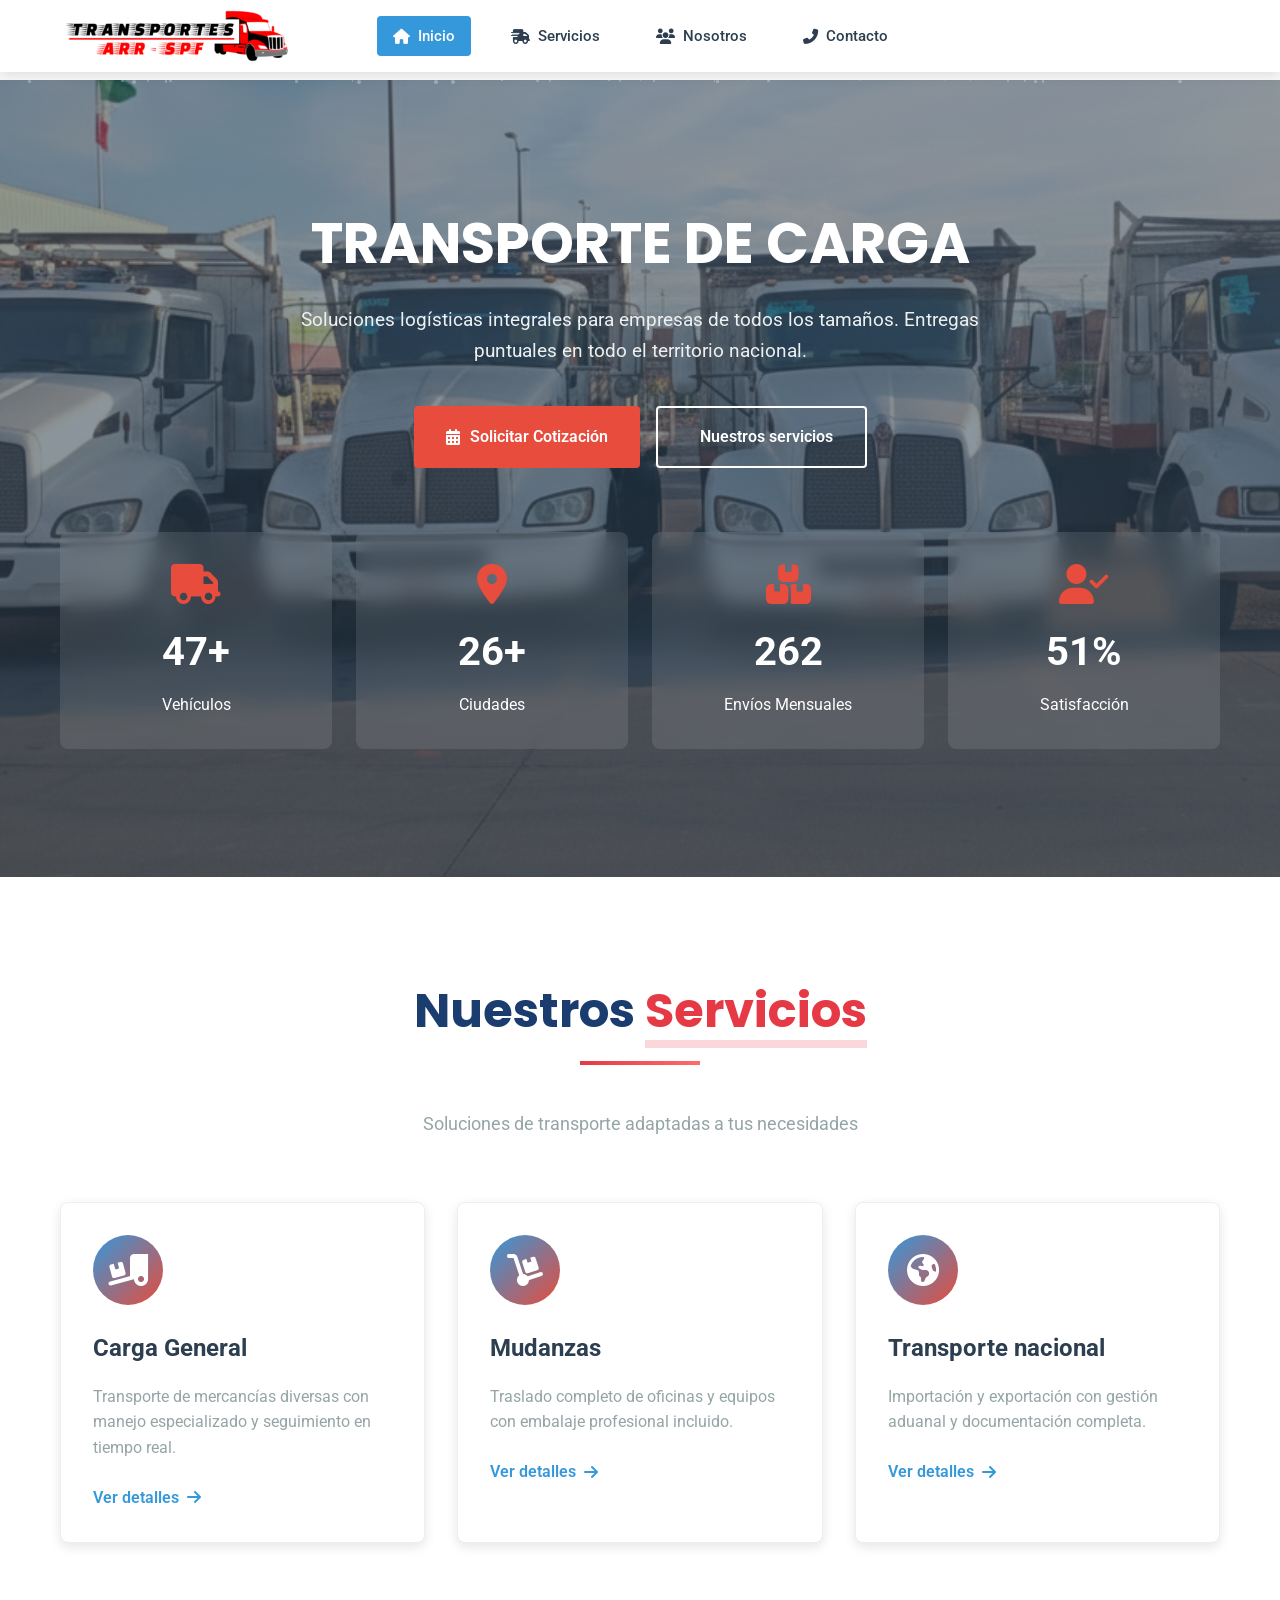
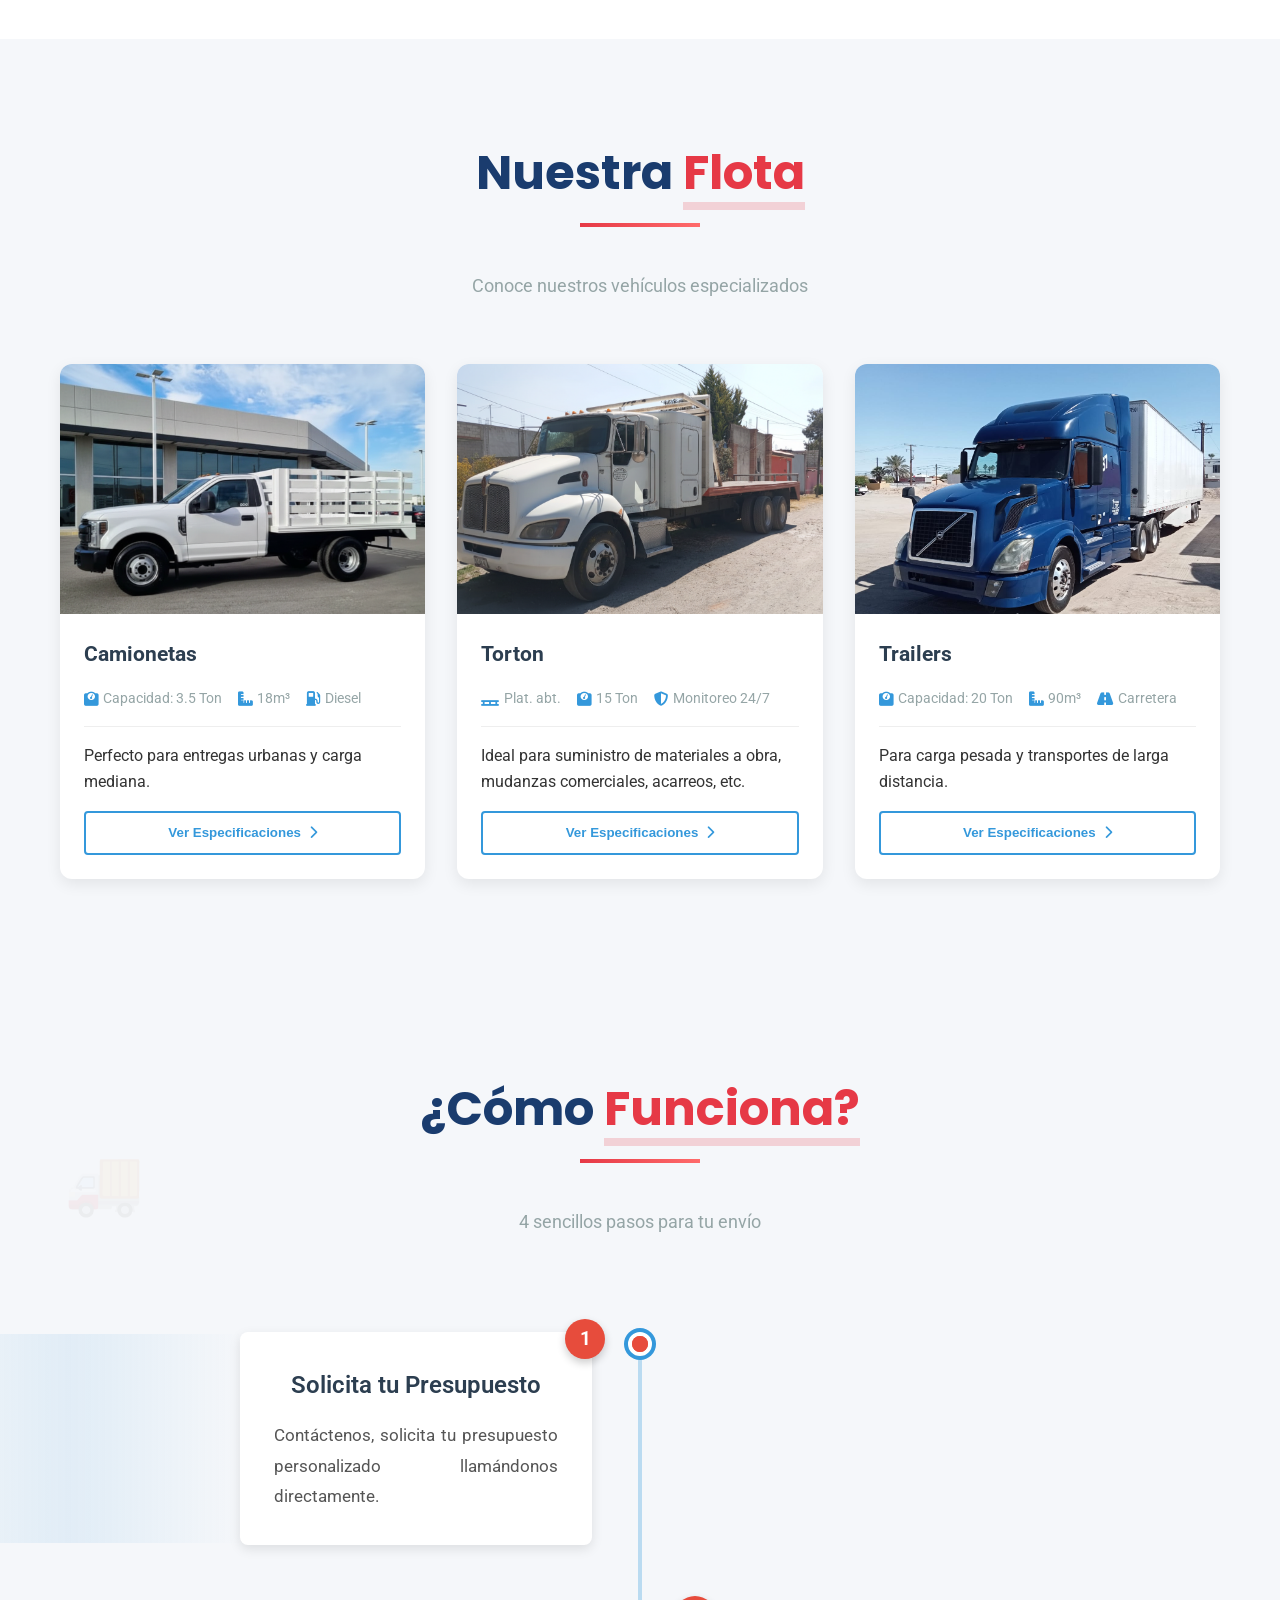
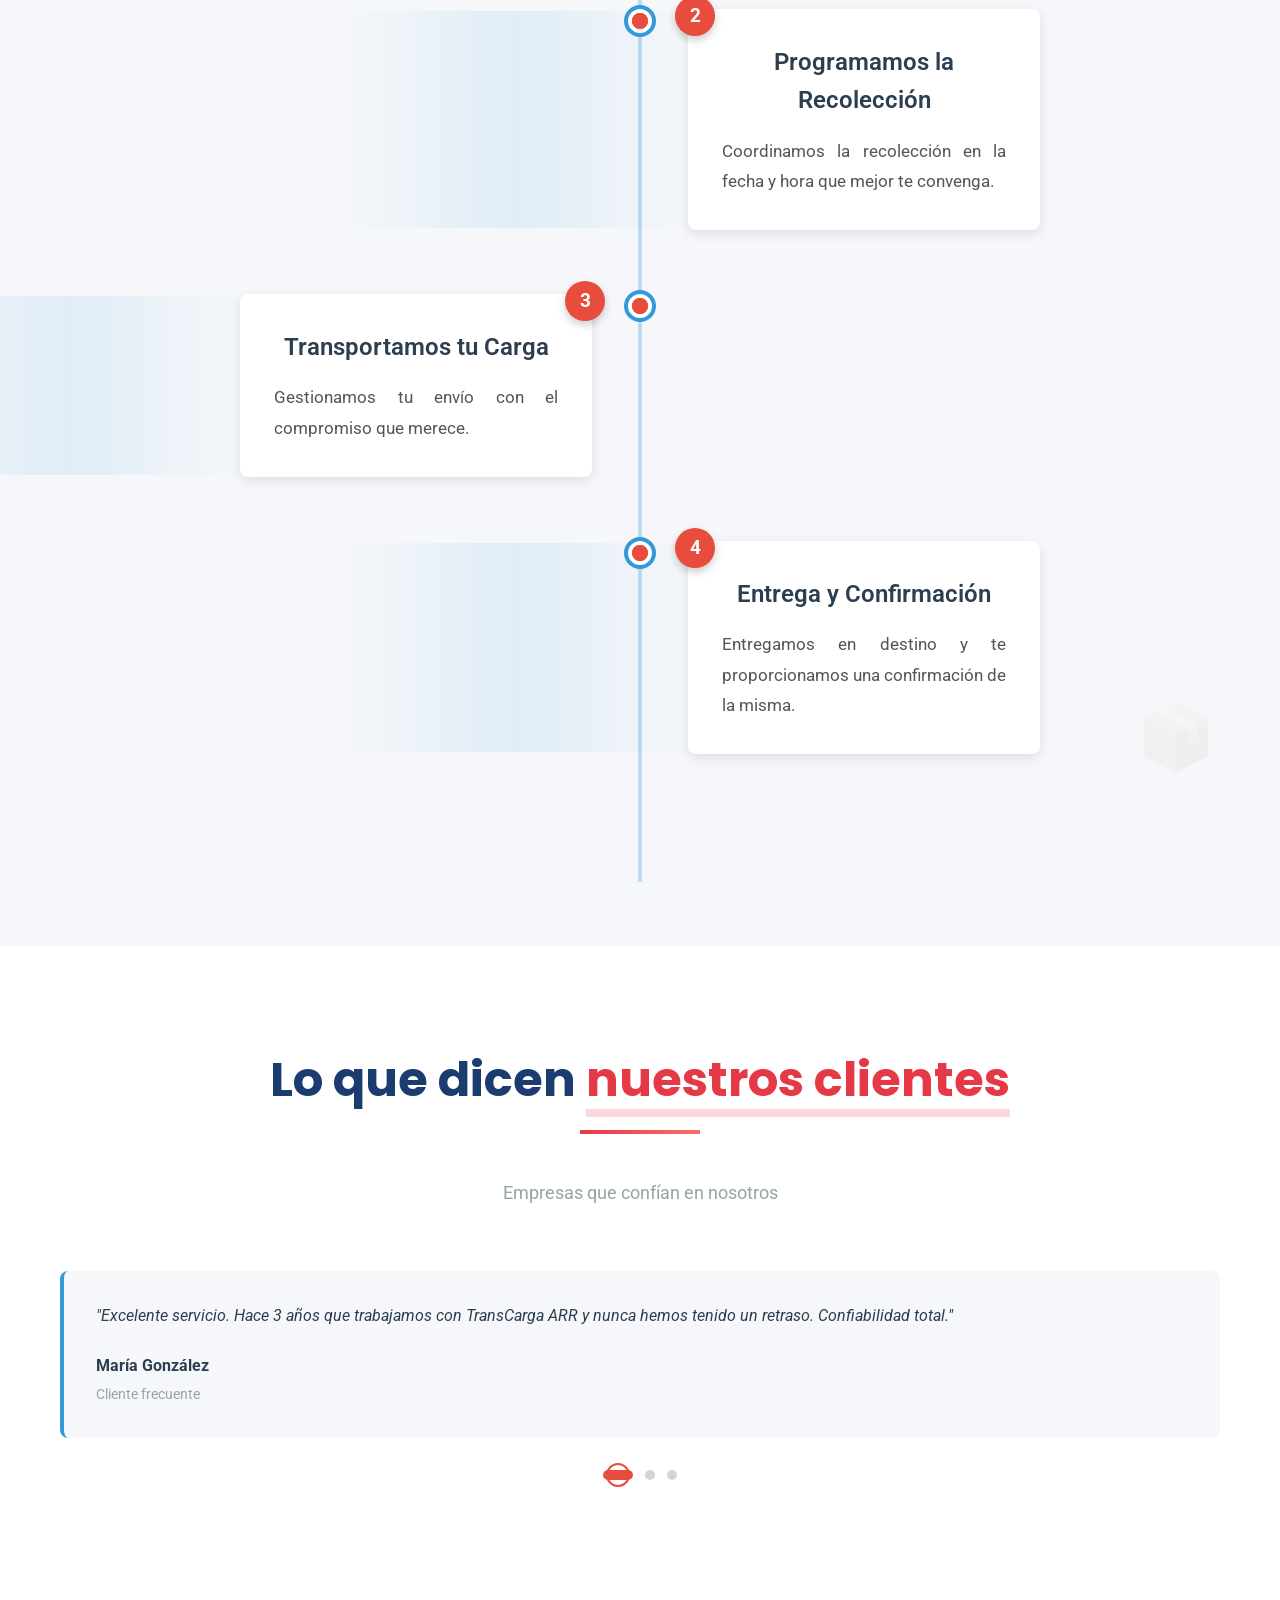
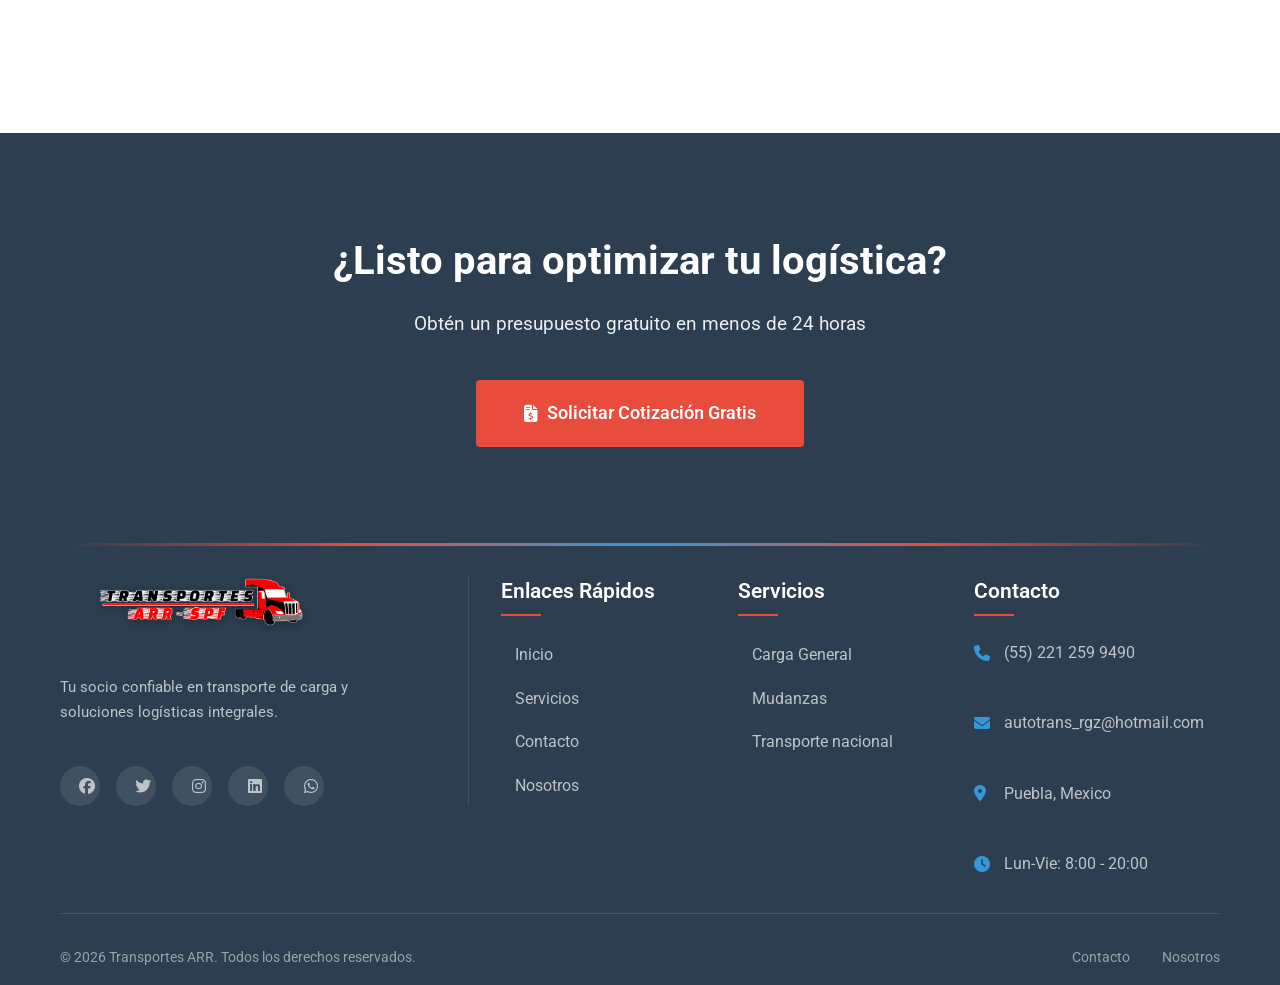
==== commit 78b4bc11: "Actualizar enlaces sociales y correcciones responsive - Unificar enlaces sociales en todas las págin" ====
--- a/public/index.html
+++ b/public/index.html
@@ -304,9 +304,9 @@
                     </p>
                     <div class="social-links">
                         <a href="https://www.facebook.com/share/1L9hxCfP2g/?mibextid=wwXIfr" target="_blank" rel="noopener noreferrer"><i class="fab fa-facebook"></i></a>
-                        <a href="https://twitter.com/TransCargaARR" target="_blank" rel="noopener noreferrer"><i class="fab fa-twitter"></i></a>
-                        <a href="https://instagram.com/transcarga_arr" target="_blank" rel="noopener noreferrer"><i class="fab fa-instagram"></i></a>
-                        <a href="https://linkedin.com/company/transcarga-arr" target="_blank" rel="noopener noreferrer"><i class="fab fa-linkedin"></i></a>
+                        <a href="blank.html" target="_blank" rel="noopener noreferrer"><i class="fab fa-twitter"></i></a>
+                        <a href="blank.html" target="_blank" rel="noopener noreferrer"><i class="fab fa-instagram"></i></a>
+                        <a href="blank.html" target="_blank" rel="noopener noreferrer"><i class="fab fa-linkedin"></i></a>
                         <a href="https://wa.me/522212599490?text=Hola,%20me%20interesa%20información%20sobre%20sus%20servicios" ><i class="fab fa-whatsapp"></i></a>
                     </div>
                 </div>
@@ -332,13 +332,13 @@
                     <ul class="contact-info">
                         <li><i class="fas fa-phone"></i> (55) 221 259 9490</li>
                         <li><i class="fas fa-envelope"></i> autotrans_rgz@hotmail.com</li>
-                        <li><i class="fas fa-map-marker-alt"></i> Av. Independencia Priv. Esfuezo No. 12</li>
+                        <li><i class="fas fa-map-marker-alt"></i> Puebla, Mexico</li>
                         <li><i class="fas fa-clock"></i> Lun-Vie: 8:00 - 20:00</li>
                     </ul>
                 </div>
             </div>
             <div class="footer-bottom">
-                <p>&copy; 2026 TransCarga ARR. Todos los derechos reservados.</p>
+                <p>&copy; 2026 Transportes ARR. Todos los derechos reservados.</p>
                 <div class="footer-links">
                     <a href="contacto.html">Contacto</a>
                     <a href="nosotros.html">Nosotros</a>
--- a/public/style.css
+++ b/public/style.css
@@ -2270,7 +2270,7 @@
         padding: 10px;
         max-height: 60vh;
     }
-}
+
 
 /* ==================== */
 /* ANIMACIONES PROFESIONALES */
@@ -4588,6 +4588,9 @@
     text-align: left !important;
     background: rgba(0, 0, 0, 0.2);
     min-width: 280px;
+    position: sticky;
+    left: 0;
+    z-index: 5;
 }
 
 .service-column {
@@ -4672,6 +4675,9 @@
     display: flex;
     align-items: center;
     gap: 12px;
+    position: sticky;
+    left: 0;
+    z-index: 4;
 }
 
 .feature-name i {
@@ -4850,7 +4856,7 @@
 
 @media (max-width: 1024px) {
     .comparison-table-wrapper {
-        margin: 2rem -20px;
+        margin: 2rem 0;
         border-radius: 0;
     }
     
@@ -4870,9 +4876,48 @@
         padding: 4rem 0;
     }
     
+    .comparison-table-wrapper {
+        margin: 2rem 0;
+        border-radius: 0;
+    }
+    
+    .comparison-table {
+        overflow-x: scroll;
+        -webkit-overflow-scrolling: touch;
+        display: block;
+        scrollbar-width: thin;
+        scrollbar-color: #3498db rgba(0, 0, 0, 0.1);
+    }
+    
+    .comparison-table::-webkit-scrollbar {
+        height: 8px;
+    }
+    
+    .comparison-table::-webkit-scrollbar-track {
+        background: rgba(0, 0, 0, 0.05);
+        border-radius: 10px;
+    }
+    
+    .comparison-table::-webkit-scrollbar-thumb {
+        background: #3498db;
+        border-radius: 10px;
+    }
+    
+    .comparison-table::-webkit-scrollbar-thumb:hover {
+        background: #2980b9;
+    }
+    
+    .comparison-table table {
+        min-width: 900px;
+    }
+    
+    .feature-column {
+        min-width: 140px;
+    }
+    
     .comparison-table th,
     .comparison-table td {
-        padding: 1rem;
+        padding: 0.8rem 0.6rem;
         font-size: 0.9rem;
     }
     
@@ -4885,7 +4930,17 @@
     }
     
     .feature-name {
-        font-size: 0.9rem;
+        font-size: 0.75rem;
+        position: sticky;
+        left: 0;
+        z-index: 4;
+        gap: 6px;
+    }
+    
+    .feature-column {
+        position: sticky;
+        left: 0;
+        z-index: 5;
     }
     
     .ideal-list li {
@@ -4936,8 +4991,8 @@
     }
     
     .feature-name i {
-        font-size: 1rem;
-        width: 20px;
+        font-size: 0.75rem;
+        width: 18px;
     }
     
     .section-title-row {
@@ -7019,7 +7074,7 @@
     font-size: 0.95rem;
     line-height: 1.6;
     margin-bottom: 1.2rem;
-    text-align: left;
+    text-align: justify;
     padding: 0 0.5rem;
 }
 
@@ -8331,6 +8386,10 @@
     align-items: start;
 }
 
+.contact-grid > * {
+    min-width: 0;
+}
+
 /* ========================================== */
 /* TARJETAS DE INFORMACIÓN */
 /* ========================================== */
@@ -8350,6 +8409,8 @@
     border: 2px solid transparent;
     position: relative;
     overflow: hidden;
+    width: 100%;
+    max-width: 100%;
 }
 
 .info-card::before {
@@ -8516,6 +8577,7 @@
     display: flex;
     align-items: center;
     gap: 1.5rem;
+    min-width: 0;
 }
 
 .link-content i {
@@ -8526,6 +8588,7 @@
     display: flex;
     flex-direction: column;
     gap: 5px;
+    min-width: 0;
 }
 
 .link-label {
@@ -8538,6 +8601,8 @@
     font-size: 1.4rem;
     font-weight: 700;
     letter-spacing: 0.5px;
+    overflow-wrap: anywhere;
+    word-break: break-word;
 }
 
 .link-arrow {
@@ -8572,6 +8637,7 @@
 .response-time span {
     color: #555;
     font-size: 0.95rem;
+    overflow-wrap: anywhere;
 }
 
 /* ========================================== */
@@ -8627,6 +8693,7 @@
     display: flex;
     flex-direction: column;
     gap: 3px;
+    min-width: 0;
 }
 
 .link-label {
@@ -8697,6 +8764,7 @@
     flex-direction: column;
     gap: 3px;
     flex: 1;
+    min-width: 0;
 }
 
 .email-label {
@@ -8709,6 +8777,8 @@
     font-size: 1rem;
     color: var(--primary);
     font-weight: 600;
+    overflow-wrap: anywhere;
+    word-break: break-word;
 }
 
 .email-external {
@@ -8850,6 +8920,8 @@
     box-shadow: 0 10px 40px rgba(0, 0, 0, 0.1);
     position: relative;
     overflow: hidden;
+    width: 100%;
+    max-width: 100%;
 }
 
 .contact-form-container-modern::before {
@@ -8946,6 +9018,7 @@
     color: var(--primary);
     margin-bottom: 0.8rem;
     font-size: 1rem;
+    flex-wrap: wrap;
 }
 
 .form-group-modern label i {
@@ -9401,9 +9474,17 @@
 }
 
 @media (max-width: 768px) {
+    .contact-main {
+        padding: 3.5rem 0;
+    }
+
     .contact-hero {
         padding: 6rem 0 3rem;
     }
+
+    .contact-grid {
+        gap: 1.5rem;
+    }
     
     .contact-stats {
         grid-template-columns: 1fr;
@@ -9419,6 +9500,13 @@
     
     .form-actions-modern {
         flex-direction: column;
+    }
+
+    .contact-link-primary,
+    .contact-link-modern,
+    .email-link,
+    .schedule-item {
+        align-items: flex-start;
     }
     
     .contact-form-container-modern {
@@ -9430,13 +9518,85 @@
     .hero-title {
         font-size: 2rem;
     }
+
+    .contact-main {
+        padding: 3rem 0;
+    }
+
+    .contact-main .container {
+        padding-left: 12px;
+        padding-right: 12px;
+    }
     
     .info-card {
-        padding: 1.5rem;
+        padding: 1.25rem;
+    }
+
+    .contact-link-primary {
+        flex-direction: column;
+        gap: 1rem;
+        padding: 1.2rem;
+    }
+
+    .link-content {
+        width: 100%;
+        gap: 1rem;
+    }
+
+    .link-content i {
+        font-size: 2rem;
+    }
+
+    .link-number {
+        font-size: 1.05rem;
+        letter-spacing: 0;
+    }
+
+    .link-arrow,
+    .email-external {
+        display: none;
+    }
+
+    .contact-link-modern,
+    .email-link,
+    .schedule-item {
+        padding: 1rem;
+        gap: 0.85rem;
+    }
+
+    .schedule-item {
+        flex-direction: column;
+    }
+
+    .schedule-time {
+        width: 100%;
+        justify-content: center;
+        text-align: center;
+    }
+
+    .social-btn-modern {
+        min-height: 52px;
     }
     
     .form-header-modern h2 {
         font-size: 1.5rem;
+    }
+
+    .form-header-modern {
+        margin-bottom: 2rem;
+    }
+
+    .form-features {
+        gap: 0.75rem;
+    }
+
+    .contact-form-container-modern {
+        padding: 1.25rem;
+        border-radius: 18px;
+    }
+
+    .checkbox-label {
+        align-items: flex-start;
     }
     
     .btn-submit-modern,
